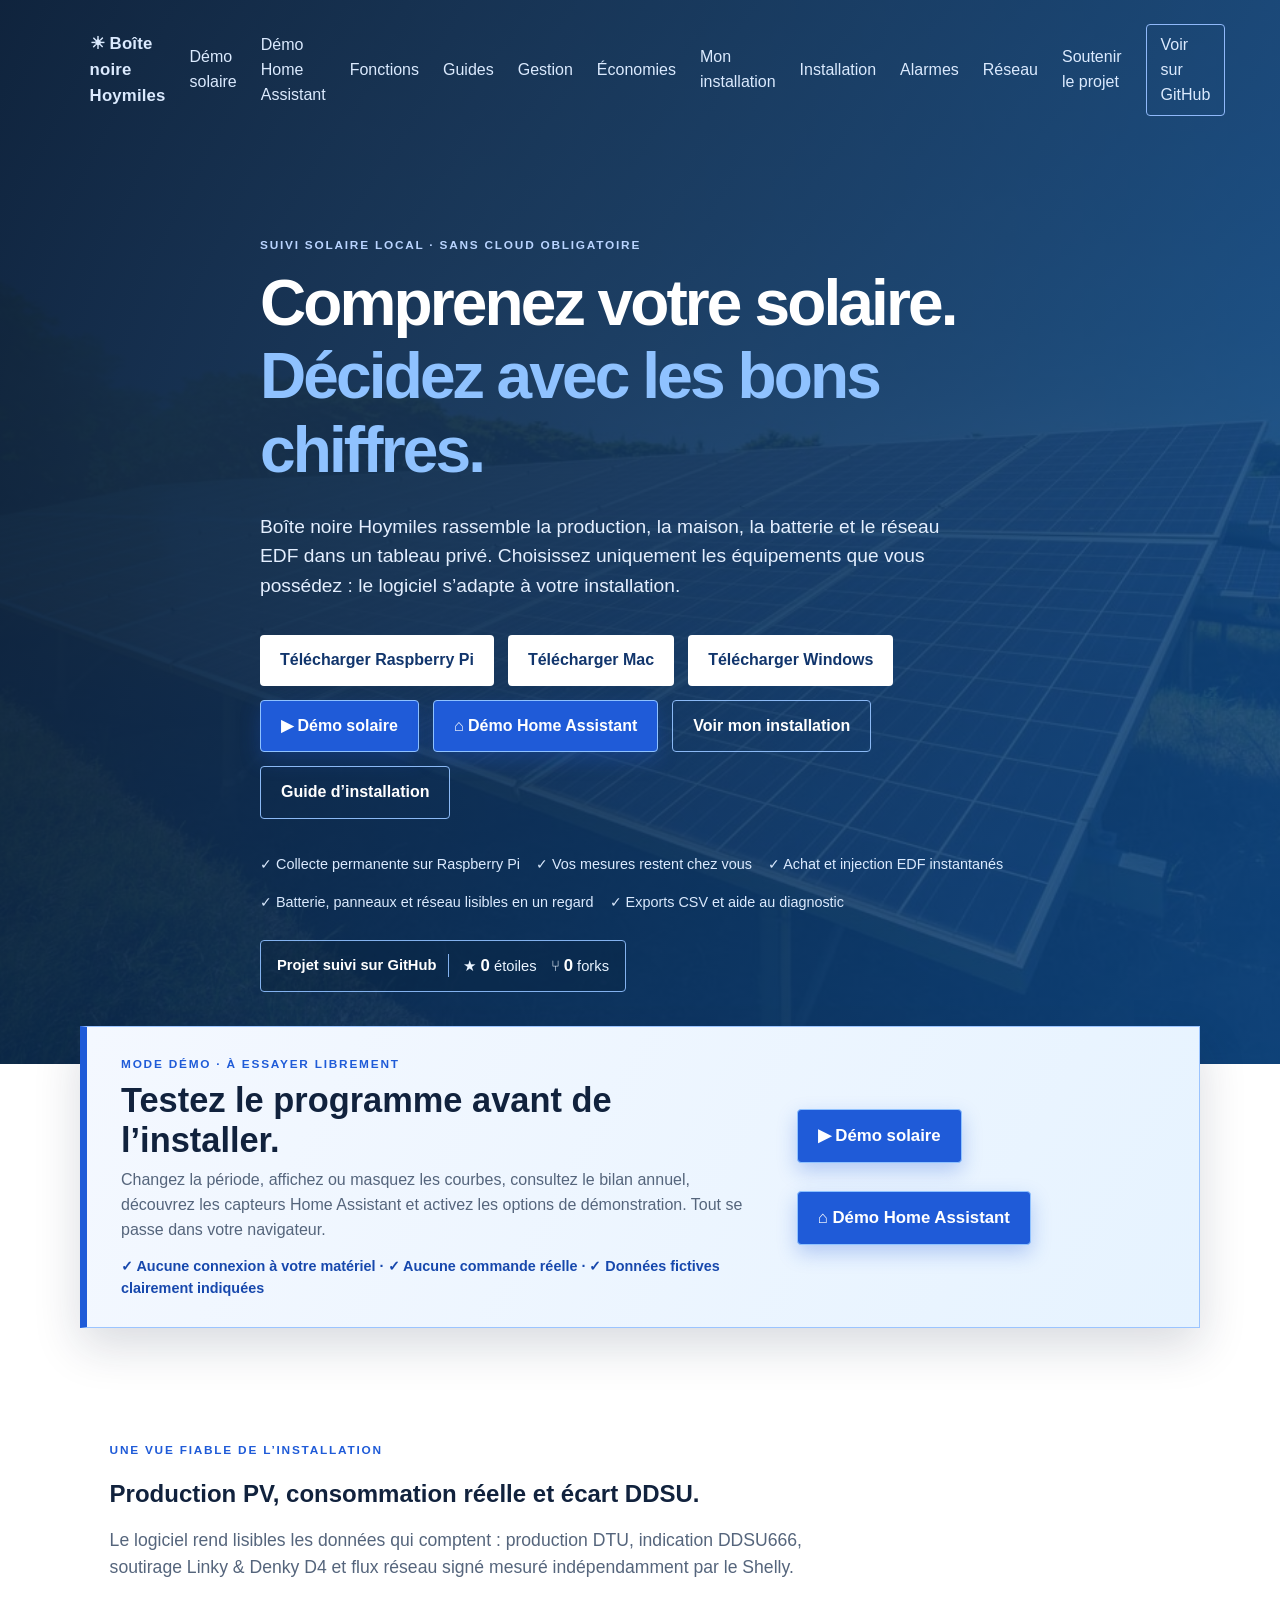
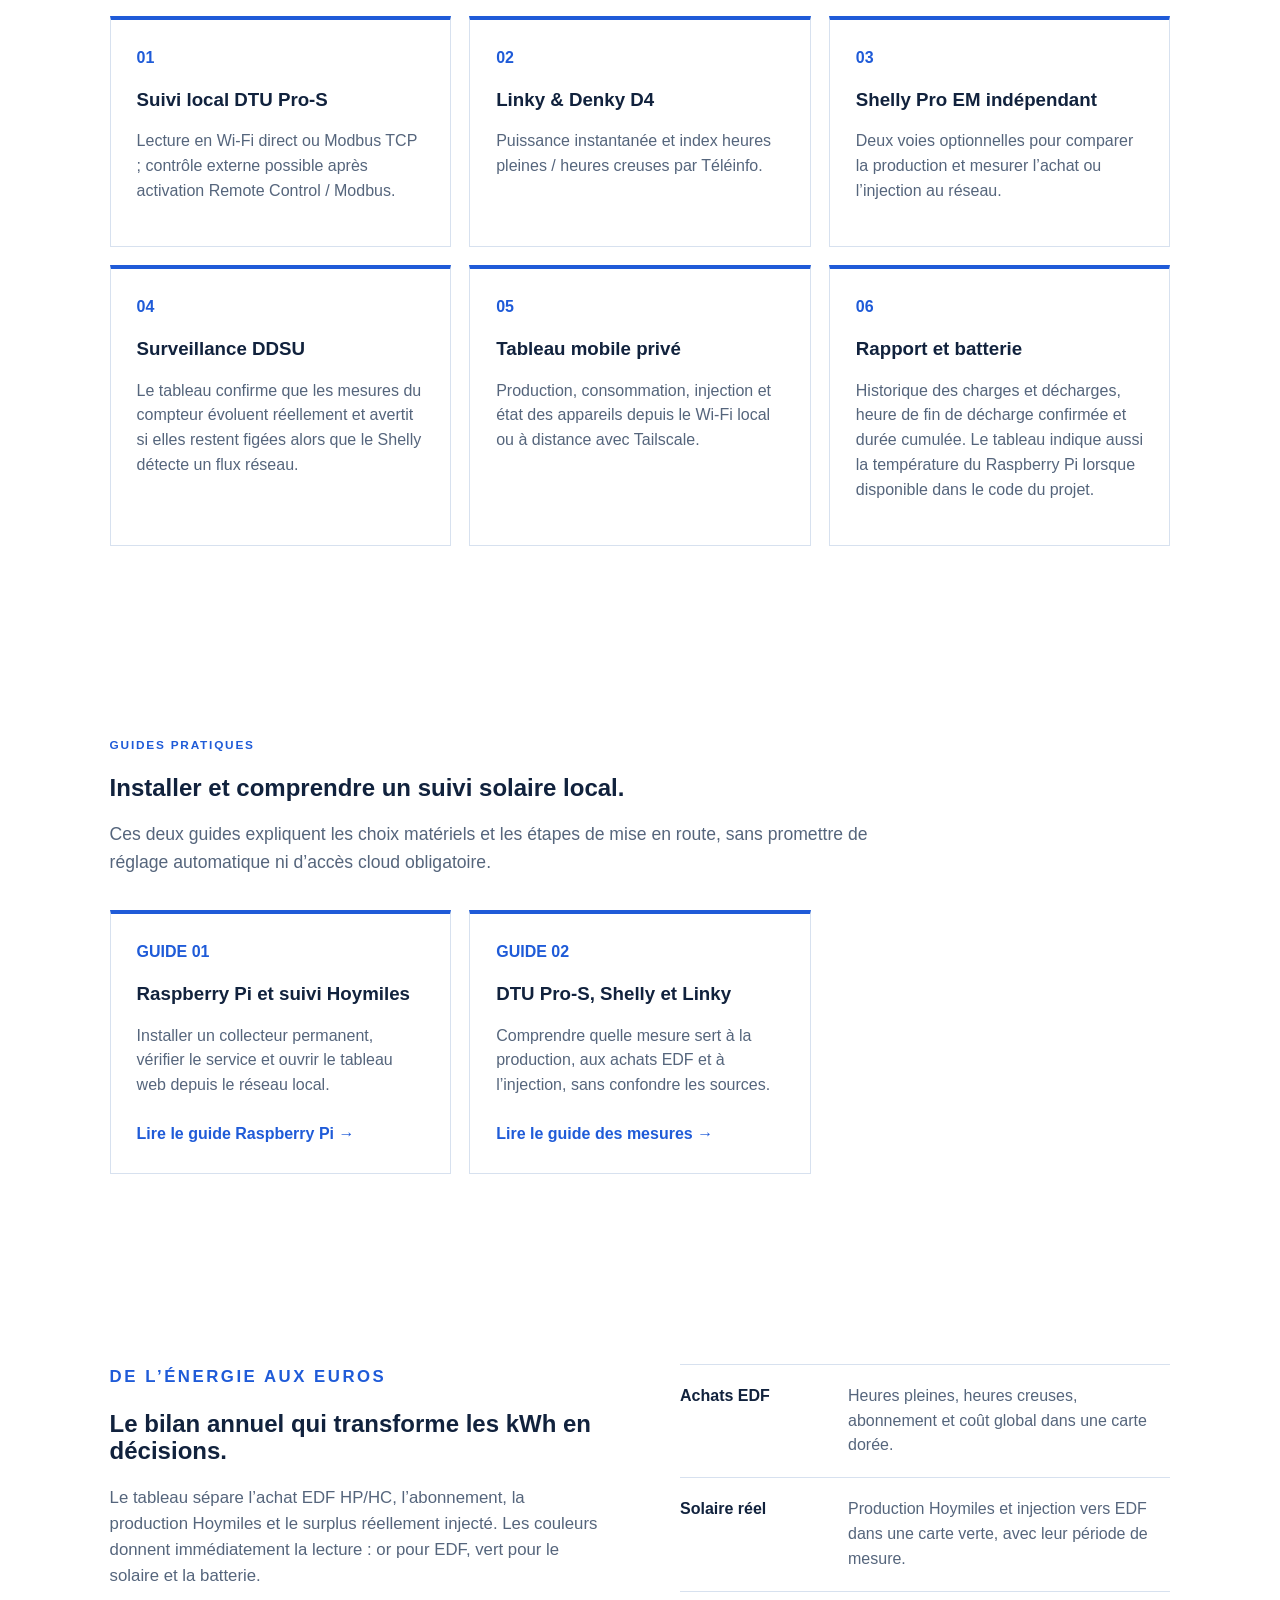
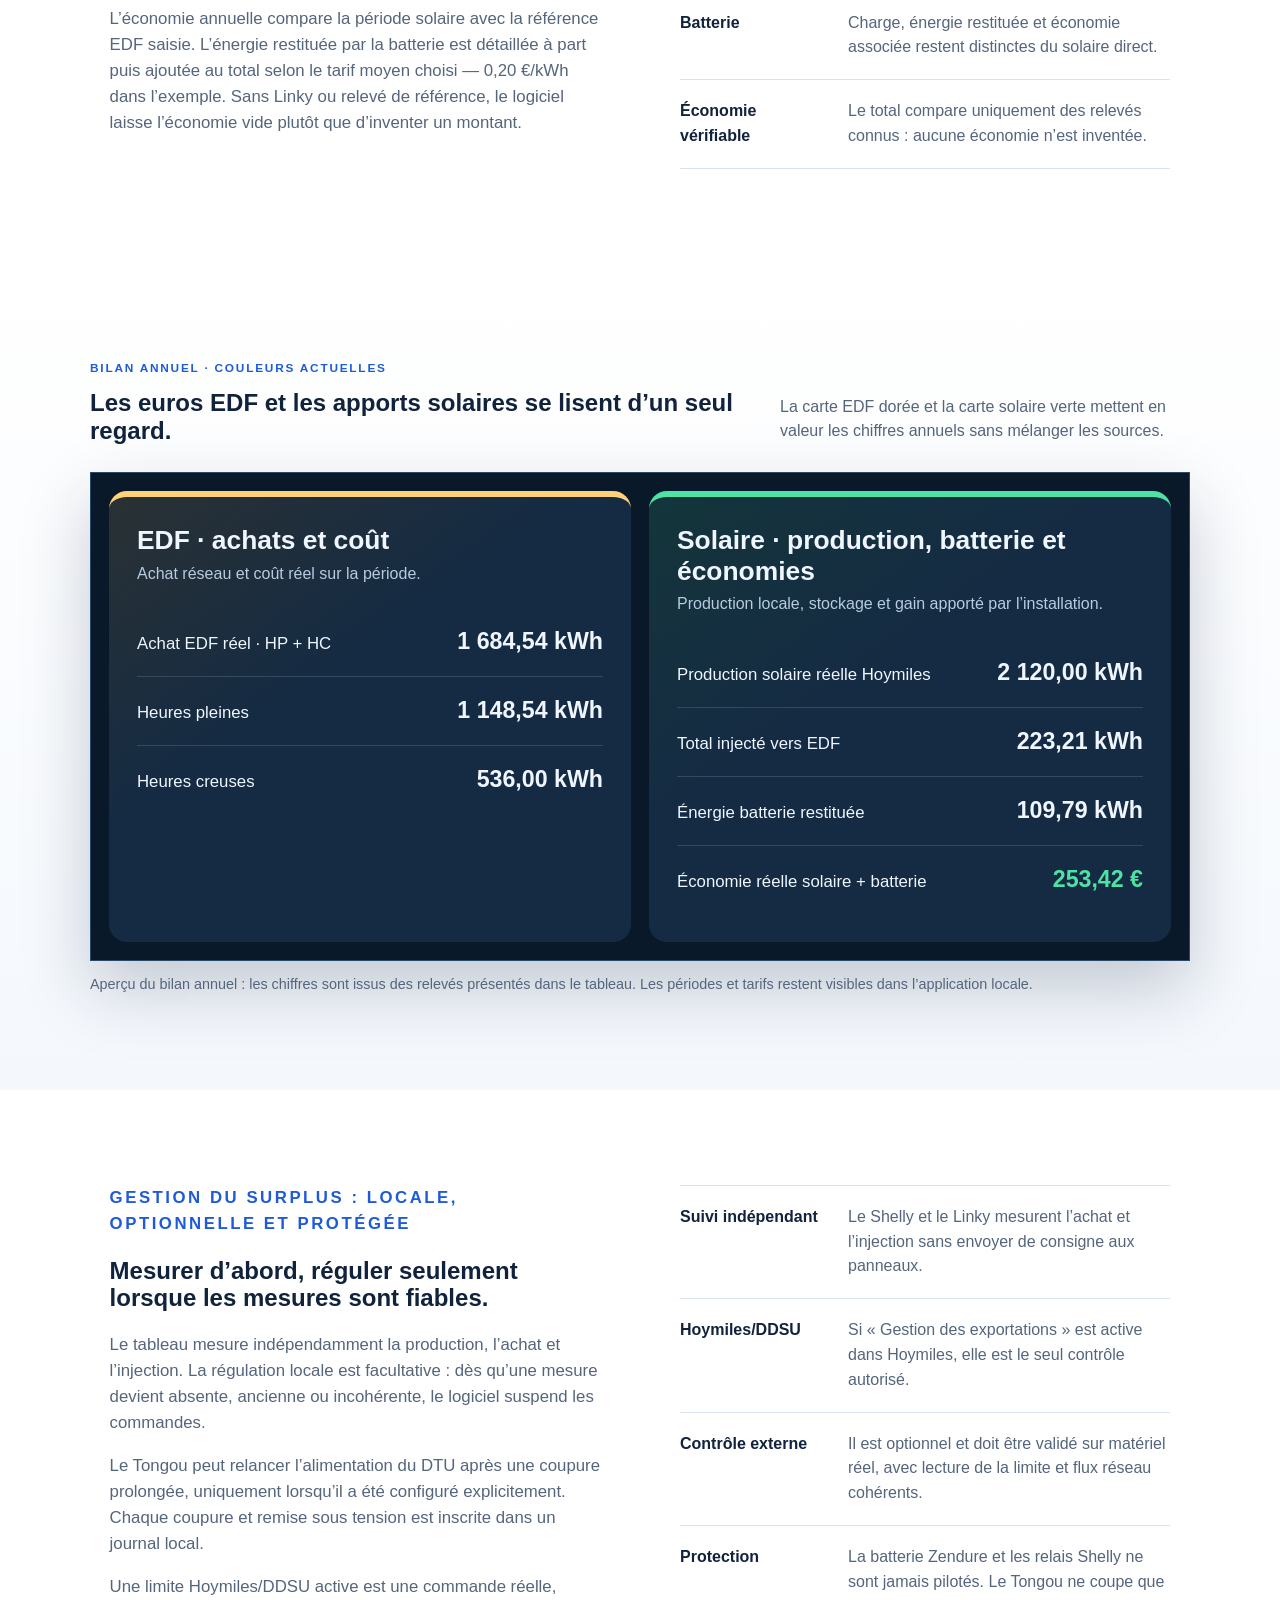
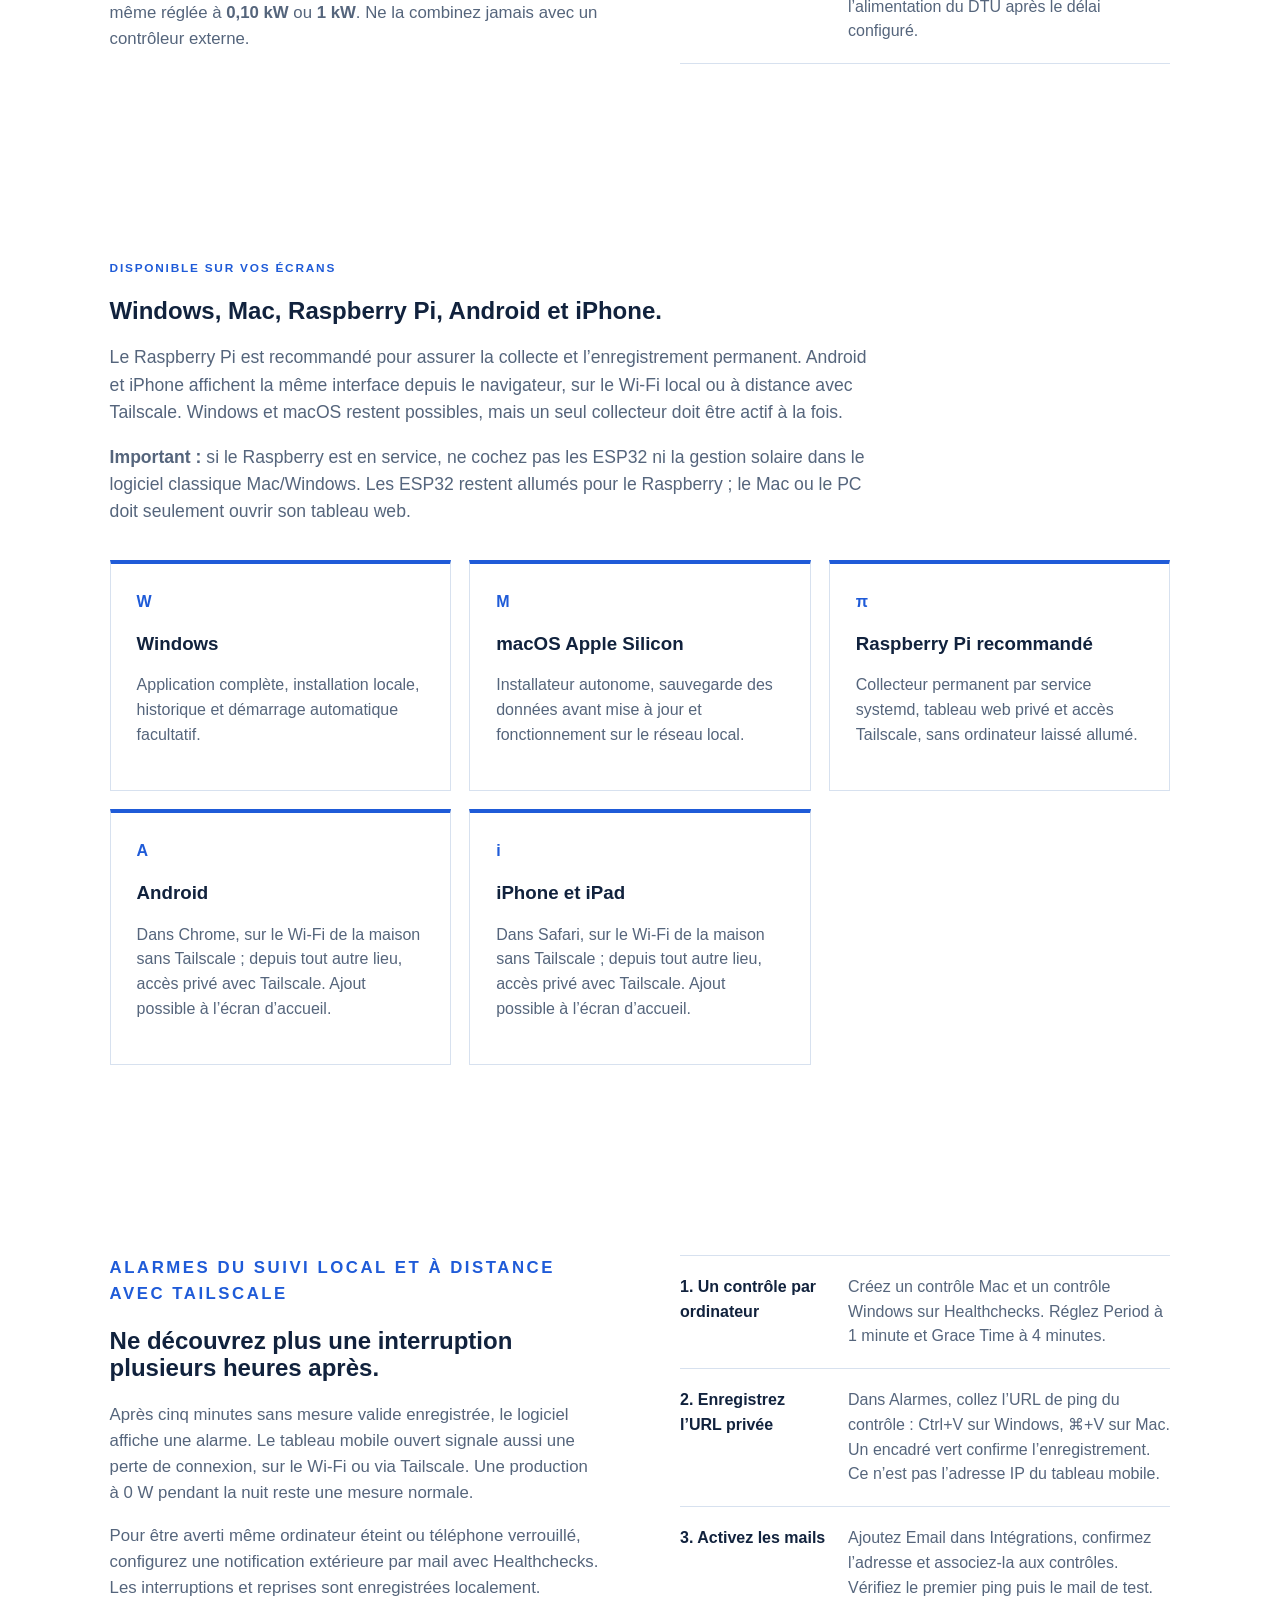
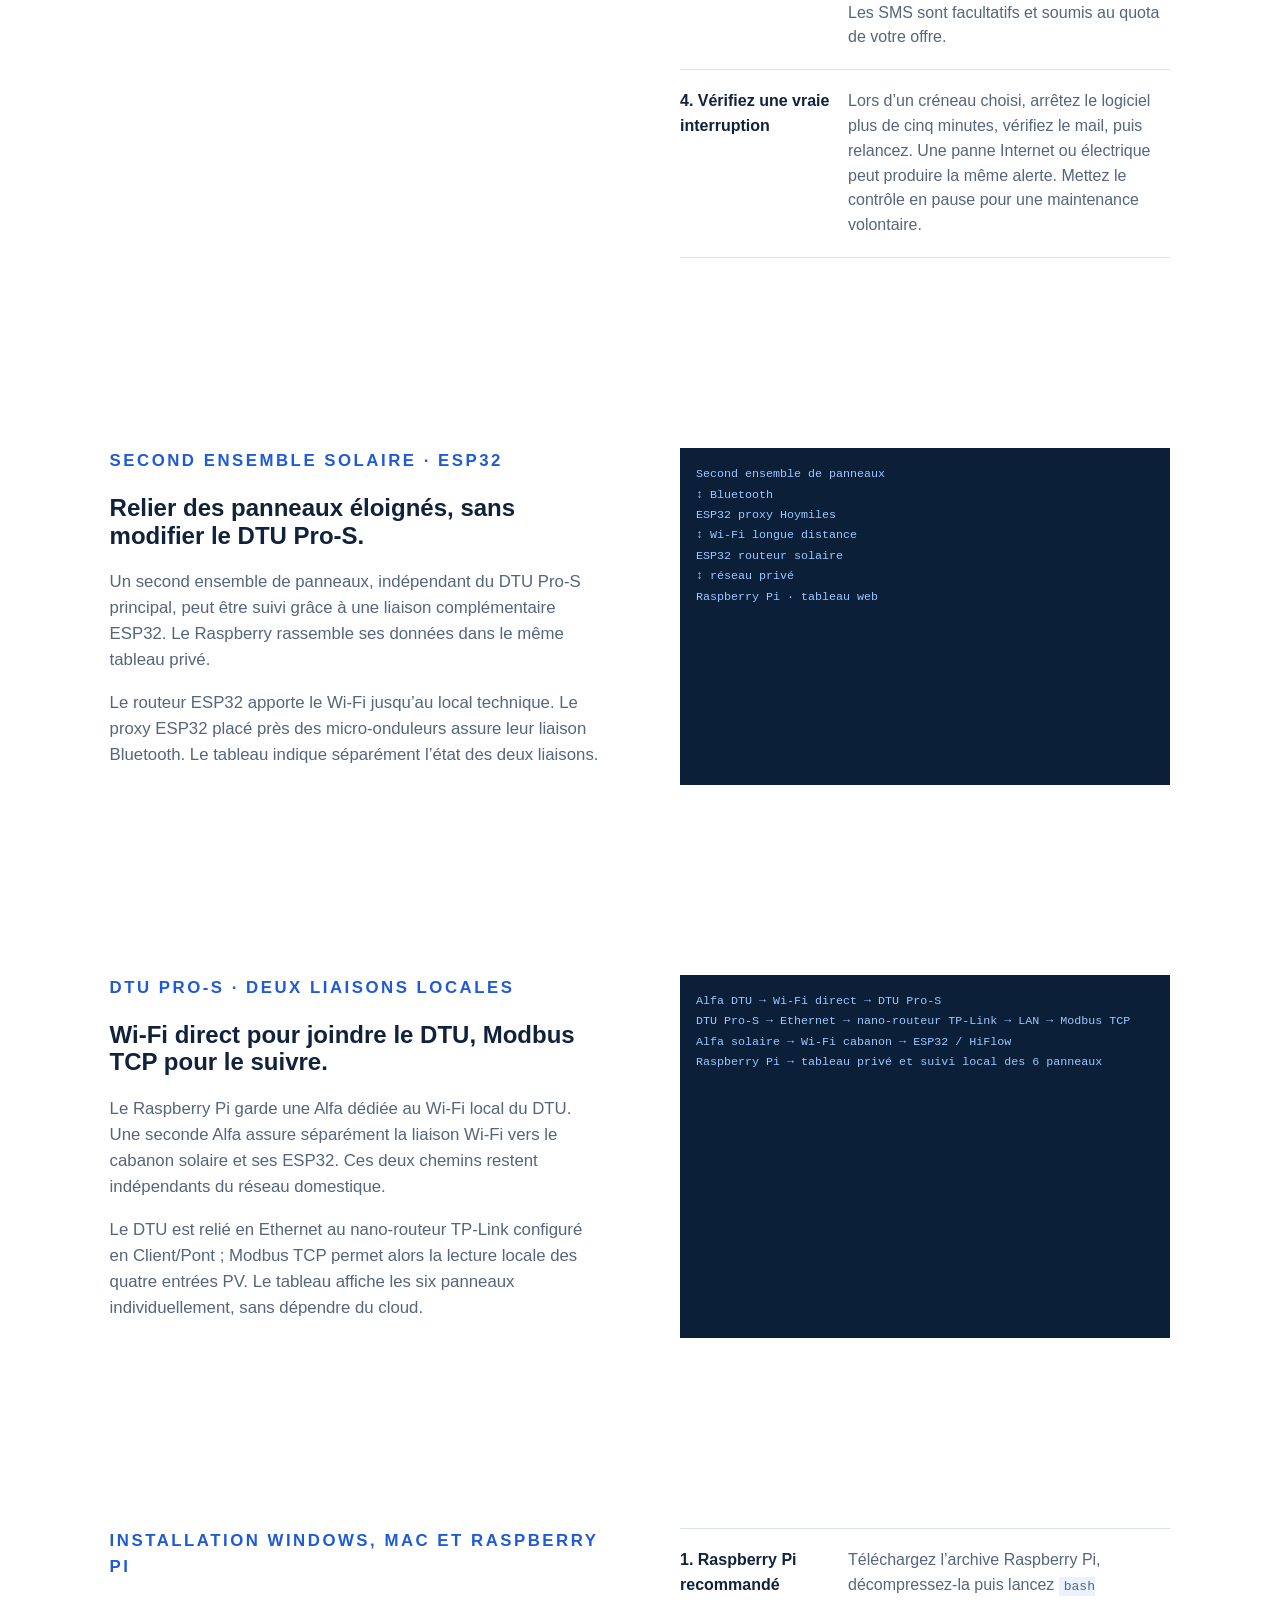
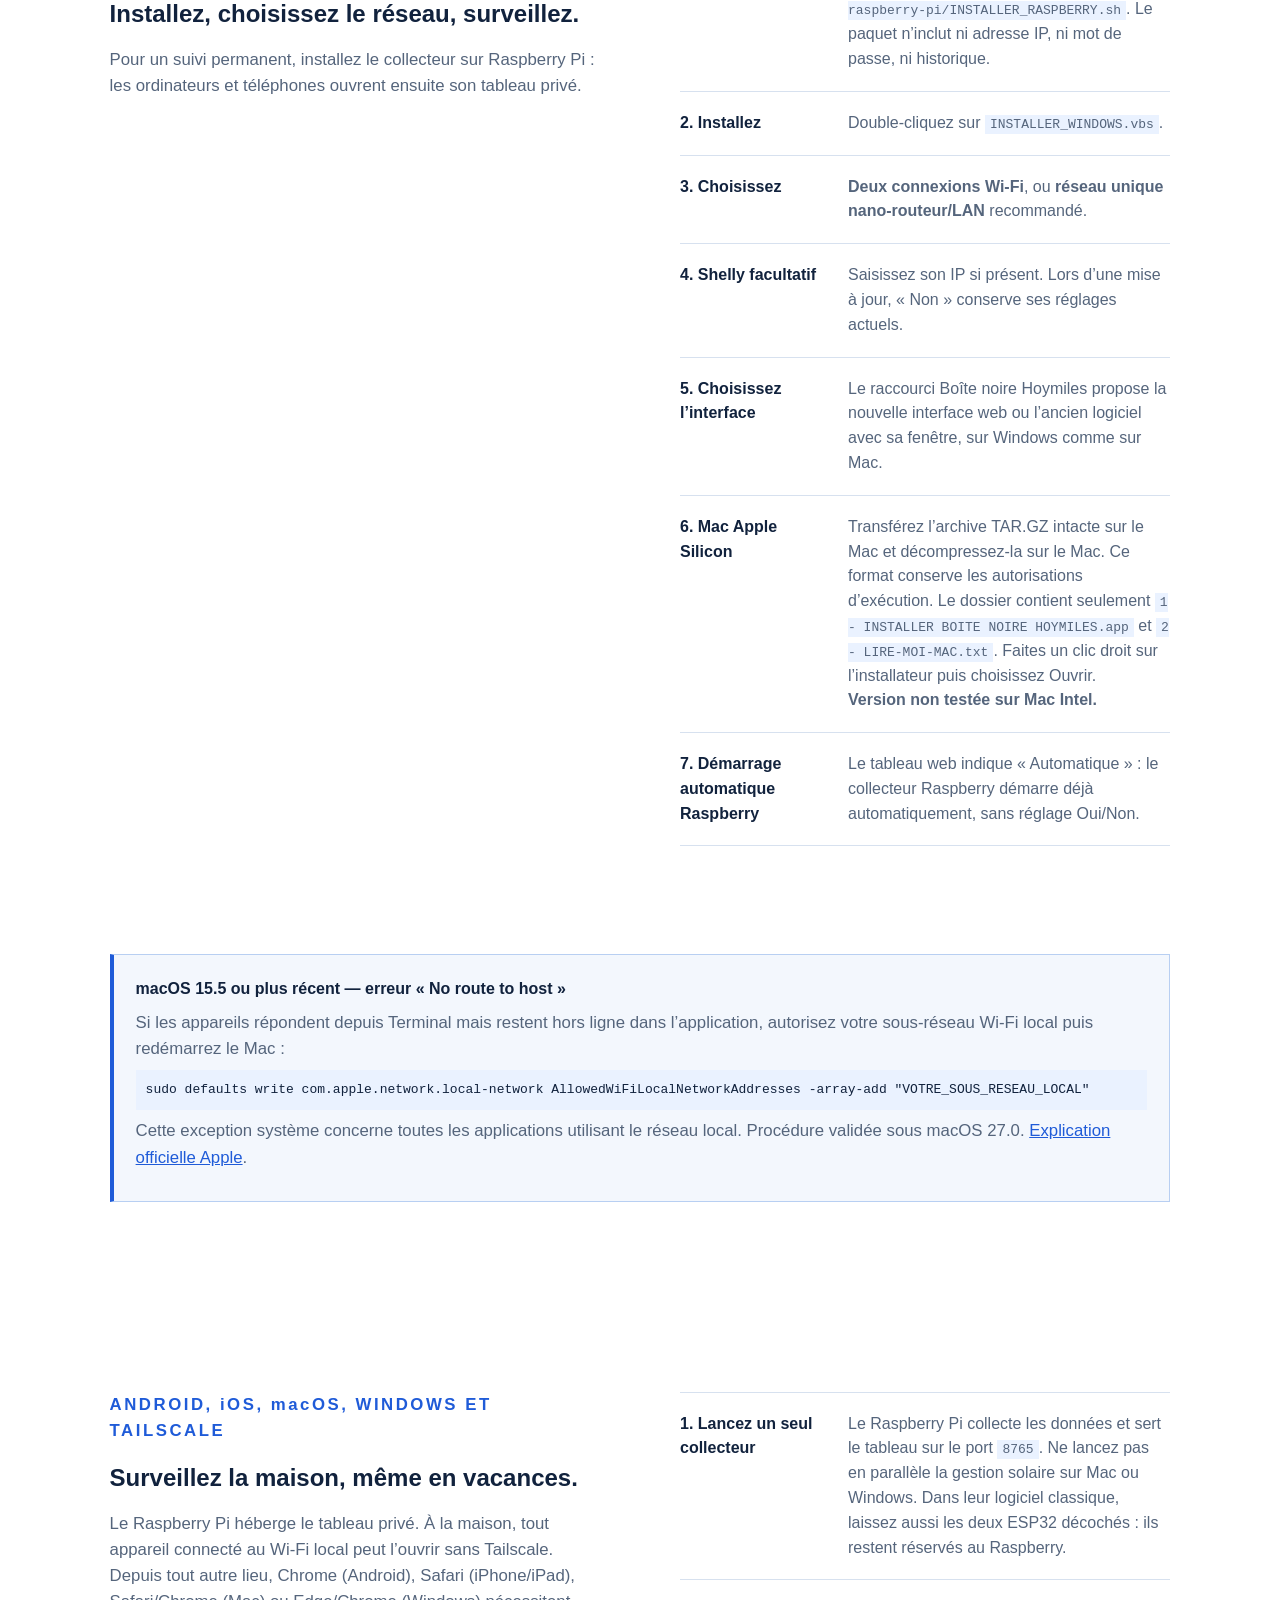
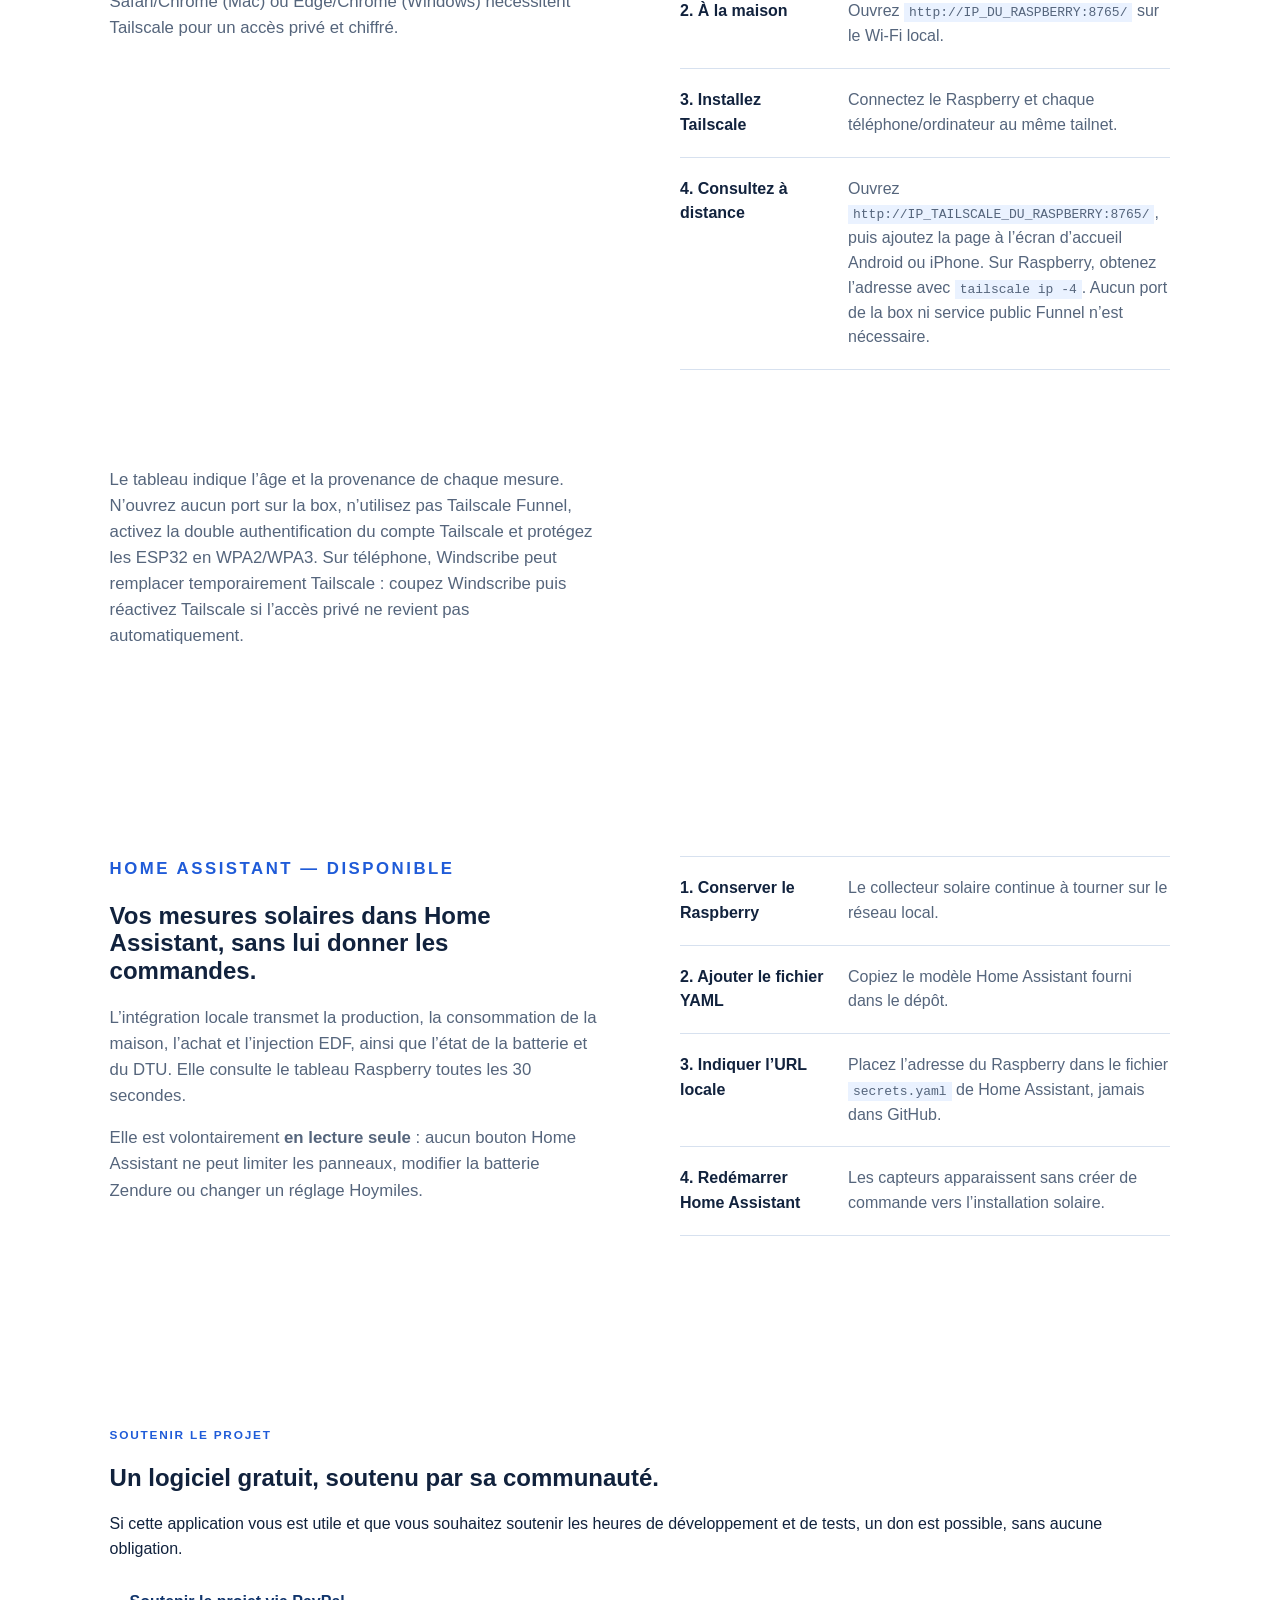
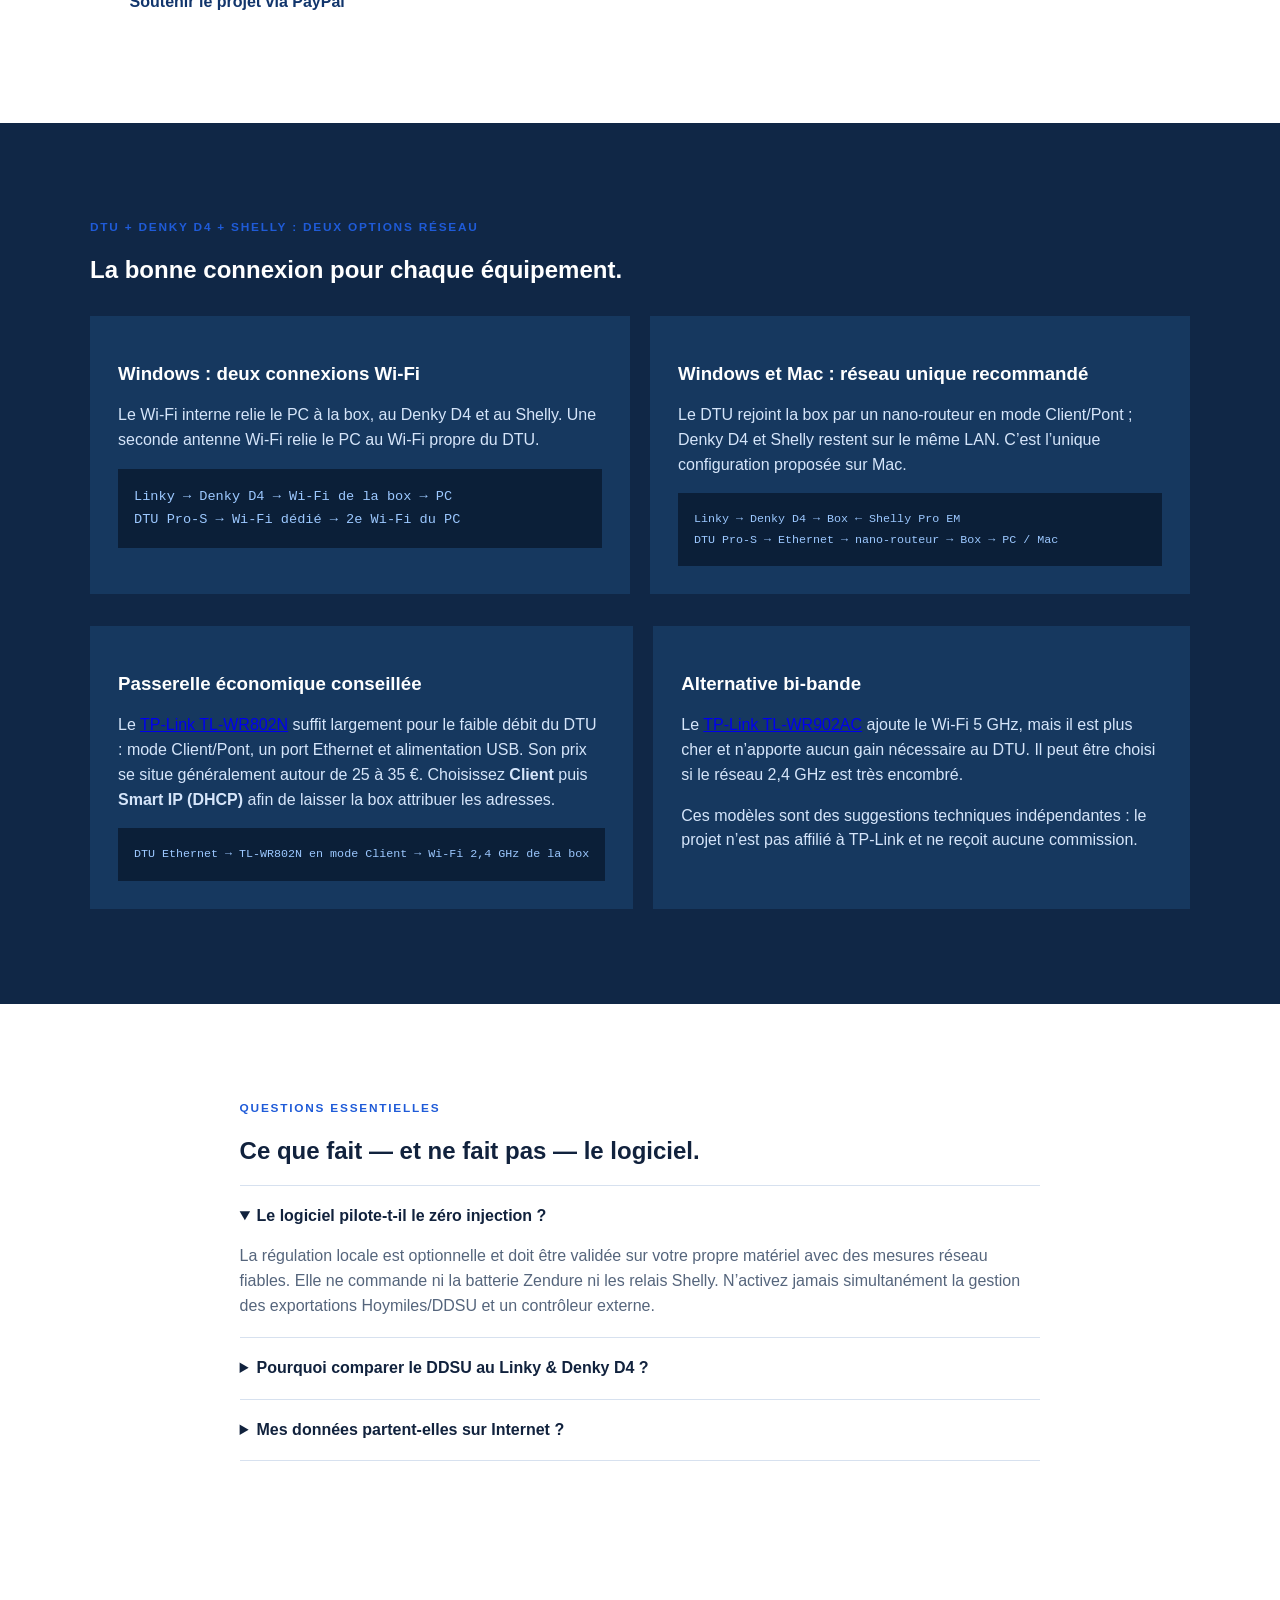
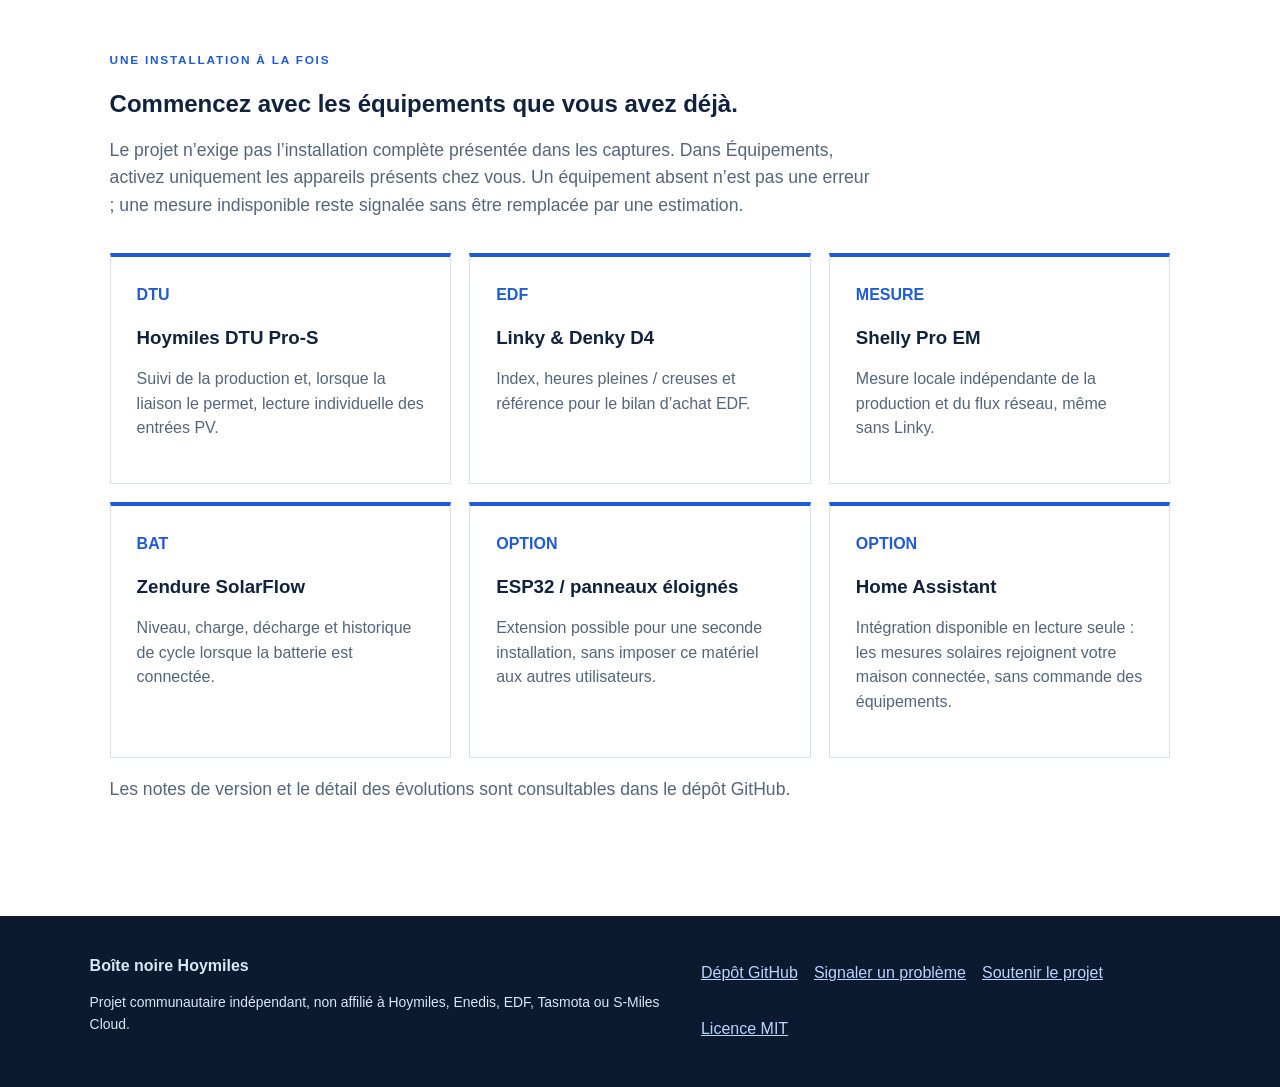
==== docs/index.html @ 55b45f2d "Affiche température Raspberry et fin de décharge" ====
<!doctype html>
<html lang="fr">
<head>
  <meta charset="utf-8">
  <meta name="viewport" content="width=device-width, initial-scale=1">
  <title>Suivi solaire Hoymiles | DTU Pro-S, Zendure, Denky D4</title>
  <meta name="description" content="Suivi solaire local Hoymiles : DTU Pro-S, Linky &amp; Denky D4, Shelly, HiFlow et Zendure. Six panneaux lus individuellement sans cloud.">
  <meta name="keywords" content="suivi solaire Hoymiles, DTU Pro-S Modbus TCP, Wi-Fi direct DTU, batterie Zendure, Shelly Pro EM, Linky, Denky D4, téléinformation, autoconsommation photovoltaïque">
  <link rel="canonical" href="https://rolliurs-jpg.github.io/Homlis-DTU-PRO-S/">
  <meta name="author" content="Communauté Boîte noire Hoymiles">
  <meta name="robots" content="index,follow">
  <meta name="google-site-verification" content="uyxsAgOWPdMNL8QTeeG8YMIKRtOJ4nLT7MUiF00tLe8">
  <meta property="og:type" content="website">
  <meta property="og:title" content="Suivi solaire Hoymiles — DTU Pro-S, Zendure, Denky D4">
  <meta property="og:description" content="Suivi local du solaire : DTU Pro-S, Linky &amp; Denky D4, Shelly Pro EM et Zendure.">
  <meta property="og:url" content="https://rolliurs-jpg.github.io/Homlis-DTU-PRO-S/">
  <meta property="og:image" content="assets/tableau-web-raspberry-20261017.png">
  <link rel="stylesheet" href="styles.css">
</head>
<body>
  <header class="hero">
    <nav class="nav" aria-label="Navigation principale">
      <a class="brand" href="#accueil">☀ Boîte noire Hoymiles</a>
      <div class="nav-links">
        <a href="demo.html">Démo solaire</a>
        <a href="demo-home-assistant.html">Démo Home Assistant</a>
        <a href="#fonctionnalites">Fonctions</a>
        <a href="#guides">Guides</a>
        <a href="#gestion">Gestion</a>
        <a href="#economies">Économies</a>
        <a href="#choisir">Mon installation</a>
        <a href="#installation">Installation</a>
        <a href="#alarmes">Alarmes</a>
        <a href="#reseau">Réseau</a>
        <a href="#soutenir">Soutenir le projet</a>
        <a class="github-link" href="https://github.com/rolliurs-jpg/Homlis-DTU-PRO-S">Voir sur GitHub</a>
      </div>
    </nav>
    <div id="accueil" class="hero-content">
<p class="eyebrow">SUIVI SOLAIRE LOCAL · SANS CLOUD OBLIGATOIRE</p>
      <h1>Comprenez votre solaire.<br><span>Décidez avec les bons chiffres.</span></h1>
      <p class="lead">Boîte noire Hoymiles rassemble la production, la maison, la batterie et le réseau EDF dans un tableau privé. Choisissez uniquement les équipements que vous possédez : le logiciel s’adapte à votre installation.</p>
      <div class="actions">
        <a class="button primary" href="https://github.com/rolliurs-jpg/Homlis-DTU-PRO-S/releases/latest/download/3-RASPBERRY-Hoymiles-7.0.66-INSTALLATEUR.tar.gz">Télécharger Raspberry Pi</a>
        <a class="button primary" href="https://github.com/rolliurs-jpg/Homlis-DTU-PRO-S/releases/latest/download/1-MAC-Hoymiles-7.0.62-INSTALLATEUR.tar.gz">Télécharger Mac</a>
        <a class="button primary" href="https://github.com/rolliurs-jpg/Homlis-DTU-PRO-S/releases/latest/download/2-WINDOWS-Hoymiles-7.0.66-COMPLET.zip">Télécharger Windows</a>
        <a class="button demo-button" href="demo.html">▶ Démo solaire</a>
        <a class="button demo-button" href="demo-home-assistant.html">⌂ Démo Home Assistant</a>
        <a class="button secondary" href="#choisir">Voir mon installation</a>
        <a class="button secondary" href="#installation">Guide d’installation</a>
      </div>
      <ul class="trust-list" aria-label="Points essentiels">
        <li>✓ Collecte permanente sur Raspberry Pi</li>
        <li>✓ Vos mesures restent chez vous</li>
        <li>✓ Achat et injection EDF instantanés</li>
        <li>✓ Batterie, panneaux et réseau lisibles en un regard</li>
        <li>✓ Exports CSV et aide au diagnostic</li>
      </ul>
      <a class="github-stats" href="https://github.com/rolliurs-jpg/Homlis-DTU-PRO-S" aria-label="Voir les statistiques réelles du projet sur GitHub">
        <span class="stats-title">Projet suivi sur GitHub</span>
        <span>★ <strong id="github-stars">…</strong> étoiles</span>
        <span>⑂ <strong id="github-forks">…</strong> forks</span>
      </a>
    </div>
  </header>

  <section class="demo-spotlight" aria-labelledby="demo-title">
    <div>
      <p class="eyebrow blue">MODE DÉMO · À ESSAYER LIBREMENT</p>
      <h2 id="demo-title">Testez le programme avant de l’installer.</h2>
      <p>Changez la période, affichez ou masquez les courbes, consultez le bilan annuel, découvrez les capteurs Home Assistant et activez les options de démonstration. Tout se passe dans votre navigateur.</p>
      <p class="demo-safety">✓ Aucune connexion à votre matériel · ✓ Aucune commande réelle · ✓ Données fictives clairement indiquées</p>
    </div>
    <div class="actions"><a class="button demo-button demo-spotlight-button" href="demo.html">▶ Démo solaire</a><a class="button demo-button demo-spotlight-button" href="demo-home-assistant.html">⌂ Démo Home Assistant</a></div>
  </section>

  <main>
    <section id="fonctionnalites" class="section intro">
      <p class="eyebrow blue">UNE VUE FIABLE DE L’INSTALLATION</p>
      <h2>Production PV, consommation réelle et écart DDSU.</h2>
      <p>Le logiciel rend lisibles les données qui comptent : production DTU, indication DDSU666, soutirage Linky &amp; Denky D4 et flux réseau signé mesuré indépendamment par le Shelly.</p>
      <div class="cards">
        <article class="card"><span>01</span><h3>Suivi local DTU Pro-S</h3><p>Lecture en Wi-Fi direct ou Modbus TCP ; contrôle externe possible après activation Remote Control / Modbus.</p></article>
        <article class="card"><span>02</span><h3>Linky &amp; Denky D4</h3><p>Puissance instantanée et index heures pleines / heures creuses par Téléinfo.</p></article>
        <article class="card"><span>03</span><h3>Shelly Pro EM indépendant</h3><p>Deux voies optionnelles pour comparer la production et mesurer l’achat ou l’injection au réseau.</p></article>
        <article class="card"><span>04</span><h3>Surveillance DDSU</h3><p>Le tableau confirme que les mesures du compteur évoluent réellement et avertit si elles restent figées alors que le Shelly détecte un flux réseau.</p></article>
        <article class="card"><span>05</span><h3>Tableau mobile privé</h3><p>Production, consommation, injection et état des appareils depuis le Wi-Fi local ou à distance avec Tailscale.</p></article>
        <article class="card"><span>06</span><h3>Rapport et batterie</h3><p>Historique des charges et décharges, heure de fin de décharge confirmée et durée cumulée. Le tableau indique aussi la température du Raspberry Pi lorsque disponible dans le code du projet.</p></article>
      </div>
    </section>

    <section id="guides" class="section intro guide-links">
      <p class="eyebrow blue">GUIDES PRATIQUES</p>
      <h2>Installer et comprendre un suivi solaire local.</h2>
      <p>Ces deux guides expliquent les choix matériels et les étapes de mise en route, sans promettre de réglage automatique ni d’accès cloud obligatoire.</p>
      <div class="cards">
        <article class="card"><span>GUIDE 01</span><h3>Raspberry Pi et suivi Hoymiles</h3><p>Installer un collecteur permanent, vérifier le service et ouvrir le tableau web depuis le réseau local.</p><a class="text-link" href="guide-raspberry-pi-hoymiles.html">Lire le guide Raspberry Pi →</a></article>
        <article class="card"><span>GUIDE 02</span><h3>DTU Pro-S, Shelly et Linky</h3><p>Comprendre quelle mesure sert à la production, aux achats EDF et à l’injection, sans confondre les sources.</p><a class="text-link" href="guide-dtu-pro-s-shelly-linky.html">Lire le guide des mesures →</a></article>
      </div>
    </section>

    <section id="economies" class="section split-section">
      <div><p class="eyebrow blue">DE L’ÉNERGIE AUX EUROS</p><h2>Le bilan annuel qui transforme les kWh en décisions.</h2><p>Le tableau sépare l’achat EDF HP/HC, l’abonnement, la production Hoymiles et le surplus réellement injecté. Les couleurs donnent immédiatement la lecture : or pour EDF, vert pour le solaire et la batterie.</p><p>L’économie annuelle compare la période solaire avec la référence EDF saisie. L’énergie restituée par la batterie est détaillée à part puis ajoutée au total selon le tarif moyen choisi — 0,20 €/kWh dans l’exemple. Sans Linky ou relevé de référence, le logiciel laisse l’économie vide plutôt que d’inventer un montant.</p></div>
      <ol class="steps">
        <li><strong>Achats EDF</strong><span>Heures pleines, heures creuses, abonnement et coût global dans une carte dorée.</span></li>
        <li><strong>Solaire réel</strong><span>Production Hoymiles et injection vers EDF dans une carte verte, avec leur période de mesure.</span></li>
        <li><strong>Batterie</strong><span>Charge, énergie restituée et économie associée restent distinctes du solaire direct.</span></li>
        <li><strong>Économie vérifiable</strong><span>Le total compare uniquement des relevés connus : aucune économie n’est inventée.</span></li>
      </ol>
    </section>

    <section class="section screenshot-section">
      <div class="section-heading"><div><p class="eyebrow blue">BILAN ANNUEL · COULEURS ACTUELLES</p><h2>Les euros EDF et les apports solaires se lisent d’un seul regard.</h2></div><p>La carte EDF dorée et la carte solaire verte mettent en valeur les chiffres annuels sans mélanger les sources.</p></div>
      <div class="annual-preview" aria-label="Aperçu complet du bilan annuel avec achats EDF, production solaire, injection, batterie et économie réelle">
        <section class="annual-preview-card annual-preview-edf"><h3>EDF · achats et coût</h3><p>Achat réseau et coût réel sur la période.</p><div><span>Achat EDF réel · HP + HC</span><strong>1 684,54 kWh</strong></div><div><span>Heures pleines</span><strong>1 148,54 kWh</strong></div><div><span>Heures creuses</span><strong>536,00 kWh</strong></div></section>
        <section class="annual-preview-card annual-preview-solar"><h3>Solaire · production, batterie et économies</h3><p>Production locale, stockage et gain apporté par l’installation.</p><div><span>Production solaire réelle Hoymiles</span><strong>2 120,00 kWh</strong></div><div><span>Total injecté vers EDF</span><strong>223,21 kWh</strong></div><div><span>Énergie batterie restituée</span><strong>109,79 kWh</strong></div><div class="annual-preview-saving"><span>Économie réelle solaire + batterie</span><strong>253,42 €</strong></div></section>
      </div>
      <p class="annual-preview-note">Aperçu du bilan annuel : les chiffres sont issus des relevés présentés dans le tableau. Les périodes et tarifs restent visibles dans l’application locale.</p>
    </section>

    <section class="section split-section" id="gestion">
      <div><p class="eyebrow blue">GESTION DU SURPLUS : LOCALE, OPTIONNELLE ET PROTÉGÉE</p><h2>Mesurer d’abord, réguler seulement lorsque les mesures sont fiables.</h2><p>Le tableau mesure indépendamment la production, l’achat et l’injection. La régulation locale est facultative : dès qu’une mesure devient absente, ancienne ou incohérente, le logiciel suspend les commandes.</p><p>Le Tongou peut relancer l’alimentation du DTU après une coupure prolongée, uniquement lorsqu’il a été configuré explicitement. Chaque coupure et remise sous tension est inscrite dans un journal local.</p><p>Une limite Hoymiles/DDSU active est une commande réelle, même réglée à <strong>0,10 kW</strong> ou <strong>1 kW</strong>. Ne la combinez jamais avec un contrôleur externe.</p></div>
      <ol class="steps">
        <li><strong>Suivi indépendant</strong><span>Le Shelly et le Linky mesurent l’achat et l’injection sans envoyer de consigne aux panneaux.</span></li>
        <li><strong>Hoymiles/DDSU</strong><span>Si « Gestion des exportations » est active dans Hoymiles, elle est le seul contrôle autorisé.</span></li>
        <li><strong>Contrôle externe</strong><span>Il est optionnel et doit être validé sur matériel réel, avec lecture de la limite et flux réseau cohérents.</span></li>
        <li><strong>Protection</strong><span>La batterie Zendure et les relais Shelly ne sont jamais pilotés. Le Tongou ne coupe que l’alimentation du DTU après le délai configuré.</span></li>
      </ol>
    </section>

    <section class="section intro" id="plateformes">
      <p class="eyebrow blue">DISPONIBLE SUR VOS ÉCRANS</p>
      <h2>Windows, Mac, Raspberry Pi, Android et iPhone.</h2>
      <p>Le Raspberry Pi est recommandé pour assurer la collecte et l’enregistrement permanent. Android et iPhone affichent la même interface depuis le navigateur, sur le Wi-Fi local ou à distance avec Tailscale. Windows et macOS restent possibles, mais un seul collecteur doit être actif à la fois.</p><p><strong>Important :</strong> si le Raspberry est en service, ne cochez pas les ESP32 ni la gestion solaire dans le logiciel classique Mac/Windows. Les ESP32 restent allumés pour le Raspberry ; le Mac ou le PC doit seulement ouvrir son tableau web.</p>
      <div class="cards">
        <article class="card"><span>W</span><h3>Windows</h3><p>Application complète, installation locale, historique et démarrage automatique facultatif.</p></article>
        <article class="card"><span>M</span><h3>macOS Apple Silicon</h3><p>Installateur autonome, sauvegarde des données avant mise à jour et fonctionnement sur le réseau local.</p></article>
        <article class="card"><span>π</span><h3>Raspberry Pi recommandé</h3><p>Collecteur permanent par service systemd, tableau web privé et accès Tailscale, sans ordinateur laissé allumé.</p></article>
        <article class="card"><span>A</span><h3>Android</h3><p>Dans Chrome, sur le Wi-Fi de la maison sans Tailscale ; depuis tout autre lieu, accès privé avec Tailscale. Ajout possible à l’écran d’accueil.</p></article>
        <article class="card"><span>i</span><h3>iPhone et iPad</h3><p>Dans Safari, sur le Wi-Fi de la maison sans Tailscale ; depuis tout autre lieu, accès privé avec Tailscale. Ajout possible à l’écran d’accueil.</p></article>
      </div>
    </section>


    <section id="alarmes" class="section split-section">
      <div><p class="eyebrow blue">ALARMES DU SUIVI LOCAL ET À DISTANCE AVEC TAILSCALE</p><h2>Ne découvrez plus une interruption plusieurs heures après.</h2><p>Après cinq minutes sans mesure valide enregistrée, le logiciel affiche une alarme. Le tableau mobile ouvert signale aussi une perte de connexion, sur le Wi-Fi ou via Tailscale. Une production à 0 W pendant la nuit reste une mesure normale.</p><p>Pour être averti même ordinateur éteint ou téléphone verrouillé, configurez une notification extérieure par mail avec Healthchecks. Les interruptions et reprises sont enregistrées localement.</p></div>
      <ol class="steps">
        <li><strong>1. Un contrôle par ordinateur</strong><span>Créez un contrôle Mac et un contrôle Windows sur Healthchecks. Réglez Period à 1 minute et Grace Time à 4 minutes.</span></li>
        <li><strong>2. Enregistrez l’URL privée</strong><span>Dans Alarmes, collez l’URL de ping du contrôle : Ctrl+V sur Windows, ⌘+V sur Mac. Un encadré vert confirme l’enregistrement. Ce n’est pas l’adresse IP du tableau mobile.</span></li>
        <li><strong>3. Activez les mails</strong><span>Ajoutez Email dans Intégrations, confirmez l’adresse et associez-la aux contrôles. Vérifiez le premier ping puis le mail de test. Les SMS sont facultatifs et soumis au quota de votre offre.</span></li>
        <li><strong>4. Vérifiez une vraie interruption</strong><span>Lors d’un créneau choisi, arrêtez le logiciel plus de cinq minutes, vérifiez le mail, puis relancez. Une panne Internet ou électrique peut produire la même alerte. Mettez le contrôle en pause pour une maintenance volontaire.</span></li>
      </ol>
    </section>

    <section class="section split-section" id="esp32">
      <div><p class="eyebrow blue">SECOND ENSEMBLE SOLAIRE · ESP32</p><h2>Relier des panneaux éloignés, sans modifier le DTU Pro-S.</h2><p>Un second ensemble de panneaux, indépendant du DTU Pro-S principal, peut être suivi grâce à une liaison complémentaire ESP32. Le Raspberry rassemble ses données dans le même tableau privé.</p><p>Le routeur ESP32 apporte le Wi-Fi jusqu’au local technique. Le proxy ESP32 placé près des micro-onduleurs assure leur liaison Bluetooth. Le tableau indique séparément l’état des deux liaisons.</p></div>
      <div class="diagram topology">Second ensemble de panneaux<br>↕ Bluetooth<br>ESP32 proxy Hoymiles<br>↕ Wi-Fi longue distance<br>ESP32 routeur solaire<br>↕ réseau privé<br>Raspberry Pi · tableau web</div>
    </section>

    <section class="section split-section" id="dtu-local">
      <div><p class="eyebrow blue">DTU PRO-S · DEUX LIAISONS LOCALES</p><h2>Wi-Fi direct pour joindre le DTU, Modbus TCP pour le suivre.</h2><p>Le Raspberry Pi garde une Alfa dédiée au Wi-Fi local du DTU. Une seconde Alfa assure séparément la liaison Wi-Fi vers le cabanon solaire et ses ESP32. Ces deux chemins restent indépendants du réseau domestique.</p><p>Le DTU est relié en Ethernet au nano-routeur TP-Link configuré en Client/Pont ; Modbus TCP permet alors la lecture locale des quatre entrées PV. Le tableau affiche les six panneaux individuellement, sans dépendre du cloud.</p></div>
      <div class="diagram topology">Alfa DTU → Wi-Fi direct → DTU Pro-S<br>DTU Pro-S → Ethernet → nano-routeur TP-Link → LAN → Modbus TCP<br>Alfa solaire → Wi-Fi cabanon → ESP32 / HiFlow<br>Raspberry Pi → tableau privé et suivi local des 6 panneaux</div>
    </section>

    <section id="installation" class="section split-section">
      <div><p class="eyebrow blue">INSTALLATION WINDOWS, MAC ET RASPBERRY PI</p><h2>Installez, choisissez le réseau, surveillez.</h2><p>Pour un suivi permanent, installez le collecteur sur Raspberry Pi : les ordinateurs et téléphones ouvrent ensuite son tableau privé.</p></div>
      <ol class="steps">
        <li><strong>1. Raspberry Pi recommandé</strong><span>Téléchargez l’archive Raspberry Pi, décompressez-la puis lancez <code>bash raspberry-pi/INSTALLER_RASPBERRY.sh</code>. Le paquet n’inclut ni adresse IP, ni mot de passe, ni historique.</span></li>
        <li><strong>2. Installez</strong><span>Double-cliquez sur <code>INSTALLER_WINDOWS.vbs</code>.</span></li>
        <li><strong>3. Choisissez</strong><span><strong>Deux connexions Wi-Fi</strong>, ou <strong>réseau unique nano-routeur/LAN</strong> recommandé.</span></li>
        <li><strong>4. Shelly facultatif</strong><span>Saisissez son IP si présent. Lors d’une mise à jour, « Non » conserve ses réglages actuels.</span></li>
        <li><strong>5. Choisissez l’interface</strong><span>Le raccourci Boîte noire Hoymiles propose la nouvelle interface web ou l’ancien logiciel avec sa fenêtre, sur Windows comme sur Mac.</span></li>
        <li><strong>6. Mac Apple Silicon</strong><span>Transférez l’archive TAR.GZ intacte sur le Mac et décompressez-la sur le Mac. Ce format conserve les autorisations d’exécution. Le dossier contient seulement <code>1 - INSTALLER BOITE NOIRE HOYMILES.app</code> et <code>2 - LIRE-MOI-MAC.txt</code>. Faites un clic droit sur l’installateur puis choisissez Ouvrir.<br><strong>Version non testée sur Mac Intel.</strong></span></li>
        <li><strong>7. Démarrage automatique Raspberry</strong><span>Le tableau web indique « Automatique » : le collecteur Raspberry démarre déjà automatiquement, sans réglage Oui/Non.</span></li>
      </ol>
      <aside class="mac-network-note"><strong>macOS 15.5 ou plus récent — erreur « No route to host »</strong><p>Si les appareils répondent depuis Terminal mais restent hors ligne dans l’application, autorisez votre sous-réseau Wi-Fi local puis redémarrez le Mac :</p><code>sudo defaults write com.apple.network.local-network AllowedWiFiLocalNetworkAddresses -array-add "VOTRE_SOUS_RESEAU_LOCAL"</code><p>Cette exception système concerne toutes les applications utilisant le réseau local. Procédure validée sous macOS 27.0. <a href="https://developer.apple.com/documentation/technotes/tn3179-understanding-local-network-privacy">Explication officielle Apple</a>.</p></aside>
    </section>

    <section class="section split-section" id="mobile">
      <div><p class="eyebrow blue">ANDROID, iOS, macOS, WINDOWS ET TAILSCALE</p><h2>Surveillez la maison, même en vacances.</h2><p>Le Raspberry Pi héberge le tableau privé. À la maison, tout appareil connecté au Wi-Fi local peut l’ouvrir sans Tailscale. Depuis tout autre lieu, Chrome (Android), Safari (iPhone/iPad), Safari/Chrome (Mac) ou Edge/Chrome (Windows) nécessitent Tailscale pour un accès privé et chiffré.</p></div>
      <ol class="steps">
        <li><strong>1. Lancez un seul collecteur</strong><span>Le Raspberry Pi collecte les données et sert le tableau sur le port <code>8765</code>. Ne lancez pas en parallèle la gestion solaire sur Mac ou Windows. Dans leur logiciel classique, laissez aussi les deux ESP32 décochés : ils restent réservés au Raspberry.</span></li>
        <li><strong>2. À la maison</strong><span>Ouvrez <code>http://IP_DU_RASPBERRY:8765/</code> sur le Wi-Fi local.</span></li>
        <li><strong>3. Installez Tailscale</strong><span>Connectez le Raspberry et chaque téléphone/ordinateur au même tailnet.</span></li>
        <li><strong>4. Consultez à distance</strong><span>Ouvrez <code>http://IP_TAILSCALE_DU_RASPBERRY:8765/</code>, puis ajoutez la page à l’écran d’accueil Android ou iPhone. Sur Raspberry, obtenez l’adresse avec <code>tailscale ip -4</code>. Aucun port de la box ni service public Funnel n’est nécessaire.</span></li>
      </ol>
      <p>Le tableau indique l’âge et la provenance de chaque mesure. N’ouvrez aucun port sur la box, n’utilisez pas Tailscale Funnel, activez la double authentification du compte Tailscale et protégez les ESP32 en WPA2/WPA3. Sur téléphone, Windscribe peut remplacer temporairement Tailscale : coupez Windscribe puis réactivez Tailscale si l’accès privé ne revient pas automatiquement.</p>
    </section>

    <section class="section split-section" id="home-assistant">
      <div><p class="eyebrow blue">HOME ASSISTANT — DISPONIBLE</p><h2>Vos mesures solaires dans Home Assistant, sans lui donner les commandes.</h2><p>L’intégration locale transmet la production, la consommation de la maison, l’achat et l’injection EDF, ainsi que l’état de la batterie et du DTU. Elle consulte le tableau Raspberry toutes les 30 secondes.</p><p>Elle est volontairement <strong>en lecture seule</strong> : aucun bouton Home Assistant ne peut limiter les panneaux, modifier la batterie Zendure ou changer un réglage Hoymiles.</p></div>
      <ol class="steps">
        <li><strong>1. Conserver le Raspberry</strong><span>Le collecteur solaire continue à tourner sur le réseau local.</span></li>
        <li><strong>2. Ajouter le fichier YAML</strong><span>Copiez le modèle Home Assistant fourni dans le dépôt.</span></li>
        <li><strong>3. Indiquer l’URL locale</strong><span>Placez l’adresse du Raspberry dans le fichier <code>secrets.yaml</code> de Home Assistant, jamais dans GitHub.</span></li>
        <li><strong>4. Redémarrer Home Assistant</strong><span>Les capteurs apparaissent sans créer de commande vers l’installation solaire.</span></li>
      </ol>
    </section>

    <section id="soutenir" class="section">
      <p class="eyebrow blue">SOUTENIR LE PROJET</p>
      <h2>Un logiciel gratuit, soutenu par sa communauté.</h2>
      <p>Si cette application vous est utile et que vous souhaitez soutenir les heures de développement et de tests, un don est possible, sans aucune obligation.</p>
      <a class="button primary" href="https://paypal.me/RolliursHoymiles">Soutenir le projet via PayPal</a>
    </section>

    <section id="reseau" class="section network">
      <p class="eyebrow blue">DTU + DENKY D4 + SHELLY : DEUX OPTIONS RÉSEAU</p>
      <h2>La bonne connexion pour chaque équipement.</h2>
      <div class="network-grid">
        <article><h3>Windows : deux connexions Wi-Fi</h3><p>Le Wi-Fi interne relie le PC à la box, au Denky D4 et au Shelly. Une seconde antenne Wi-Fi relie le PC au Wi-Fi propre du DTU.</p><div class="diagram">Linky → Denky D4 → Wi-Fi de la box → PC<br>DTU Pro-S → Wi-Fi dédié → 2e Wi-Fi du PC</div></article>
        <article><h3>Windows et Mac : réseau unique recommandé</h3><p>Le DTU rejoint la box par un nano-routeur en mode Client/Pont ; Denky D4 et Shelly restent sur le même LAN. C’est l’unique configuration proposée sur Mac.</p><div class="diagram topology">Linky → Denky D4 → Box ← Shelly Pro EM<br>DTU Pro-S → Ethernet → nano-routeur → Box → PC / Mac</div></article>
      </div>
      <div class="network-grid">
        <article><h3>Passerelle économique conseillée</h3><p>Le <a href="https://www.tp-link.com/fr/home-networking/wifi-router/tl-wr802n/">TP-Link TL-WR802N</a> suffit largement pour le faible débit du DTU : mode Client/Pont, un port Ethernet et alimentation USB. Son prix se situe généralement autour de 25 à 35 €. Choisissez <strong>Client</strong> puis <strong>Smart IP (DHCP)</strong> afin de laisser la box attribuer les adresses.</p><div class="diagram topology">DTU Ethernet → TL-WR802N en mode Client → Wi-Fi 2,4 GHz de la box</div></article>
        <article><h3>Alternative bi-bande</h3><p>Le <a href="https://www.tp-link.com/fr/home-networking/wifi-router/tl-wr902ac/">TP-Link TL-WR902AC</a> ajoute le Wi-Fi 5 GHz, mais il est plus cher et n’apporte aucun gain nécessaire au DTU. Il peut être choisi si le réseau 2,4 GHz est très encombré.</p><p>Ces modèles sont des suggestions techniques indépendantes : le projet n’est pas affilié à TP-Link et ne reçoit aucune commission.</p></article>
      </div>
    </section>

    <section class="section faq">
      <p class="eyebrow blue">QUESTIONS ESSENTIELLES</p>
      <h2>Ce que fait — et ne fait pas — le logiciel.</h2>
      <details open><summary>Le logiciel pilote-t-il le zéro injection ?</summary><p>La régulation locale est optionnelle et doit être validée sur votre propre matériel avec des mesures réseau fiables. Elle ne commande ni la batterie Zendure ni les relais Shelly. N’activez jamais simultanément la gestion des exportations Hoymiles/DDSU et un contrôleur externe.</p></details>
      <details><summary>Pourquoi comparer le DDSU au Linky &amp; Denky D4 ?</summary><p>Le DDSU est utile pour le système Hoymiles mais peut différer du compteur. Le Linky &amp; Denky D4 sont la référence retenue pour suivre les achats EDF.</p></details>
      <details><summary>Mes données partent-elles sur Internet ?</summary><p>Non. Les historiques, réglages et exports restent locaux sur votre ordinateur. GitHub sert uniquement à diffuser le logiciel.</p></details>
    </section>

    <section id="choisir" class="section intro">
      <p class="eyebrow blue">UNE INSTALLATION À LA FOIS</p>
      <h2>Commencez avec les équipements que vous avez déjà.</h2>
      <p>Le projet n’exige pas l’installation complète présentée dans les captures. Dans Équipements, activez uniquement les appareils présents chez vous. Un équipement absent n’est pas une erreur ; une mesure indisponible reste signalée sans être remplacée par une estimation.</p>
      <div class="cards">
        <article class="card"><span>DTU</span><h3>Hoymiles DTU Pro-S</h3><p>Suivi de la production et, lorsque la liaison le permet, lecture individuelle des entrées PV.</p></article>
        <article class="card"><span>EDF</span><h3>Linky &amp; Denky D4</h3><p>Index, heures pleines / creuses et référence pour le bilan d’achat EDF.</p></article>
        <article class="card"><span>MESURE</span><h3>Shelly Pro EM</h3><p>Mesure locale indépendante de la production et du flux réseau, même sans Linky.</p></article>
        <article class="card"><span>BAT</span><h3>Zendure SolarFlow</h3><p>Niveau, charge, décharge et historique de cycle lorsque la batterie est connectée.</p></article>
        <article class="card"><span>OPTION</span><h3>ESP32 / panneaux éloignés</h3><p>Extension possible pour une seconde installation, sans imposer ce matériel aux autres utilisateurs.</p></article>
        <article class="card"><span>OPTION</span><h3>Home Assistant</h3><p>Intégration disponible en lecture seule : les mesures solaires rejoignent votre maison connectée, sans commande des équipements.</p></article>
      </div>
      <p class="small muted">Les notes de version et le détail des évolutions sont consultables dans le dépôt GitHub.</p>
    </section>
  </main>

  <footer>
    <div><strong>Boîte noire Hoymiles</strong><p>Projet communautaire indépendant, non affilié à Hoymiles, Enedis, EDF, Tasmota ou S-Miles Cloud.</p></div>
    <div class="footer-links"><a href="https://github.com/rolliurs-jpg/Homlis-DTU-PRO-S">Dépôt GitHub</a><a href="https://github.com/rolliurs-jpg/Homlis-DTU-PRO-S/issues">Signaler un problème</a><a href="https://paypal.me/RolliursHoymiles">Soutenir le projet</a><a href="https://github.com/rolliurs-jpg/Homlis-DTU-PRO-S/blob/main/LICENSE">Licence MIT</a></div>
  </footer>
  <script>
    fetch('https://api.github.com/repos/rolliurs-jpg/Homlis-DTU-PRO-S')
      .then(response => response.ok ? response.json() : Promise.reject())
      .then(repo => {
        document.getElementById('github-stars').textContent = repo.stargazers_count;
        document.getElementById('github-forks').textContent = repo.forks_count;
      })
      .catch(() => {
        document.getElementById('github-stars').textContent = '0';
        document.getElementById('github-forks').textContent = '0';
      });
  </script>
</body>
</html>
---- docs/styles.css ----
:root{--ink:#11223d;--muted:#55657c;--blue:#1f5bd8;--pale:#edf4ff;--line:#d7e1ef;--solar:#ffba32}*{box-sizing:border-box}html{scroll-behavior:smooth}body{margin:0;font-family:Inter,Segoe UI,Arial,sans-serif;color:var(--ink);line-height:1.55;background:#fff}.hero{min-height:720px;padding:24px 7% 72px;color:#fff;background:linear-gradient(111deg,rgba(8,29,56,.97),rgba(15,75,139,.86)),url('../fond_solaire.png') center/cover}.nav{display:flex;justify-content:space-between;align-items:center;gap:24px;max-width:1240px;margin:auto}.brand{font-size:1.05rem;font-weight:800;color:#fff;text-decoration:none;letter-spacing:.01em}.nav-links{display:flex;align-items:center;gap:24px}.nav a{color:#dbeafe;text-decoration:none}.github-link{border:1px solid #90b9fa;border-radius:4px;padding:8px 14px}.hero-content{max-width:760px;margin:120px auto 0}.eyebrow{font-size:.74rem;letter-spacing:.15em;font-weight:800;margin:0 0 12px;color:#b9d4ff}.eyebrow.blue{color:var(--blue)}h1,h2,h3{line-height:1.15}h1{font-size:clamp(2.5rem,5vw,5rem);letter-spacing:-.045em;margin:0 0 24px}h1 span{color:#8fc2ff}.lead{font-size:1.2rem;max-width:680px;color:#e4efff}.actions{display:flex;gap:14px;flex-wrap:wrap;margin:34px 0}.button{display:inline-block;padding:13px 20px;text-decoration:none;font-weight:750;border-radius:4px}.primary{background:#fff;color:#11356c}.secondary{border:1px solid #8bb9f5;color:#fff}.trust-list{list-style:none;display:flex;gap:16px;flex-wrap:wrap;padding:0;color:#dbeafe;font-size:.9rem}.section{max-width:1240px;padding:95px 7%;margin:auto}.intro>p:not(.eyebrow){max-width:760px;color:var(--muted);font-size:1.1rem}.cards{display:grid;grid-template-columns:repeat(3,1fr);gap:18px;margin-top:34px}.card{padding:26px;border:1px solid var(--line);border-top:4px solid var(--blue);background:#fff}.card span{color:var(--blue);font-weight:800}.card p{color:var(--muted)}.screenshot-section{background:linear-gradient(180deg,#fff 0,#f4f8fd 100%);max-width:none;padding-left:max(7%,calc((100% - 1100px)/2));padding-right:max(7%,calc((100% - 1100px)/2))}.section-heading{display:flex;gap:36px;justify-content:space-between;align-items:end;margin-bottom:28px}.section-heading h2{margin:0}.section-heading>p{max-width:410px;color:var(--muted);margin:0}.app-shot{margin:0;border:1px solid var(--line);box-shadow:0 24px 55px rgba(17,34,61,.14);background:#fff}.app-shot img{width:100%;display:block}.app-shot figcaption{padding:12px 16px;font-size:.88rem;color:var(--muted)}.split-section{display:grid;grid-template-columns:1fr 1fr;gap:80px}.split-section p{color:var(--muted);font-size:1.05rem}.steps{margin:0;padding:0;list-style:none;border-top:1px solid var(--line)}.steps li{display:grid;grid-template-columns:150px 1fr;gap:18px;padding:19px 0;border-bottom:1px solid var(--line)}.steps span{color:var(--muted)}code{background:#eaf2ff;padding:2px 5px}.network{max-width:none;background:#102746;color:#fff;padding-left:max(7%,calc((100% - 1100px)/2));padding-right:max(7%,calc((100% - 1100px)/2))}.network-grid{display:grid;grid-template-columns:1fr 1fr;gap:20px;margin-top:32px}.network article{background:#16385f;padding:28px}.network p{color:#d5e5fa}.diagram{padding:16px;background:#0b1f38;color:#9cc8ff;font-family:ui-monospace,monospace;font-size:.85rem;line-height:1.75}.faq{max-width:980px}.faq details{border-top:1px solid var(--line);padding:18px 0}.faq details:last-child{border-bottom:1px solid var(--line)}.faq summary{font-weight:750;cursor:pointer}.faq p{color:var(--muted);margin-bottom:0}footer{display:flex;justify-content:space-between;gap:30px;padding:38px 7%;background:#0b1a2e;color:#d9e7f7}footer p{font-size:.87rem;max-width:600px}.footer-links{display:flex;gap:16px;align-items:center;flex-wrap:wrap}.footer-links a{color:#b9d4ff}@media(max-width:760px){.nav,.section-heading,footer{align-items:flex-start;flex-direction:column}.nav-links{gap:12px;flex-wrap:wrap}.hero-content{margin-top:80px}.cards,.network-grid,.split-section{grid-template-columns:1fr}.split-section{gap:34px}.steps li{grid-template-columns:1fr;gap:3px}.section{padding-top:65px;padding-bottom:65px}}
.topology{font-size:.73rem;white-space:nowrap}
@media(max-width:760px){.topology{white-space:normal}}
.app-shot{overflow:visible}.app-shot>a{display:block}.app-shot img{display:block;width:100%;height:auto!important;max-height:none!important;object-fit:contain!important;object-position:center}.mac-network-note{grid-column:1/-1;margin-top:28px;padding:22px;border:1px solid #b8cff2;border-left:4px solid var(--blue);background:#f3f7fd;color:var(--ink)}.mac-network-note p{margin:8px 0;color:var(--muted)}.mac-network-note code{display:block;max-width:100%;padding:10px;overflow-wrap:anywhere;white-space:normal}.mac-network-note a{color:var(--blue)}
.screen-gallery{border:1px solid var(--line);background:#fff;box-shadow:0 24px 55px rgba(17,34,61,.14)}.screen-gallery-stage{display:block;padding:20px;background:#f4f8fd}.screen-gallery-stage img{display:block;width:100%;height:auto;border:1px solid #dce6f2;background:#fff}.screen-gallery-controls{display:flex;gap:10px;flex-wrap:wrap;padding:16px 20px 0}.screen-gallery-controls button{padding:10px 15px;border:1px solid #b7c9e3;border-radius:999px;background:#fff;color:var(--ink);font:inherit;font-weight:750;cursor:pointer}.screen-gallery-controls button[aria-selected="true"]{border-color:var(--blue);background:var(--blue);color:#fff}.screen-gallery-note{margin:0;padding:10px 20px 18px;color:var(--muted);font-size:.9rem}@media(max-width:760px){.screen-gallery-stage{padding:10px}.screen-gallery-controls{padding:12px 10px 0}.screen-gallery-controls button{width:100%}.screen-gallery-note{padding:10px}}
/* Aucun élément, notamment les captures, ne doit élargir la page. */
html,body{width:100%;max-width:100%;overflow-x:hidden}main,section,figure,.screen-gallery{min-width:0;max-width:100%}img{max-width:100%;height:auto}
.github-stats{display:flex;align-items:center;gap:14px;flex-wrap:wrap;width:max-content;max-width:100%;margin-top:26px;padding:12px 16px;border:1px solid #83b2ef;border-radius:4px;background:rgba(6,25,49,.28);color:#eaf4ff;text-decoration:none;font-size:.92rem}.github-stats:hover{background:rgba(31,91,216,.3)}.stats-title{font-weight:800;color:#fff;padding-right:12px;border-right:1px solid #83b2ef}.github-stats strong{color:#fff;font-size:1.05rem}
.text-link{display:inline-block;margin-top:8px;color:var(--blue);font-weight:800;text-decoration:none}.text-link:hover{text-decoration:underline}.guide-hero{min-height:auto;padding-bottom:70px}.guide-hero .hero-content{margin-top:88px}.guide-hero h1{font-size:clamp(2.35rem,5vw,4.5rem)}.breadcrumb{margin:0 0 24px;font-size:.92rem}.breadcrumb a{color:#c9e0ff}.guide-main{max-width:920px;padding-top:72px}.guide-main h2{margin-top:52px;font-size:clamp(1.7rem,3vw,2.35rem)}.guide-main h3{margin-top:30px}.guide-main p,.guide-main li{color:var(--muted);font-size:1.04rem}.guide-main strong{color:var(--ink)}.guide-main .callout{margin:30px 0;padding:20px 22px;border-left:4px solid var(--solar);background:#fff8e8}.guide-main .callout p{margin:0}.guide-main .guide-card{margin:28px 0;padding:24px;border:1px solid var(--line);border-top:4px solid var(--blue);background:#f8fbff}.guide-main .guide-card.solar{border-top-color:var(--solar);background:#fffdf7}.guide-main ol{padding-left:24px}.guide-main li+li{margin-top:12px}.guide-main code{overflow-wrap:anywhere}.guide-main .back-link{display:inline-block;margin-top:34px}.guide-main table{width:100%;border-collapse:collapse;margin:24px 0}.guide-main th,.guide-main td{padding:13px;border:1px solid var(--line);text-align:left;vertical-align:top}.guide-main th{background:#edf4ff;color:var(--ink)}
.annual-preview{display:grid;grid-template-columns:1fr 1fr;gap:18px;padding:18px;background:#0a1929;border:1px solid #284967;box-shadow:0 28px 64px rgba(17,34,61,.22)}.annual-preview-card{padding:28px;border-radius:18px;background:#152b43;color:#eff6ff}.annual-preview-card h3{margin:0;font-size:1.65rem}.annual-preview-card>p{margin:6px 0 22px;color:#b8cbe0}.annual-preview-card>div{display:flex;justify-content:space-between;align-items:baseline;gap:18px;padding:16px 0;border-bottom:1px solid rgba(184,207,231,.18)}.annual-preview-card>div:last-child{border:0}.annual-preview-card span{font-size:1.05rem}.annual-preview-card strong{font-size:1.45rem;white-space:nowrap}.annual-preview-edf{border-top:6px solid #ffd27a;background:linear-gradient(145deg,rgba(255,210,122,.13),#152b43 40%)}.annual-preview-solar{border-top:6px solid #4ee2a4;background:linear-gradient(145deg,rgba(78,226,164,.14),#152b43 40%)}.annual-preview-saving strong{color:#4ee2a4}.annual-preview-note{margin:12px 0 0;color:var(--muted);font-size:.9rem}@media(max-width:760px){.annual-preview{grid-template-columns:1fr;padding:12px}.annual-preview-card{padding:20px}.annual-preview-card h3{font-size:1.32rem}.annual-preview-card>div{align-items:flex-start;flex-direction:column;gap:4px}.annual-preview-card strong{font-size:1.28rem}}
.annual-gallery-page{padding:24px;background:#f4f8fd}.annual-gallery-kicker{margin:0 0 12px;color:var(--blue);font-size:.76rem;font-weight:800;letter-spacing:.14em}
.pages-button{border:1px solid var(--solar);background:var(--solar);color:#11223d;box-shadow:0 8px 20px rgba(255,186,50,.25)}.pages-button:hover{background:#ffcc62}
.demo-button{border:1px solid #8fc2ff;background:#1f5bd8;color:#fff;box-shadow:0 8px 20px rgba(31,91,216,.28)}.demo-button:hover{background:#1748ad}
.demo-spotlight{display:flex;align-items:center;justify-content:space-between;gap:34px;max-width:1120px;margin:-38px auto 18px;padding:28px 34px;border:1px solid #9bc4ff;border-left:7px solid #1f5bd8;background:linear-gradient(120deg,#f4f8ff,#e6f3ff);box-shadow:0 18px 44px rgba(17,34,61,.16);position:relative}.demo-spotlight h2{margin:0 0 8px;font-size:clamp(1.5rem,3vw,2.15rem)}.demo-spotlight p{max-width:720px;margin:0;color:var(--muted)}.demo-spotlight .eyebrow{margin-bottom:8px}.demo-safety{margin-top:12px!important;color:#1748ad!important;font-size:.9rem;font-weight:750}.demo-spotlight-button{white-space:nowrap;font-size:1.05rem}@media(max-width:760px){.demo-spotlight{align-items:flex-start;flex-direction:column;margin:0;padding:28px 7%}.demo-spotlight-button{width:100%;text-align:center}}
.demo-spotlight .actions{margin:0}.demo-spotlight .actions .button{display:block;margin:7px 0;text-align:center}
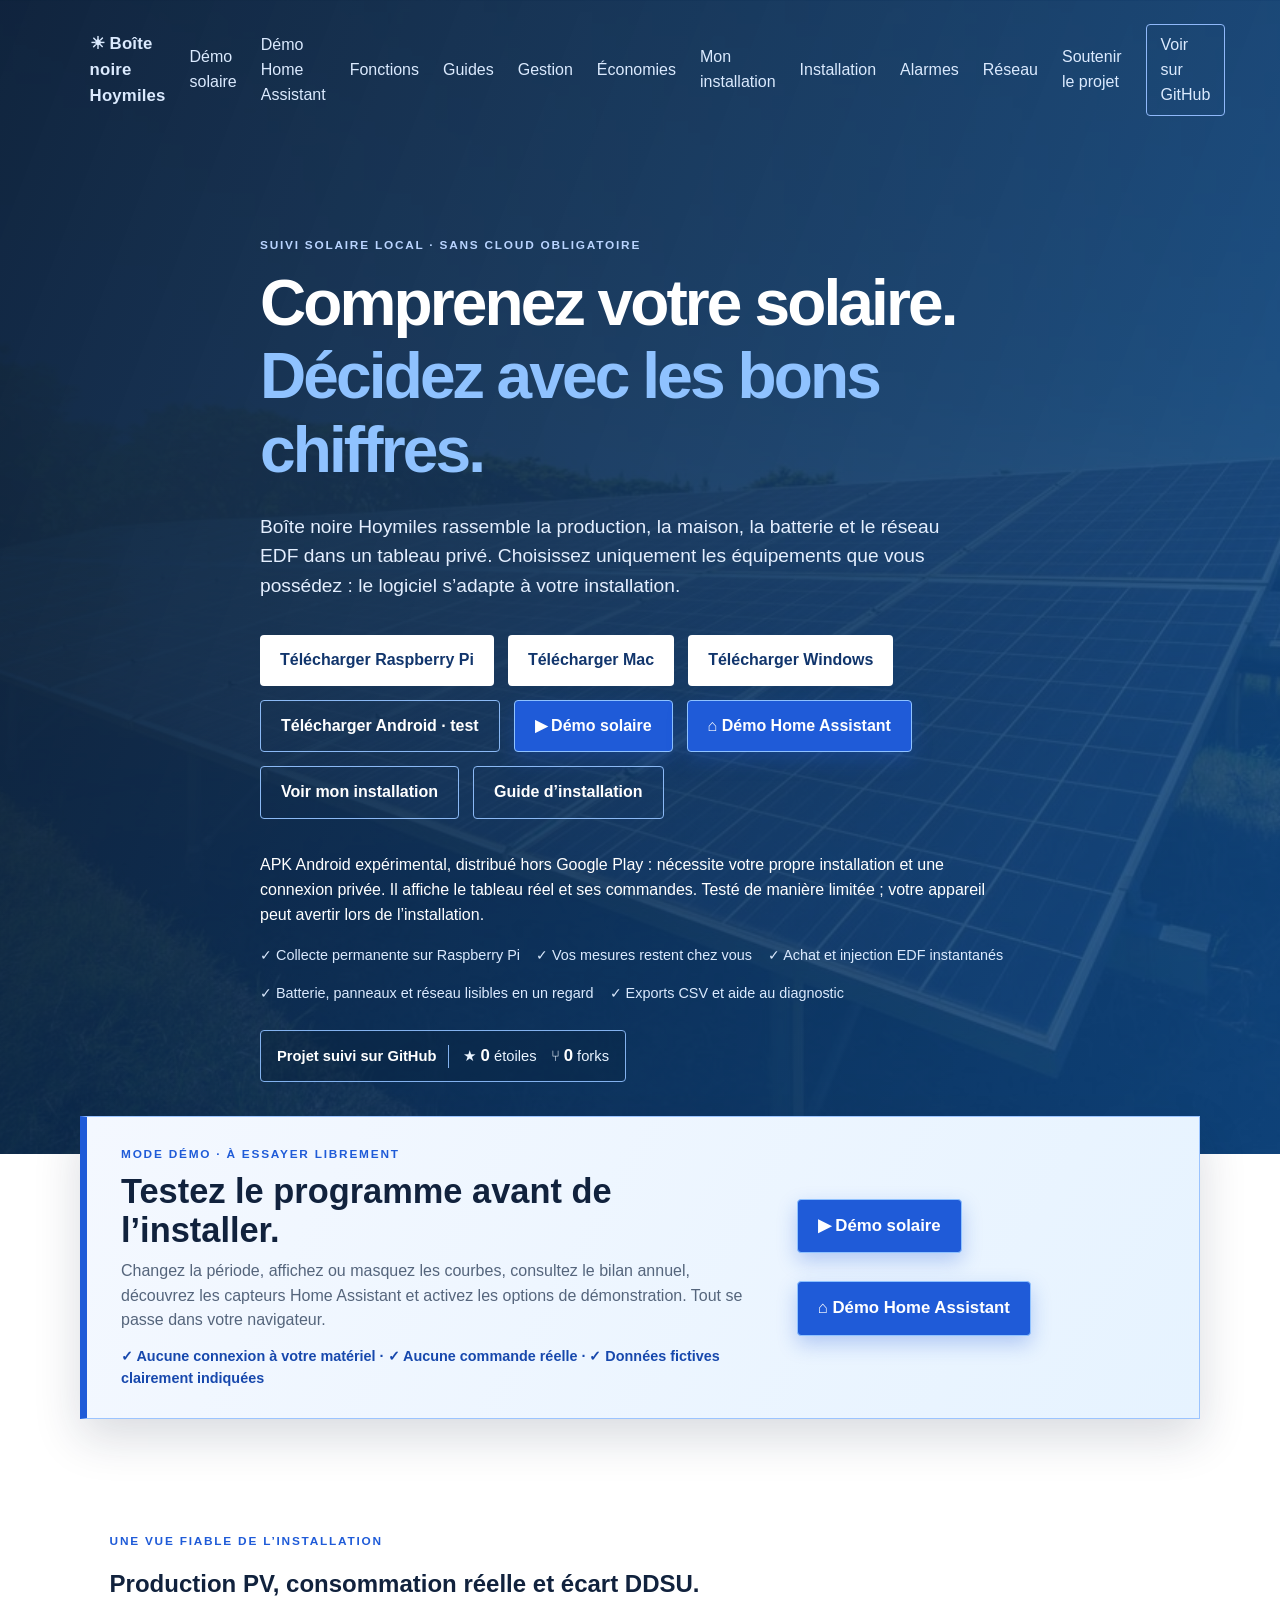
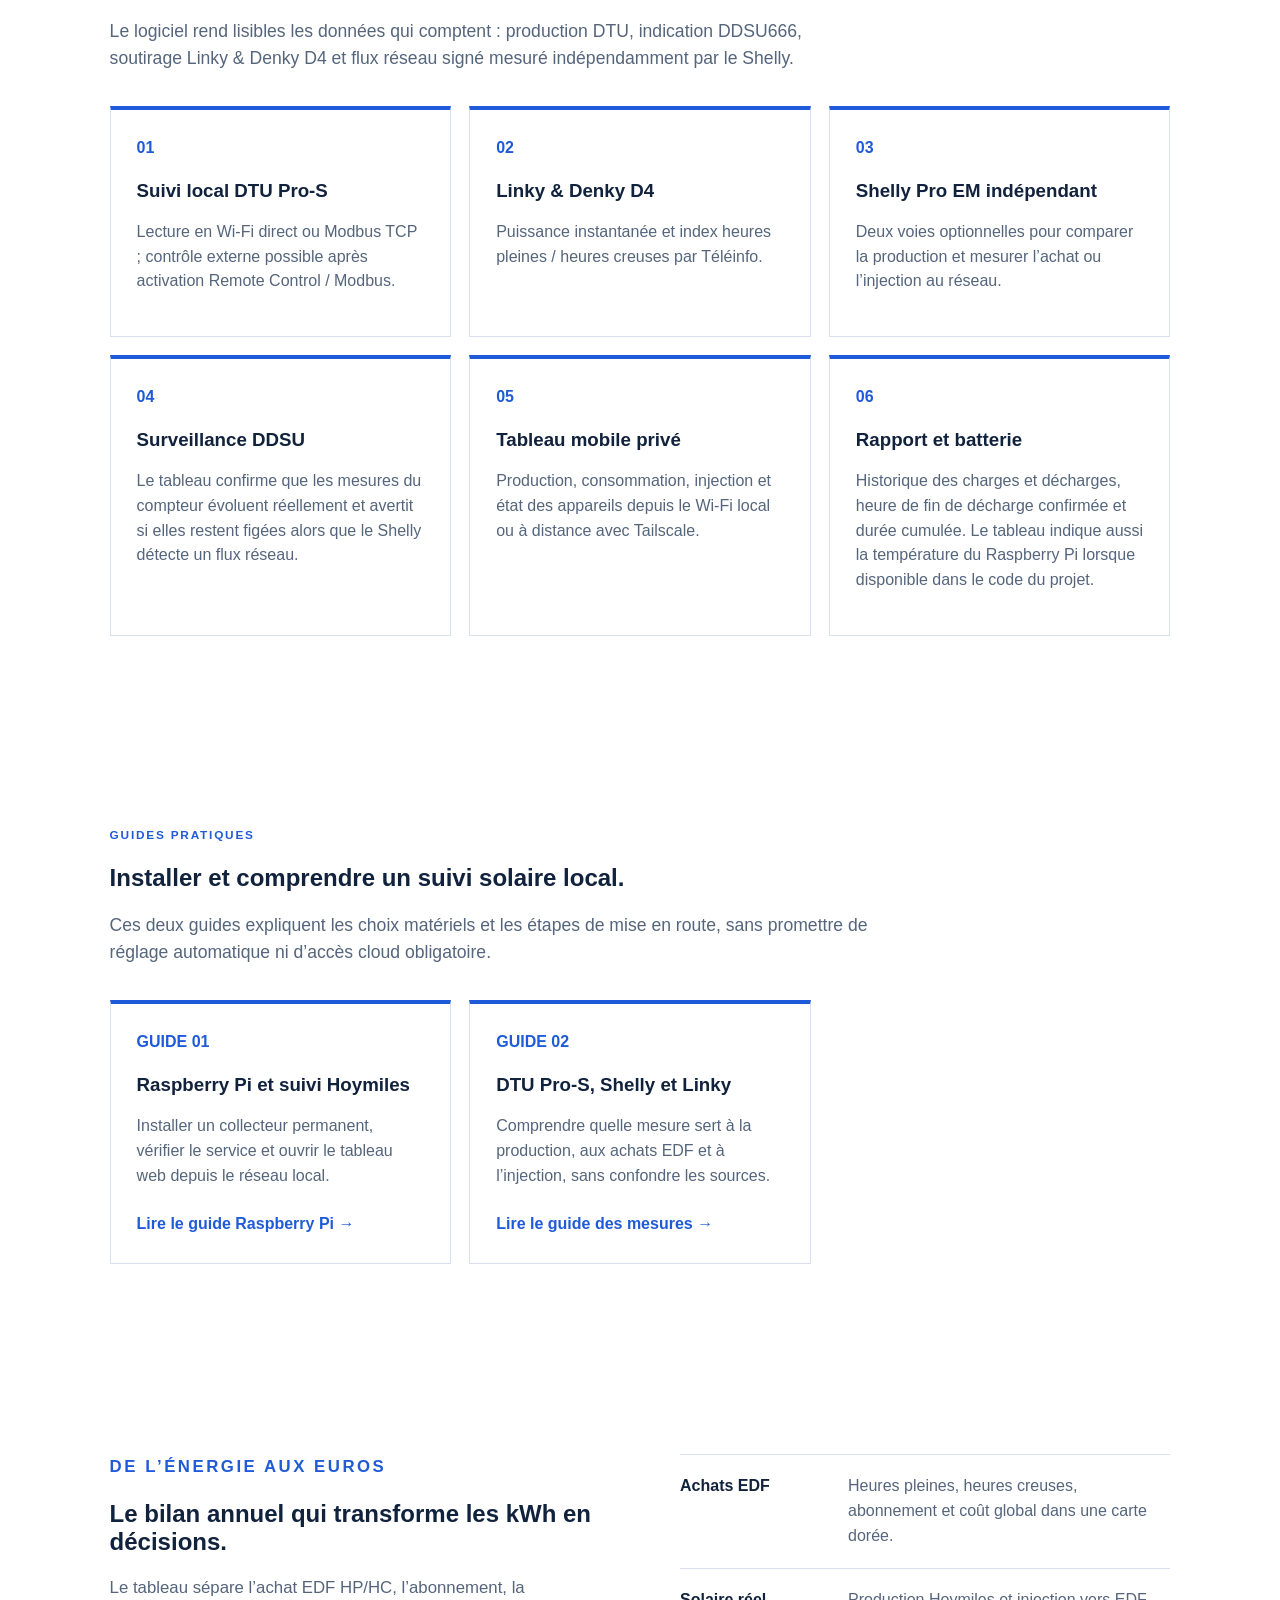
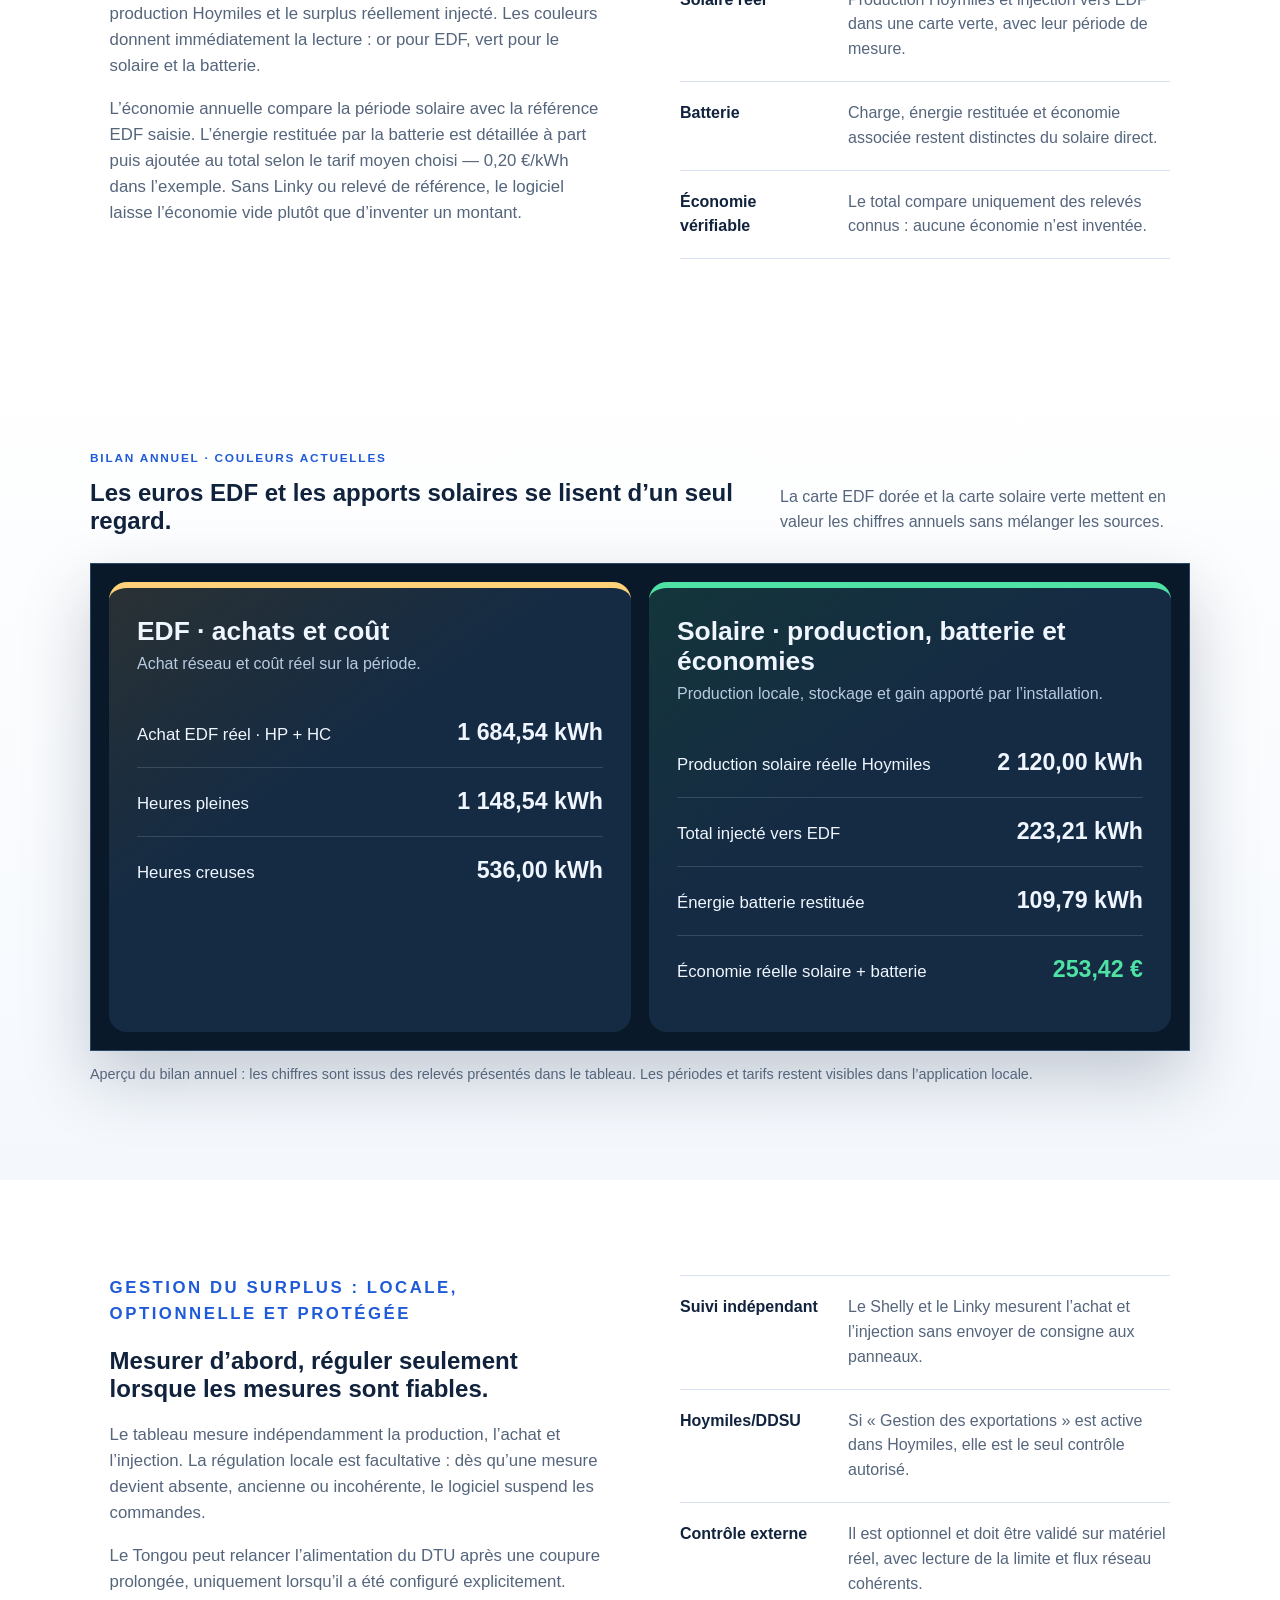
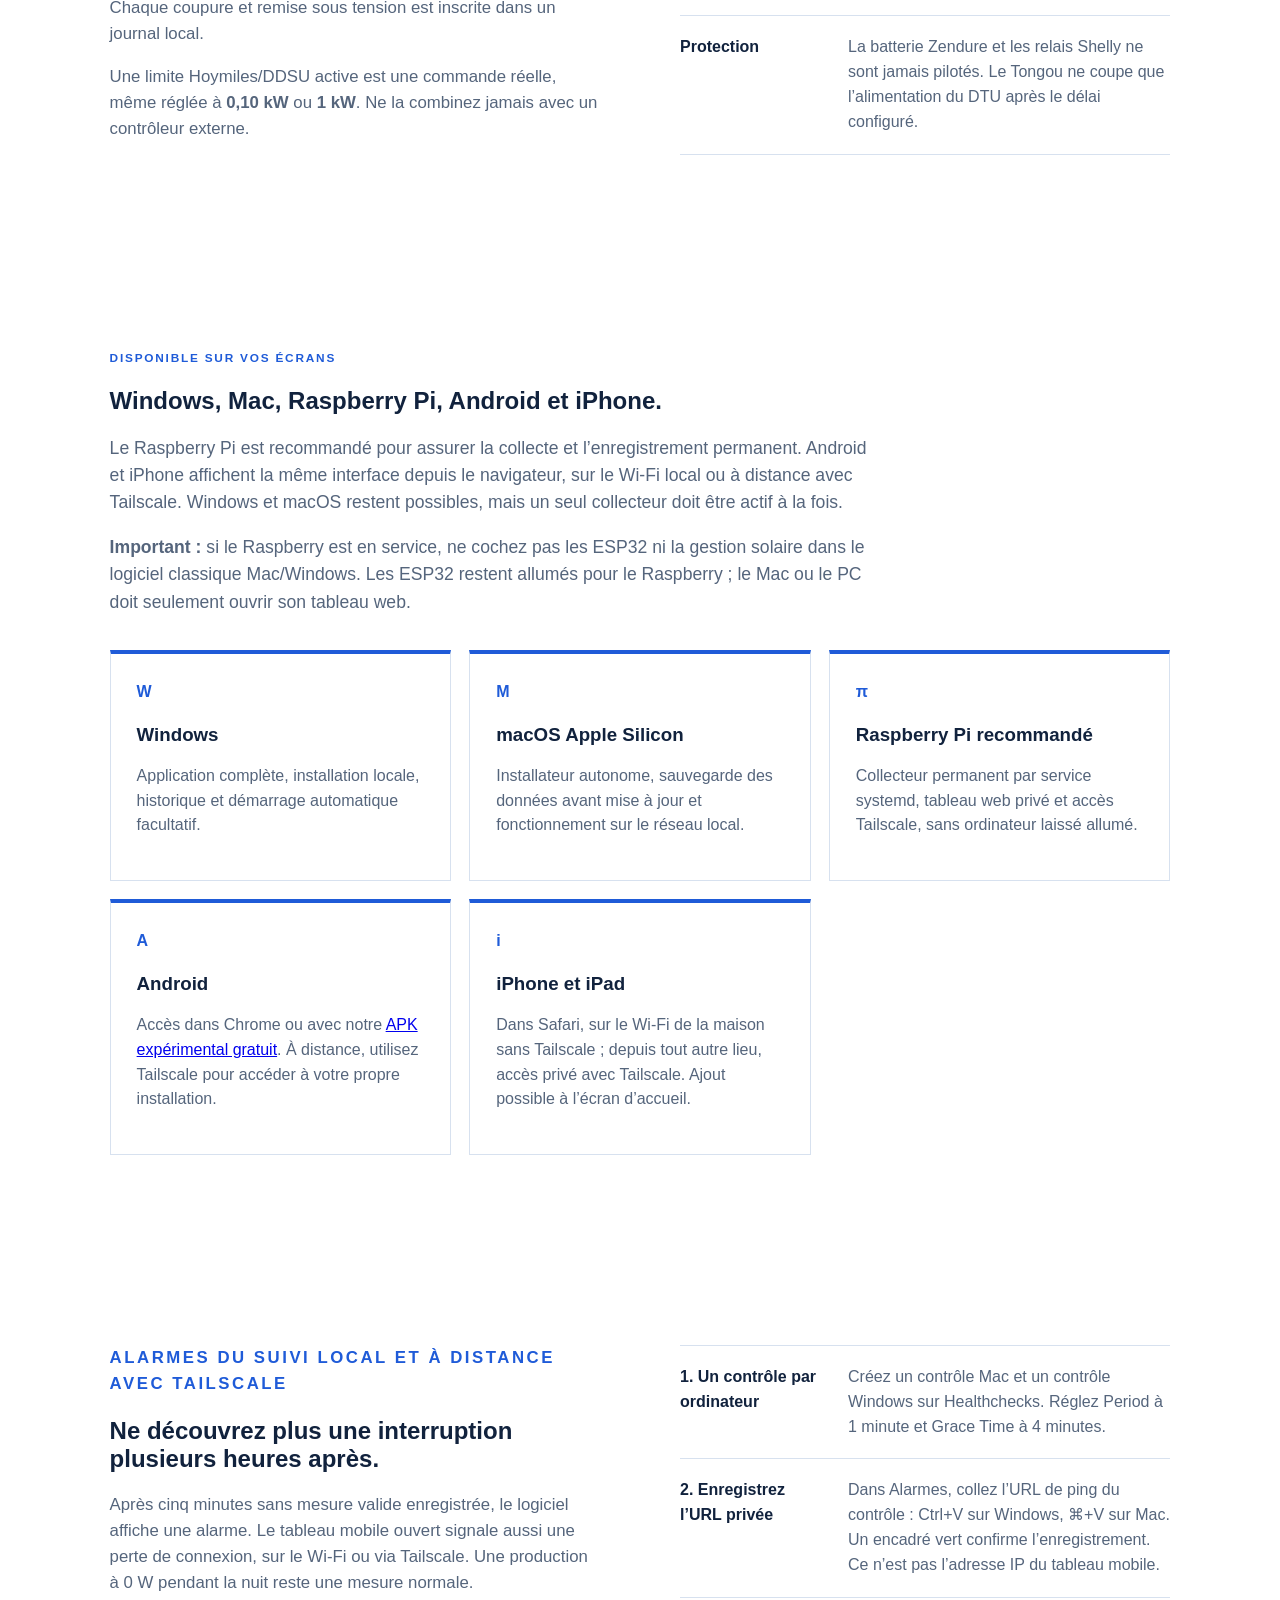
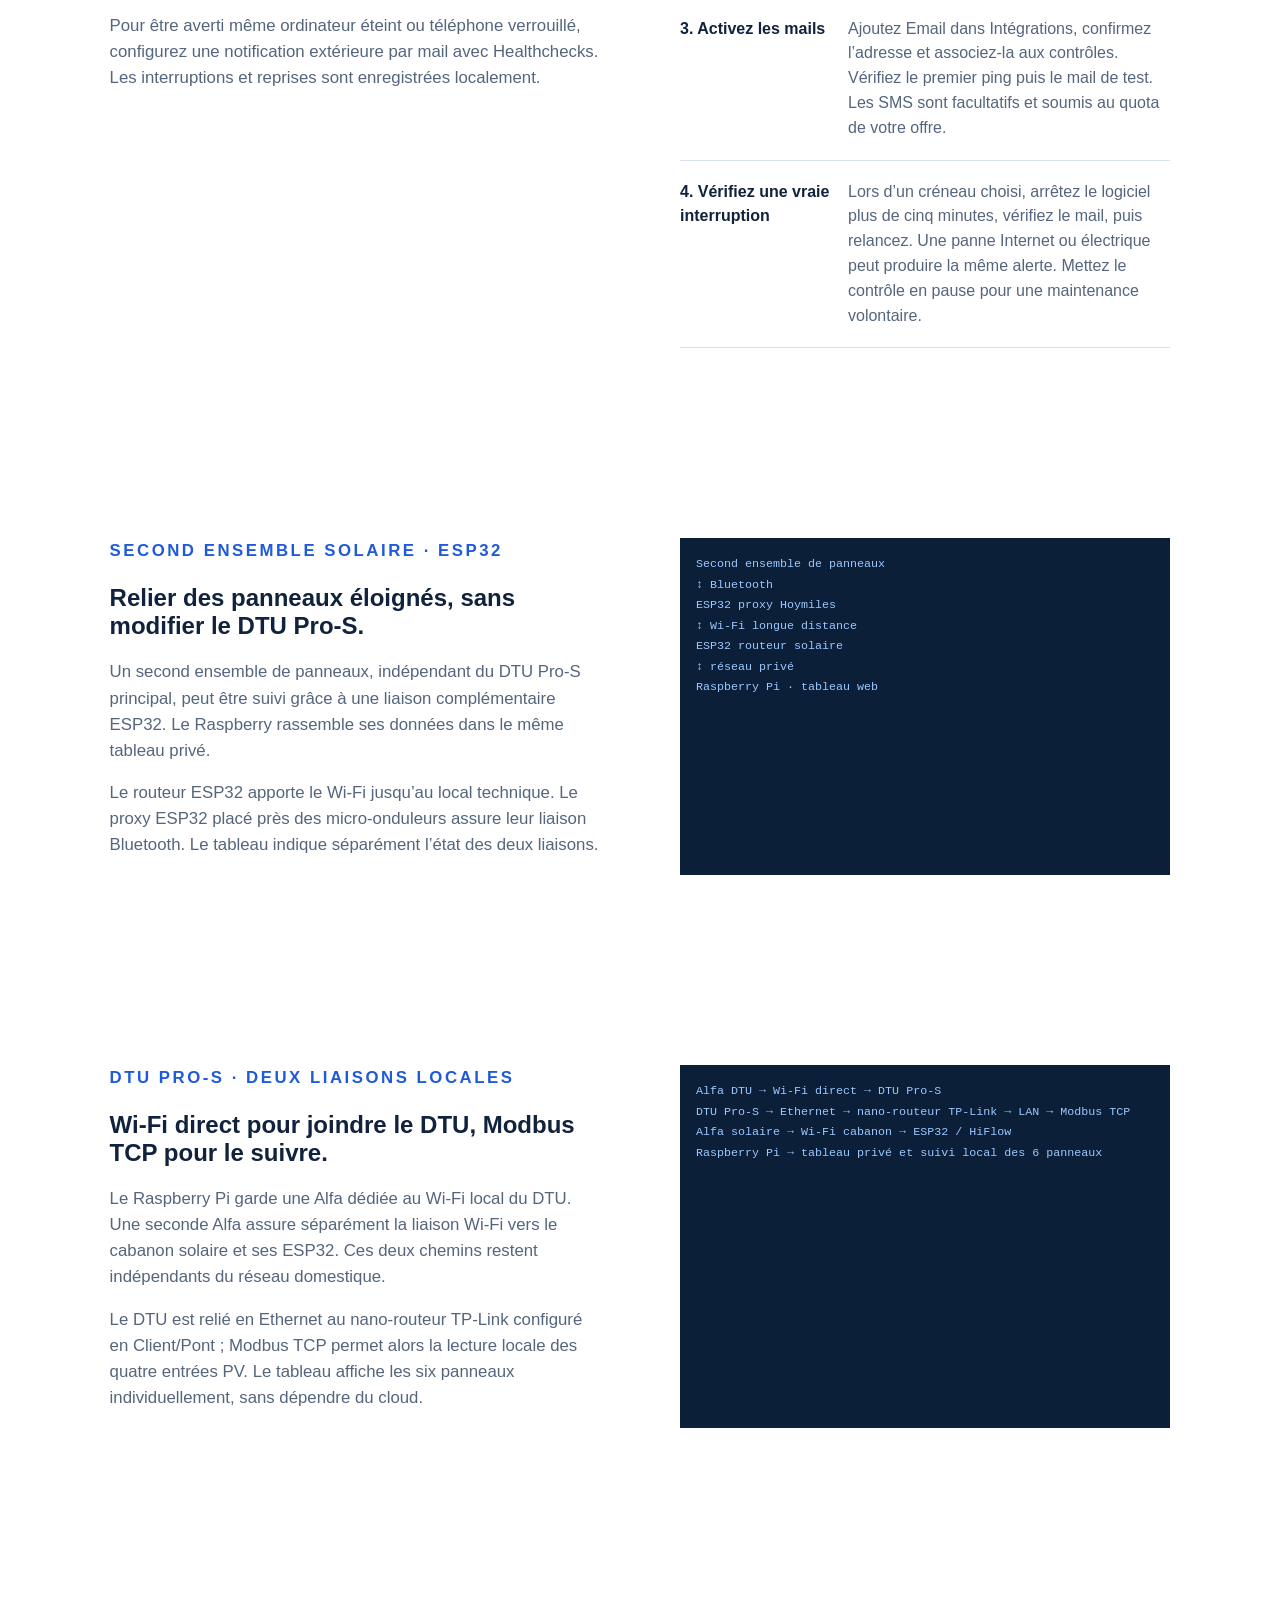
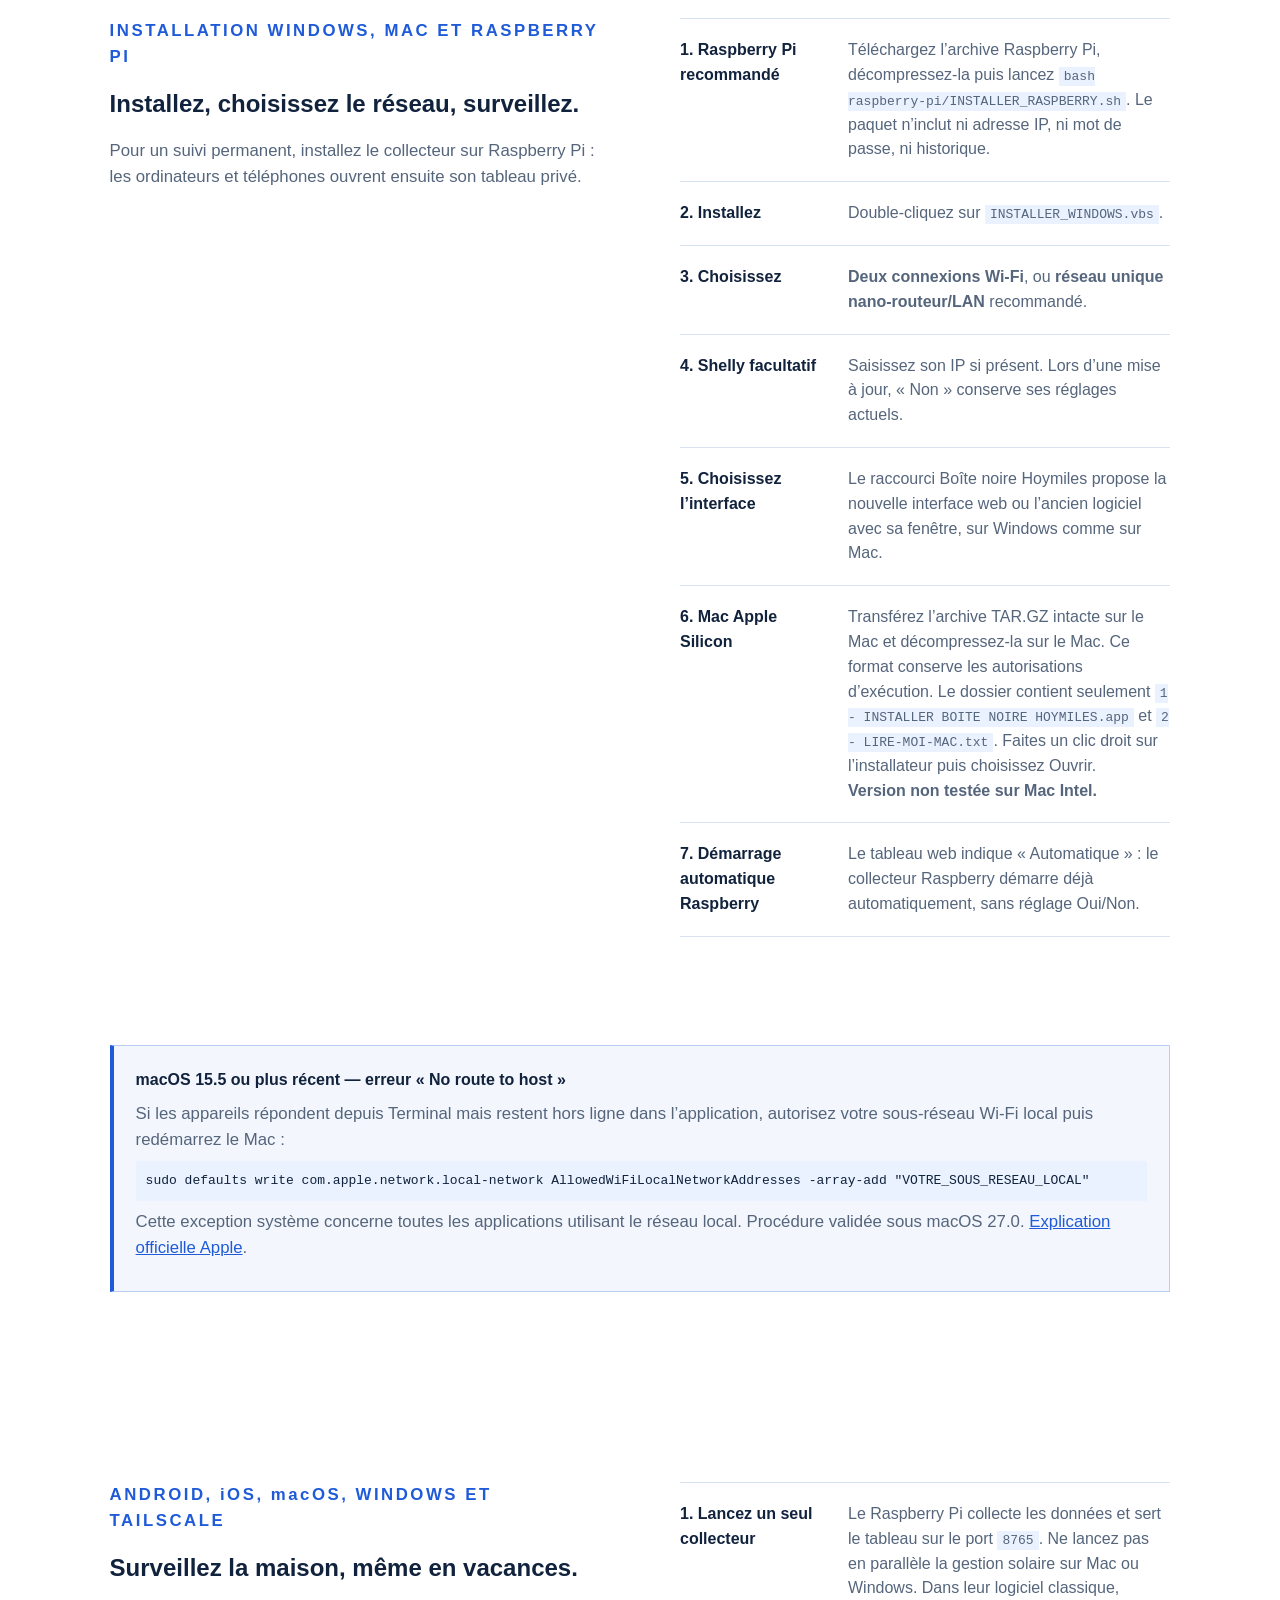
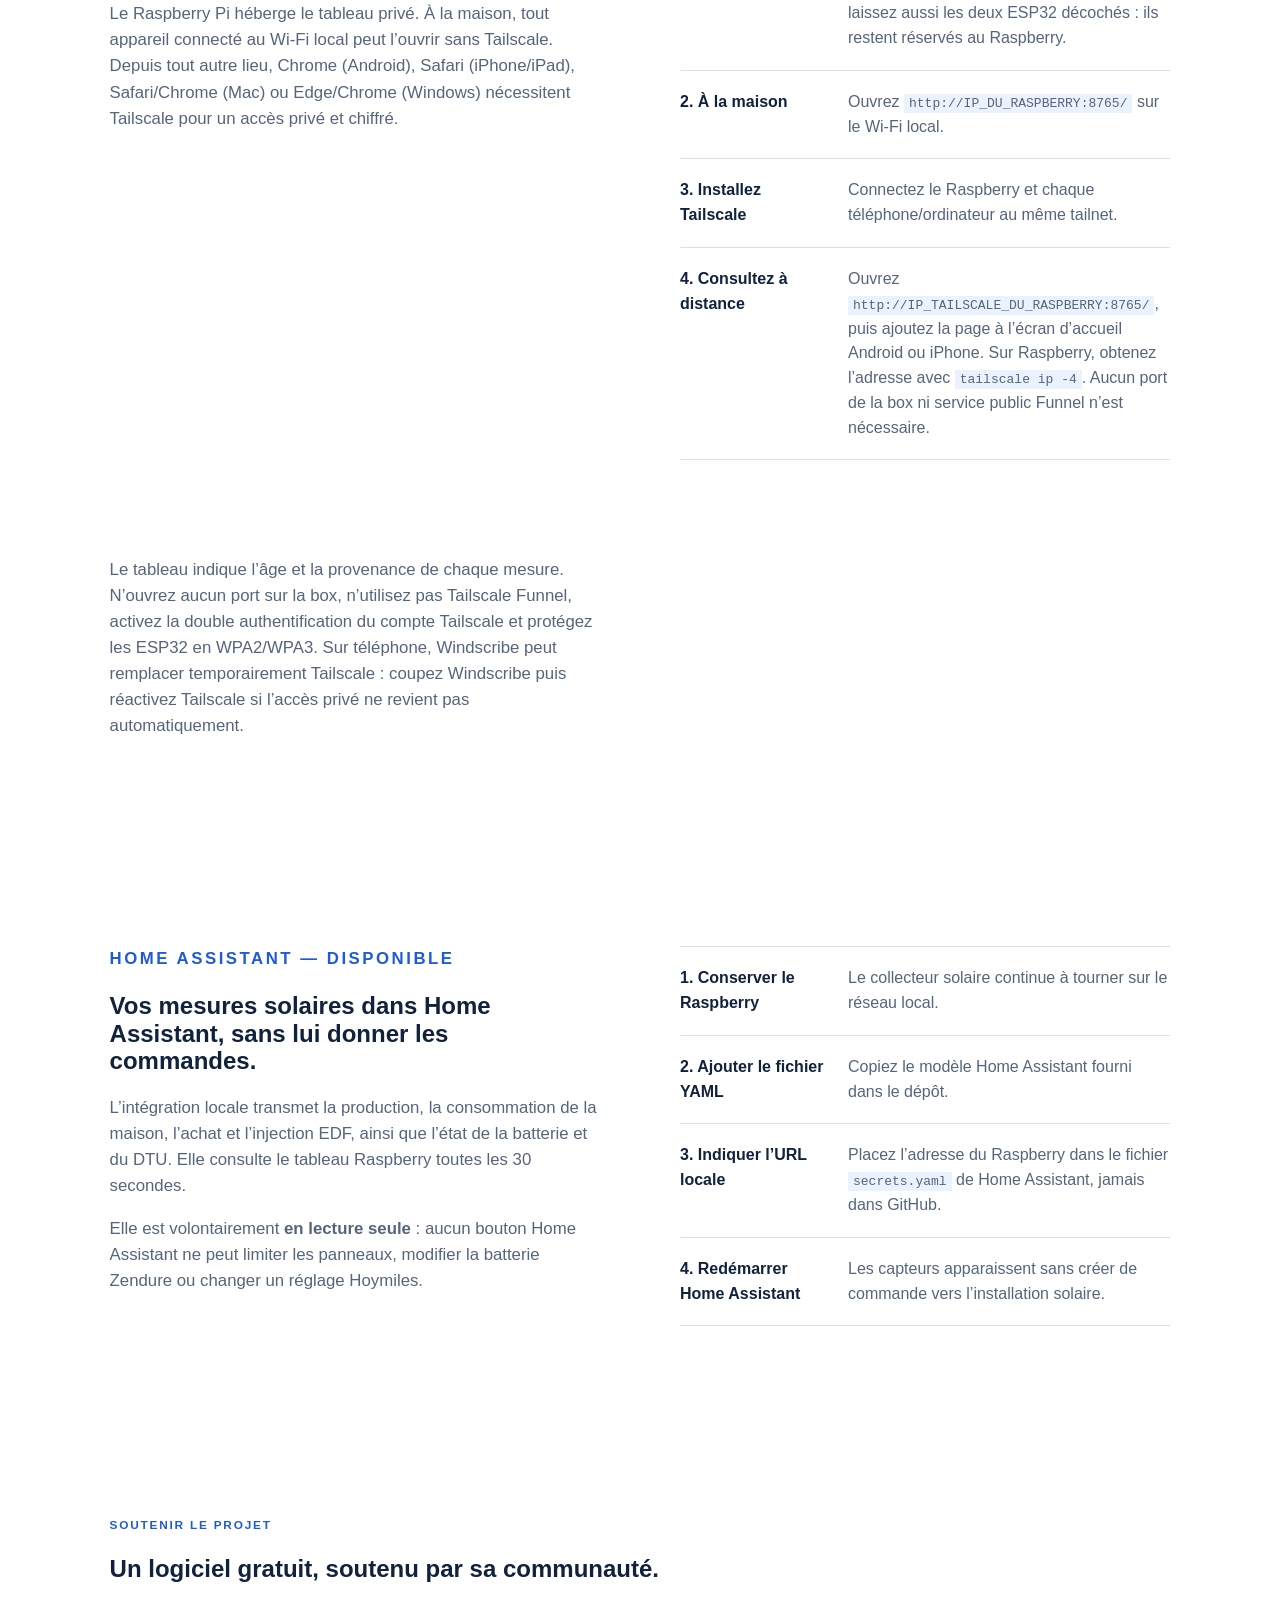
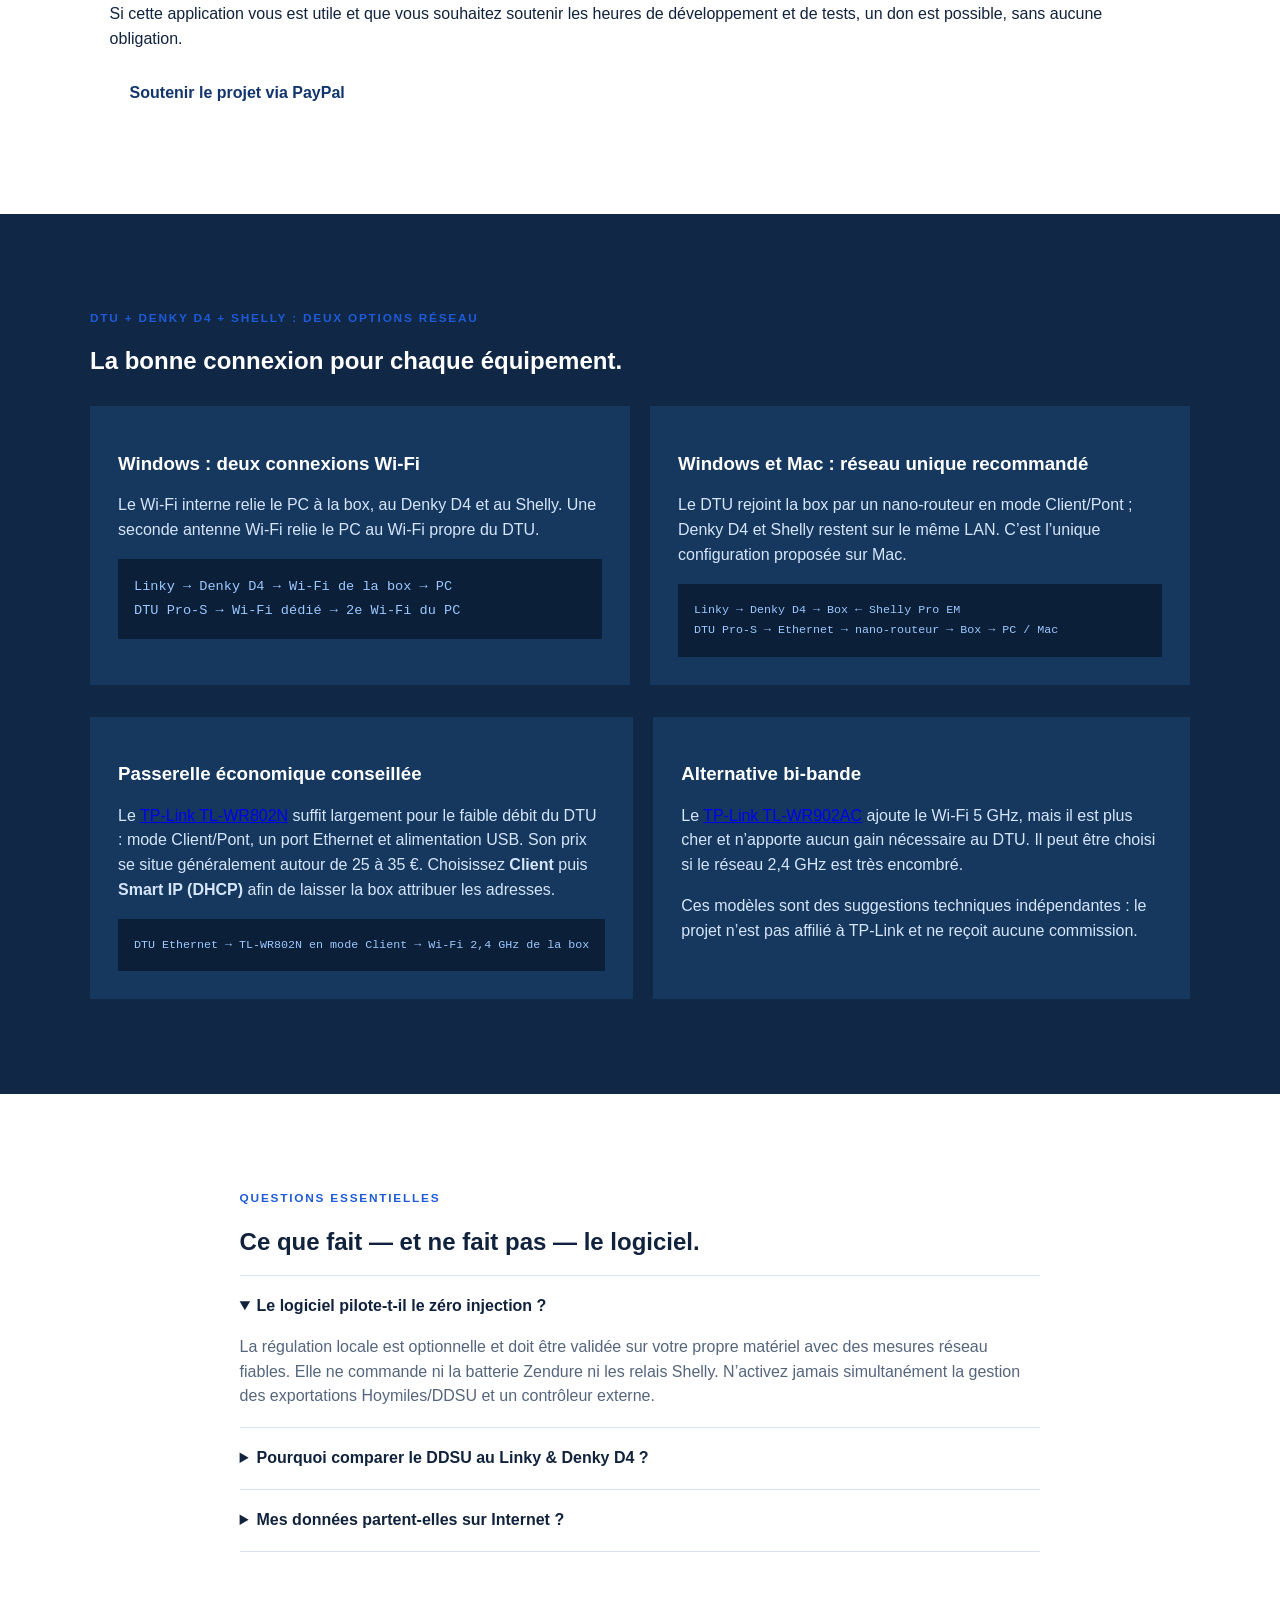
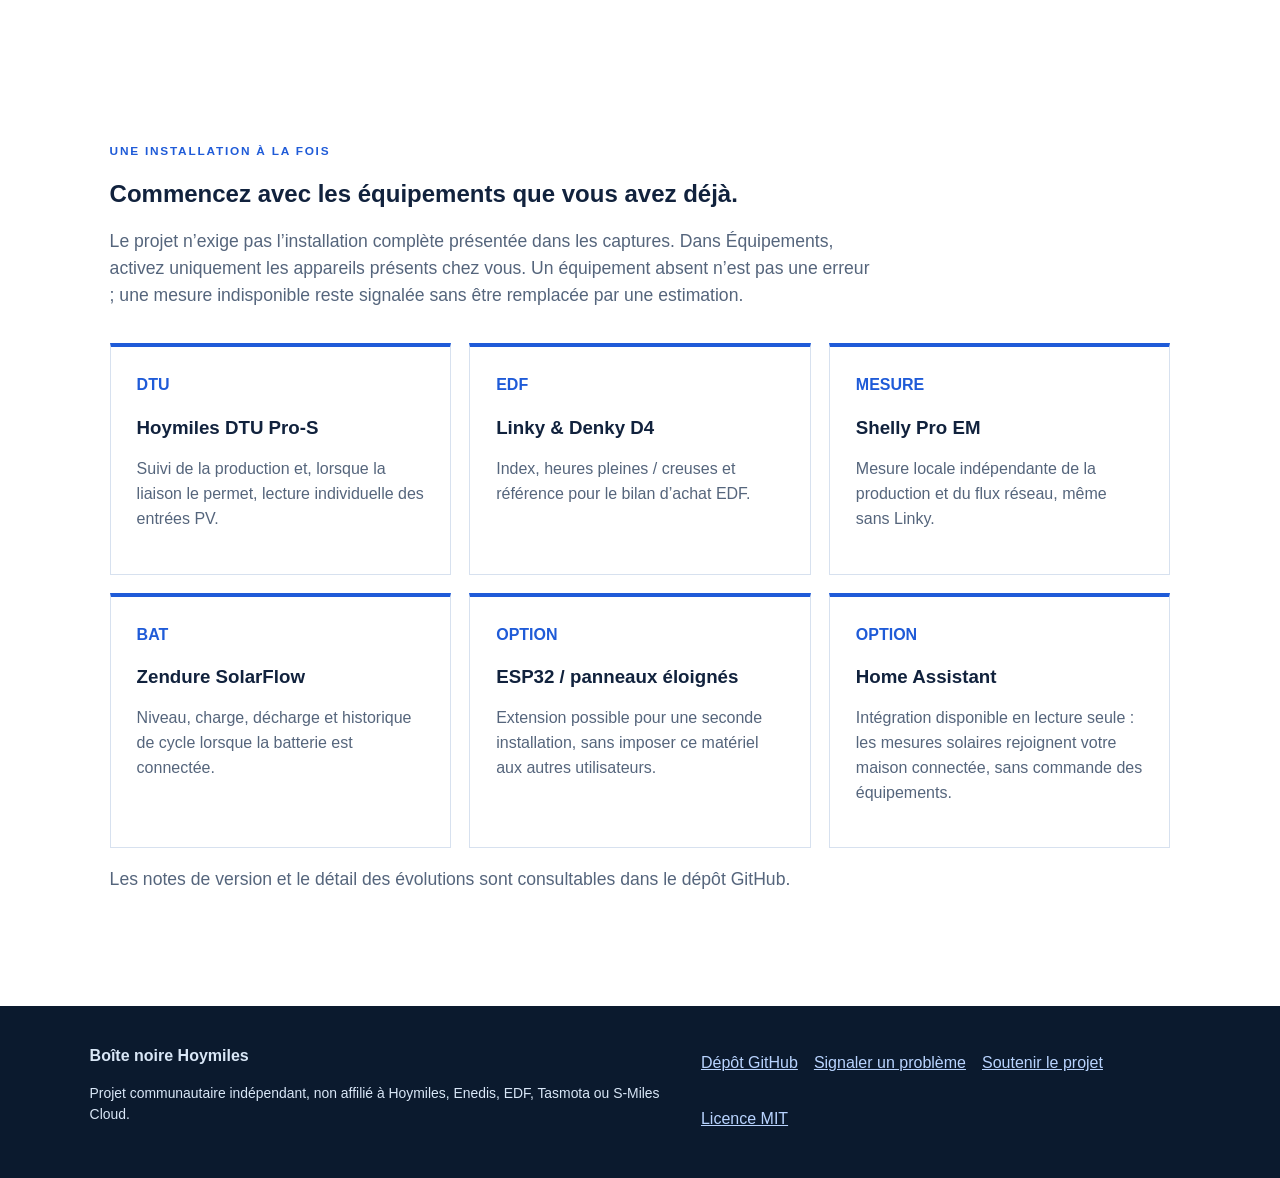
==== commit c940c528: "Propose APK Android expérimental sur le site" ====
--- a/docs/index.html
+++ b/docs/index.html
@@ -44,11 +44,13 @@
         <a class="button primary" href="https://github.com/rolliurs-jpg/Homlis-DTU-PRO-S/releases/latest/download/3-RASPBERRY-Hoymiles-7.0.66-INSTALLATEUR.tar.gz">Télécharger Raspberry Pi</a>
         <a class="button primary" href="https://github.com/rolliurs-jpg/Homlis-DTU-PRO-S/releases/latest/download/1-MAC-Hoymiles-7.0.62-INSTALLATEUR.tar.gz">Télécharger Mac</a>
         <a class="button primary" href="https://github.com/rolliurs-jpg/Homlis-DTU-PRO-S/releases/latest/download/2-WINDOWS-Hoymiles-7.0.66-COMPLET.zip">Télécharger Windows</a>
+        <a class="button secondary" href="mon-solaire-android-test.apk">Télécharger Android · test</a>
         <a class="button demo-button" href="demo.html">▶ Démo solaire</a>
         <a class="button demo-button" href="demo-home-assistant.html">⌂ Démo Home Assistant</a>
         <a class="button secondary" href="#choisir">Voir mon installation</a>
         <a class="button secondary" href="#installation">Guide d’installation</a>
       </div>
+      <p class="small">APK Android expérimental, distribué hors Google Play : nécessite votre propre installation et une connexion privée. Il affiche le tableau réel et ses commandes. Testé de manière limitée ; votre appareil peut avertir lors de l’installation.</p>
       <ul class="trust-list" aria-label="Points essentiels">
         <li>✓ Collecte permanente sur Raspberry Pi</li>
         <li>✓ Vos mesures restent chez vous</li>
@@ -136,7 +138,7 @@
         <article class="card"><span>W</span><h3>Windows</h3><p>Application complète, installation locale, historique et démarrage automatique facultatif.</p></article>
         <article class="card"><span>M</span><h3>macOS Apple Silicon</h3><p>Installateur autonome, sauvegarde des données avant mise à jour et fonctionnement sur le réseau local.</p></article>
         <article class="card"><span>π</span><h3>Raspberry Pi recommandé</h3><p>Collecteur permanent par service systemd, tableau web privé et accès Tailscale, sans ordinateur laissé allumé.</p></article>
-        <article class="card"><span>A</span><h3>Android</h3><p>Dans Chrome, sur le Wi-Fi de la maison sans Tailscale ; depuis tout autre lieu, accès privé avec Tailscale. Ajout possible à l’écran d’accueil.</p></article>
+        <article class="card"><span>A</span><h3>Android</h3><p>Accès dans Chrome ou avec notre <a href="mon-solaire-android-test.apk">APK expérimental gratuit</a>. À distance, utilisez Tailscale pour accéder à votre propre installation.</p></article>
         <article class="card"><span>i</span><h3>iPhone et iPad</h3><p>Dans Safari, sur le Wi-Fi de la maison sans Tailscale ; depuis tout autre lieu, accès privé avec Tailscale. Ajout possible à l’écran d’accueil.</p></article>
       </div>
     </section>
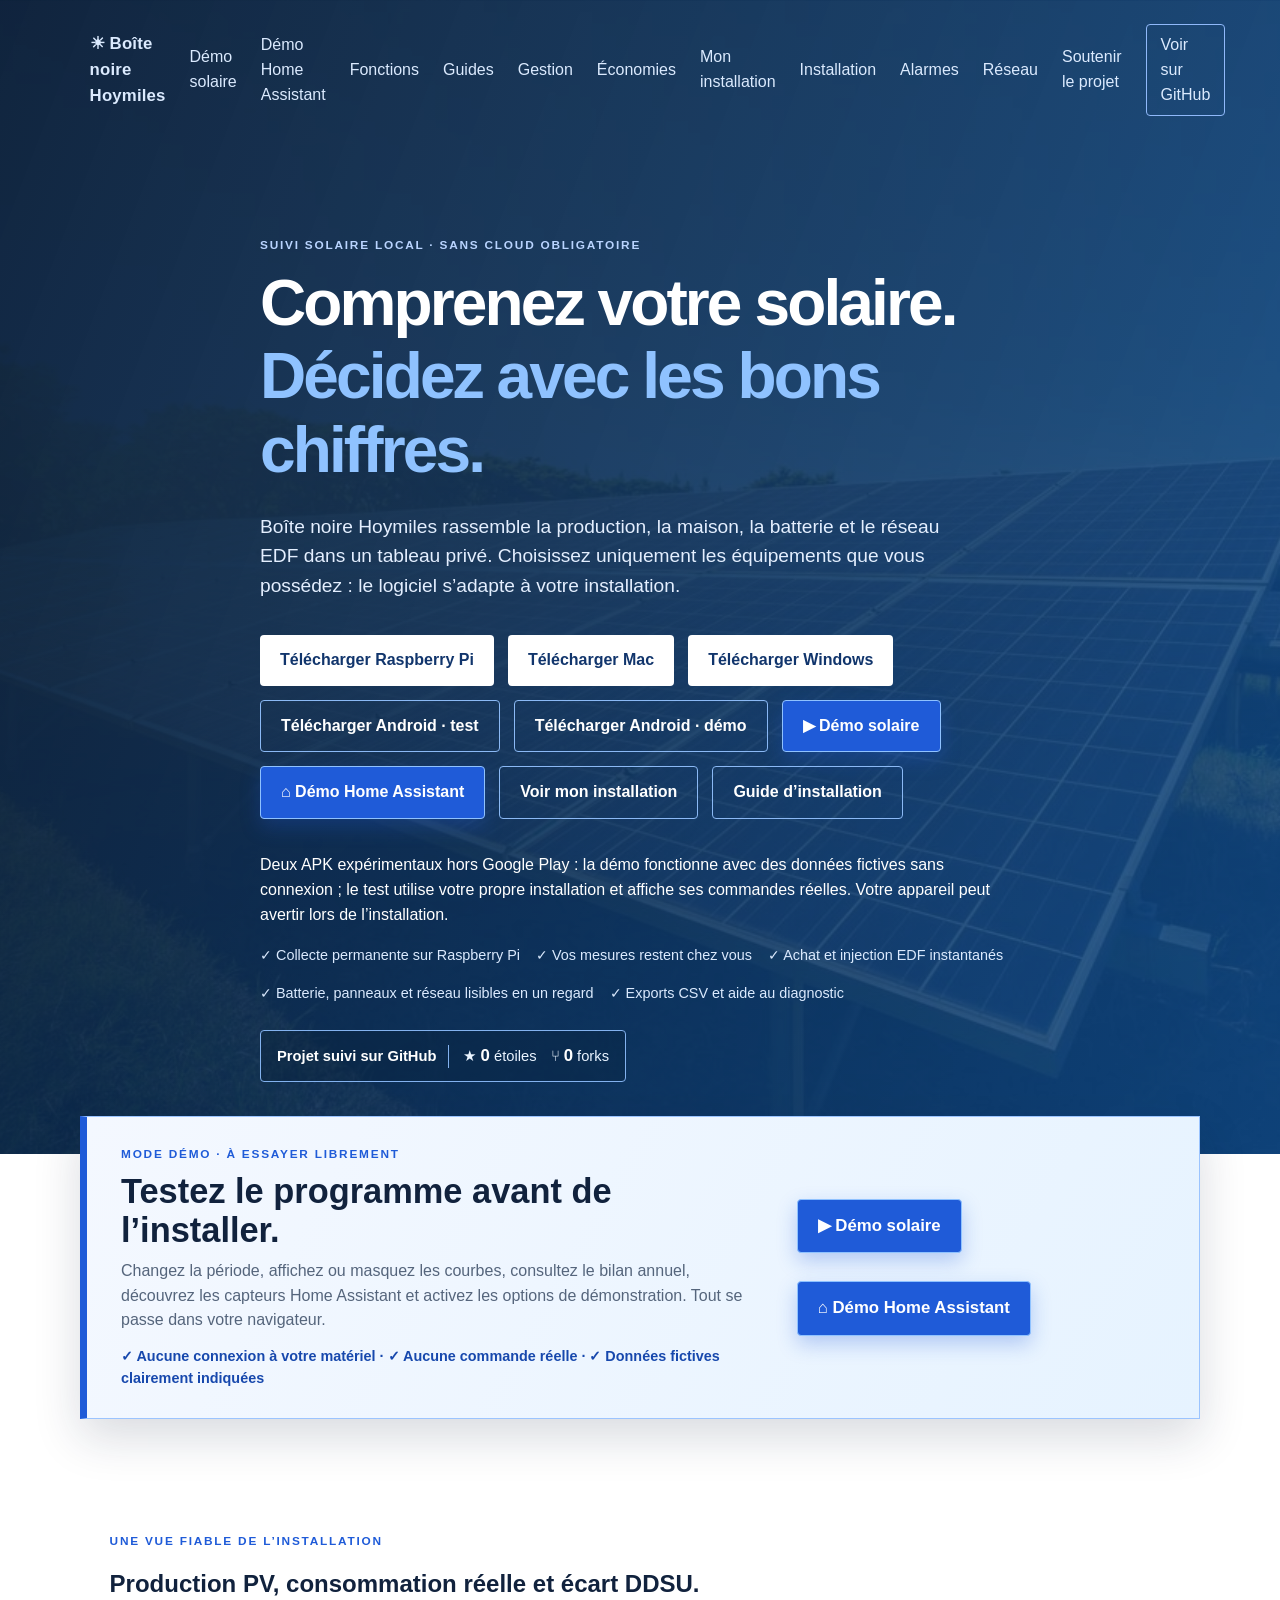
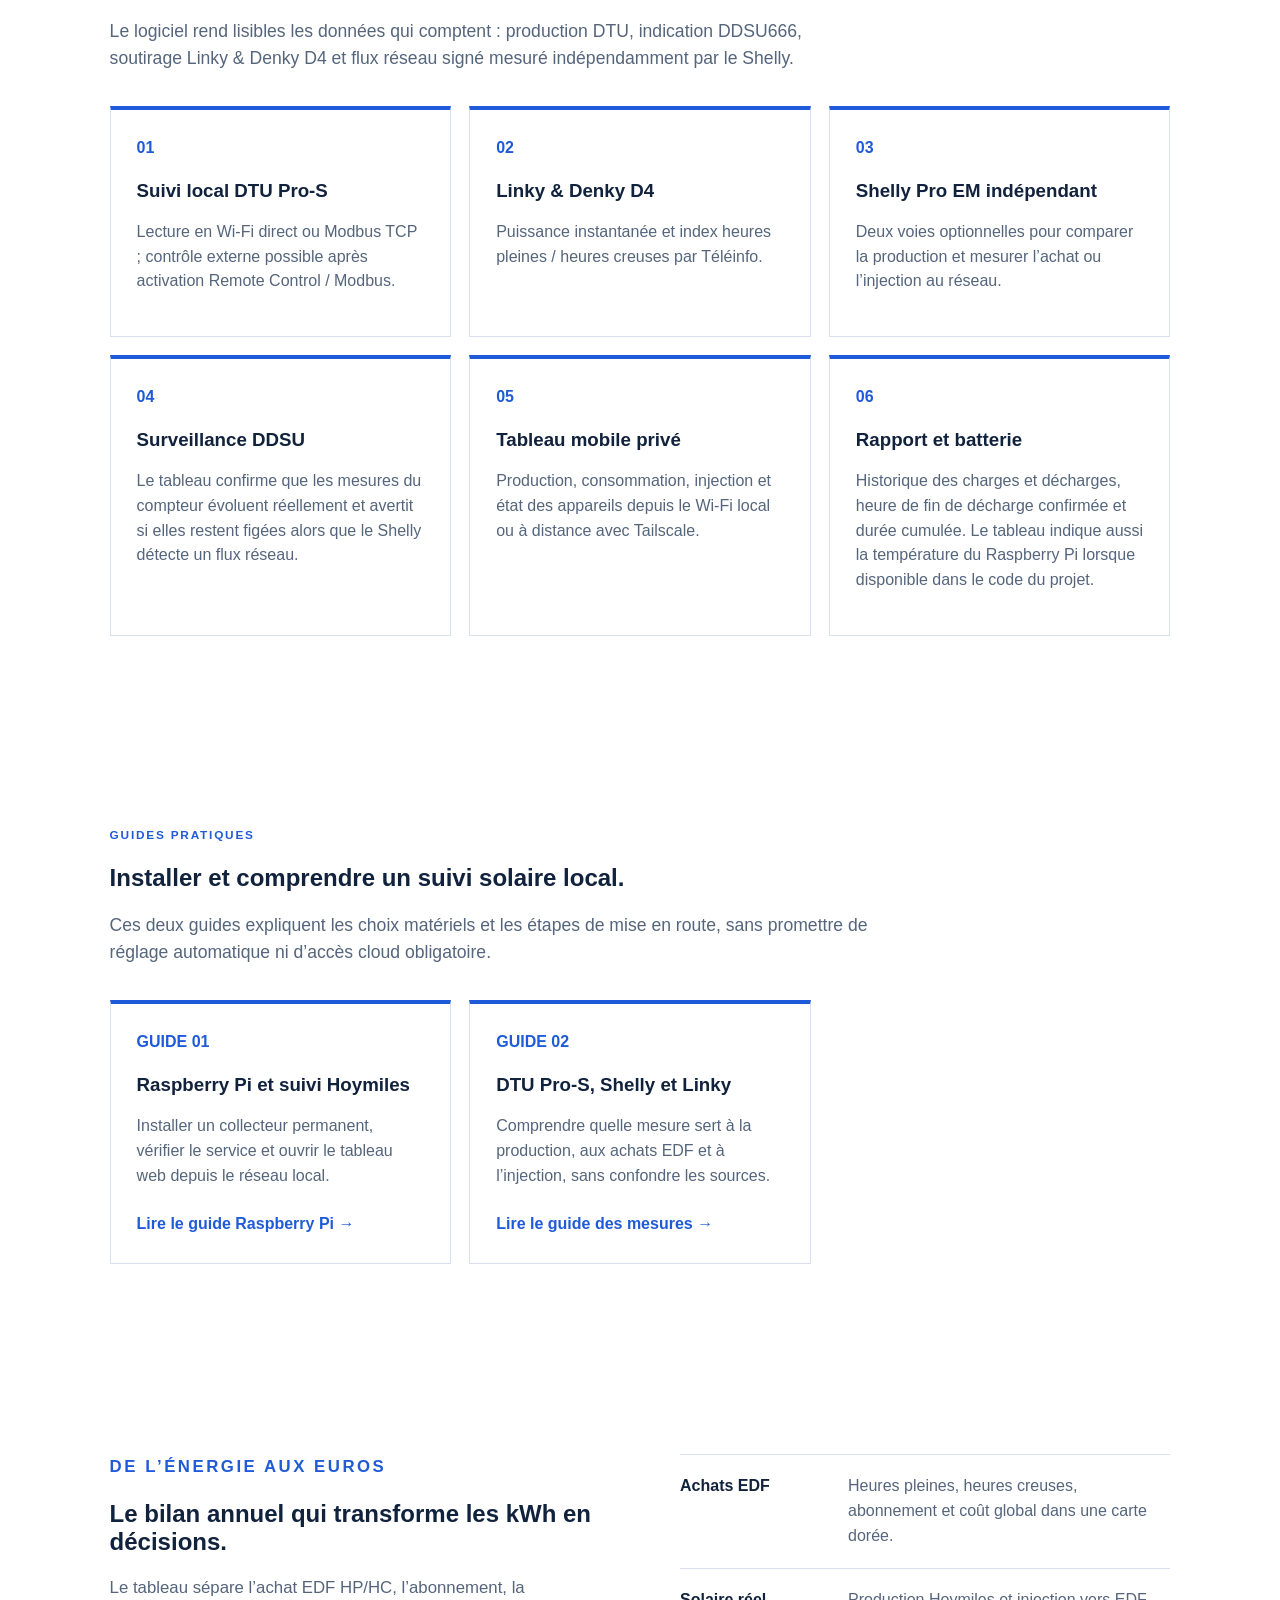
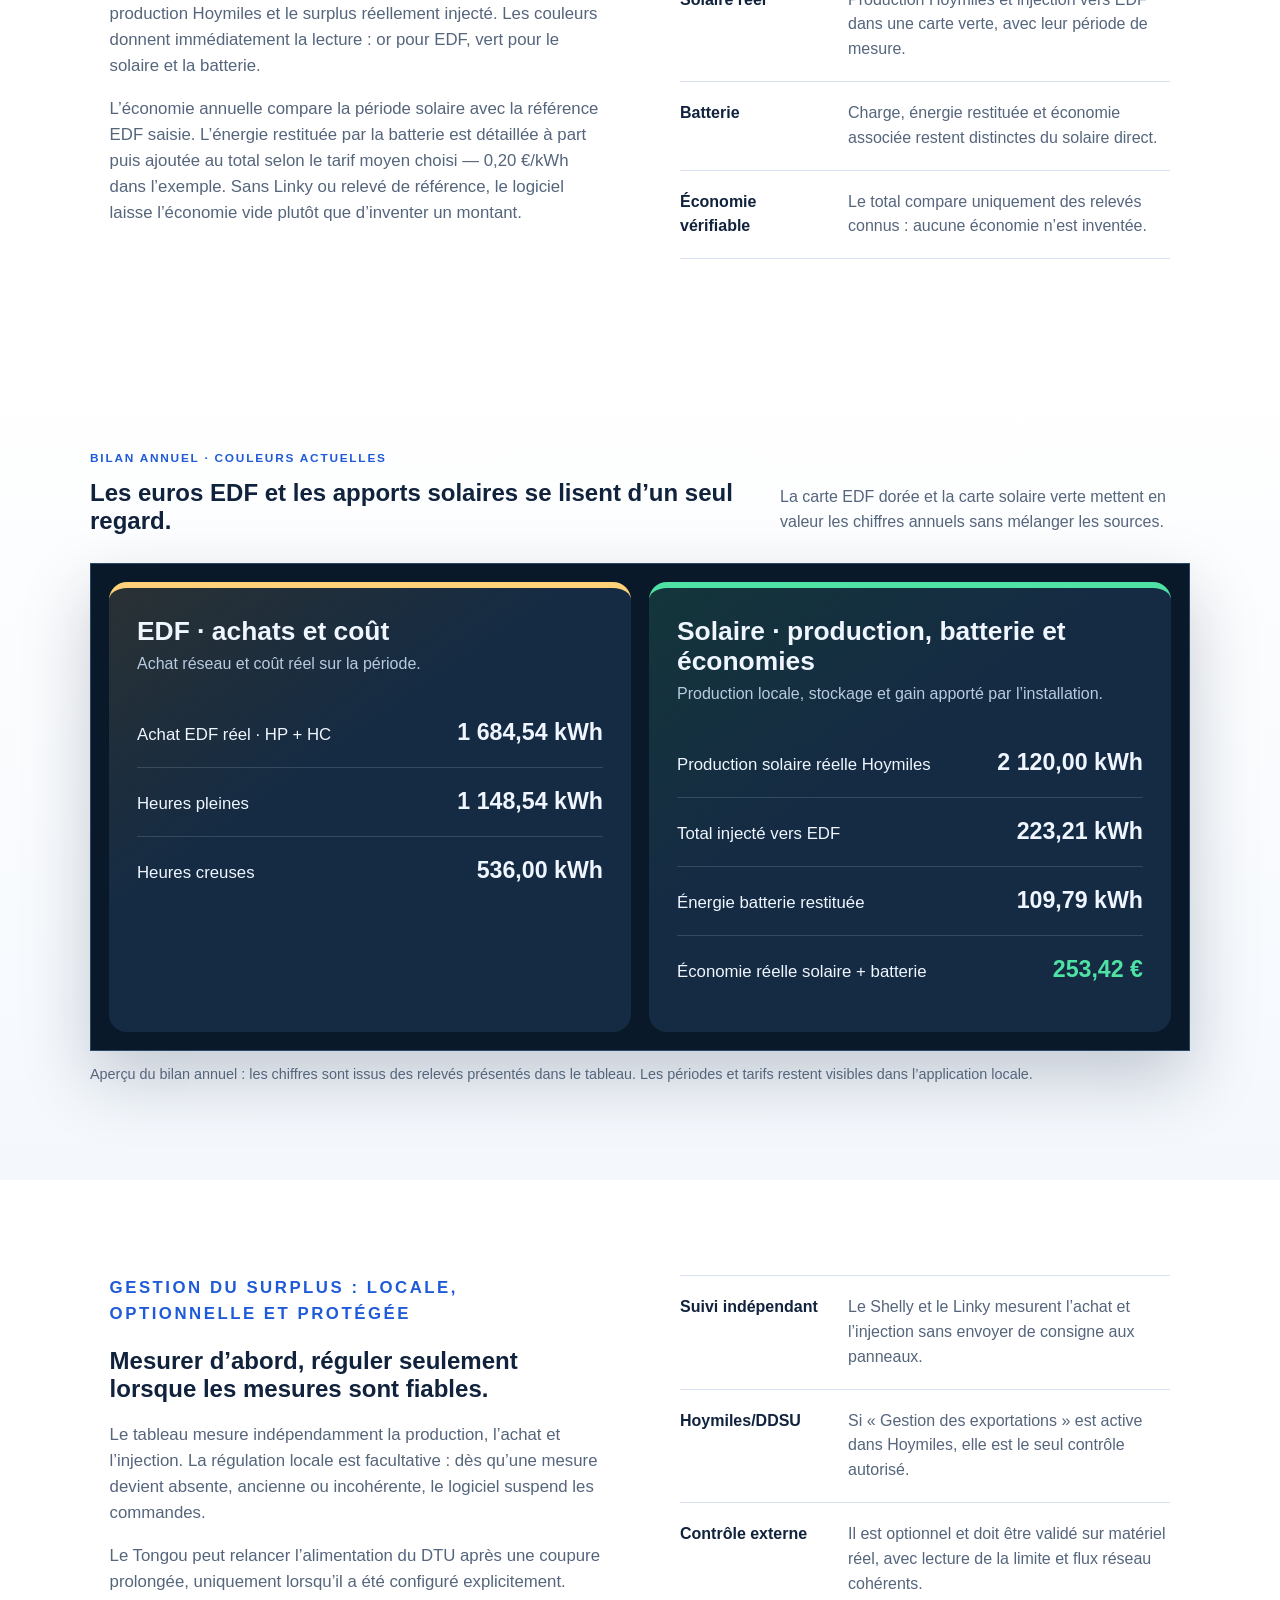
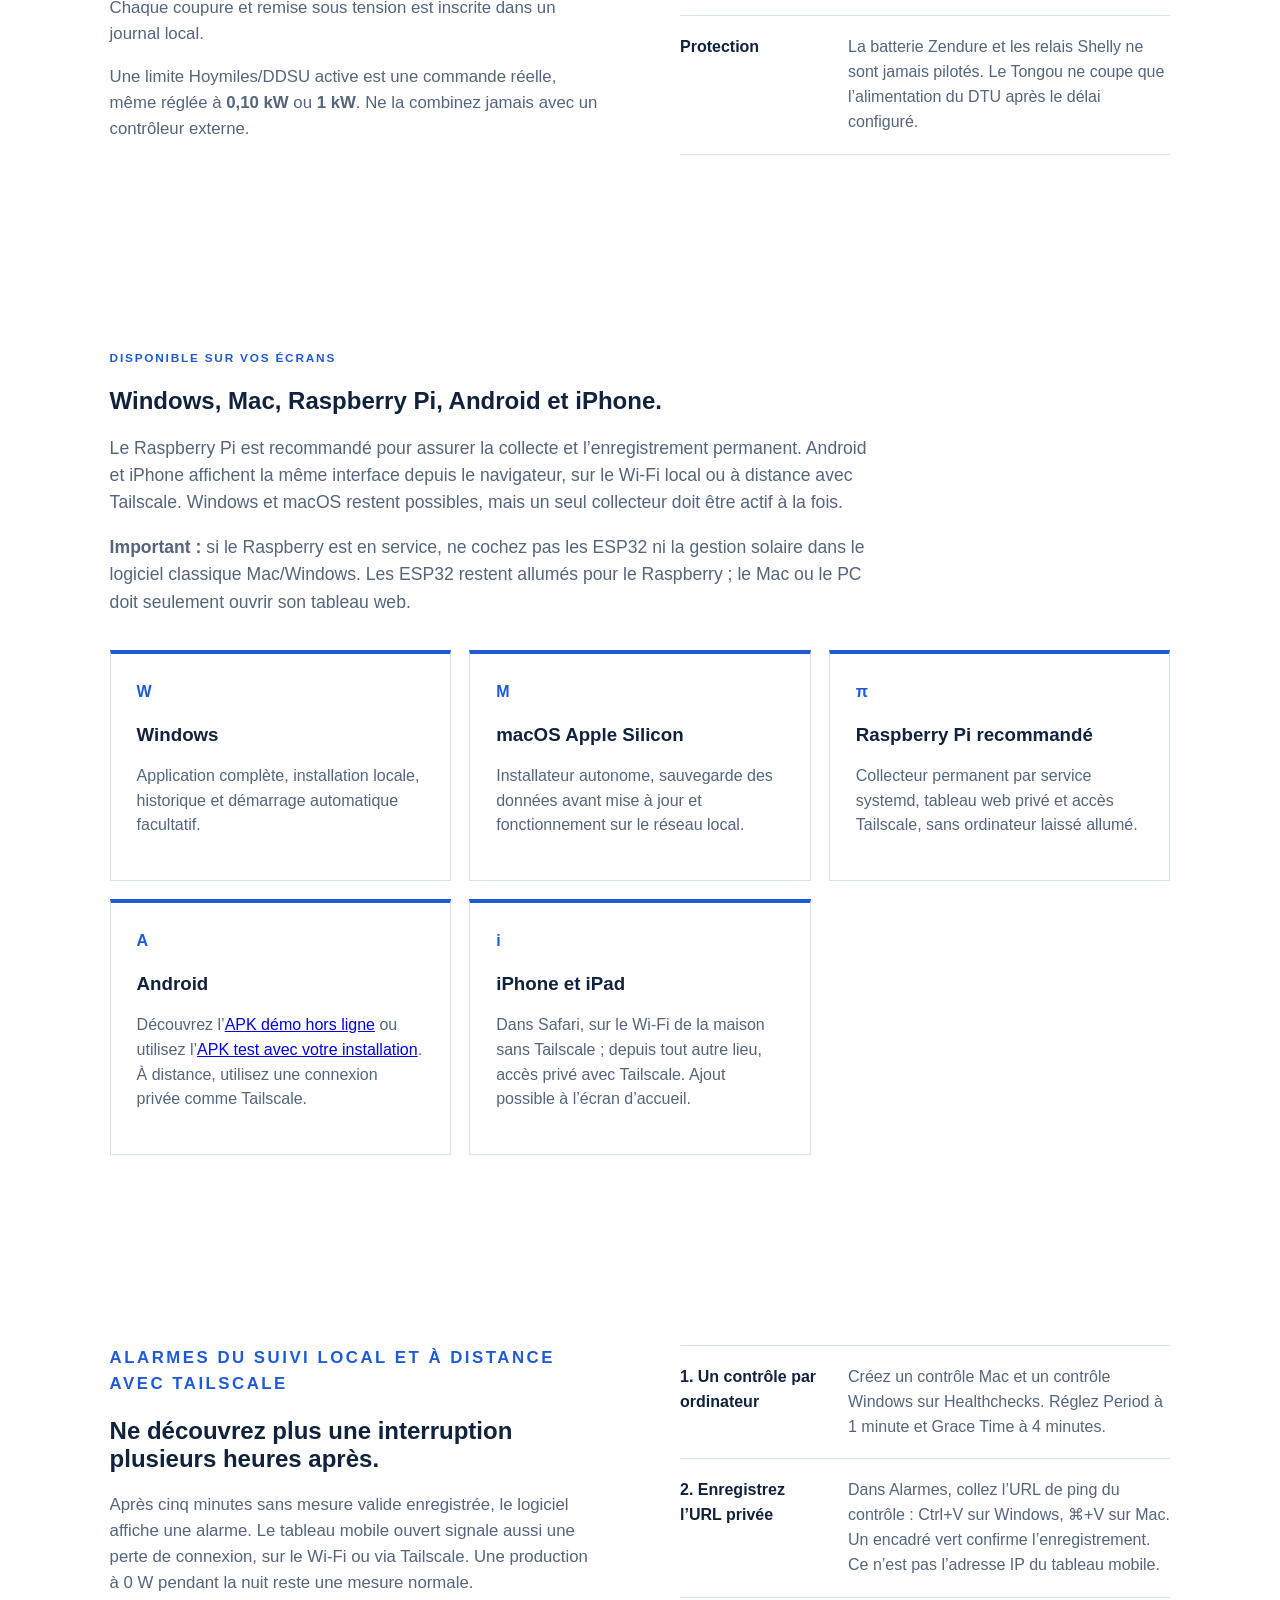
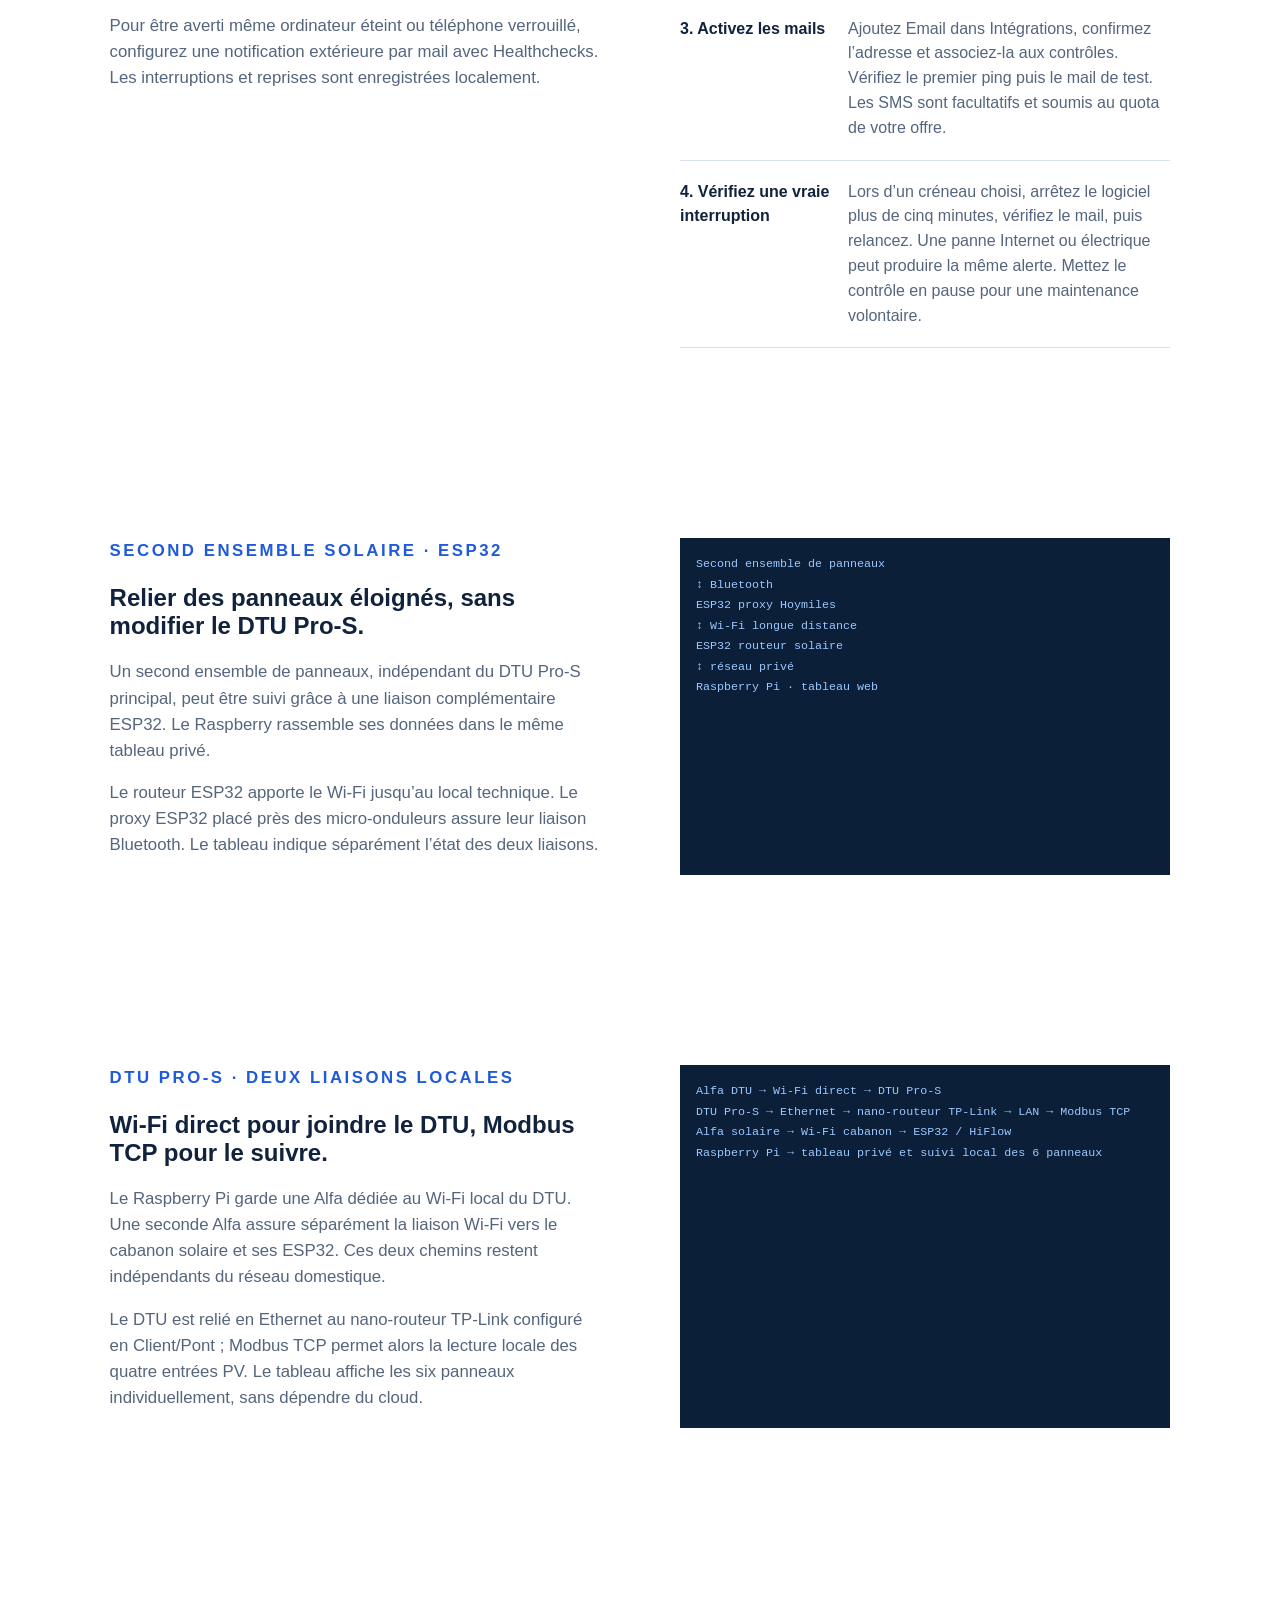
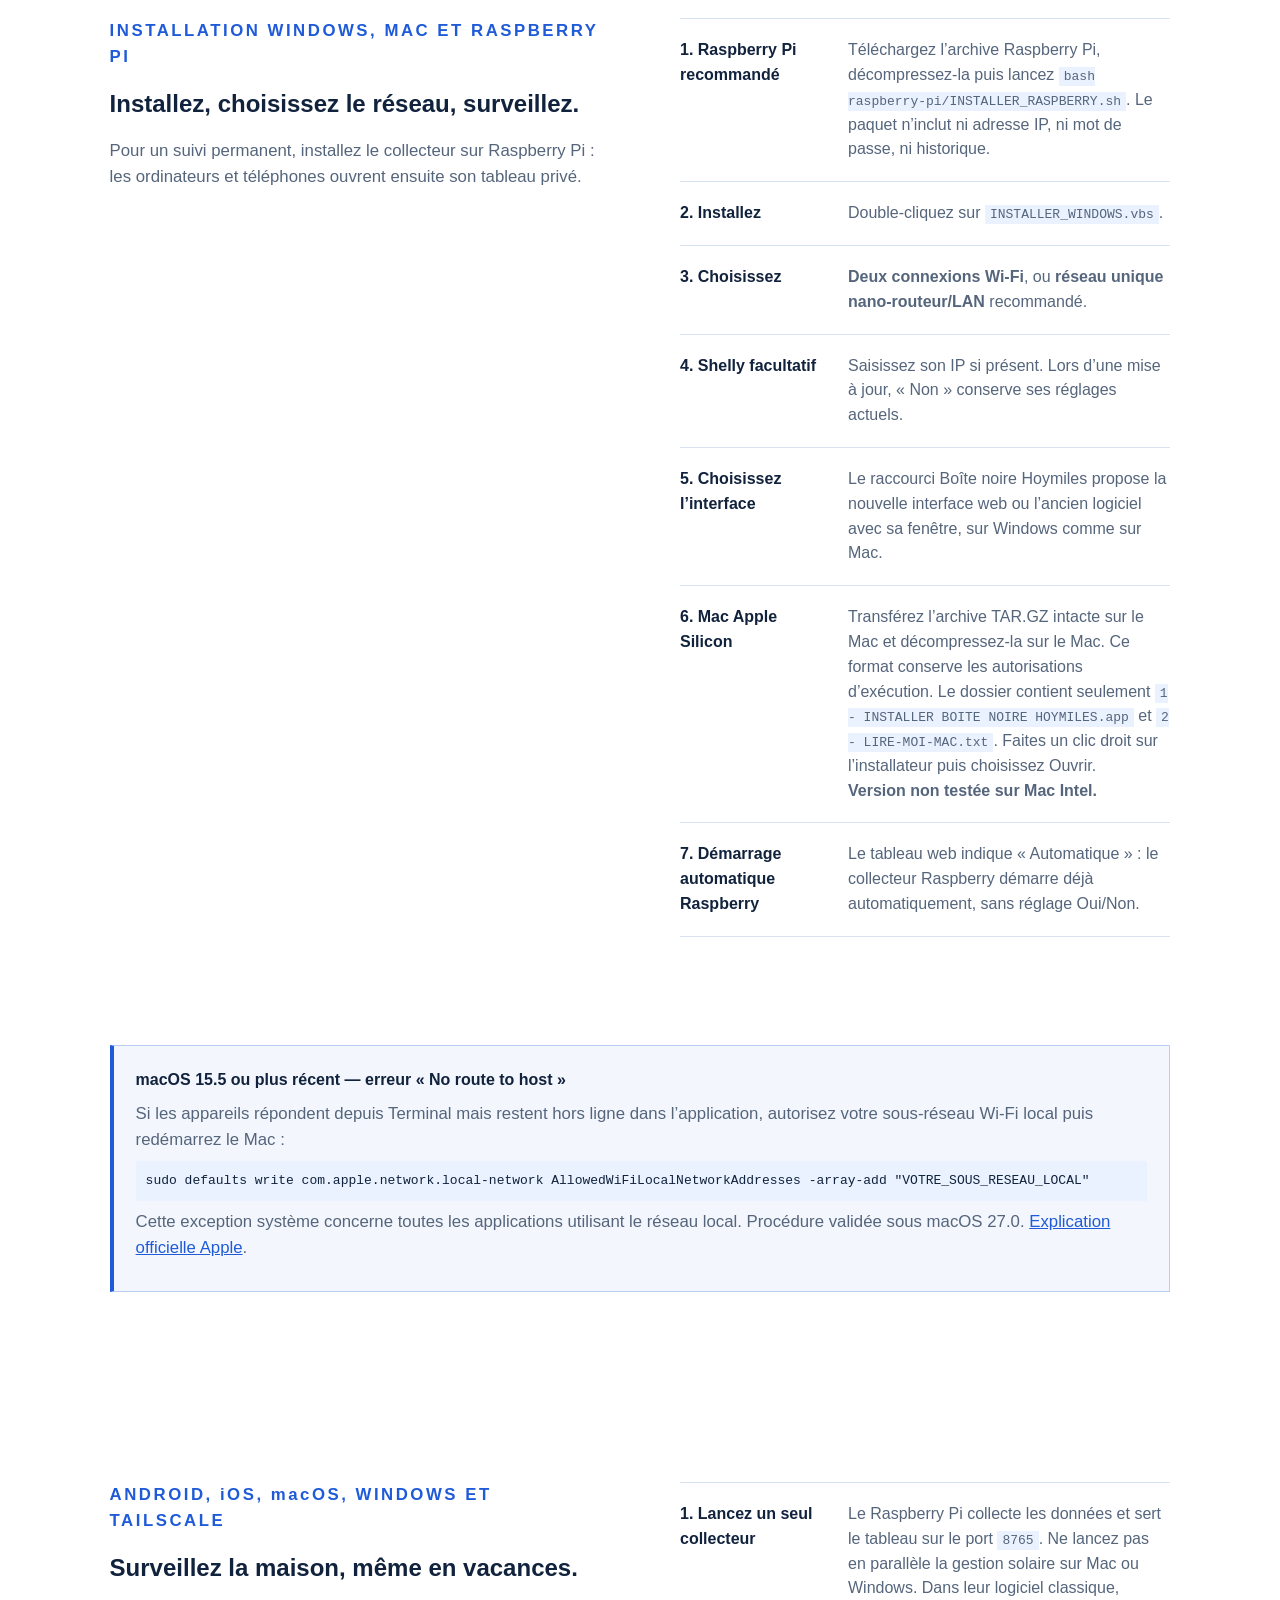
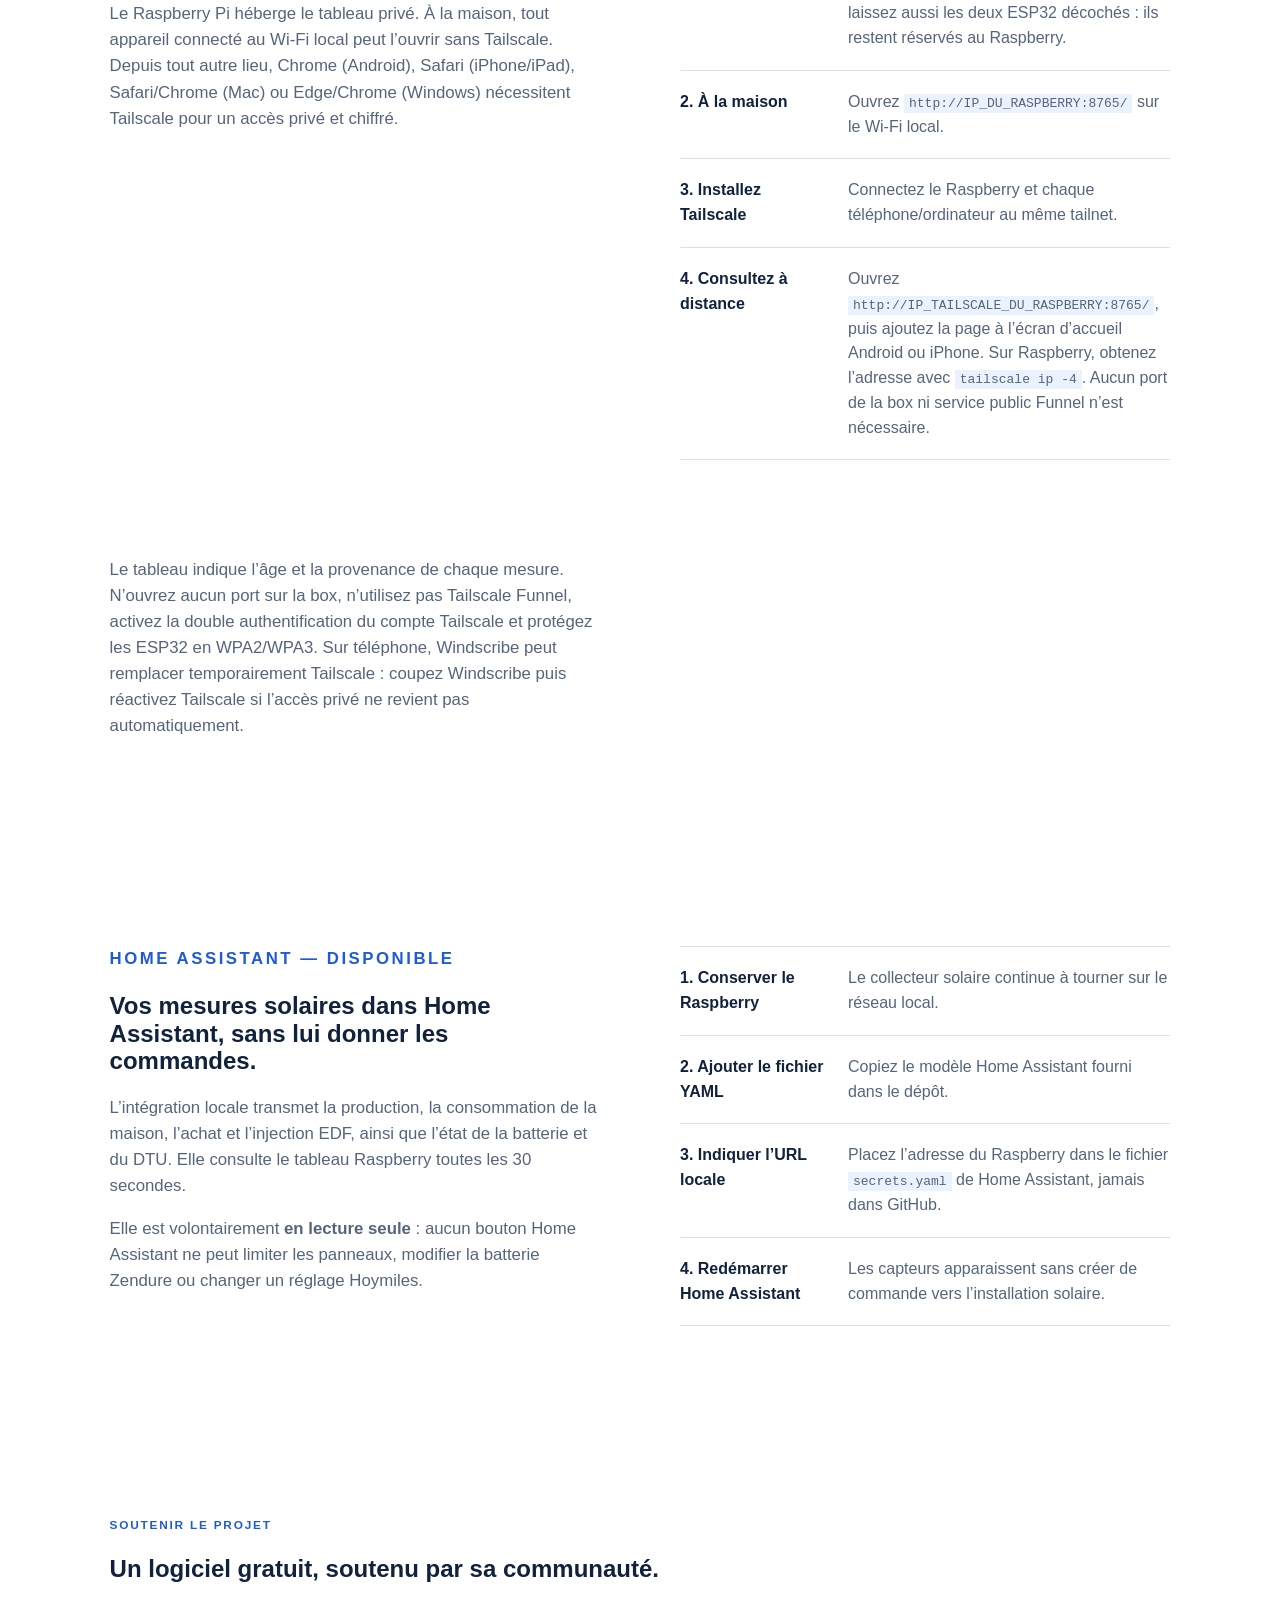
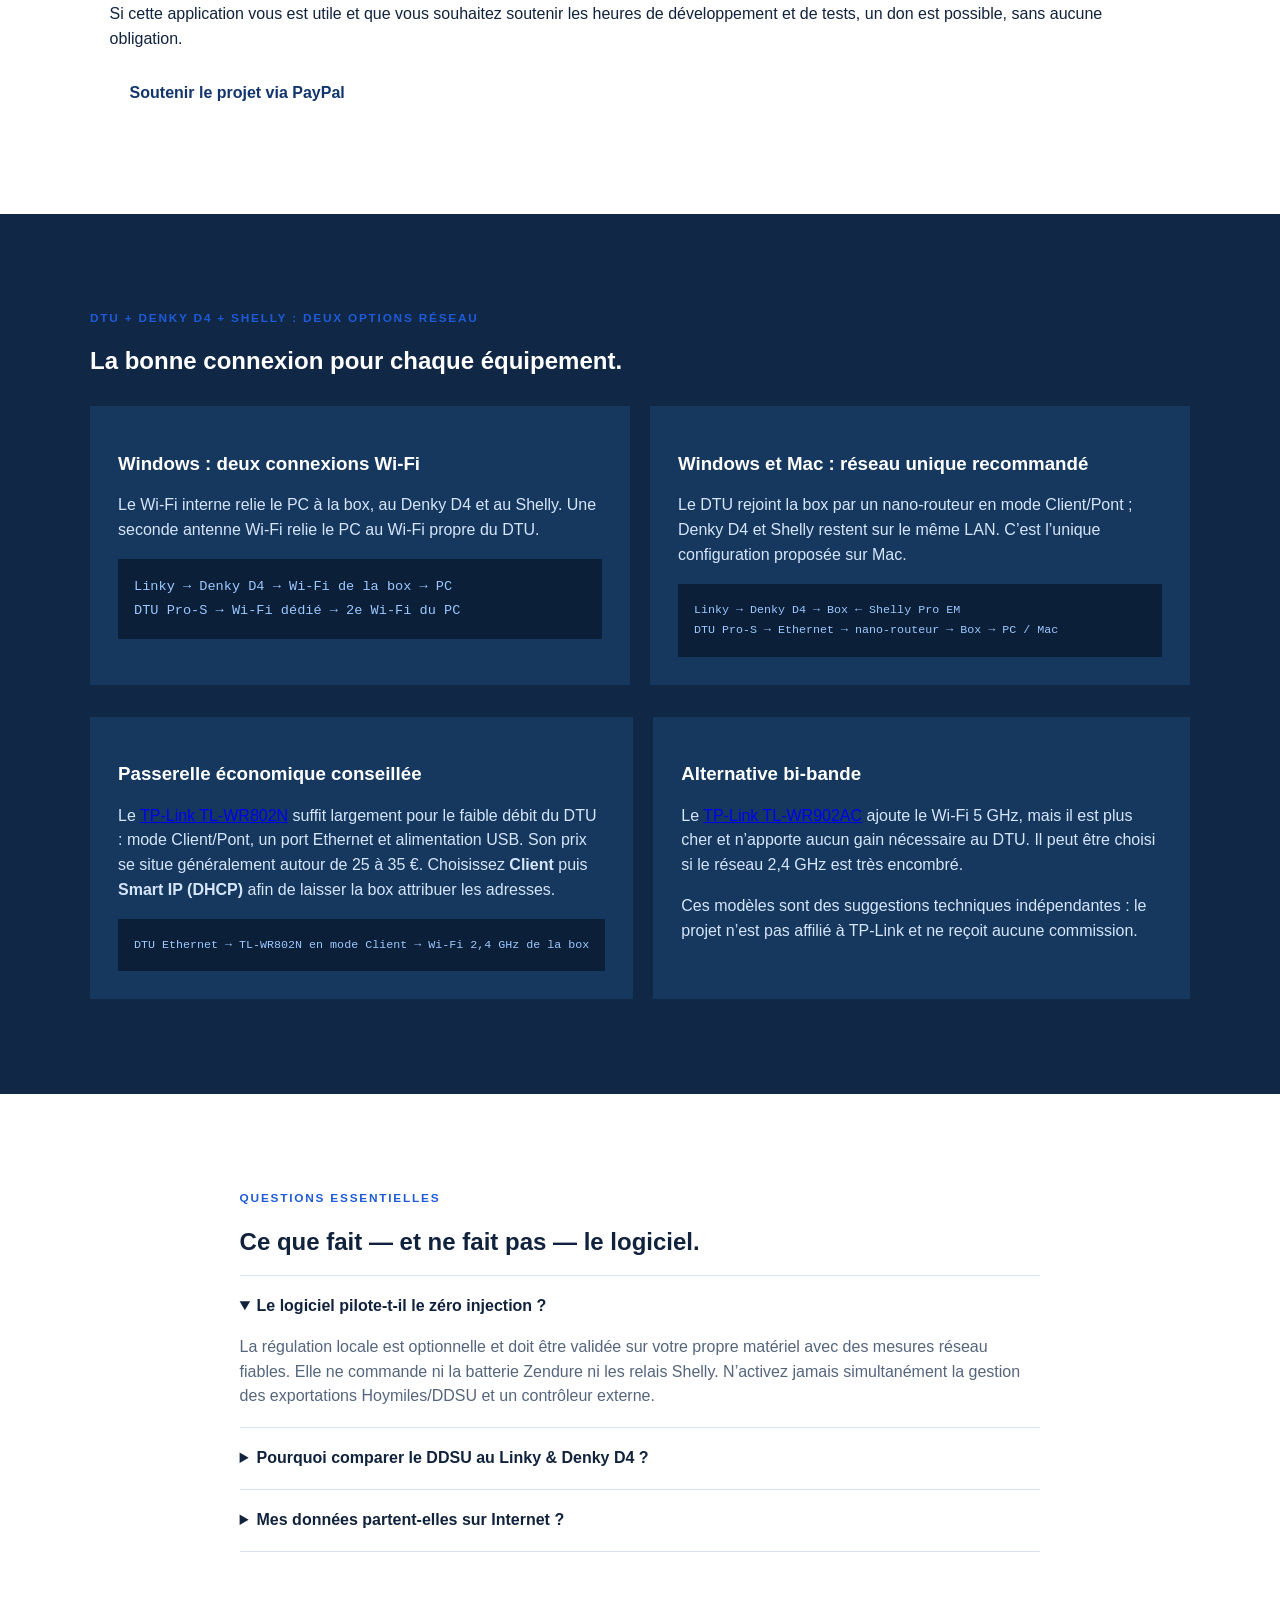
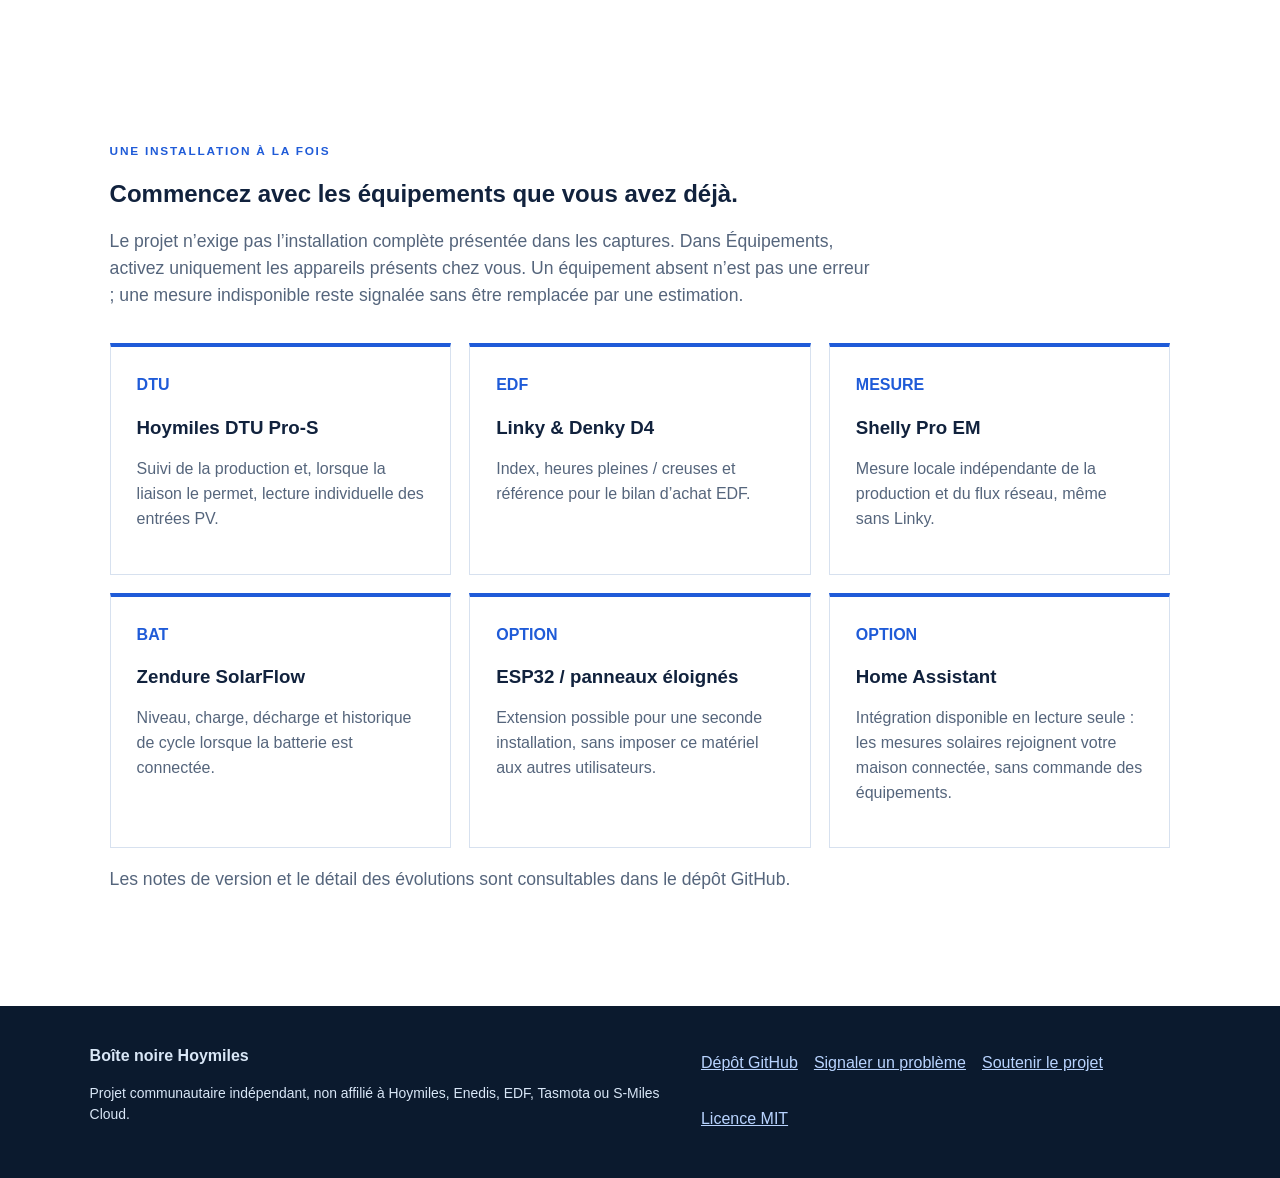
==== commit 39962f73: "Ajoute une démonstration Android hors ligne" ====
--- a/docs/index.html
+++ b/docs/index.html
@@ -45,12 +45,13 @@
         <a class="button primary" href="https://github.com/rolliurs-jpg/Homlis-DTU-PRO-S/releases/latest/download/1-MAC-Hoymiles-7.0.62-INSTALLATEUR.tar.gz">Télécharger Mac</a>
         <a class="button primary" href="https://github.com/rolliurs-jpg/Homlis-DTU-PRO-S/releases/latest/download/2-WINDOWS-Hoymiles-7.0.66-COMPLET.zip">Télécharger Windows</a>
         <a class="button secondary" href="mon-solaire-android-test.apk">Télécharger Android · test</a>
+        <a class="button secondary" href="mon-solaire-android-demo.apk">Télécharger Android · démo</a>
         <a class="button demo-button" href="demo.html">▶ Démo solaire</a>
         <a class="button demo-button" href="demo-home-assistant.html">⌂ Démo Home Assistant</a>
         <a class="button secondary" href="#choisir">Voir mon installation</a>
         <a class="button secondary" href="#installation">Guide d’installation</a>
       </div>
-      <p class="small">APK Android expérimental, distribué hors Google Play : nécessite votre propre installation et une connexion privée. Il affiche le tableau réel et ses commandes. Testé de manière limitée ; votre appareil peut avertir lors de l’installation.</p>
+      <p class="small">Deux APK expérimentaux hors Google Play : la démo fonctionne avec des données fictives sans connexion ; le test utilise votre propre installation et affiche ses commandes réelles. Votre appareil peut avertir lors de l’installation.</p>
       <ul class="trust-list" aria-label="Points essentiels">
         <li>✓ Collecte permanente sur Raspberry Pi</li>
         <li>✓ Vos mesures restent chez vous</li>
@@ -138,7 +139,7 @@
         <article class="card"><span>W</span><h3>Windows</h3><p>Application complète, installation locale, historique et démarrage automatique facultatif.</p></article>
         <article class="card"><span>M</span><h3>macOS Apple Silicon</h3><p>Installateur autonome, sauvegarde des données avant mise à jour et fonctionnement sur le réseau local.</p></article>
         <article class="card"><span>π</span><h3>Raspberry Pi recommandé</h3><p>Collecteur permanent par service systemd, tableau web privé et accès Tailscale, sans ordinateur laissé allumé.</p></article>
-        <article class="card"><span>A</span><h3>Android</h3><p>Accès dans Chrome ou avec notre <a href="mon-solaire-android-test.apk">APK expérimental gratuit</a>. À distance, utilisez Tailscale pour accéder à votre propre installation.</p></article>
+        <article class="card"><span>A</span><h3>Android</h3><p>Découvrez l’<a href="mon-solaire-android-demo.apk">APK démo hors ligne</a> ou utilisez l’<a href="mon-solaire-android-test.apk">APK test avec votre installation</a>. À distance, utilisez une connexion privée comme Tailscale.</p></article>
         <article class="card"><span>i</span><h3>iPhone et iPad</h3><p>Dans Safari, sur le Wi-Fi de la maison sans Tailscale ; depuis tout autre lieu, accès privé avec Tailscale. Ajout possible à l’écran d’accueil.</p></article>
       </div>
     </section>
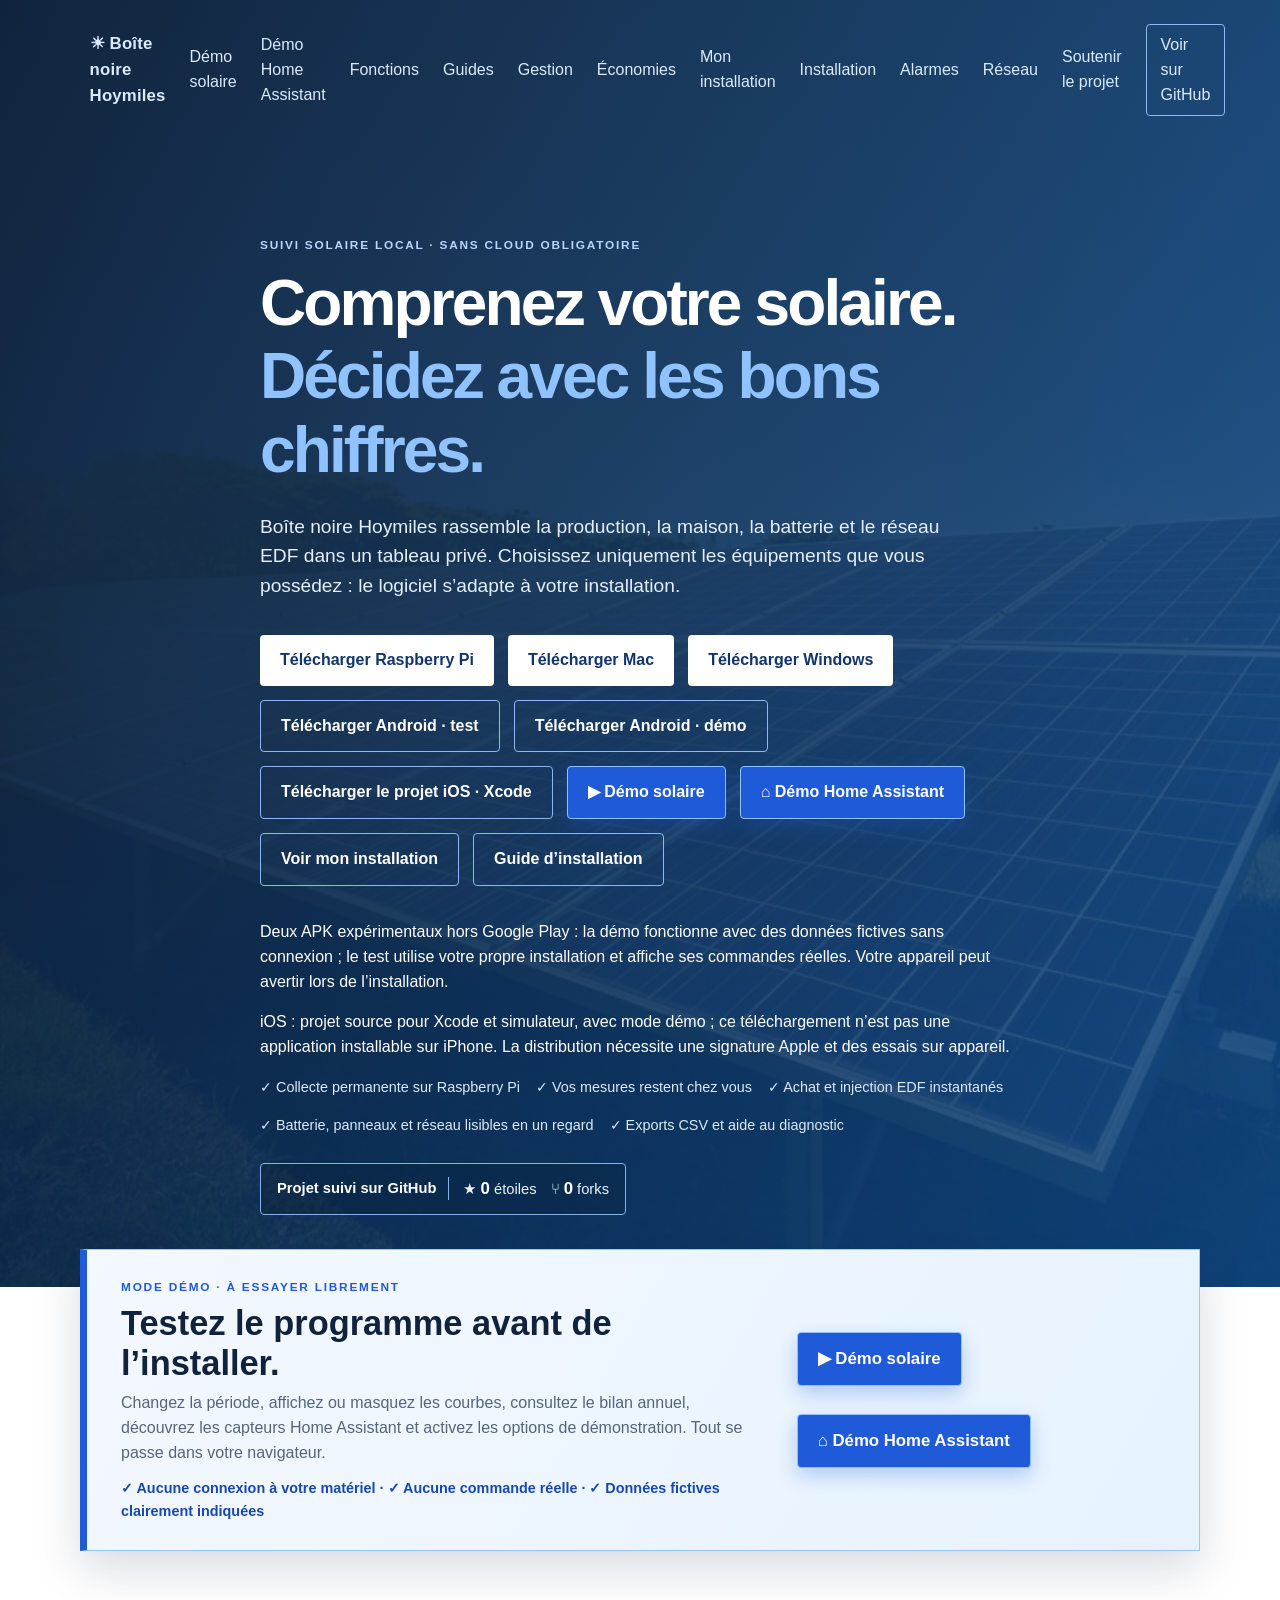
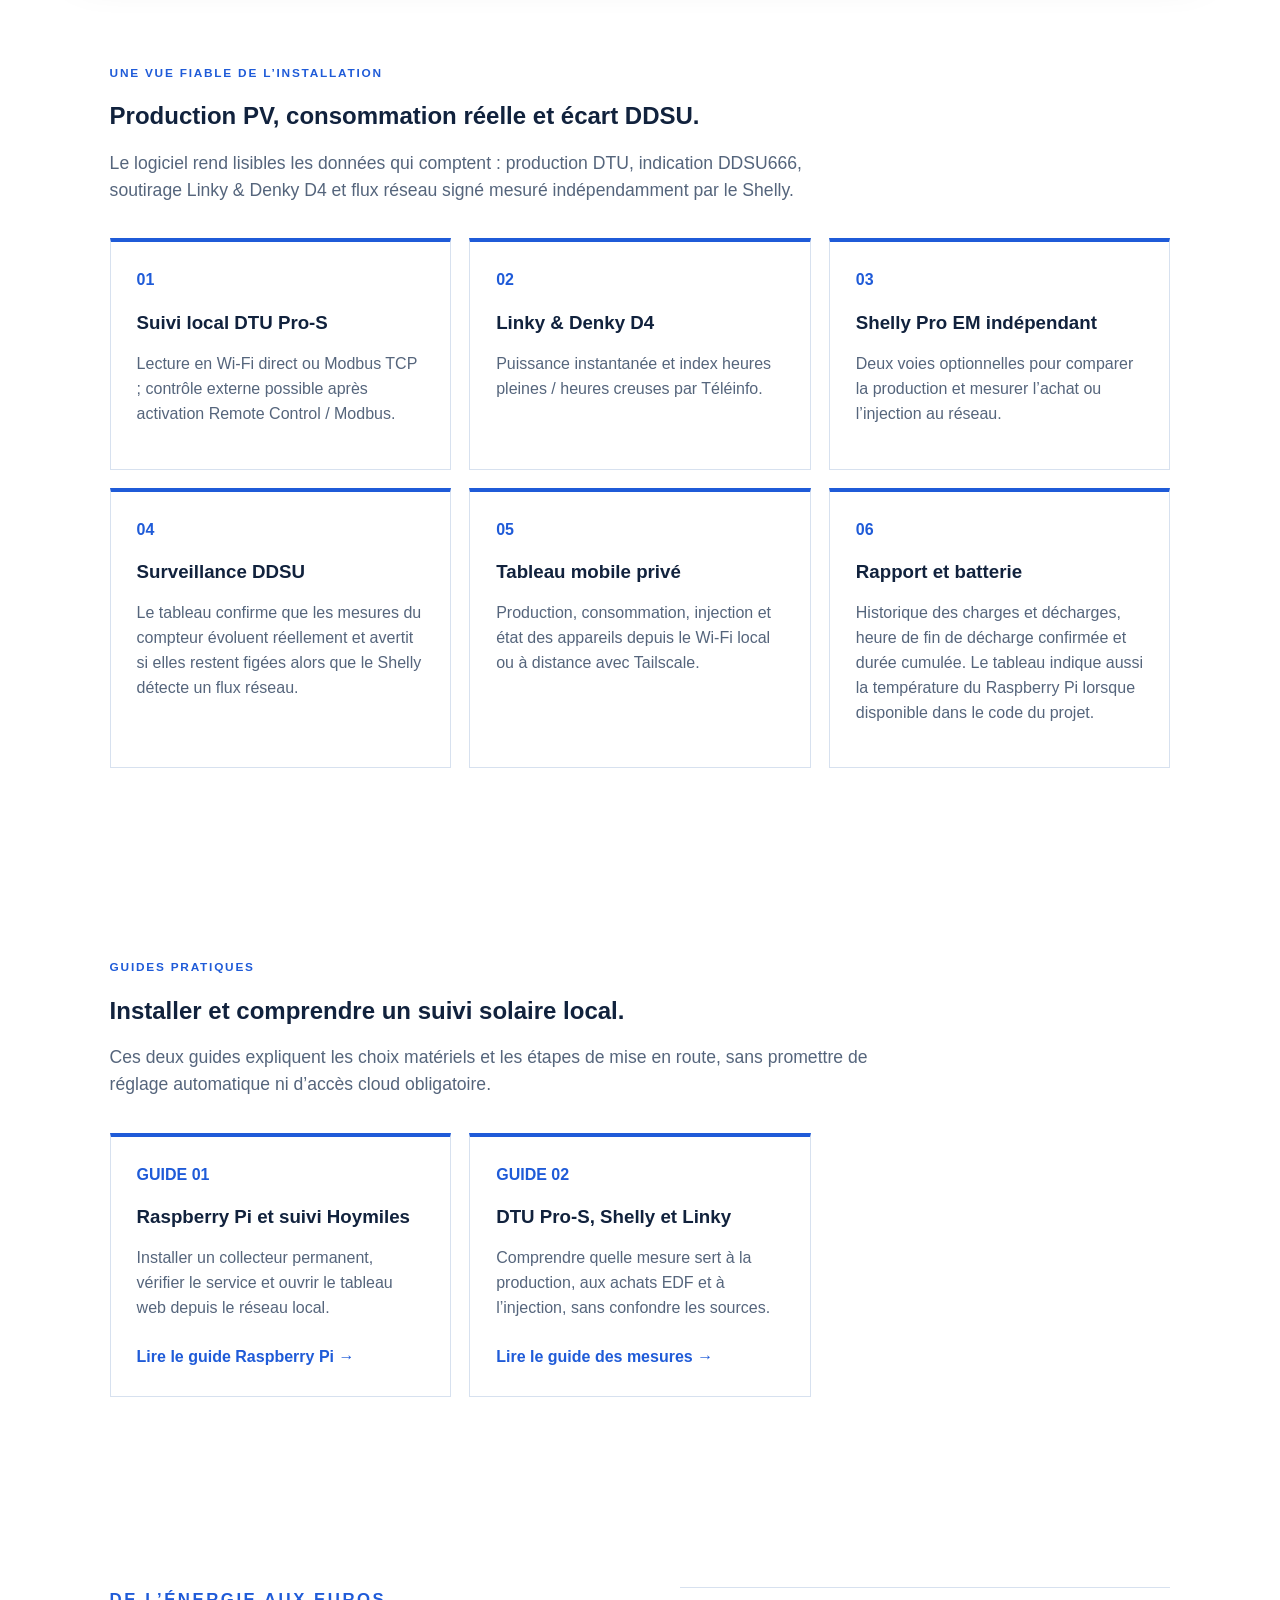
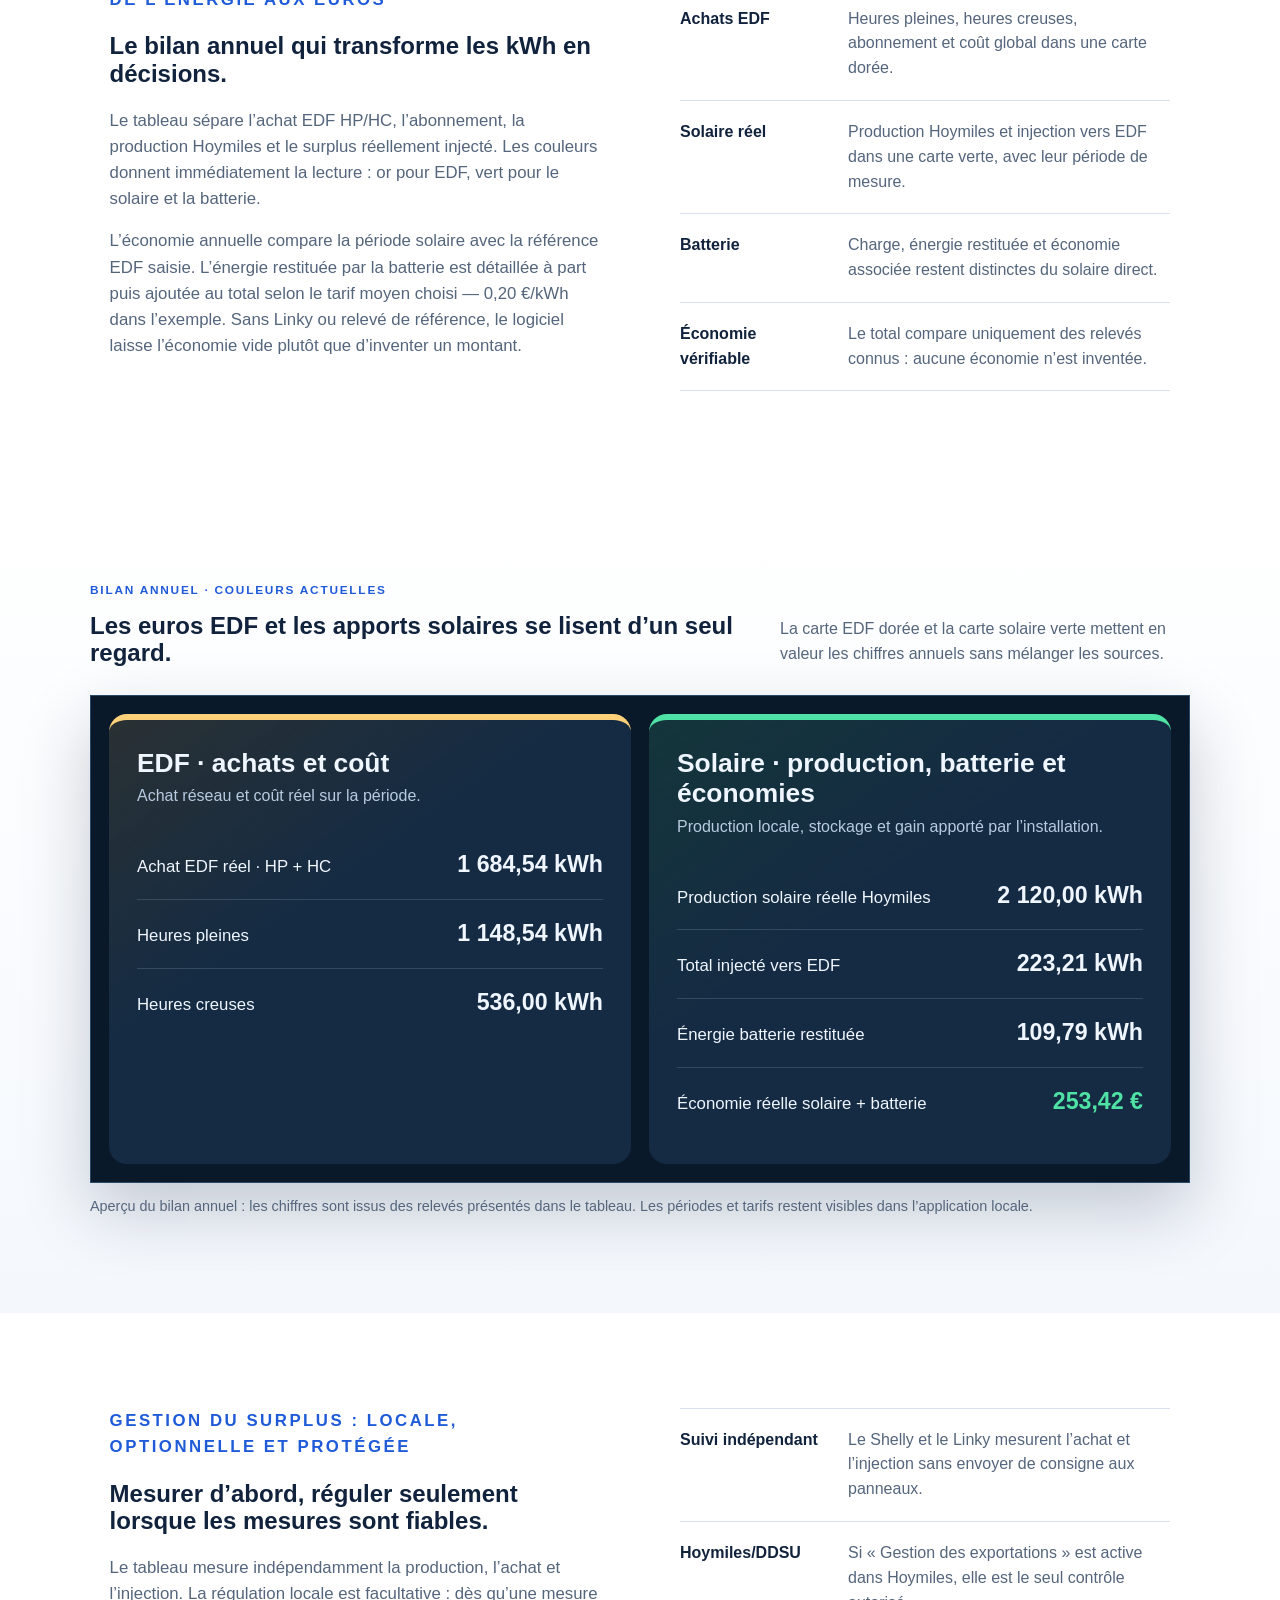
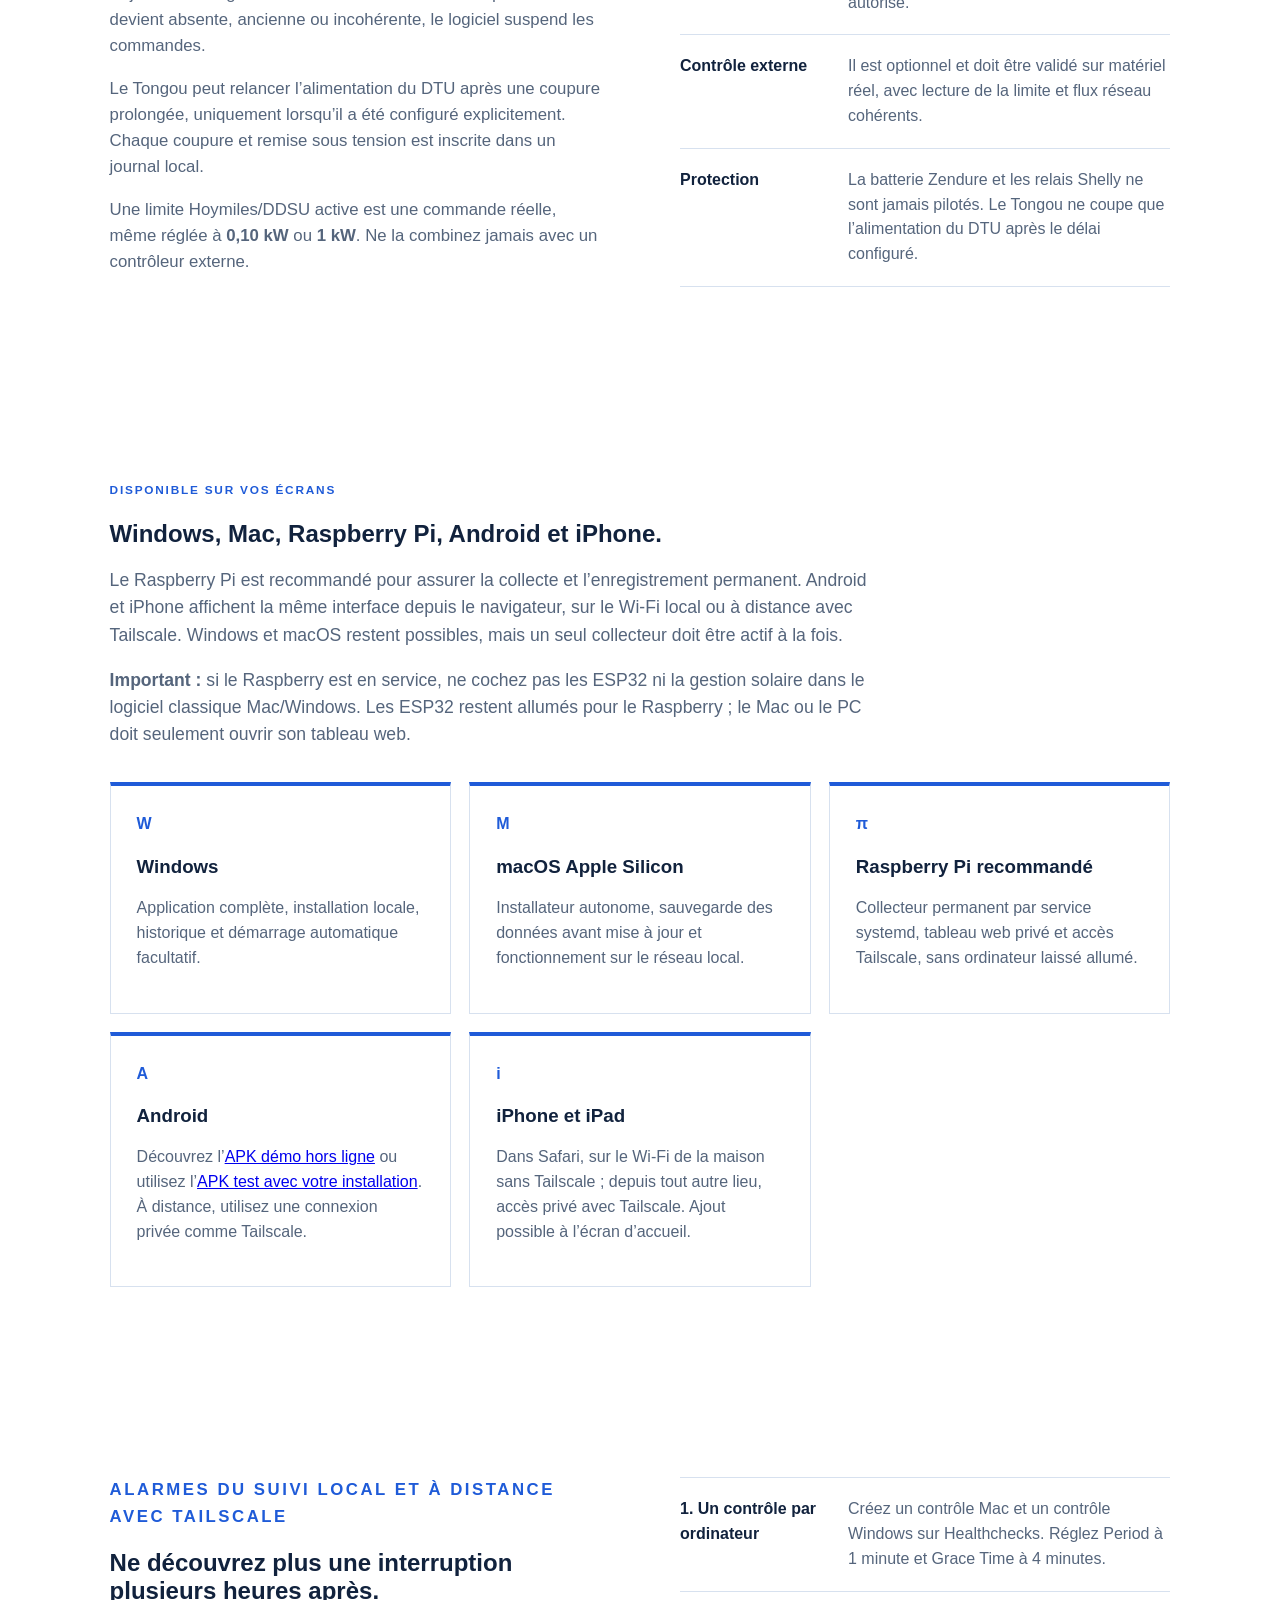
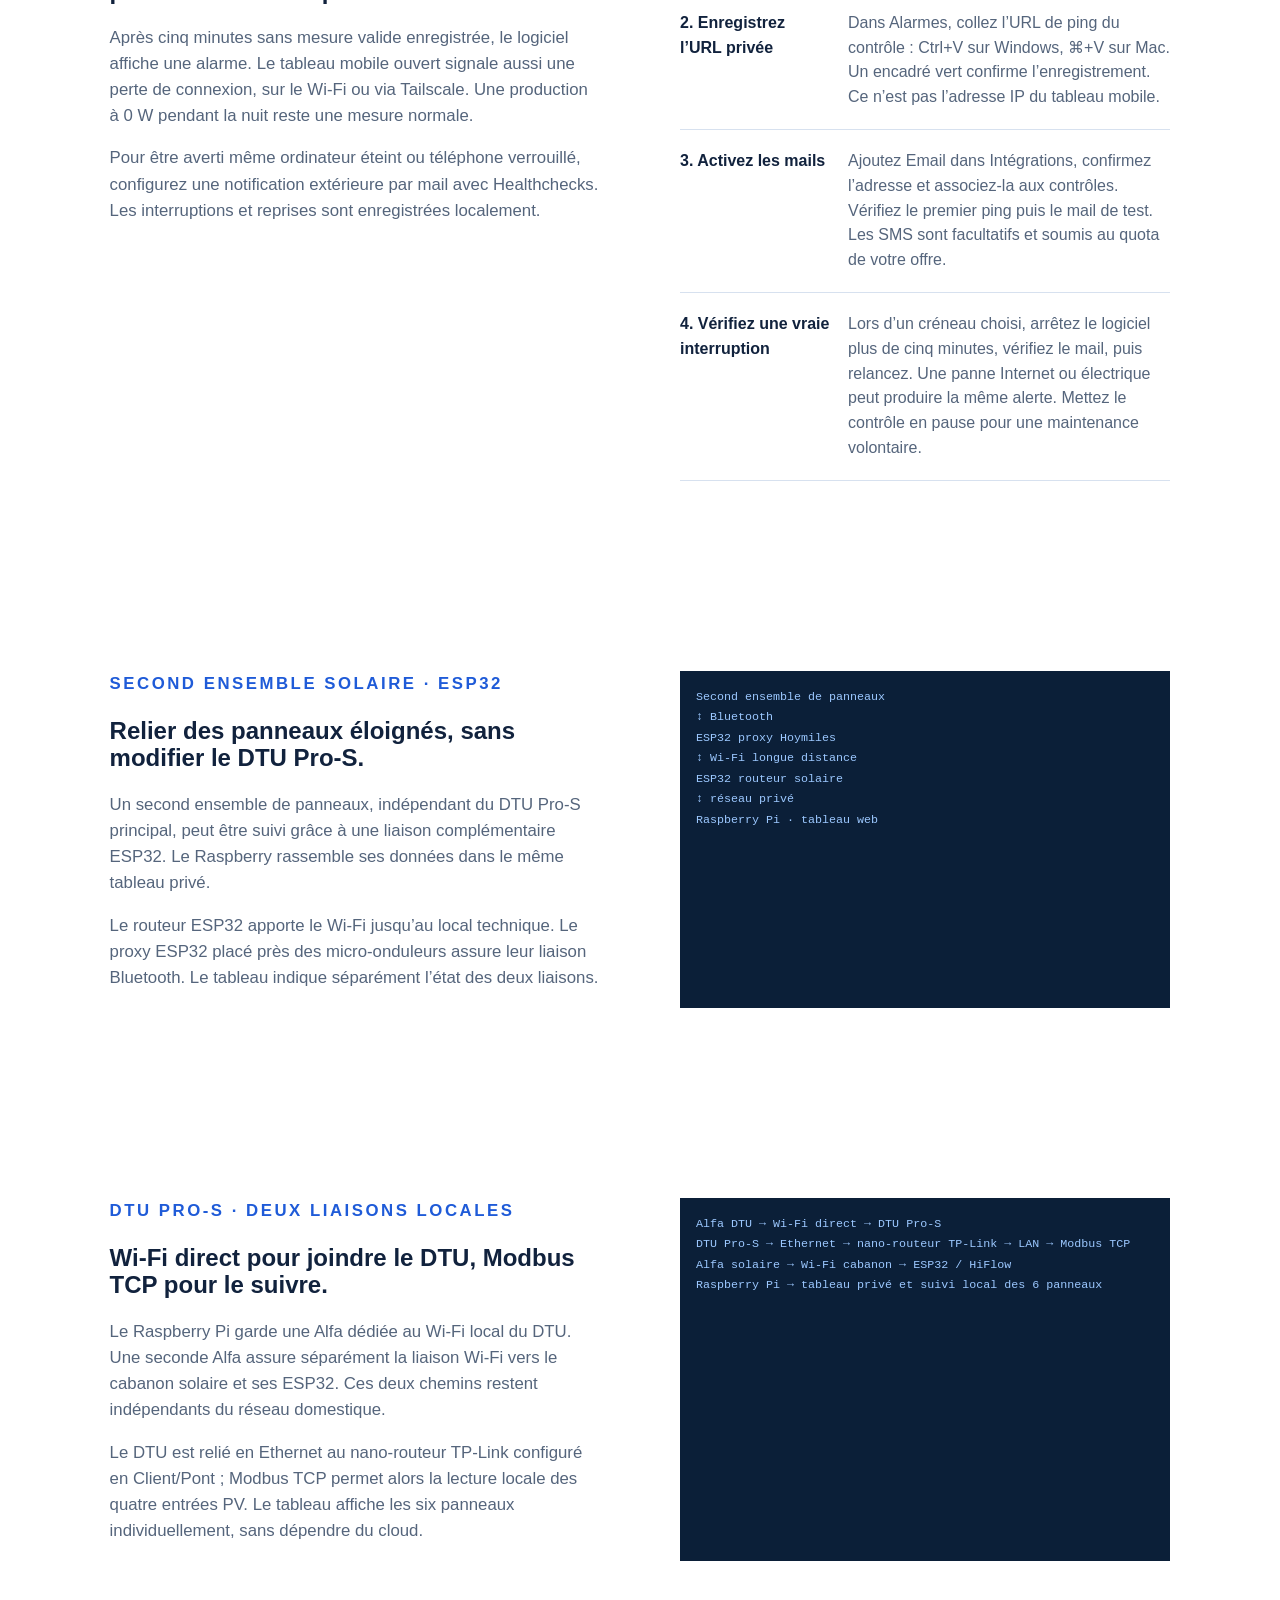
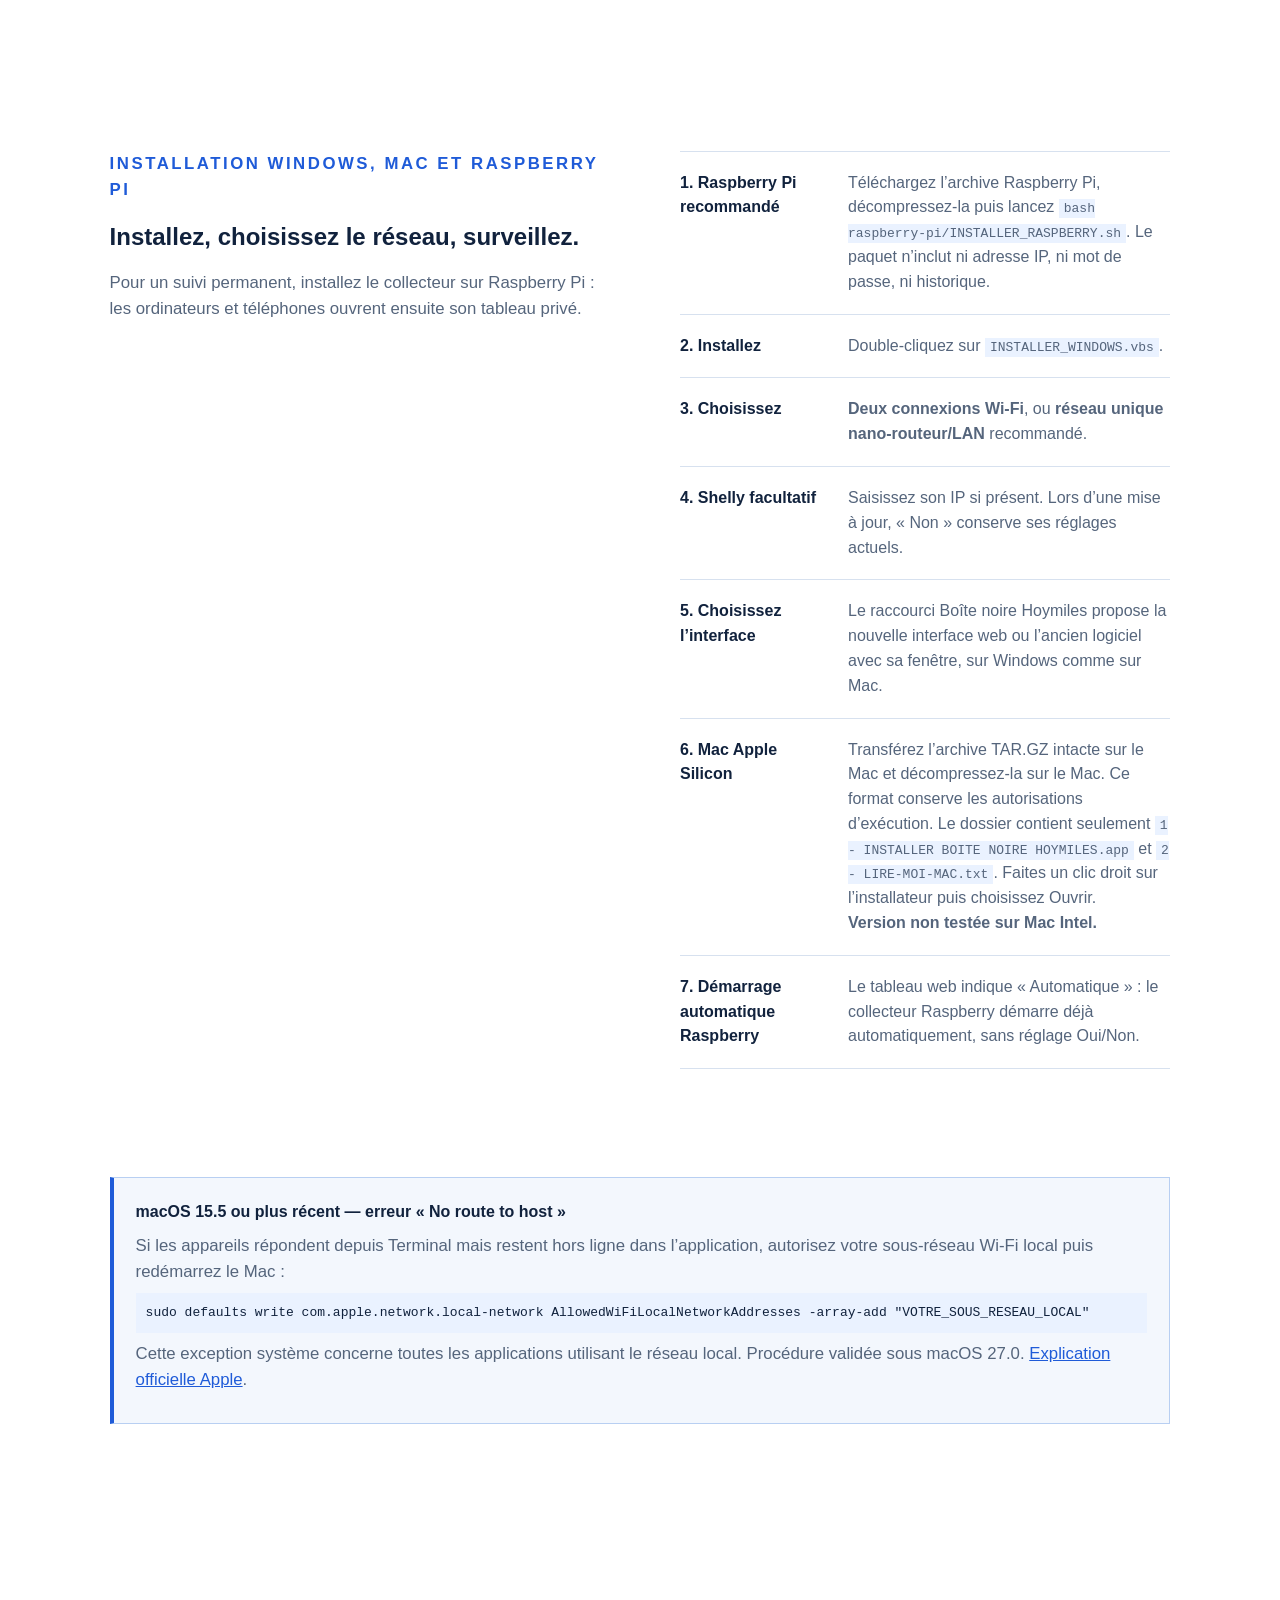
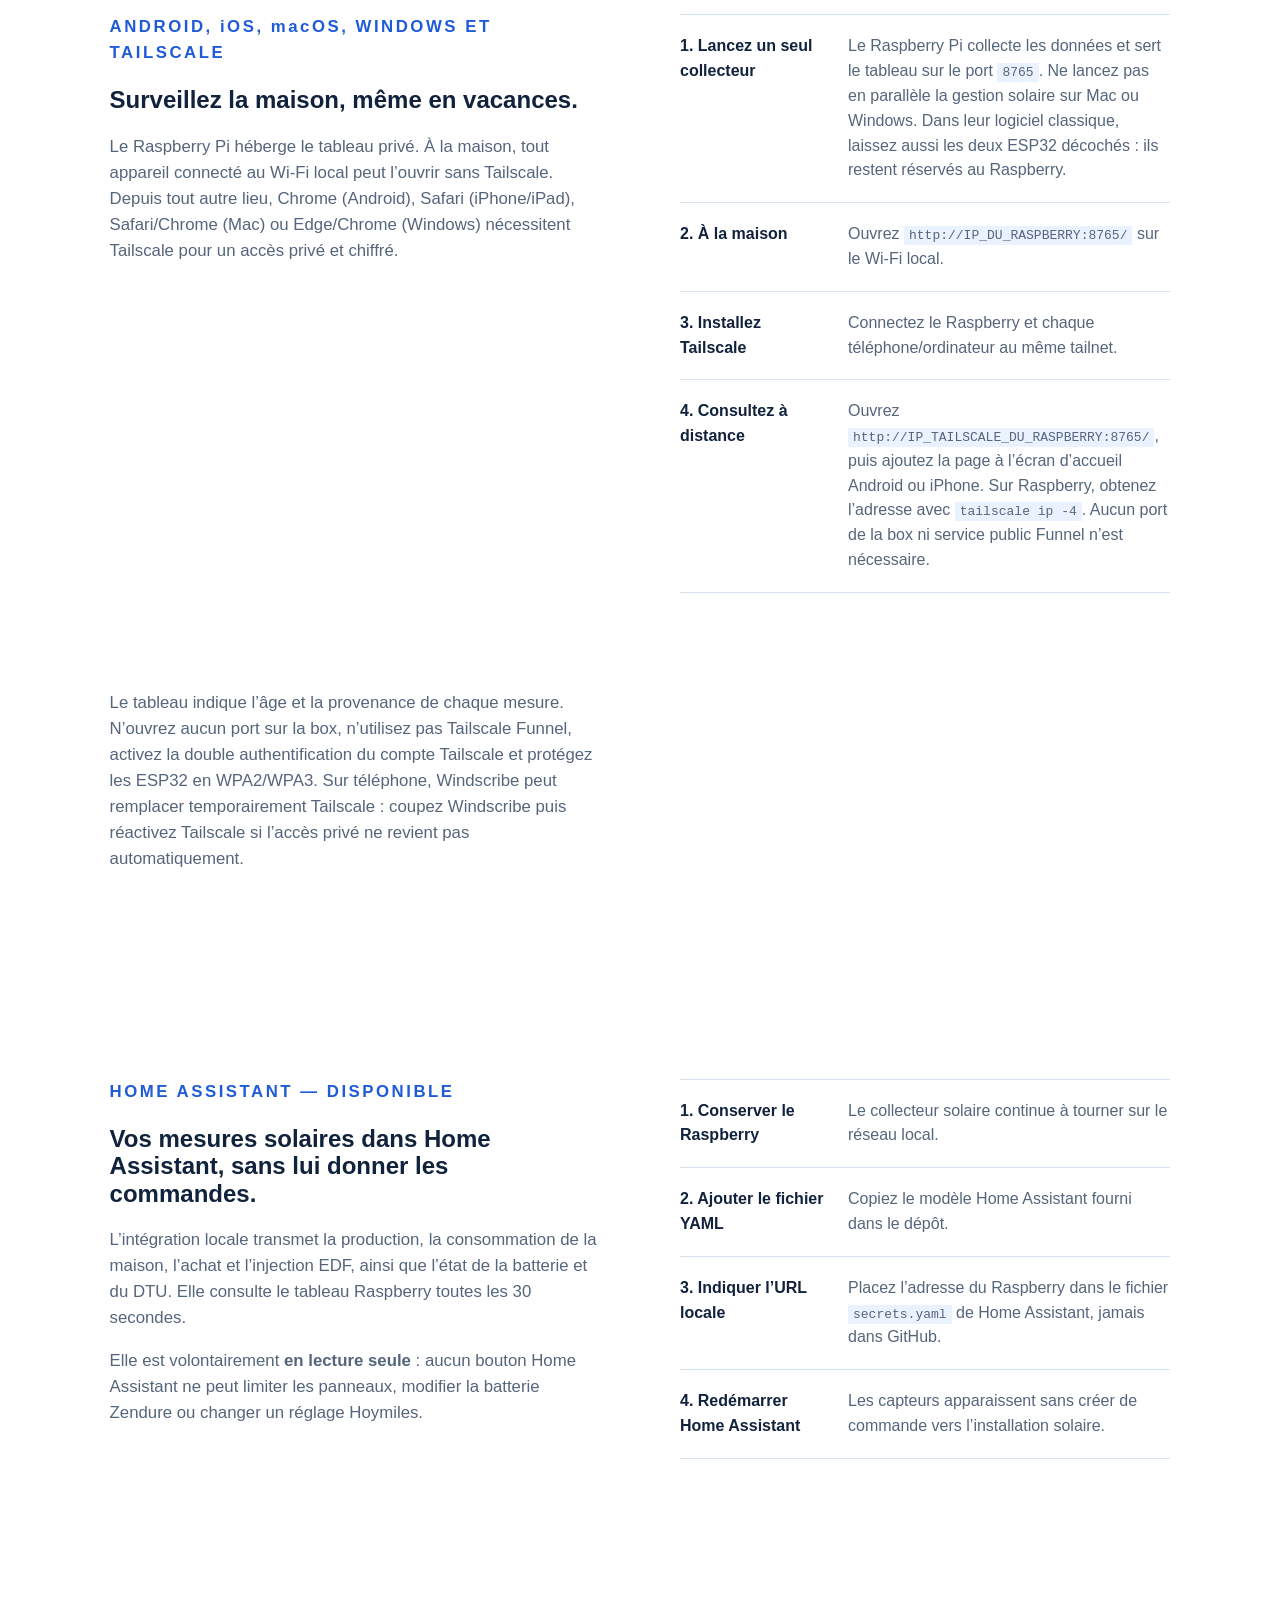
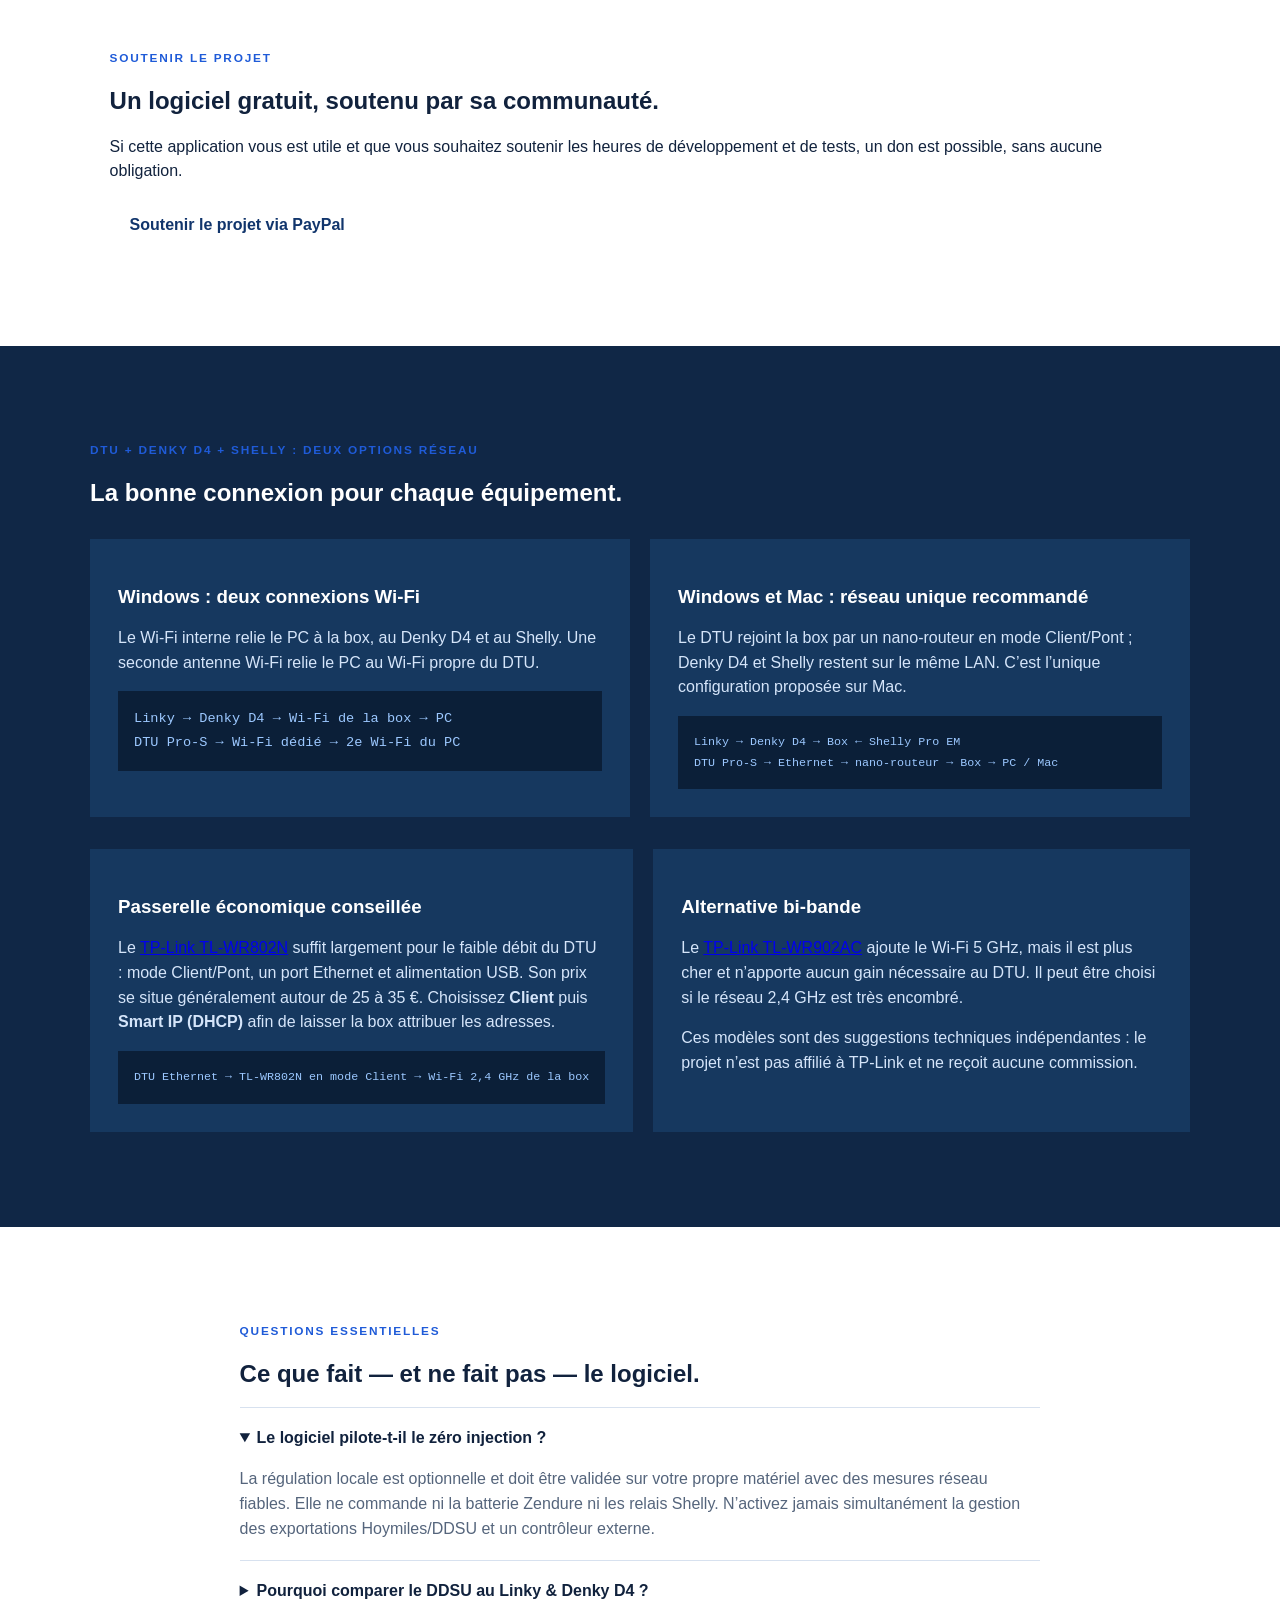
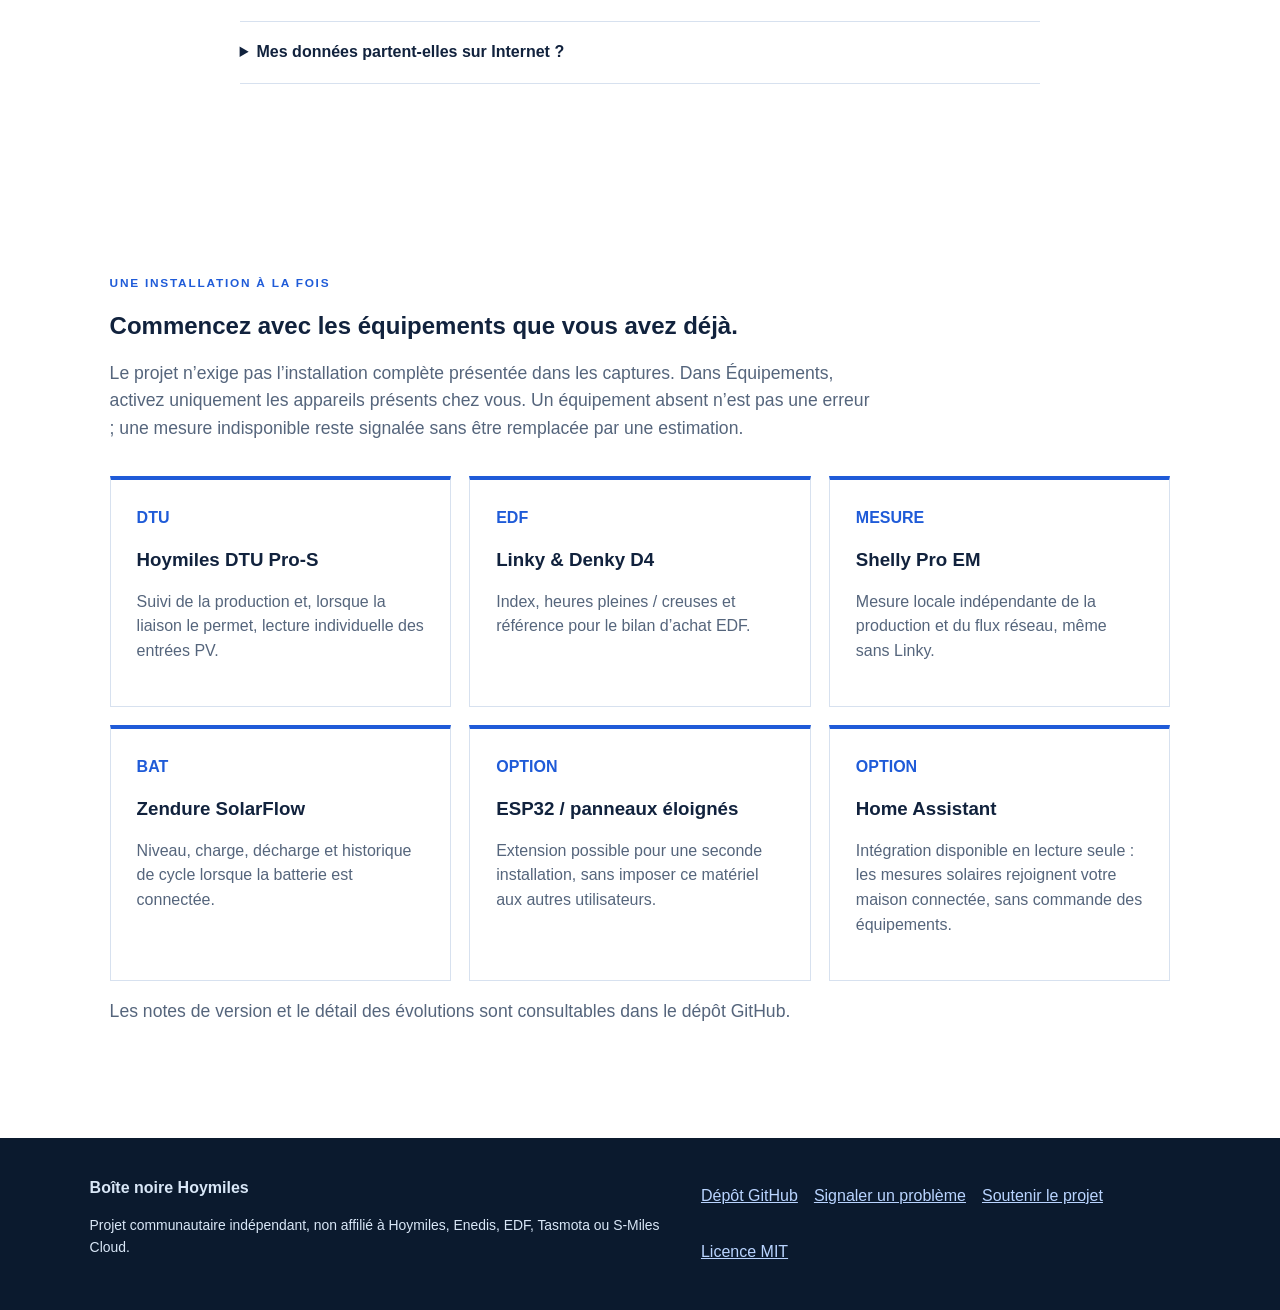
==== commit 666907ff: "Ajoute le prototype iOS et sources Android" ====
--- a/docs/index.html
+++ b/docs/index.html
@@ -46,12 +46,14 @@
         <a class="button primary" href="https://github.com/rolliurs-jpg/Homlis-DTU-PRO-S/releases/latest/download/2-WINDOWS-Hoymiles-7.0.66-COMPLET.zip">Télécharger Windows</a>
         <a class="button secondary" href="mon-solaire-android-test.apk">Télécharger Android · test</a>
         <a class="button secondary" href="mon-solaire-android-demo.apk">Télécharger Android · démo</a>
+        <a class="button secondary" href="mon-solaire-ios-projet.zip">Télécharger le projet iOS · Xcode</a>
         <a class="button demo-button" href="demo.html">▶ Démo solaire</a>
         <a class="button demo-button" href="demo-home-assistant.html">⌂ Démo Home Assistant</a>
         <a class="button secondary" href="#choisir">Voir mon installation</a>
         <a class="button secondary" href="#installation">Guide d’installation</a>
       </div>
       <p class="small">Deux APK expérimentaux hors Google Play : la démo fonctionne avec des données fictives sans connexion ; le test utilise votre propre installation et affiche ses commandes réelles. Votre appareil peut avertir lors de l’installation.</p>
+      <p class="small">iOS : projet source pour Xcode et simulateur, avec mode démo ; ce téléchargement n’est pas une application installable sur iPhone. La distribution nécessite une signature Apple et des essais sur appareil.</p>
       <ul class="trust-list" aria-label="Points essentiels">
         <li>✓ Collecte permanente sur Raspberry Pi</li>
         <li>✓ Vos mesures restent chez vous</li>
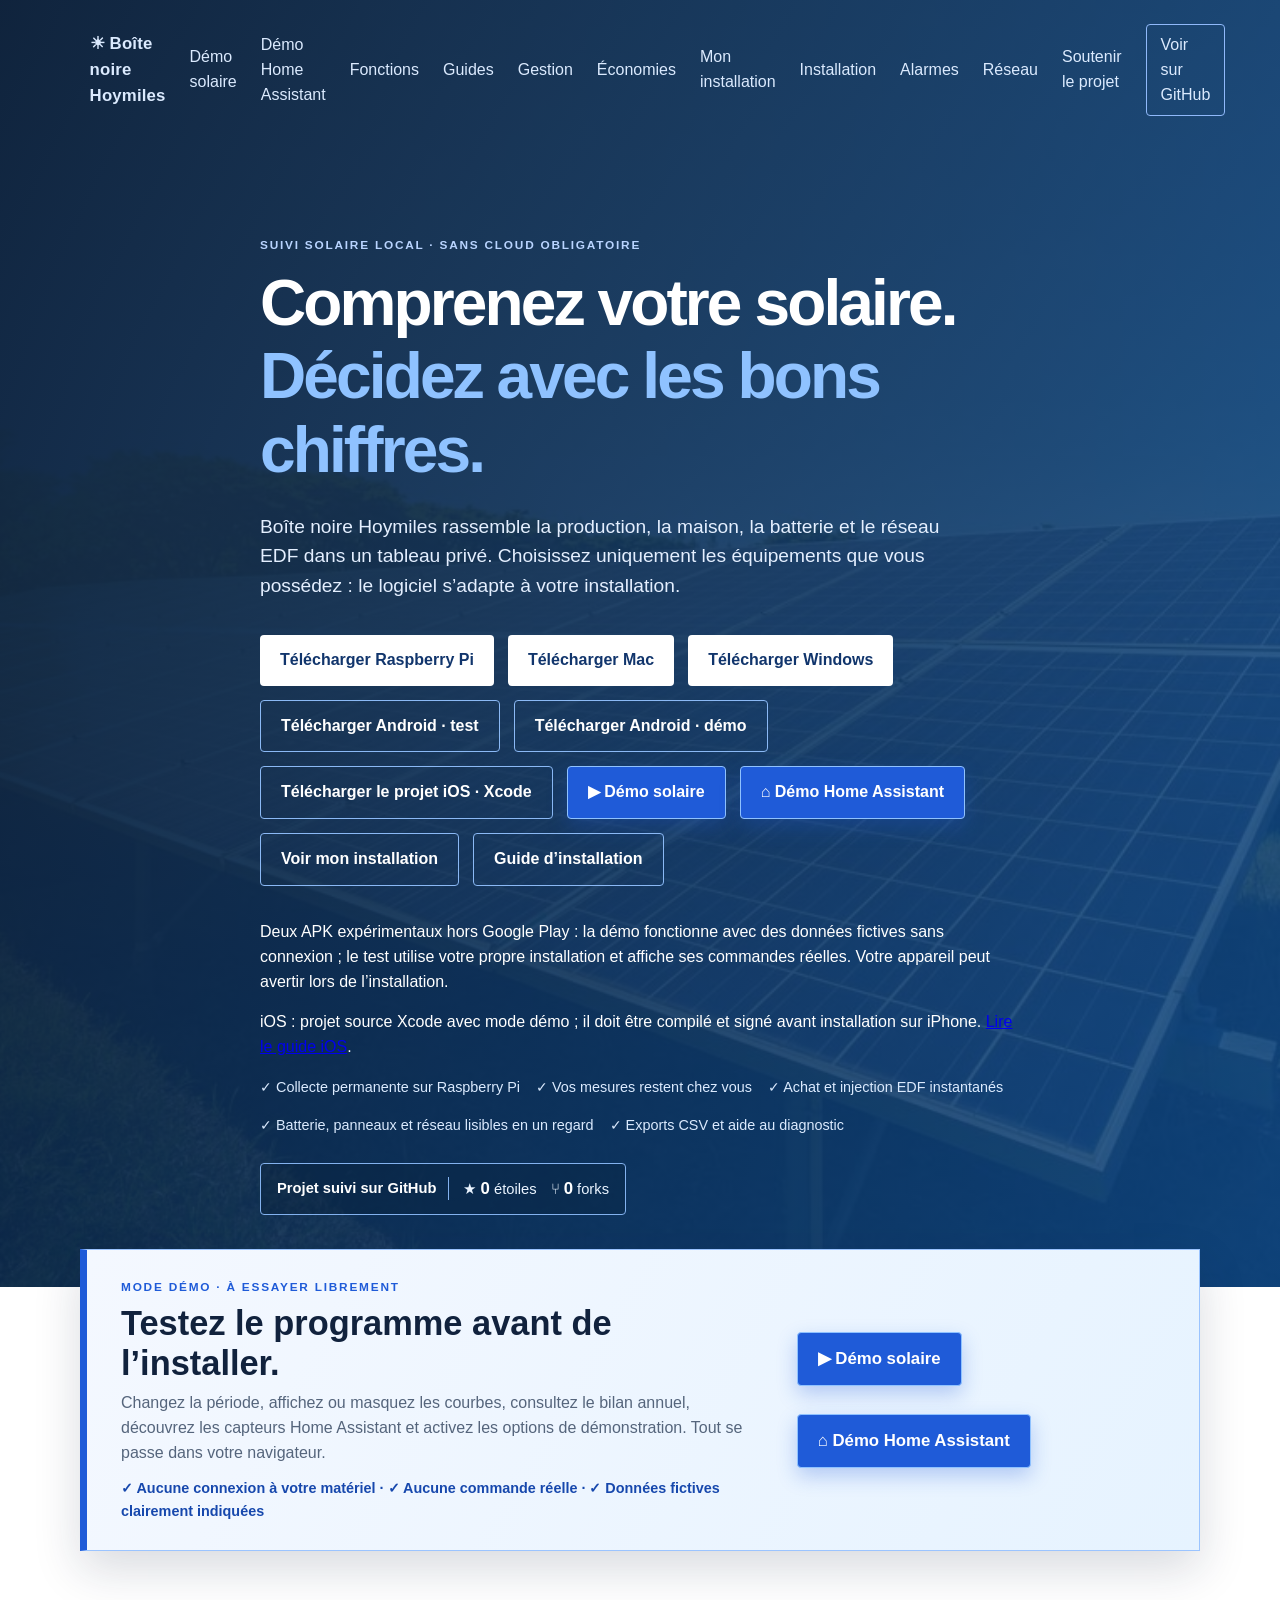
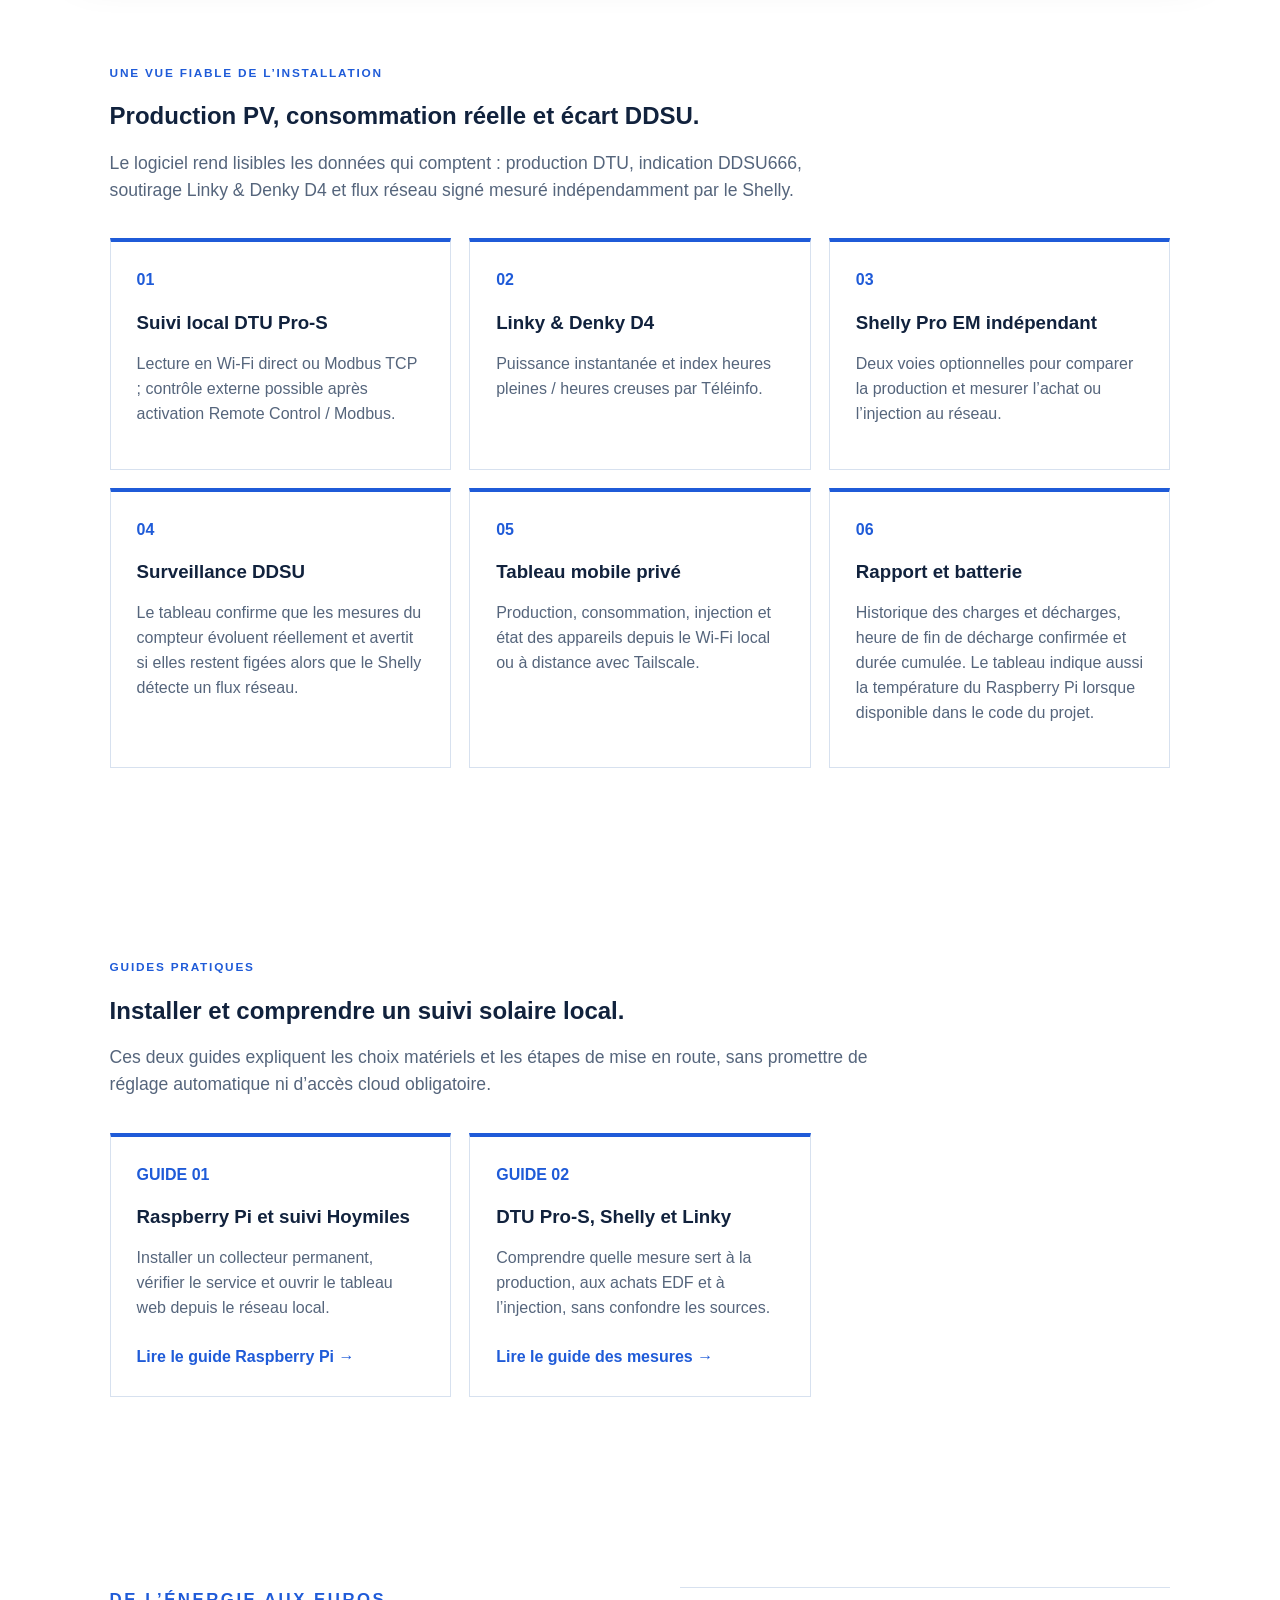
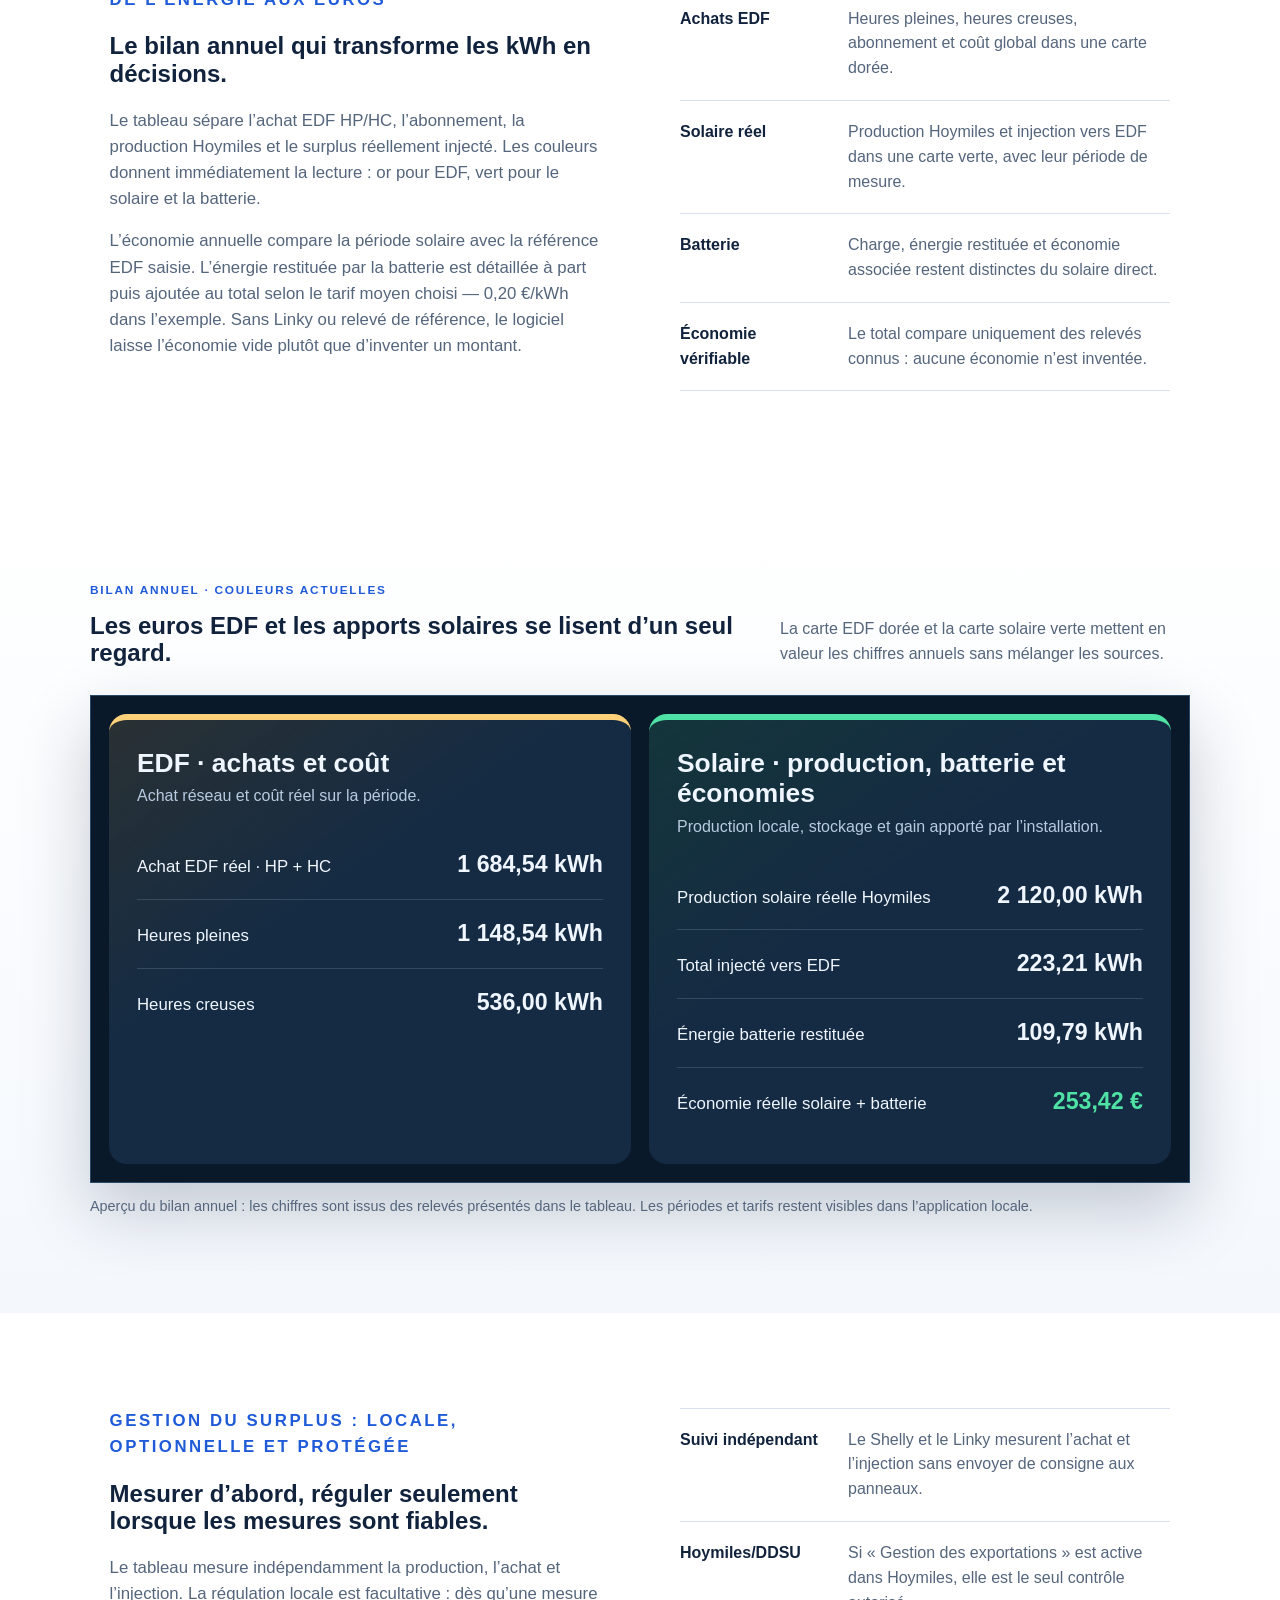
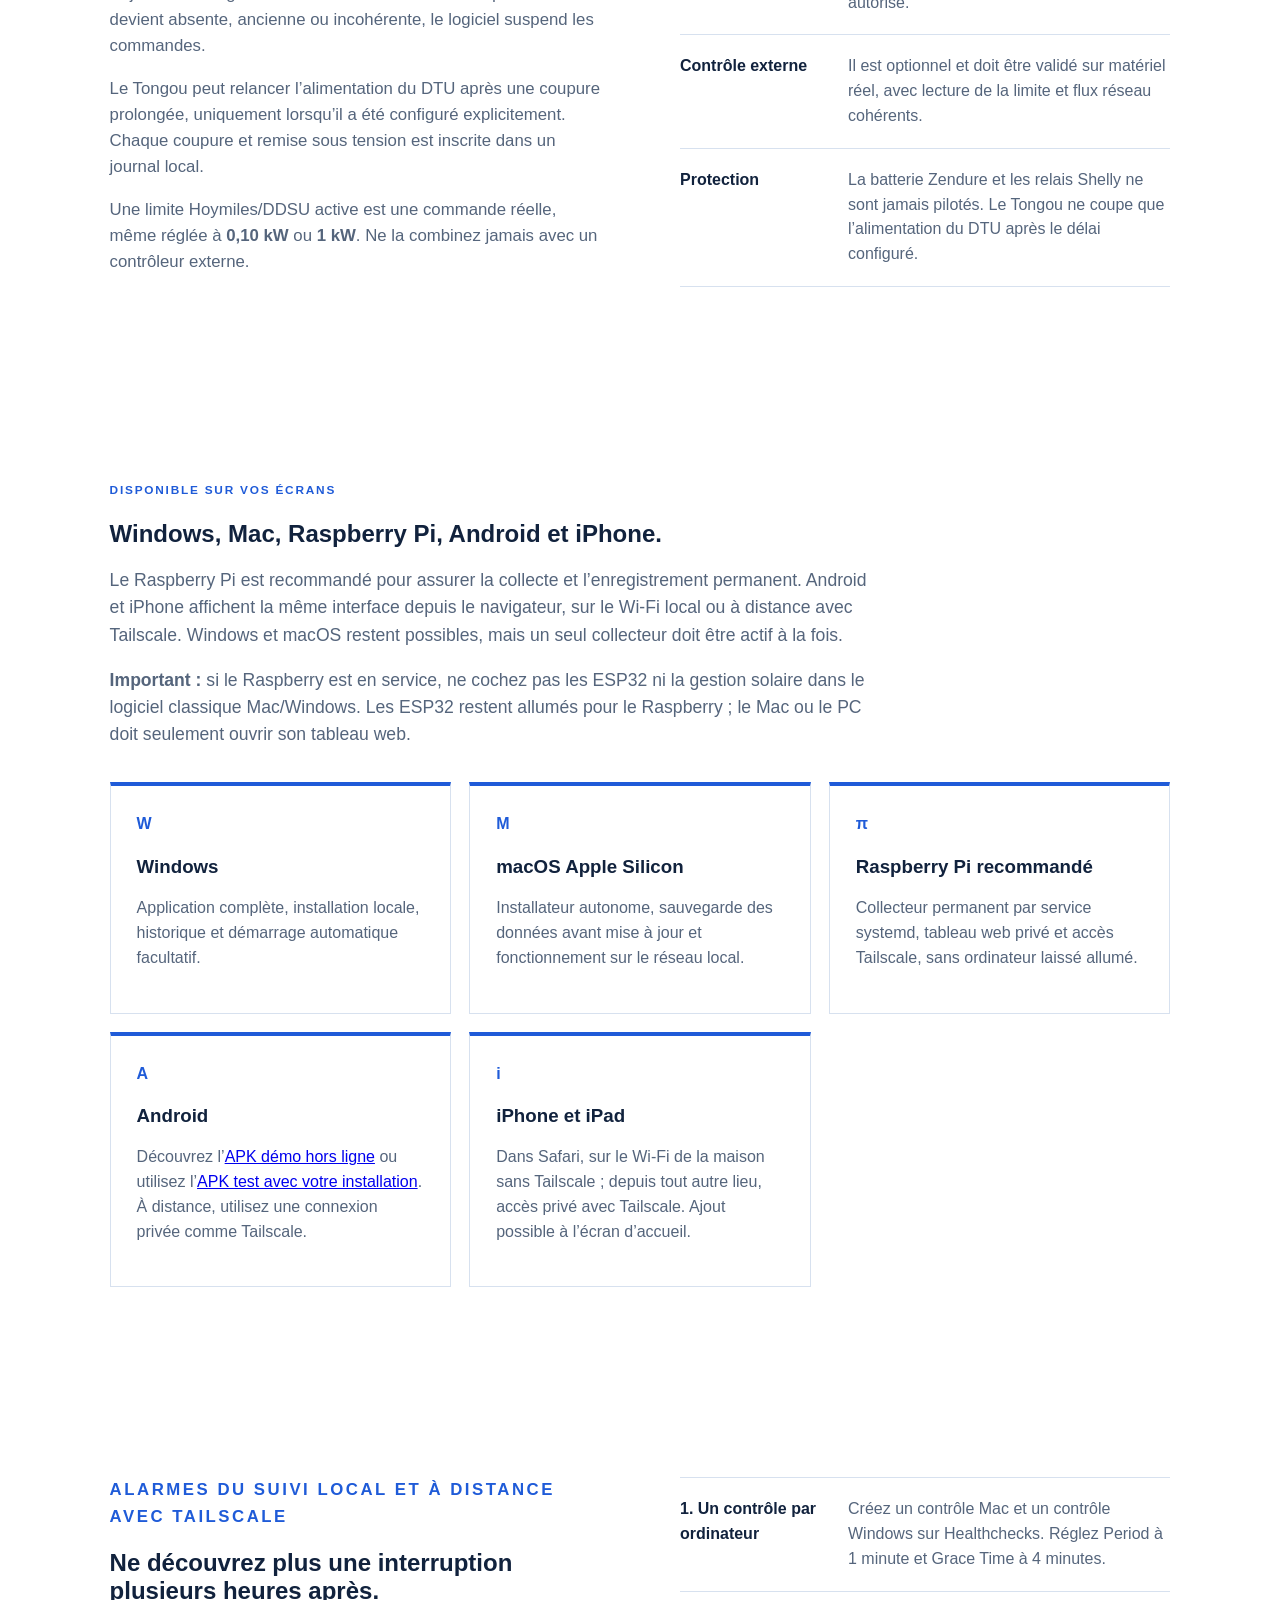
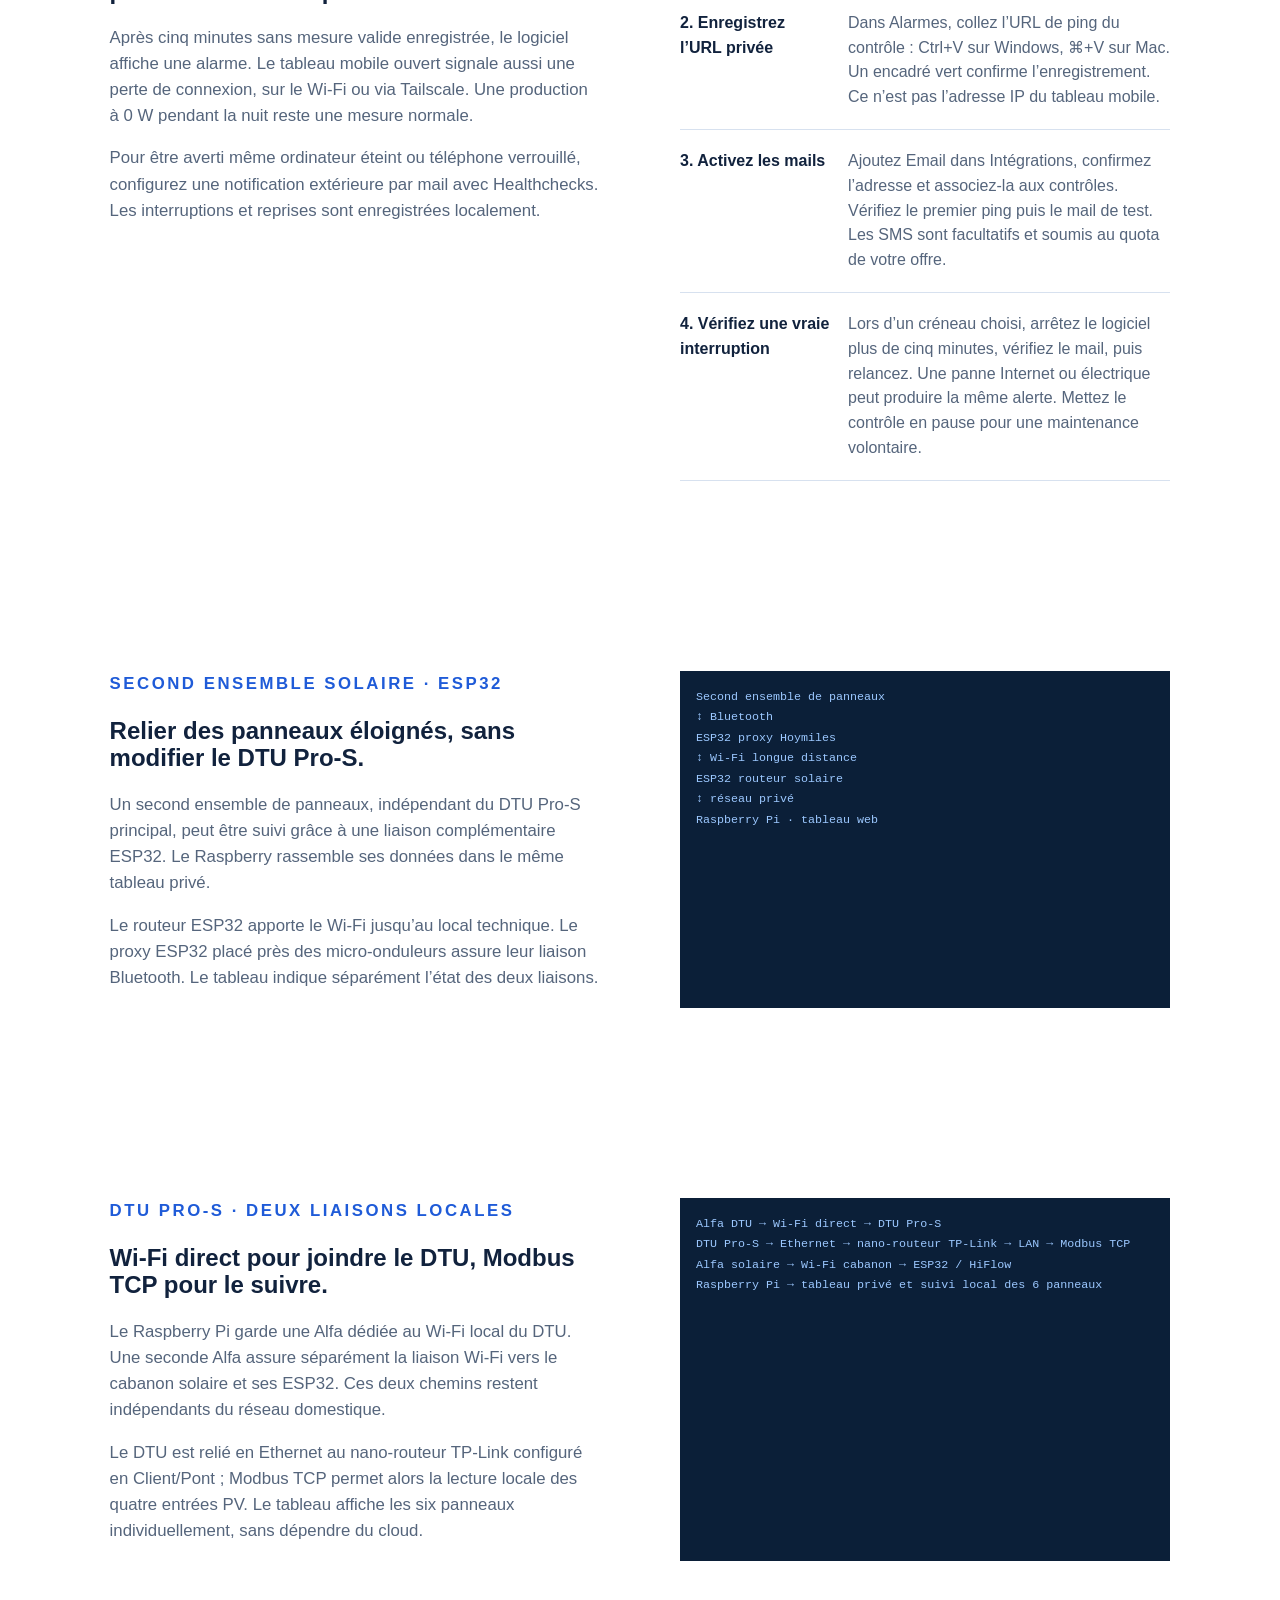
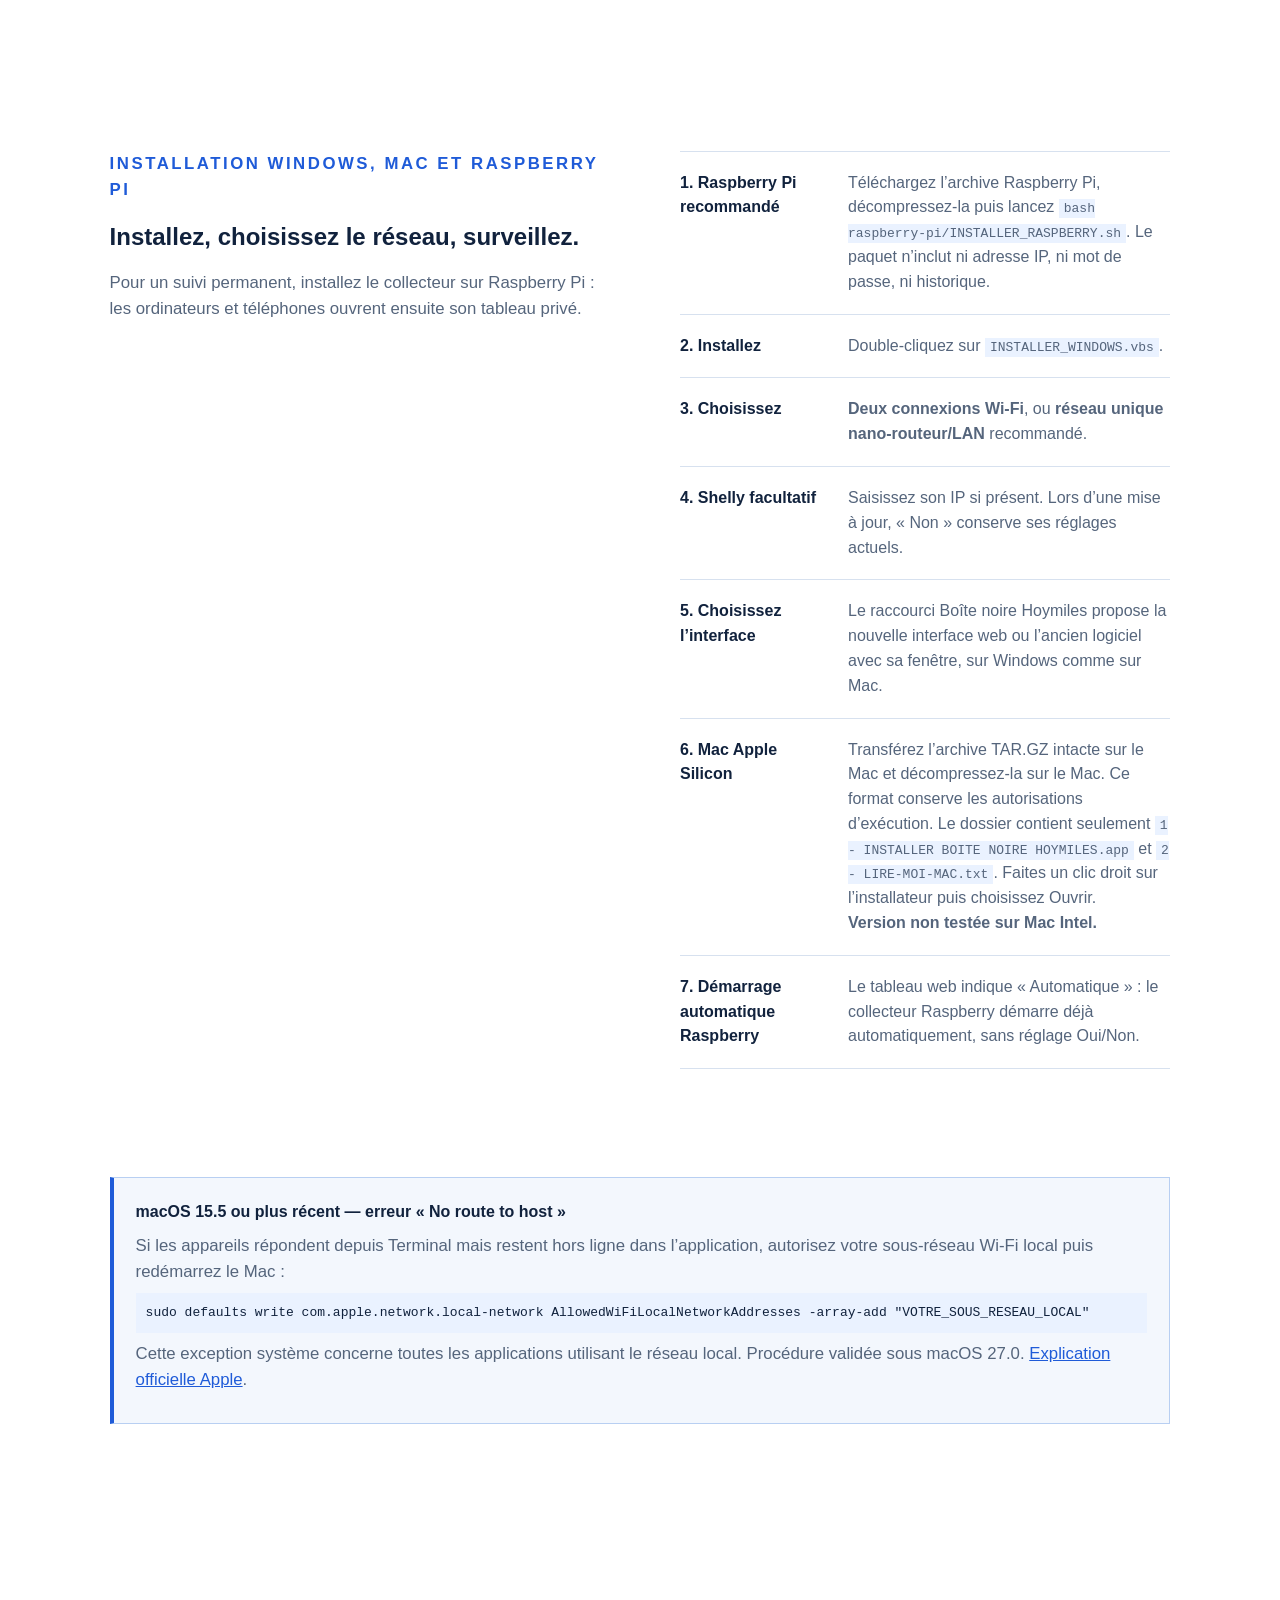
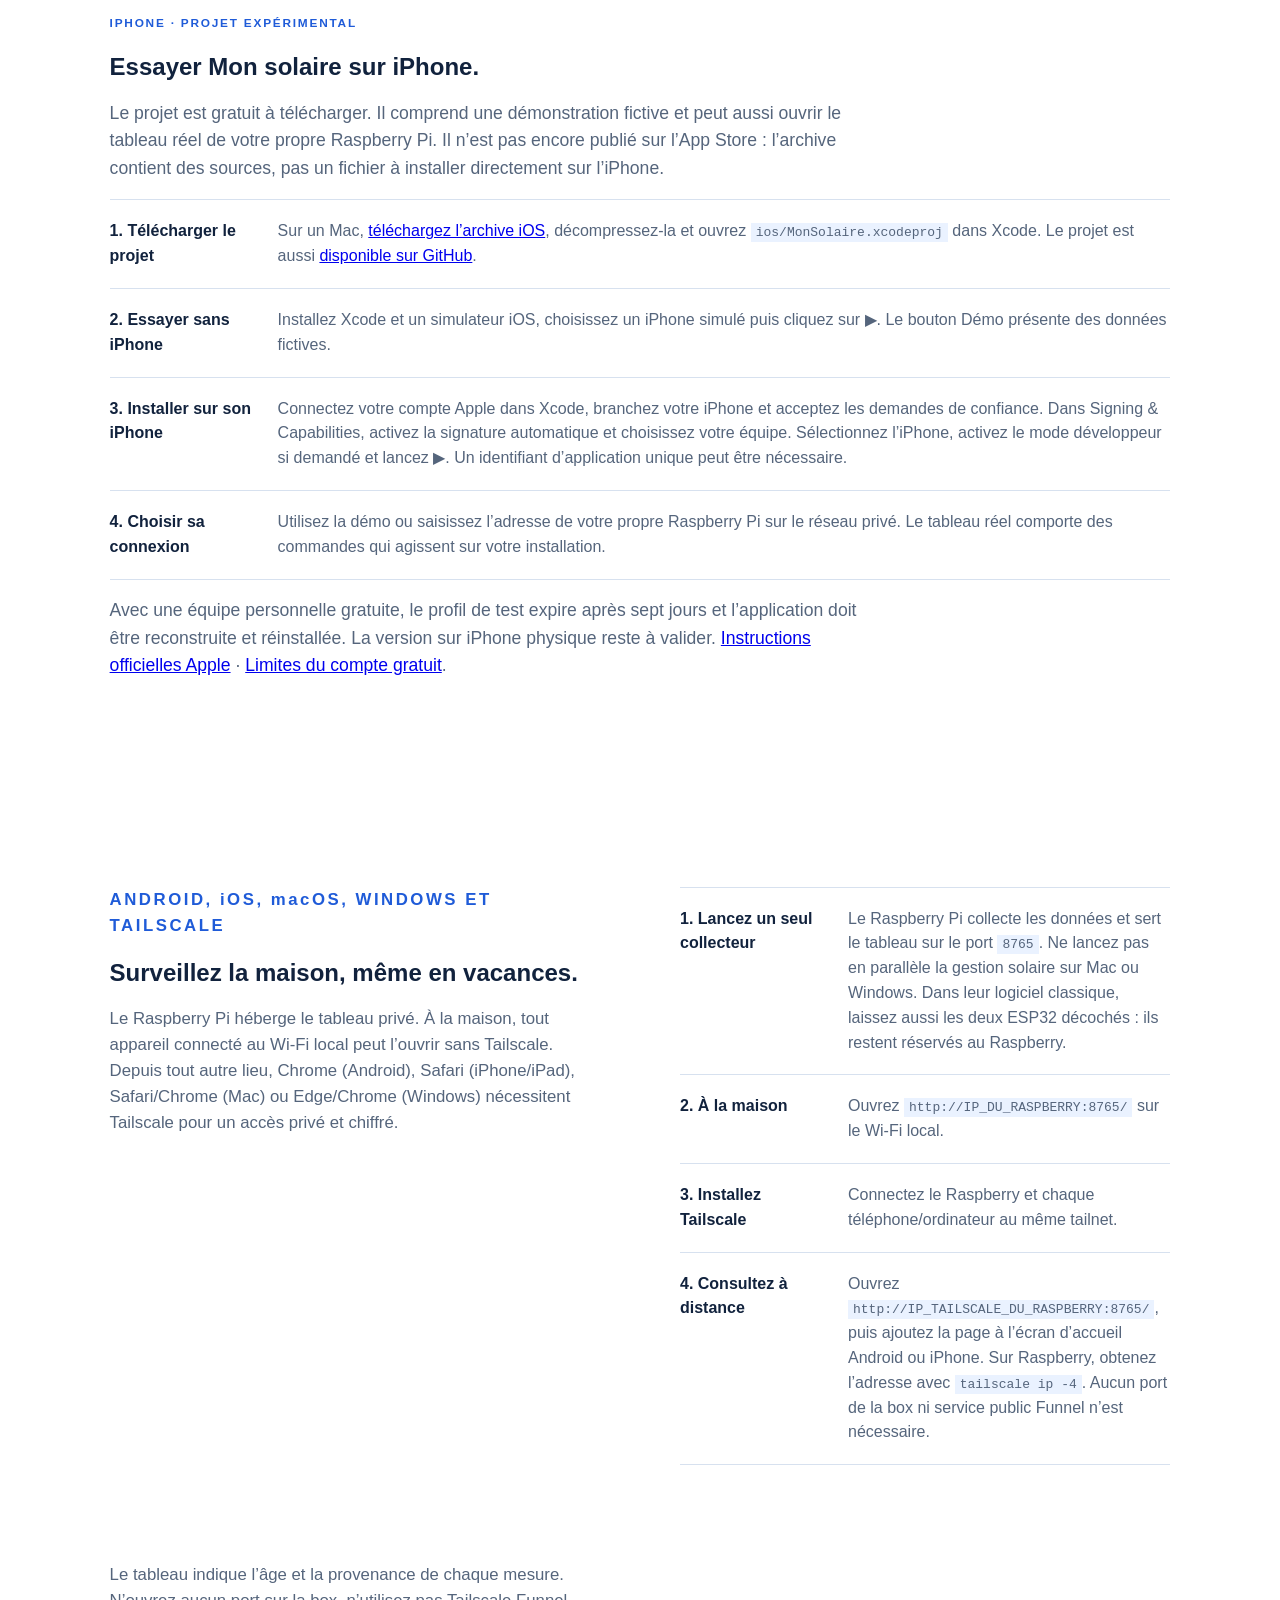
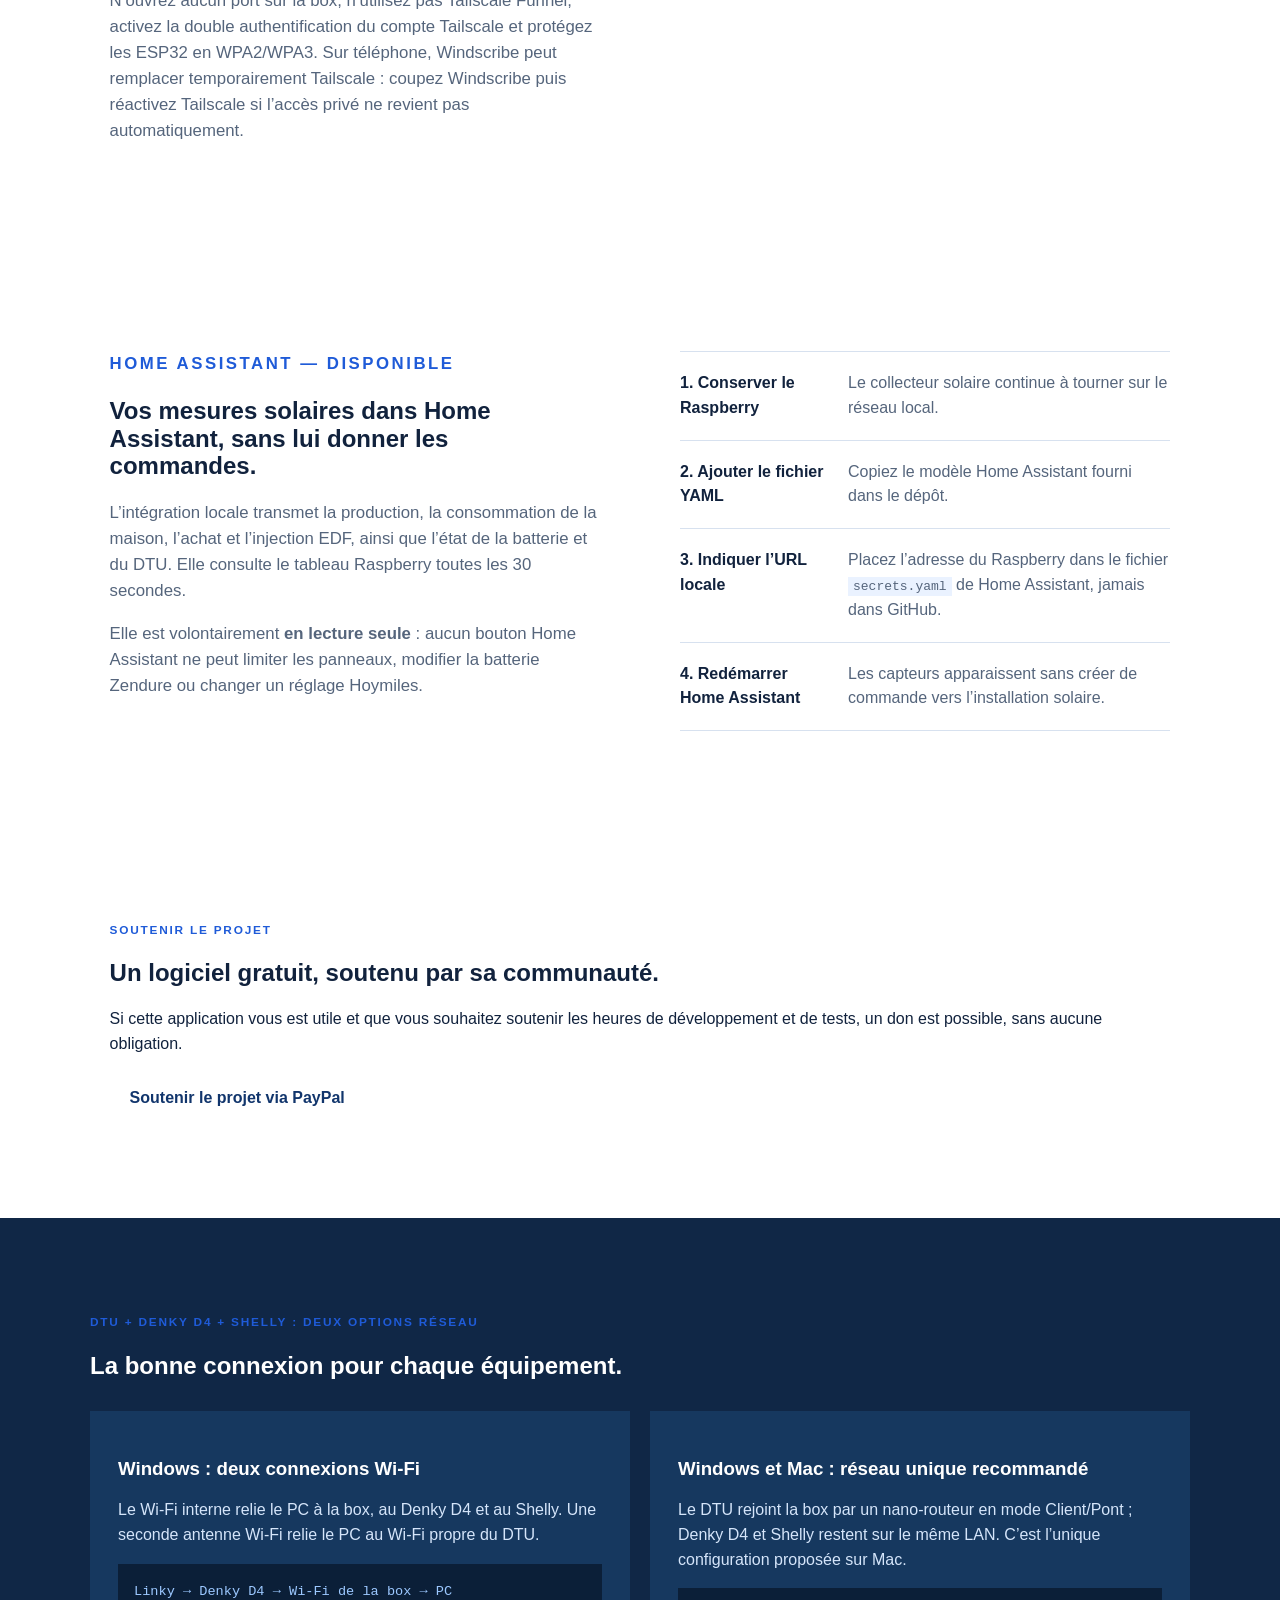
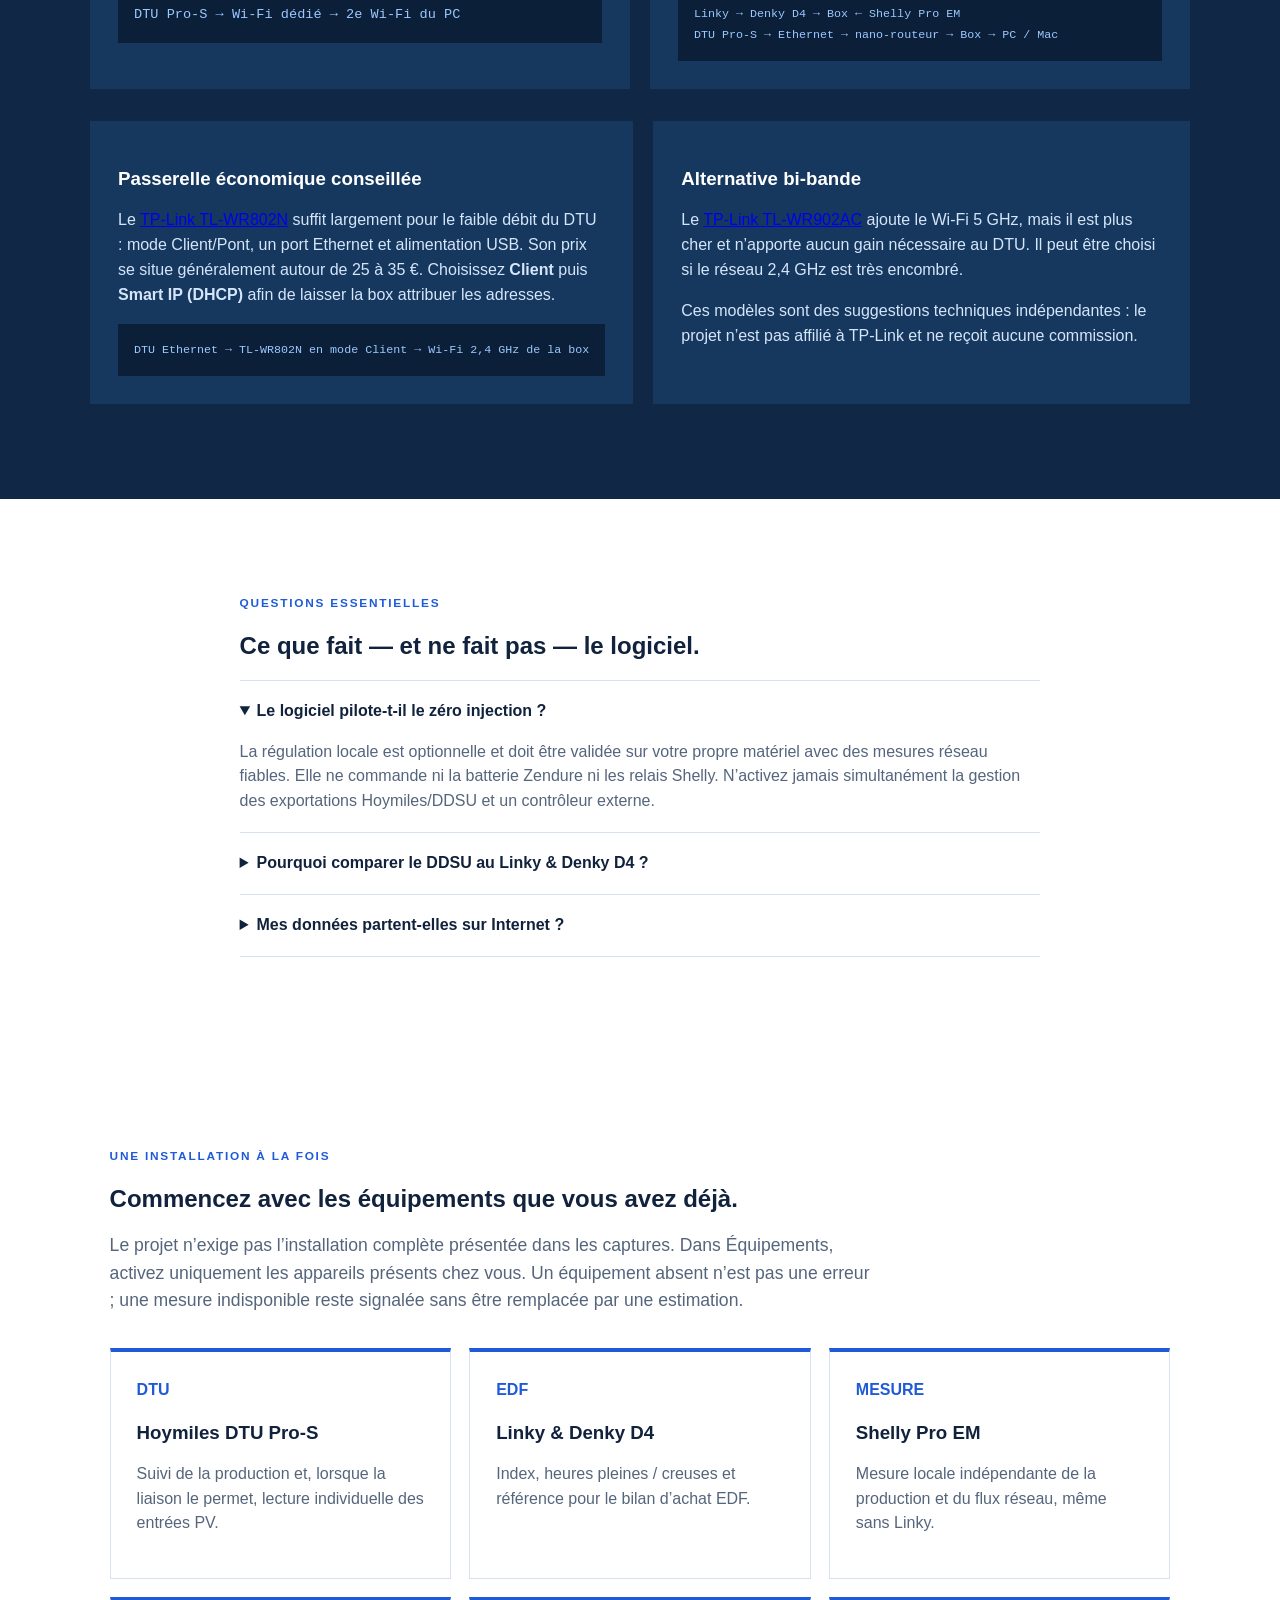
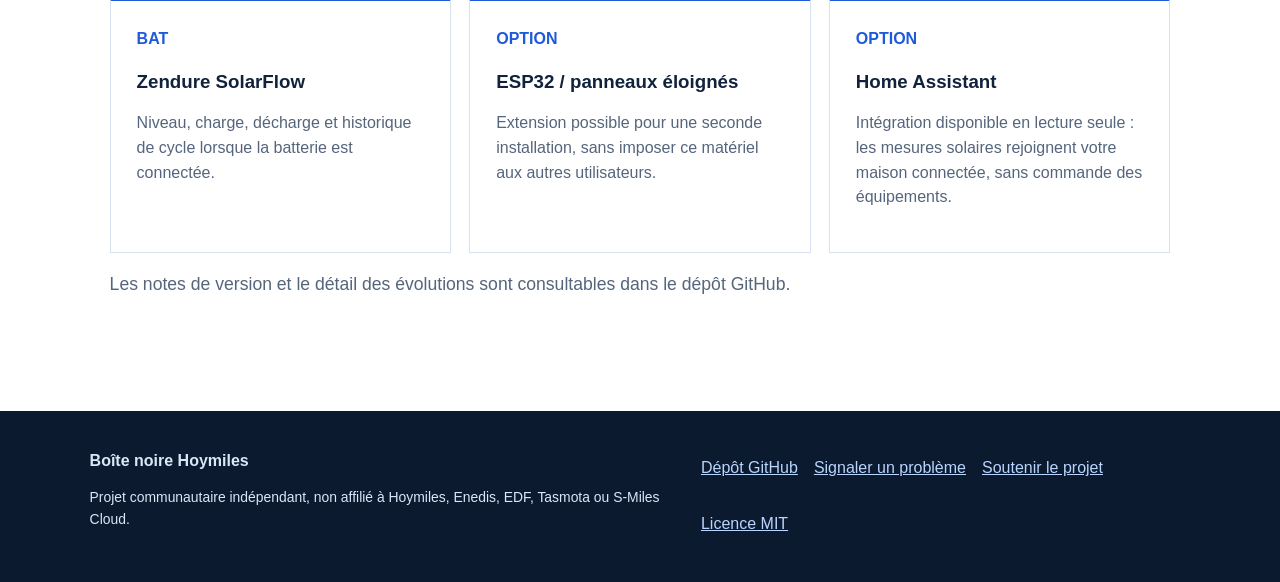
==== commit 796df007: "Explique installation du prototype iOS" ====
--- a/docs/index.html
+++ b/docs/index.html
@@ -53,7 +53,7 @@
         <a class="button secondary" href="#installation">Guide d’installation</a>
       </div>
       <p class="small">Deux APK expérimentaux hors Google Play : la démo fonctionne avec des données fictives sans connexion ; le test utilise votre propre installation et affiche ses commandes réelles. Votre appareil peut avertir lors de l’installation.</p>
-      <p class="small">iOS : projet source pour Xcode et simulateur, avec mode démo ; ce téléchargement n’est pas une application installable sur iPhone. La distribution nécessite une signature Apple et des essais sur appareil.</p>
+      <p class="small">iOS : projet source Xcode avec mode démo ; il doit être compilé et signé avant installation sur iPhone. <a href="#installer-ios">Lire le guide iOS</a>.</p>
       <ul class="trust-list" aria-label="Points essentiels">
         <li>✓ Collecte permanente sur Raspberry Pi</li>
         <li>✓ Vos mesures restent chez vous</li>
@@ -179,6 +179,19 @@
         <li><strong>7. Démarrage automatique Raspberry</strong><span>Le tableau web indique « Automatique » : le collecteur Raspberry démarre déjà automatiquement, sans réglage Oui/Non.</span></li>
       </ol>
       <aside class="mac-network-note"><strong>macOS 15.5 ou plus récent — erreur « No route to host »</strong><p>Si les appareils répondent depuis Terminal mais restent hors ligne dans l’application, autorisez votre sous-réseau Wi-Fi local puis redémarrez le Mac :</p><code>sudo defaults write com.apple.network.local-network AllowedWiFiLocalNetworkAddresses -array-add "VOTRE_SOUS_RESEAU_LOCAL"</code><p>Cette exception système concerne toutes les applications utilisant le réseau local. Procédure validée sous macOS 27.0. <a href="https://developer.apple.com/documentation/technotes/tn3179-understanding-local-network-privacy">Explication officielle Apple</a>.</p></aside>
+    </section>
+
+    <section class="section intro" id="installer-ios">
+      <p class="eyebrow blue">IPHONE · PROJET EXPÉRIMENTAL</p>
+      <h2>Essayer Mon solaire sur iPhone.</h2>
+      <p>Le projet est gratuit à télécharger. Il comprend une démonstration fictive et peut aussi ouvrir le tableau réel de votre propre Raspberry Pi. Il n’est pas encore publié sur l’App Store : l’archive contient des sources, pas un fichier à installer directement sur l’iPhone.</p>
+      <ol class="steps">
+        <li><strong>1. Télécharger le projet</strong><span>Sur un Mac, <a href="mon-solaire-ios-projet.zip">téléchargez l’archive iOS</a>, décompressez-la et ouvrez <code>ios/MonSolaire.xcodeproj</code> dans Xcode. Le projet est aussi <a href="https://github.com/rolliurs-jpg/Homlis-DTU-PRO-S/tree/main/ios">disponible sur GitHub</a>.</span></li>
+        <li><strong>2. Essayer sans iPhone</strong><span>Installez Xcode et un simulateur iOS, choisissez un iPhone simulé puis cliquez sur ▶. Le bouton Démo présente des données fictives.</span></li>
+        <li><strong>3. Installer sur son iPhone</strong><span>Connectez votre compte Apple dans Xcode, branchez votre iPhone et acceptez les demandes de confiance. Dans Signing &amp; Capabilities, activez la signature automatique et choisissez votre équipe. Sélectionnez l’iPhone, activez le mode développeur si demandé et lancez ▶. Un identifiant d’application unique peut être nécessaire.</span></li>
+        <li><strong>4. Choisir sa connexion</strong><span>Utilisez la démo ou saisissez l’adresse de votre propre Raspberry Pi sur le réseau privé. Le tableau réel comporte des commandes qui agissent sur votre installation.</span></li>
+      </ol>
+      <p>Avec une équipe personnelle gratuite, le profil de test expire après sept jours et l’application doit être reconstruite et réinstallée. La version sur iPhone physique reste à valider. <a href="https://developer.apple.com/documentation/Xcode/running-your-app-on-simulated-or-physical-devices">Instructions officielles Apple</a> · <a href="https://developer.apple.com/help/account/basics/about-your-developer-account/">Limites du compte gratuit</a>.</p>
     </section>
 
     <section class="section split-section" id="mobile">
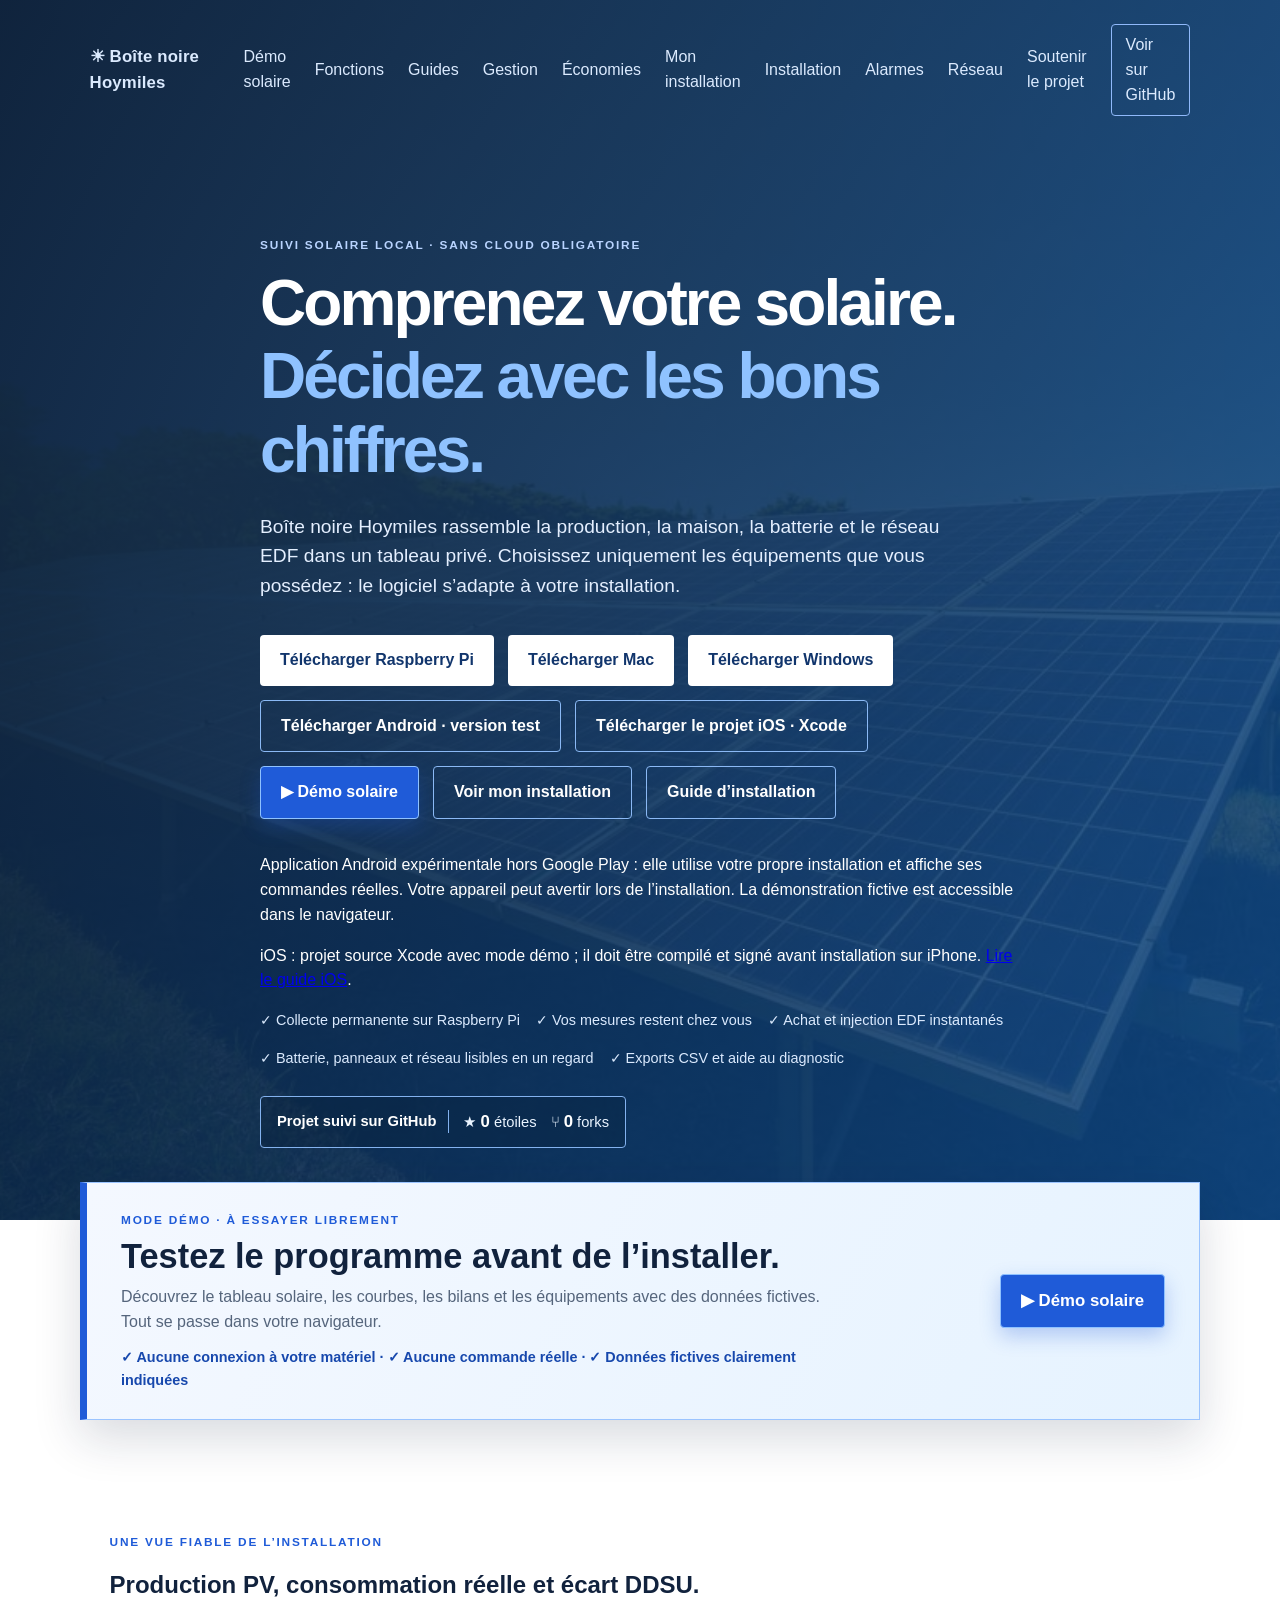
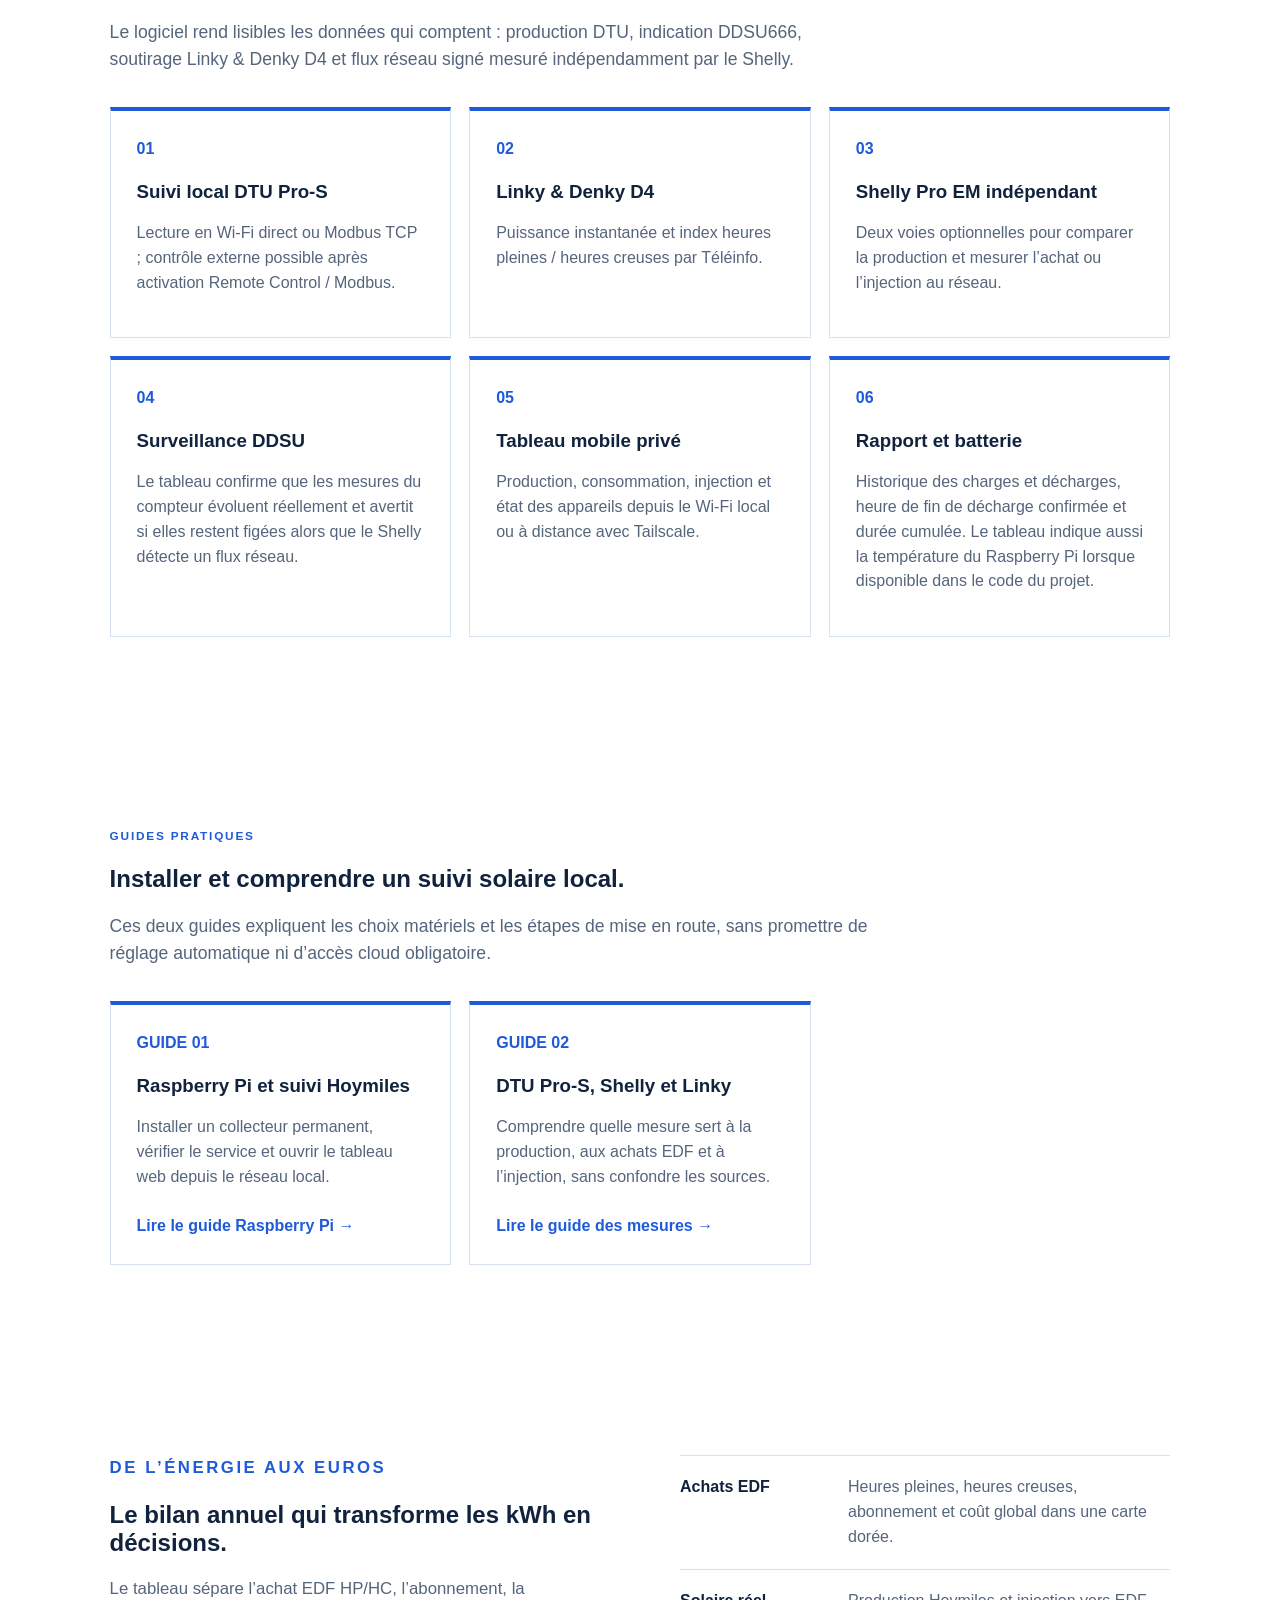
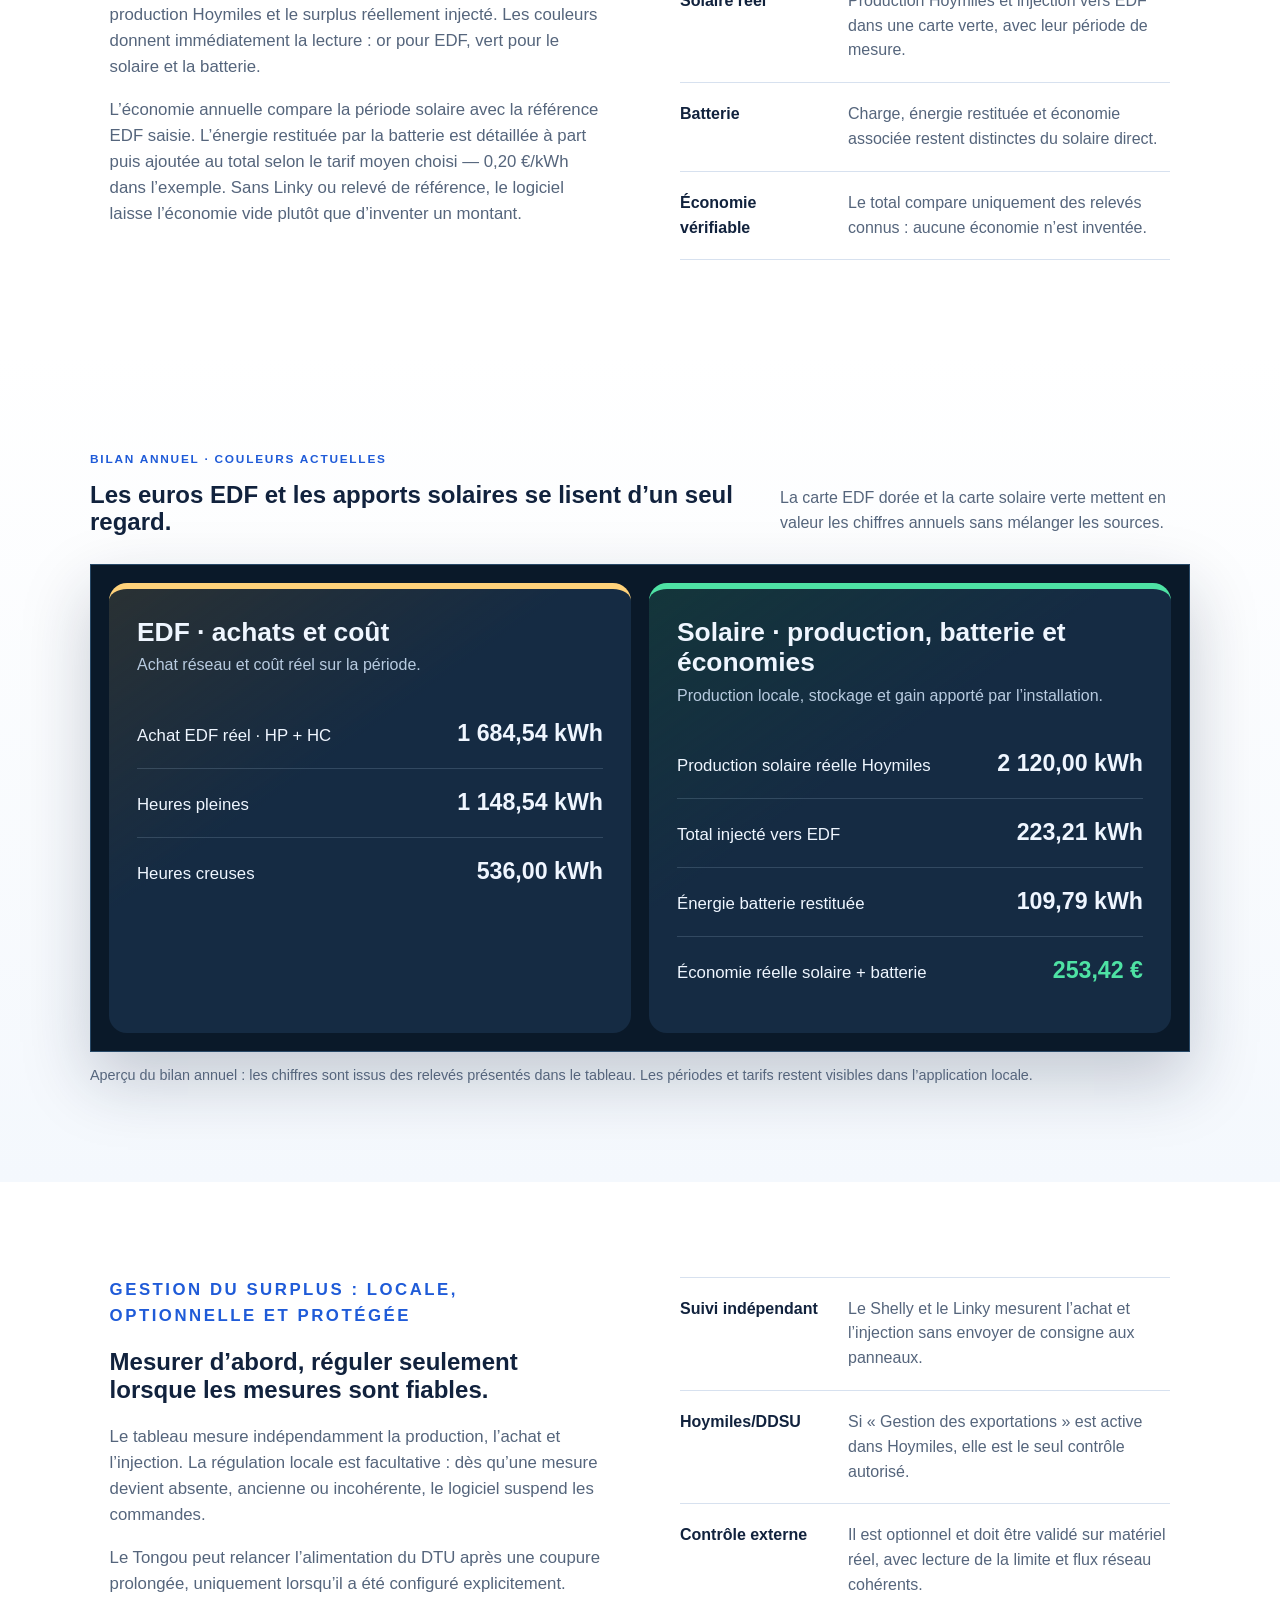
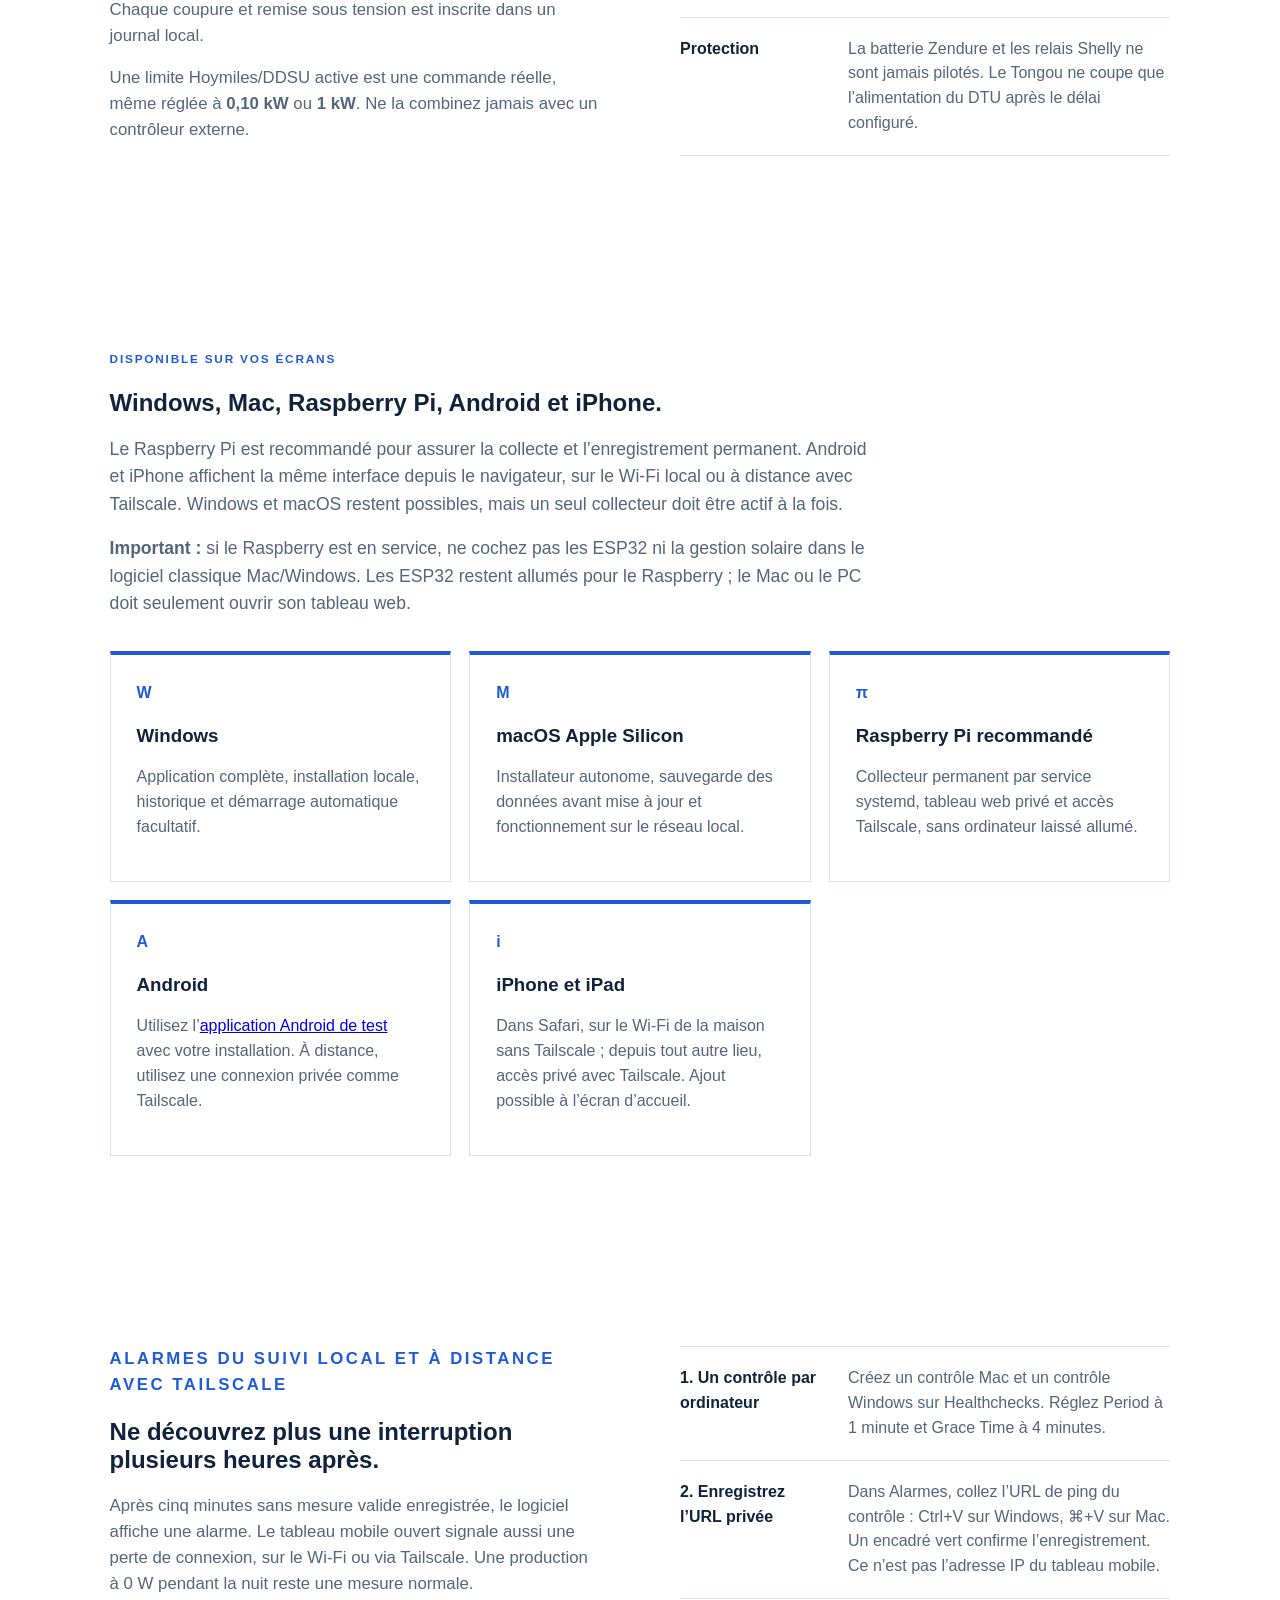
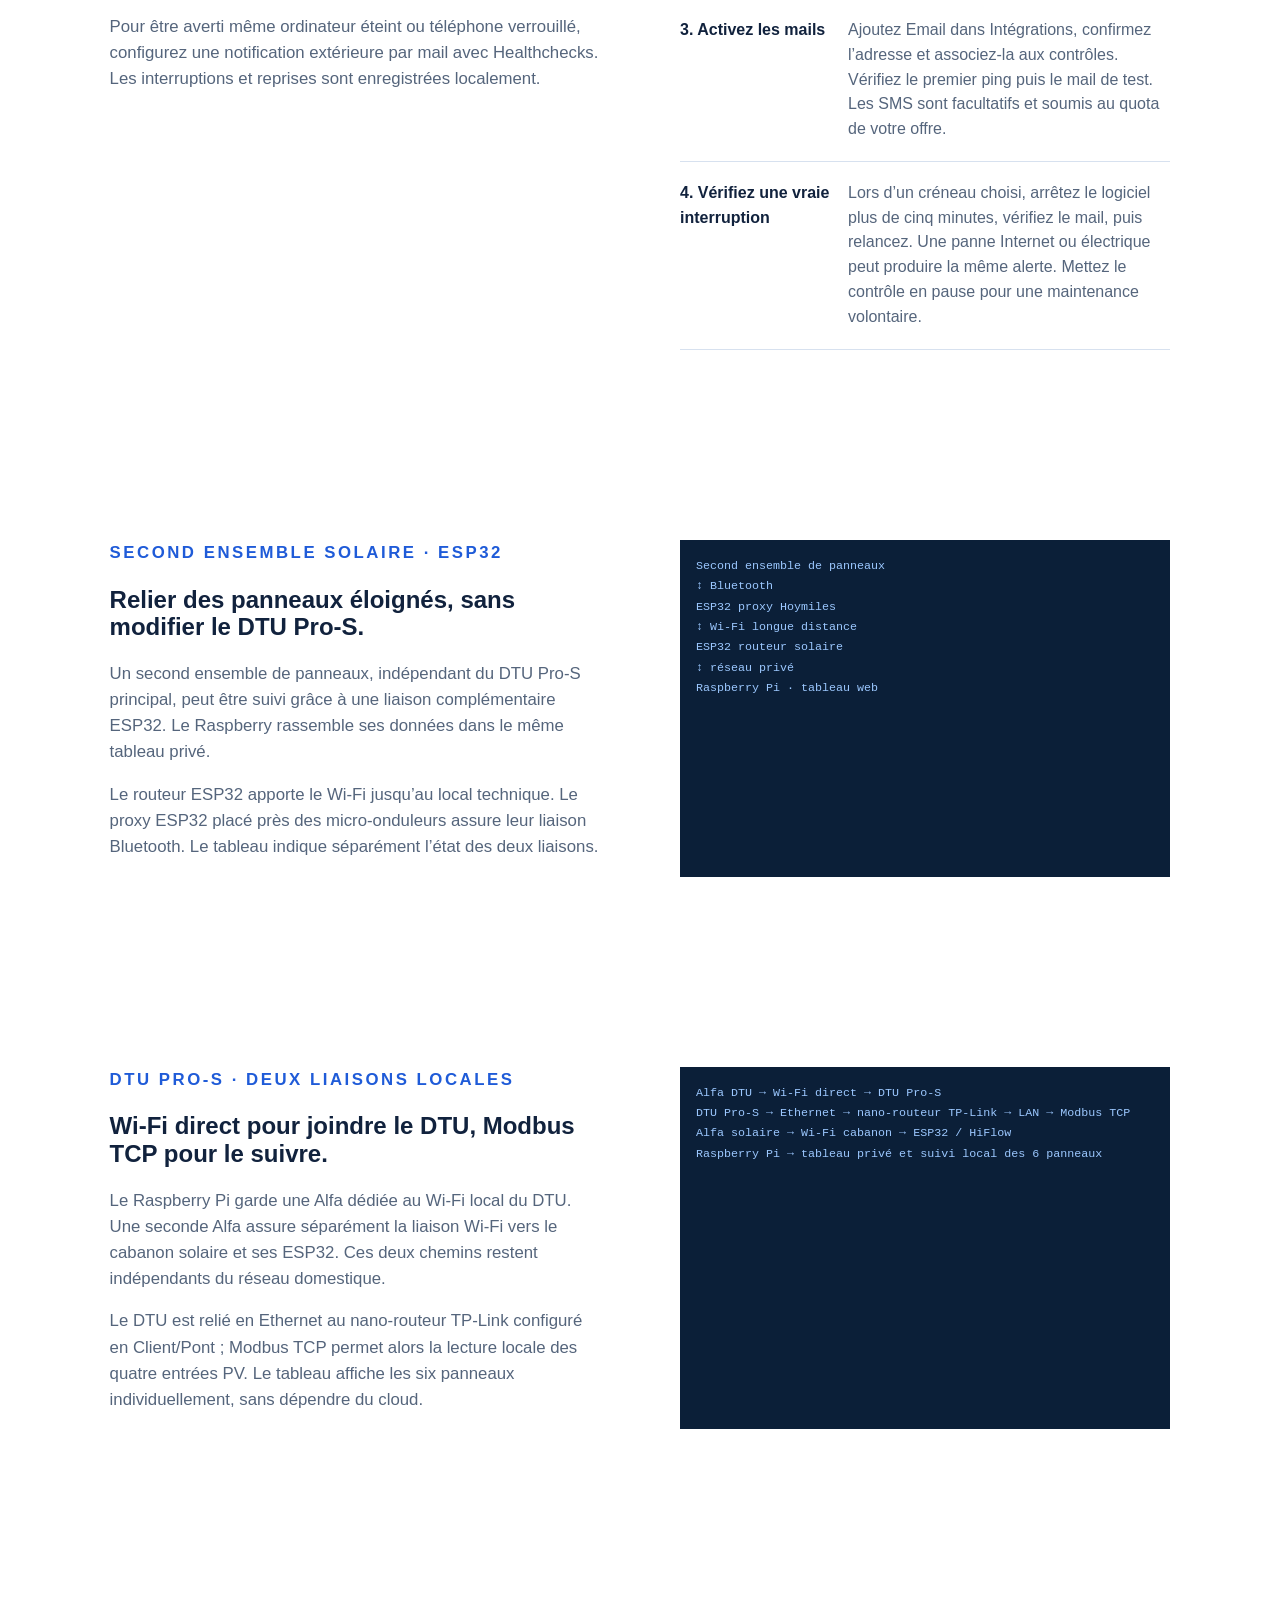
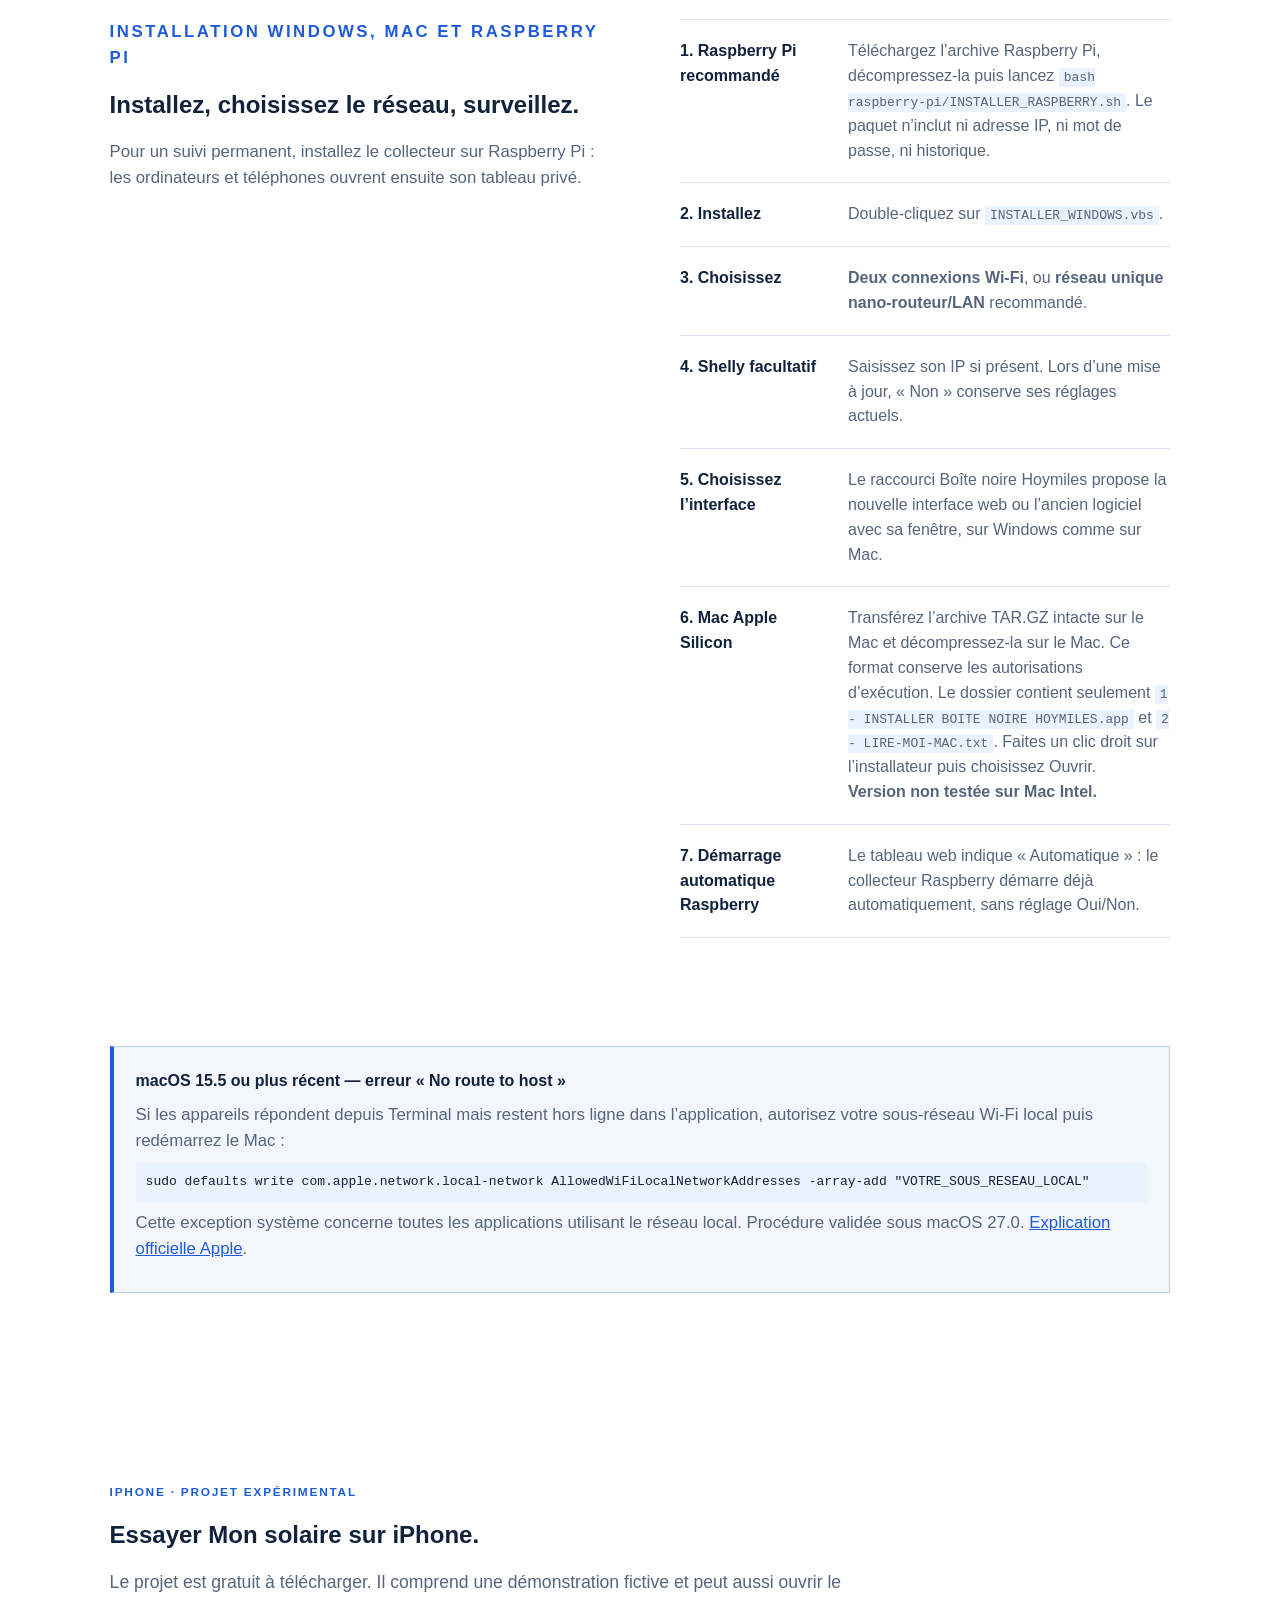
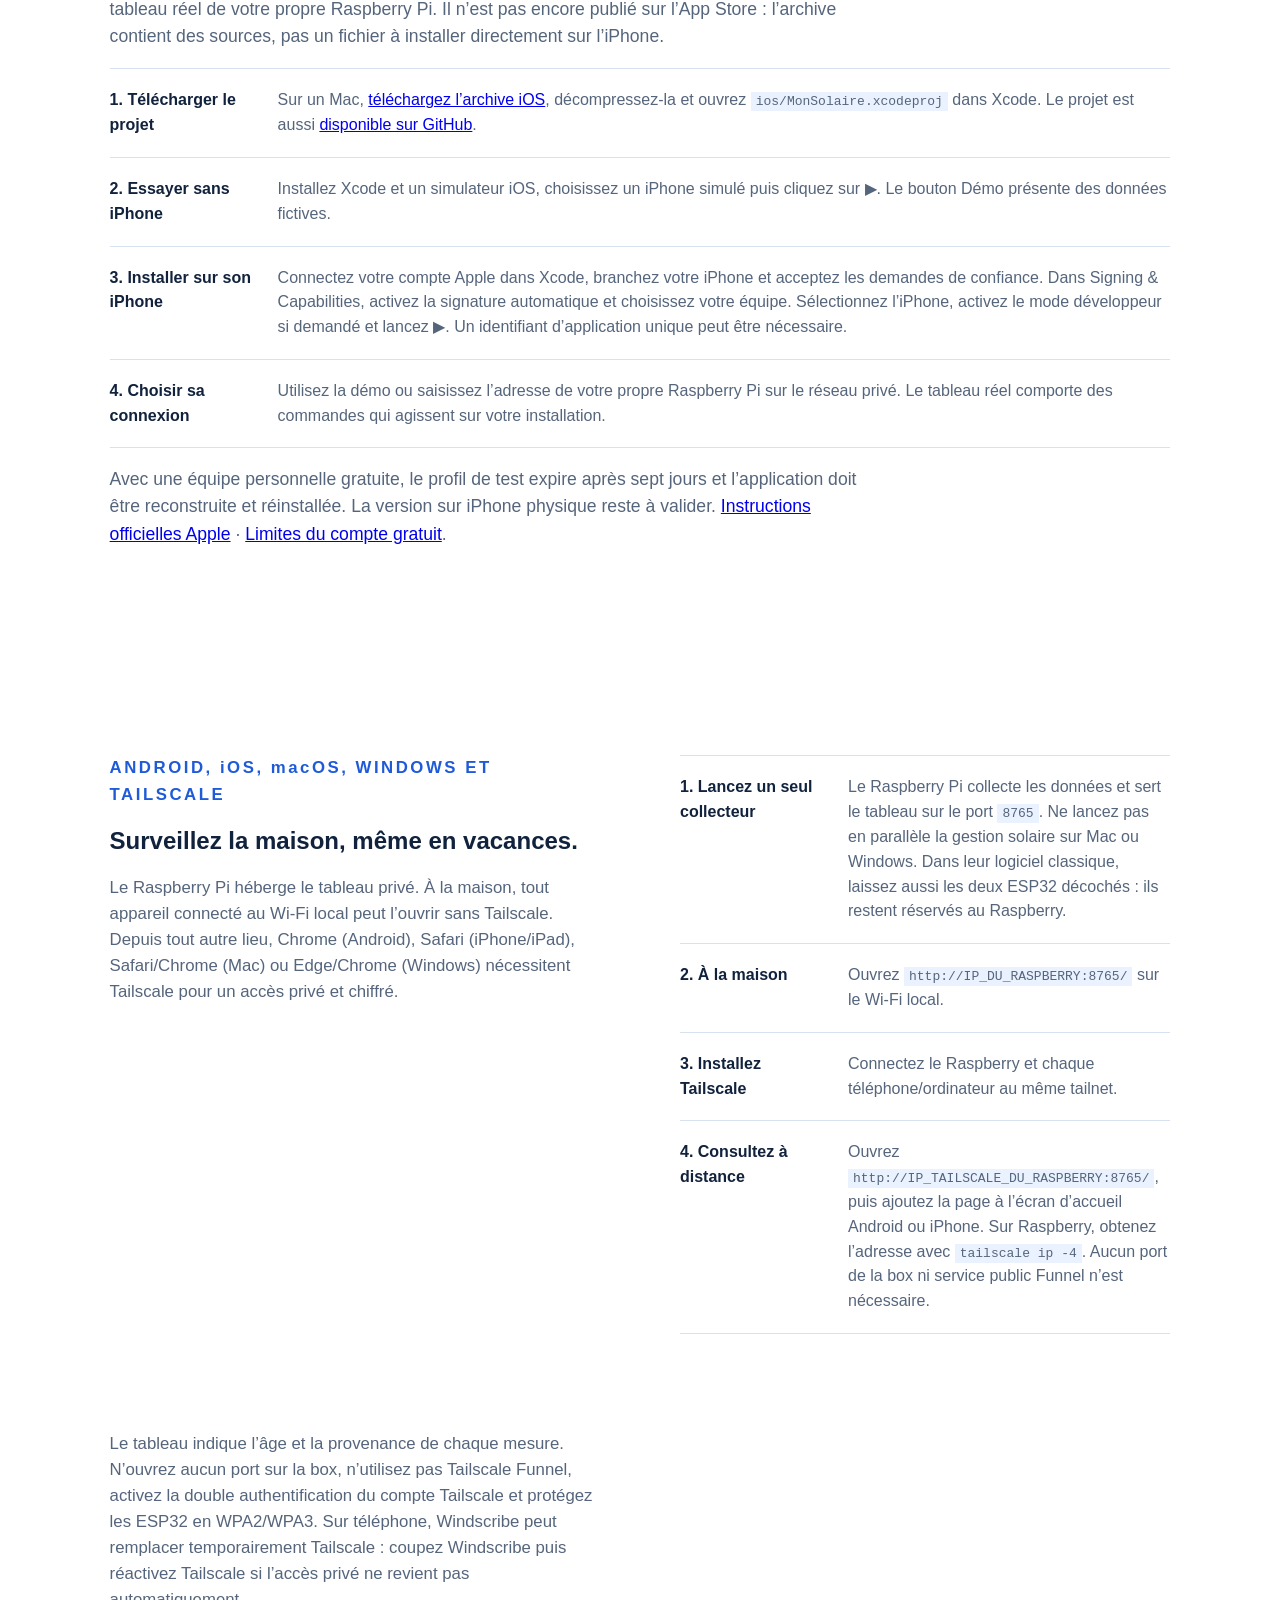
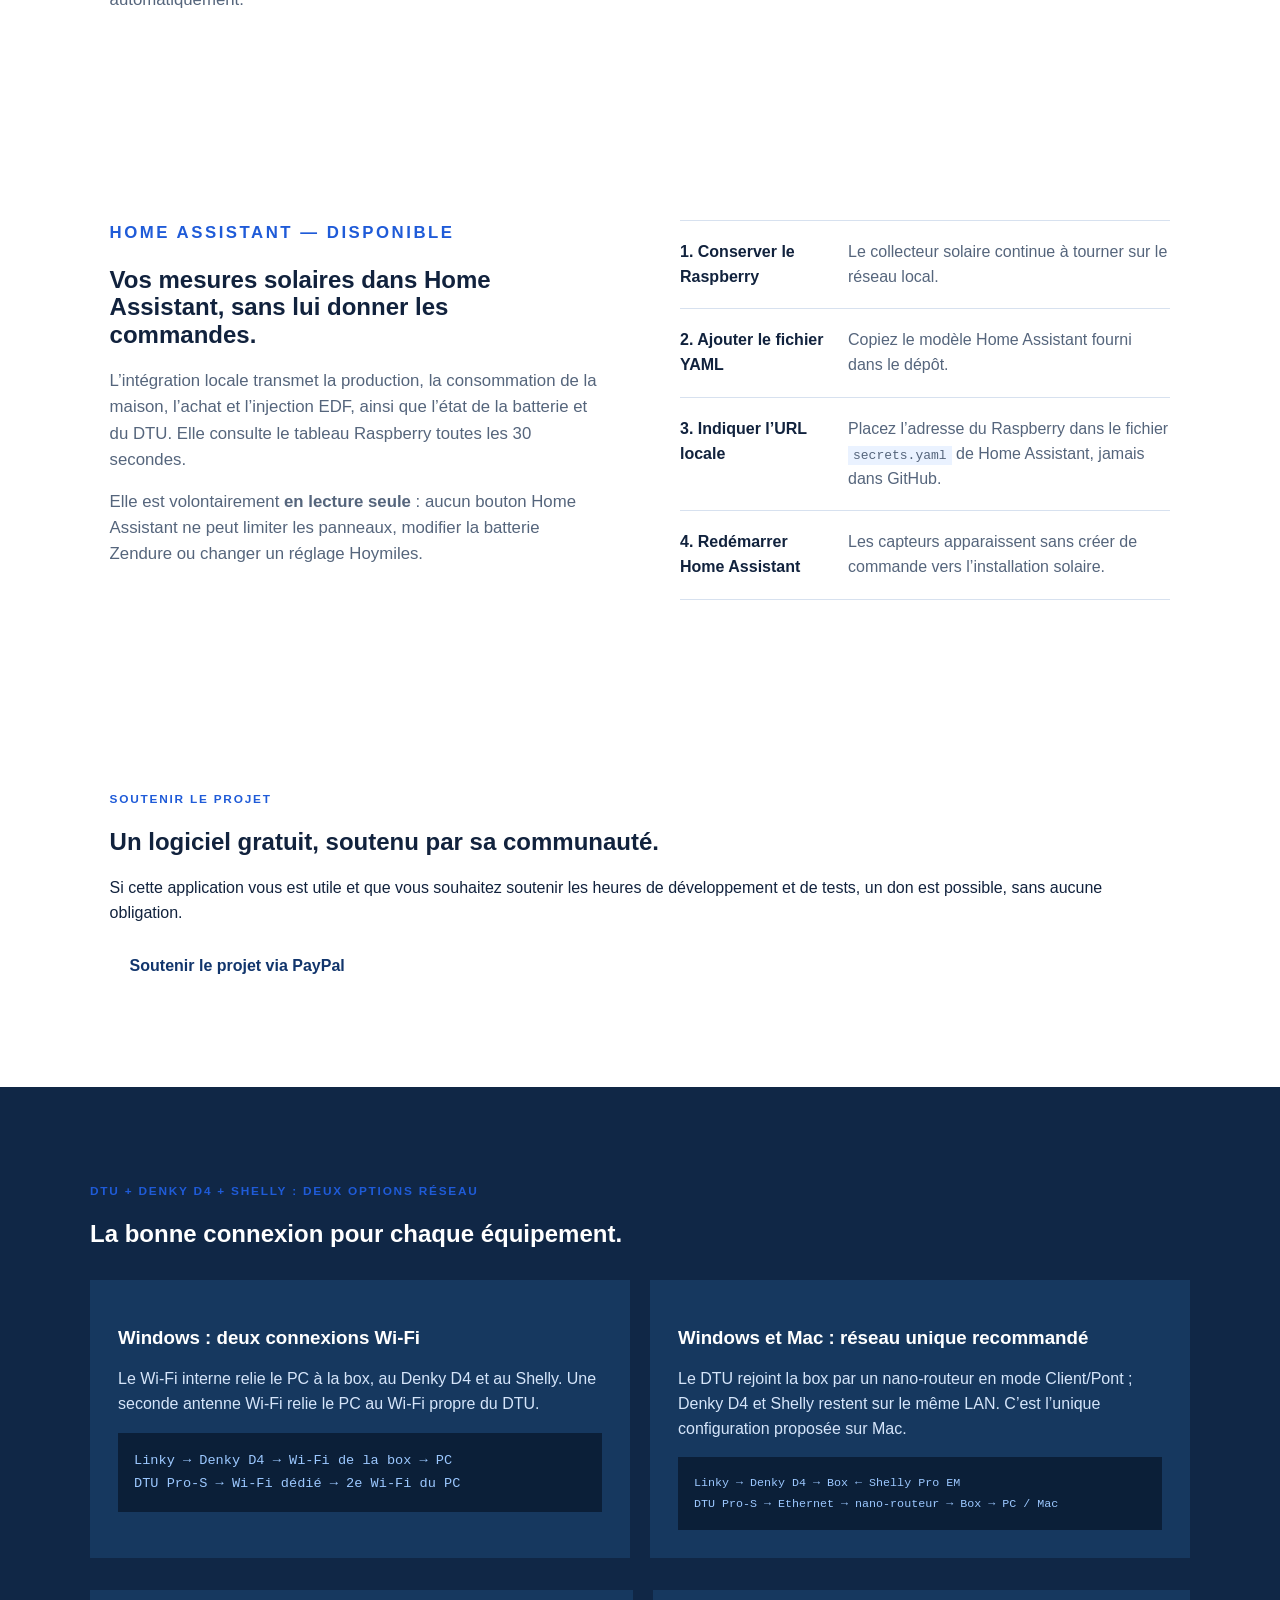
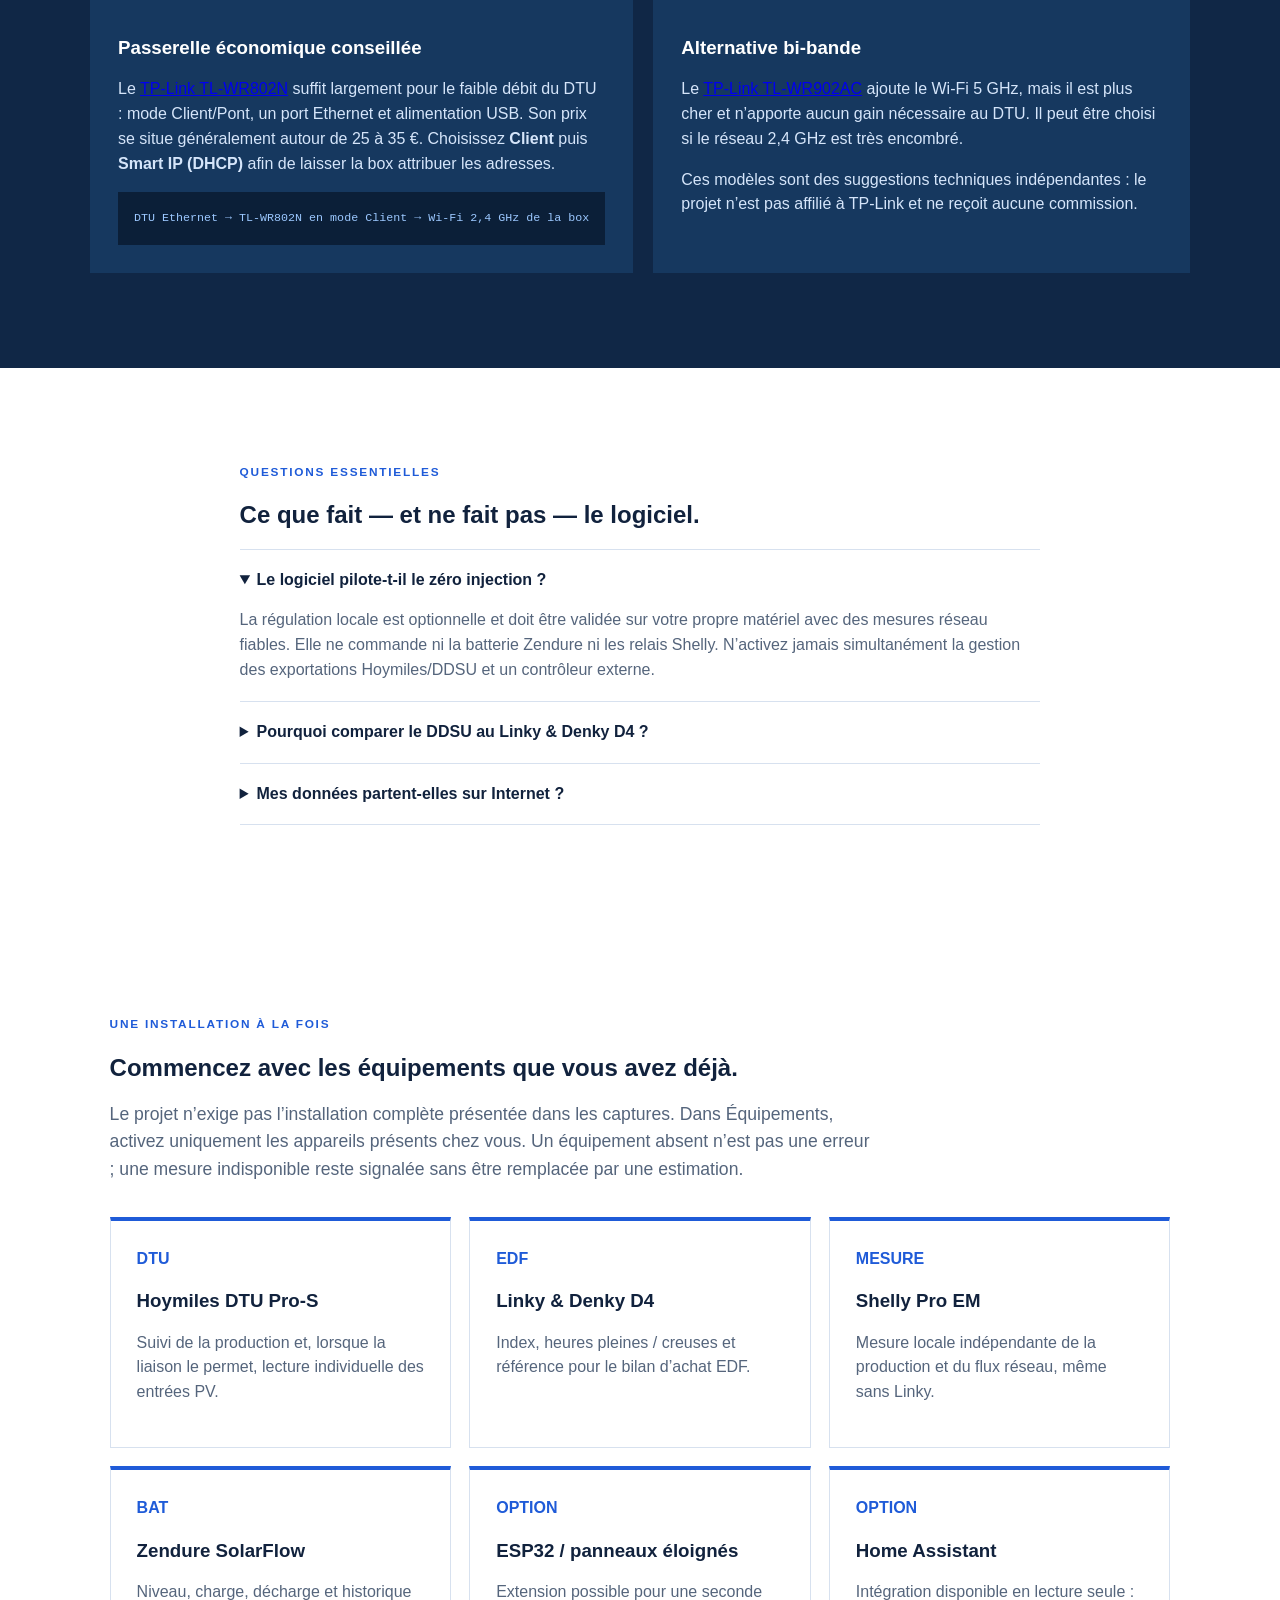
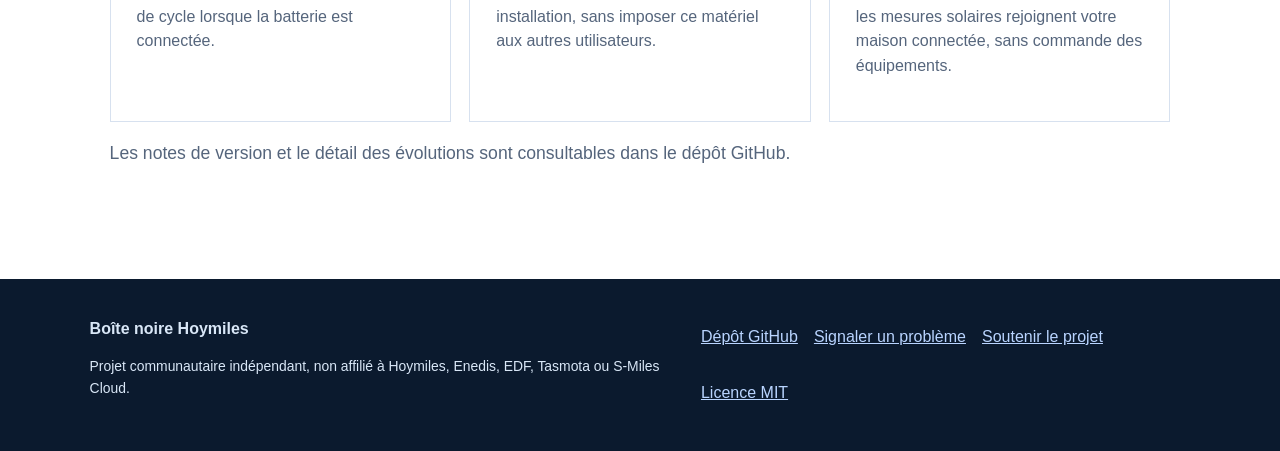
==== commit deb4e2d0: "Simplifie la présentation des démonstrations" ====
--- a/docs/index.html
+++ b/docs/index.html
@@ -23,7 +23,6 @@
       <a class="brand" href="#accueil">☀ Boîte noire Hoymiles</a>
       <div class="nav-links">
         <a href="demo.html">Démo solaire</a>
-        <a href="demo-home-assistant.html">Démo Home Assistant</a>
         <a href="#fonctionnalites">Fonctions</a>
         <a href="#guides">Guides</a>
         <a href="#gestion">Gestion</a>
@@ -44,15 +43,13 @@
         <a class="button primary" href="https://github.com/rolliurs-jpg/Homlis-DTU-PRO-S/releases/latest/download/3-RASPBERRY-Hoymiles-7.0.66-INSTALLATEUR.tar.gz">Télécharger Raspberry Pi</a>
         <a class="button primary" href="https://github.com/rolliurs-jpg/Homlis-DTU-PRO-S/releases/latest/download/1-MAC-Hoymiles-7.0.62-INSTALLATEUR.tar.gz">Télécharger Mac</a>
         <a class="button primary" href="https://github.com/rolliurs-jpg/Homlis-DTU-PRO-S/releases/latest/download/2-WINDOWS-Hoymiles-7.0.66-COMPLET.zip">Télécharger Windows</a>
-        <a class="button secondary" href="mon-solaire-android-test.apk">Télécharger Android · test</a>
-        <a class="button secondary" href="mon-solaire-android-demo.apk">Télécharger Android · démo</a>
+        <a class="button secondary" href="mon-solaire-android-test.apk">Télécharger Android · version test</a>
         <a class="button secondary" href="mon-solaire-ios-projet.zip">Télécharger le projet iOS · Xcode</a>
         <a class="button demo-button" href="demo.html">▶ Démo solaire</a>
-        <a class="button demo-button" href="demo-home-assistant.html">⌂ Démo Home Assistant</a>
         <a class="button secondary" href="#choisir">Voir mon installation</a>
         <a class="button secondary" href="#installation">Guide d’installation</a>
       </div>
-      <p class="small">Deux APK expérimentaux hors Google Play : la démo fonctionne avec des données fictives sans connexion ; le test utilise votre propre installation et affiche ses commandes réelles. Votre appareil peut avertir lors de l’installation.</p>
+      <p class="small">Application Android expérimentale hors Google Play : elle utilise votre propre installation et affiche ses commandes réelles. Votre appareil peut avertir lors de l’installation. La démonstration fictive est accessible dans le navigateur.</p>
       <p class="small">iOS : projet source Xcode avec mode démo ; il doit être compilé et signé avant installation sur iPhone. <a href="#installer-ios">Lire le guide iOS</a>.</p>
       <ul class="trust-list" aria-label="Points essentiels">
         <li>✓ Collecte permanente sur Raspberry Pi</li>
@@ -73,10 +70,10 @@
     <div>
       <p class="eyebrow blue">MODE DÉMO · À ESSAYER LIBREMENT</p>
       <h2 id="demo-title">Testez le programme avant de l’installer.</h2>
-      <p>Changez la période, affichez ou masquez les courbes, consultez le bilan annuel, découvrez les capteurs Home Assistant et activez les options de démonstration. Tout se passe dans votre navigateur.</p>
+      <p>Découvrez le tableau solaire, les courbes, les bilans et les équipements avec des données fictives. Tout se passe dans votre navigateur.</p>
       <p class="demo-safety">✓ Aucune connexion à votre matériel · ✓ Aucune commande réelle · ✓ Données fictives clairement indiquées</p>
     </div>
-    <div class="actions"><a class="button demo-button demo-spotlight-button" href="demo.html">▶ Démo solaire</a><a class="button demo-button demo-spotlight-button" href="demo-home-assistant.html">⌂ Démo Home Assistant</a></div>
+    <div class="actions"><a class="button demo-button demo-spotlight-button" href="demo.html">▶ Démo solaire</a></div>
   </section>
 
   <main>
@@ -141,7 +138,7 @@
         <article class="card"><span>W</span><h3>Windows</h3><p>Application complète, installation locale, historique et démarrage automatique facultatif.</p></article>
         <article class="card"><span>M</span><h3>macOS Apple Silicon</h3><p>Installateur autonome, sauvegarde des données avant mise à jour et fonctionnement sur le réseau local.</p></article>
         <article class="card"><span>π</span><h3>Raspberry Pi recommandé</h3><p>Collecteur permanent par service systemd, tableau web privé et accès Tailscale, sans ordinateur laissé allumé.</p></article>
-        <article class="card"><span>A</span><h3>Android</h3><p>Découvrez l’<a href="mon-solaire-android-demo.apk">APK démo hors ligne</a> ou utilisez l’<a href="mon-solaire-android-test.apk">APK test avec votre installation</a>. À distance, utilisez une connexion privée comme Tailscale.</p></article>
+        <article class="card"><span>A</span><h3>Android</h3><p>Utilisez l’<a href="mon-solaire-android-test.apk">application Android de test</a> avec votre installation. À distance, utilisez une connexion privée comme Tailscale.</p></article>
         <article class="card"><span>i</span><h3>iPhone et iPad</h3><p>Dans Safari, sur le Wi-Fi de la maison sans Tailscale ; depuis tout autre lieu, accès privé avec Tailscale. Ajout possible à l’écran d’accueil.</p></article>
       </div>
     </section>
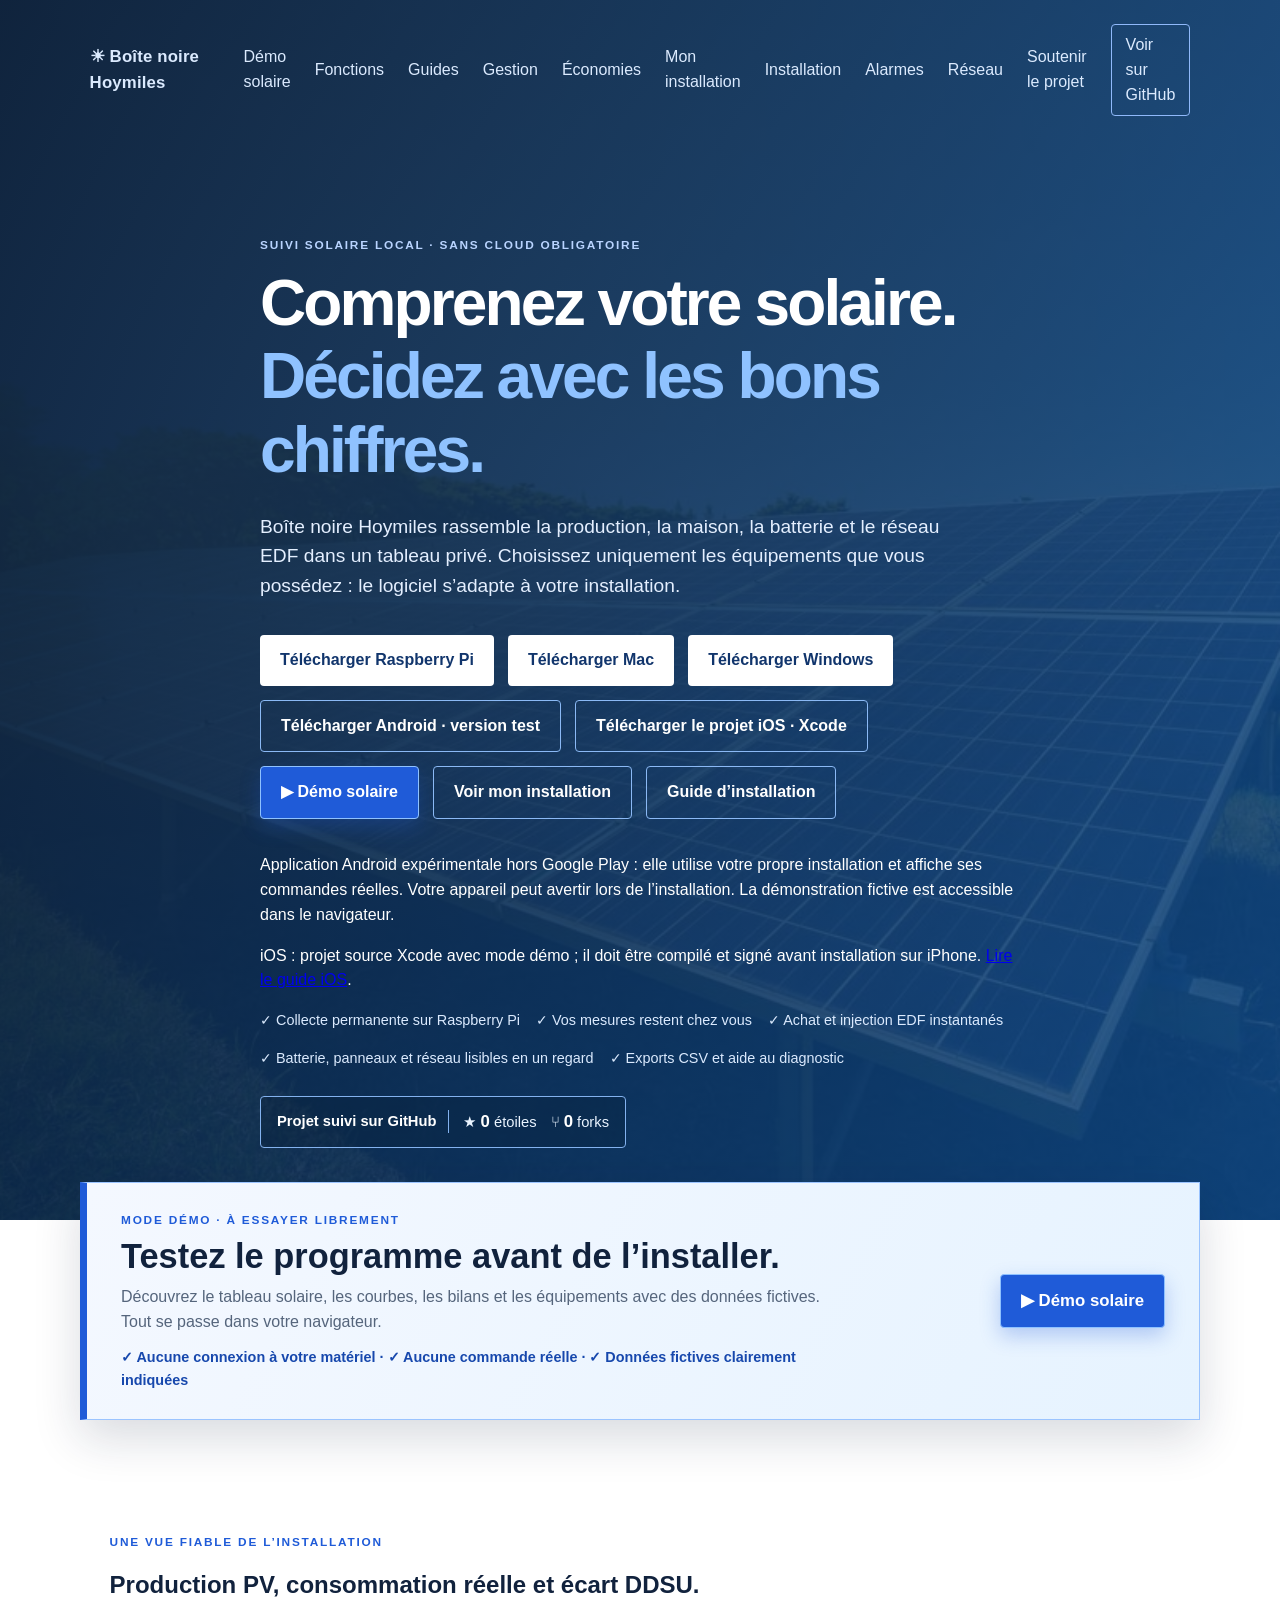
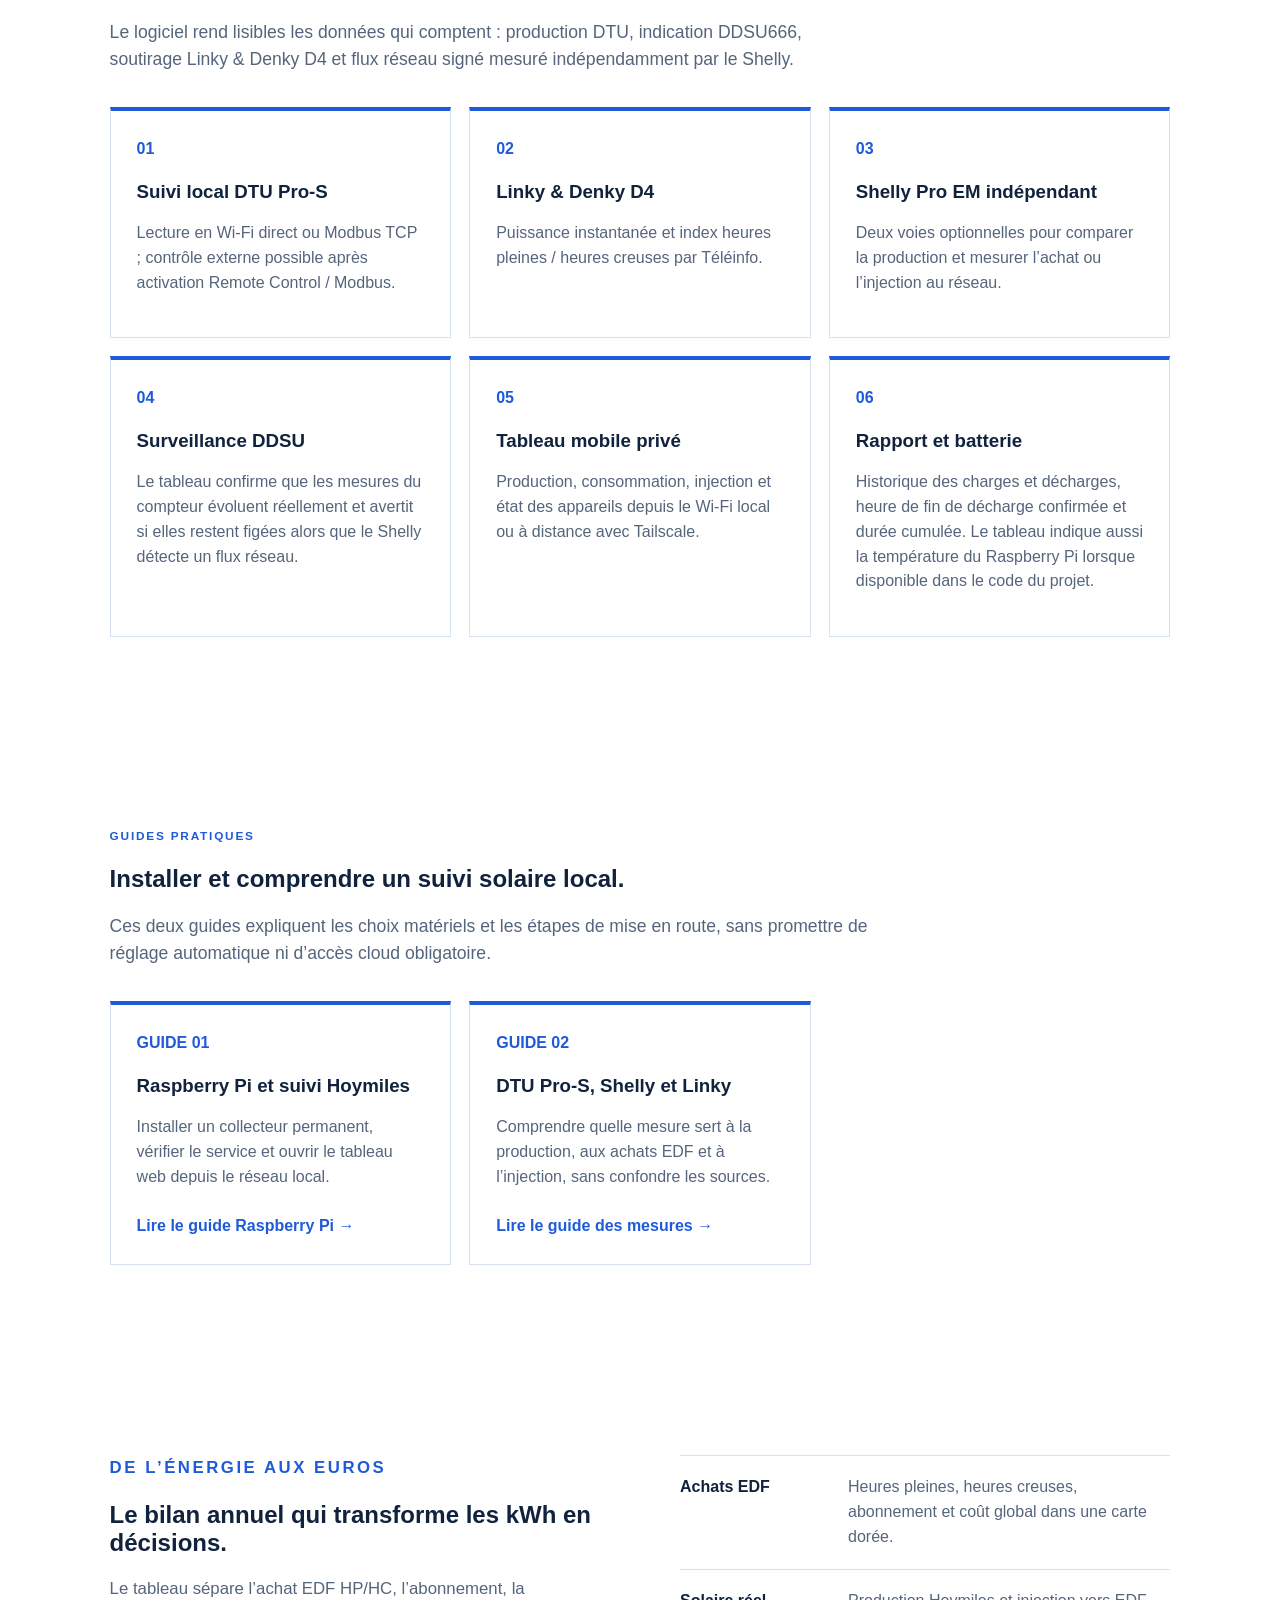
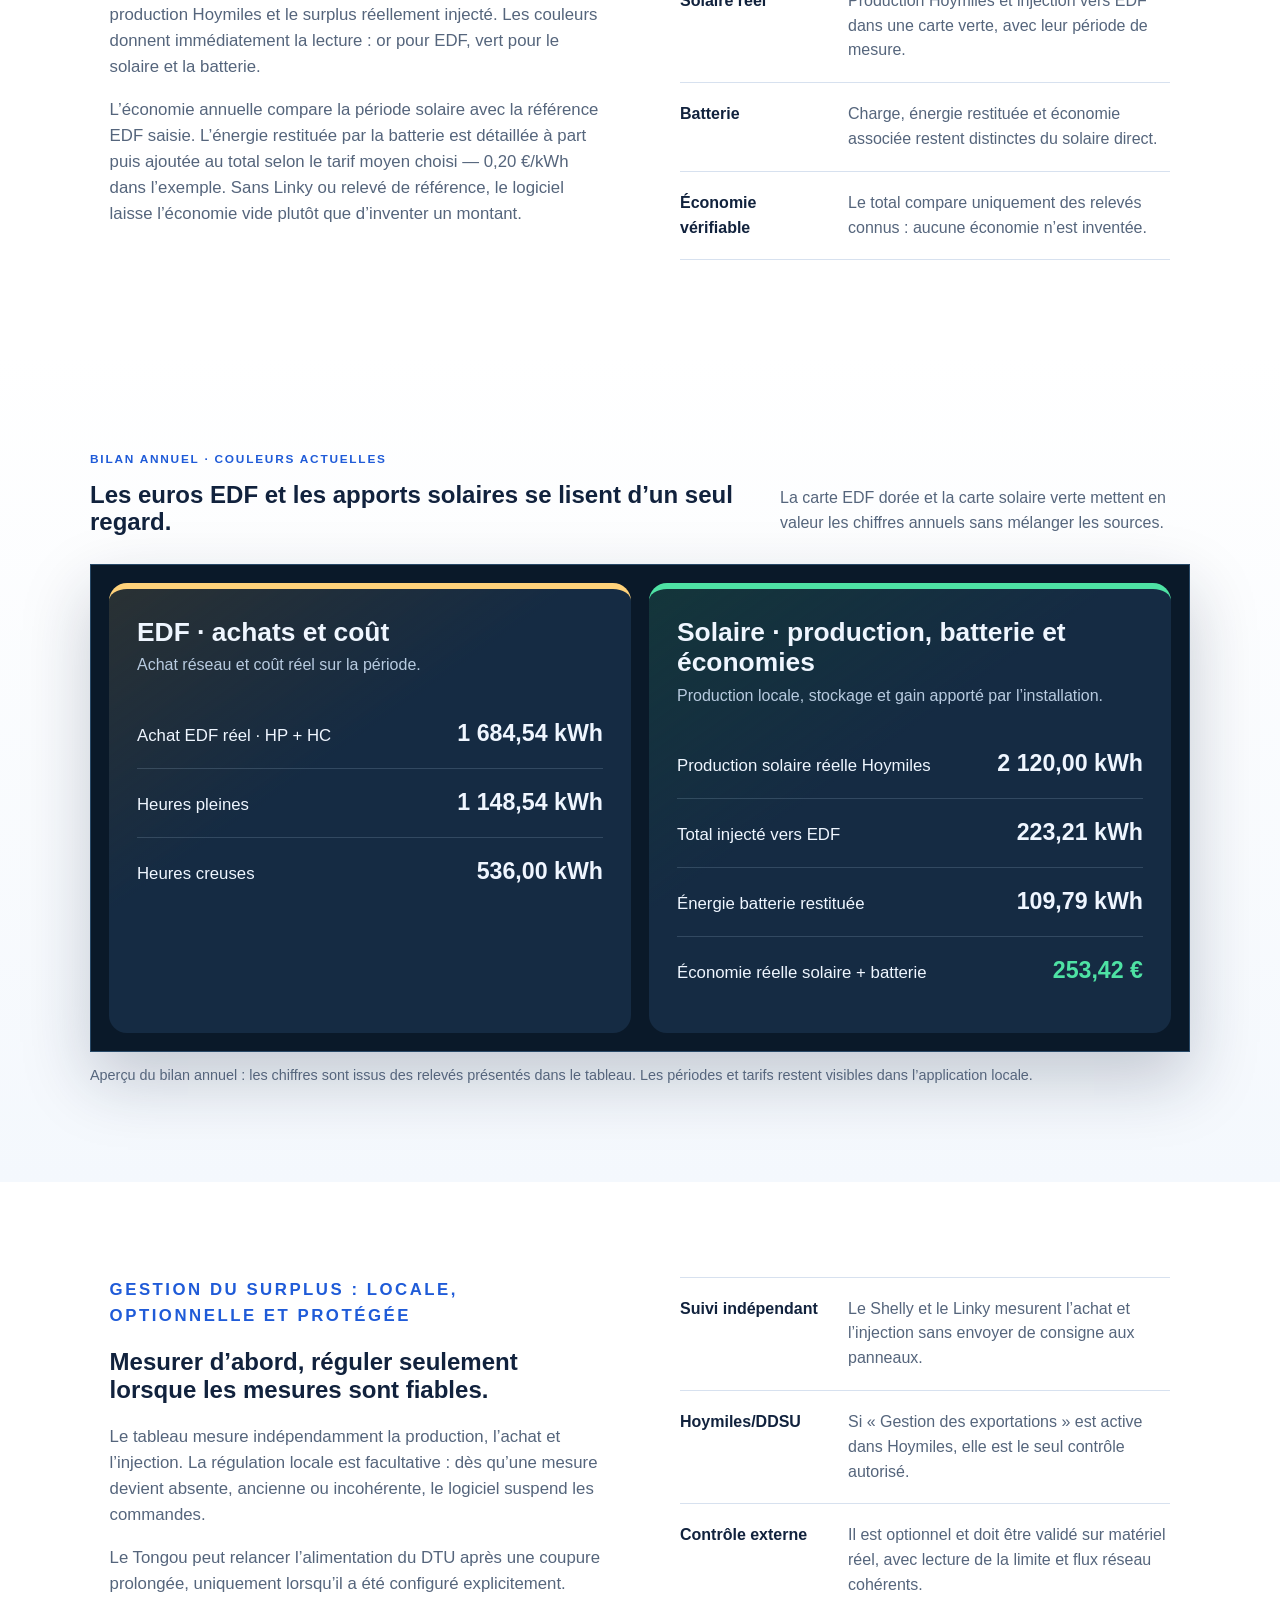
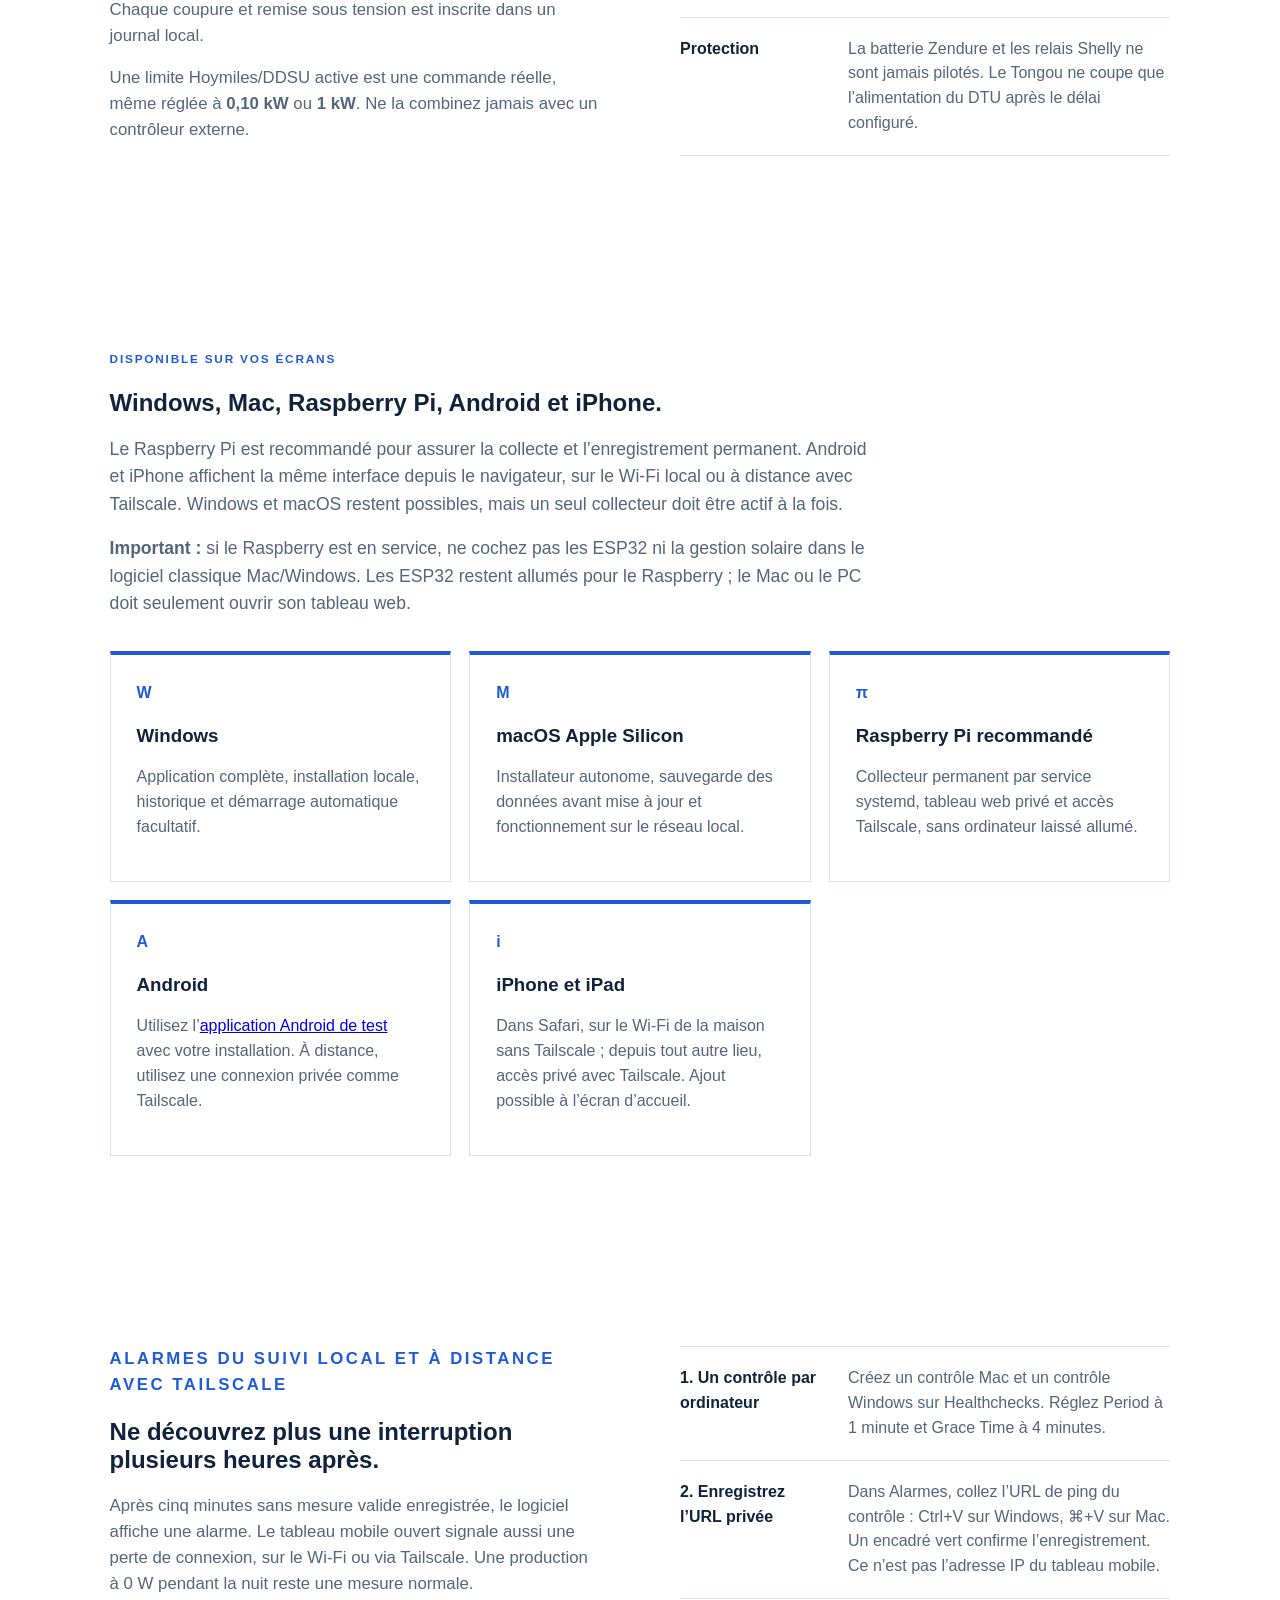
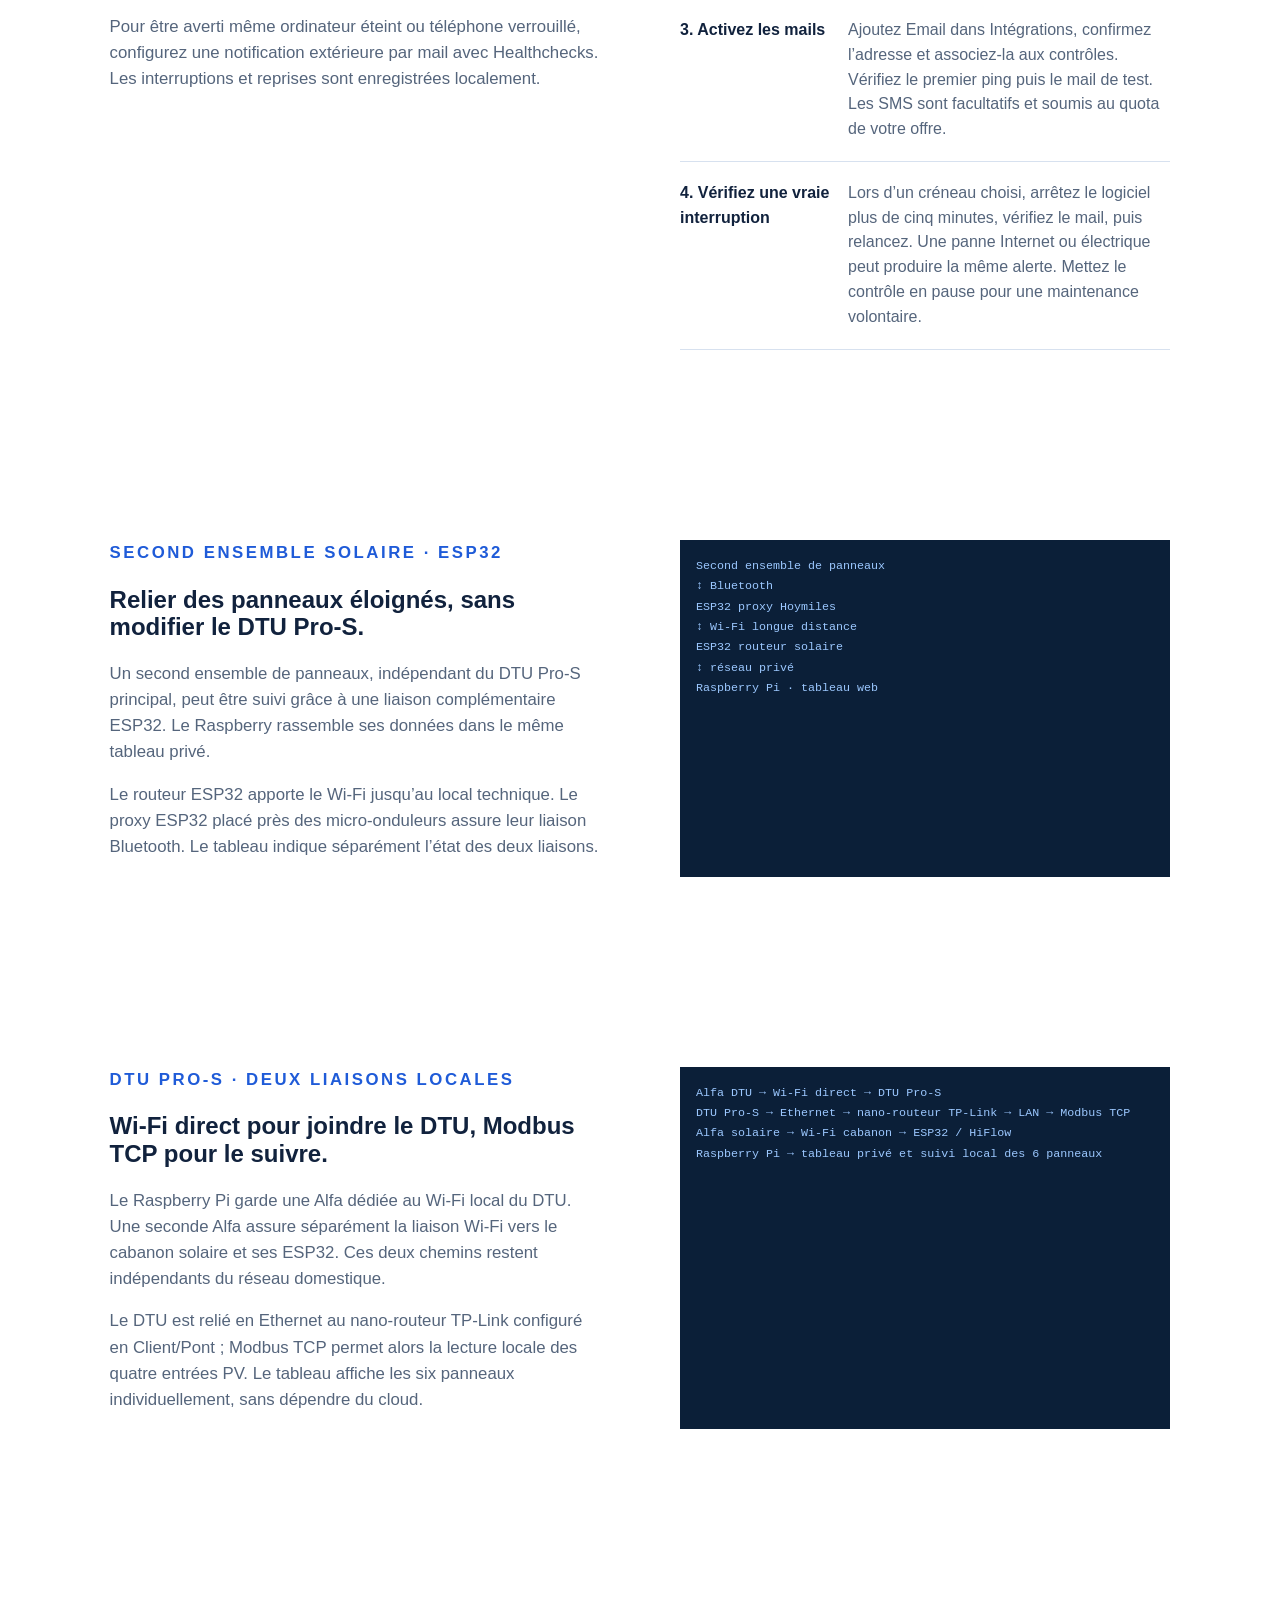
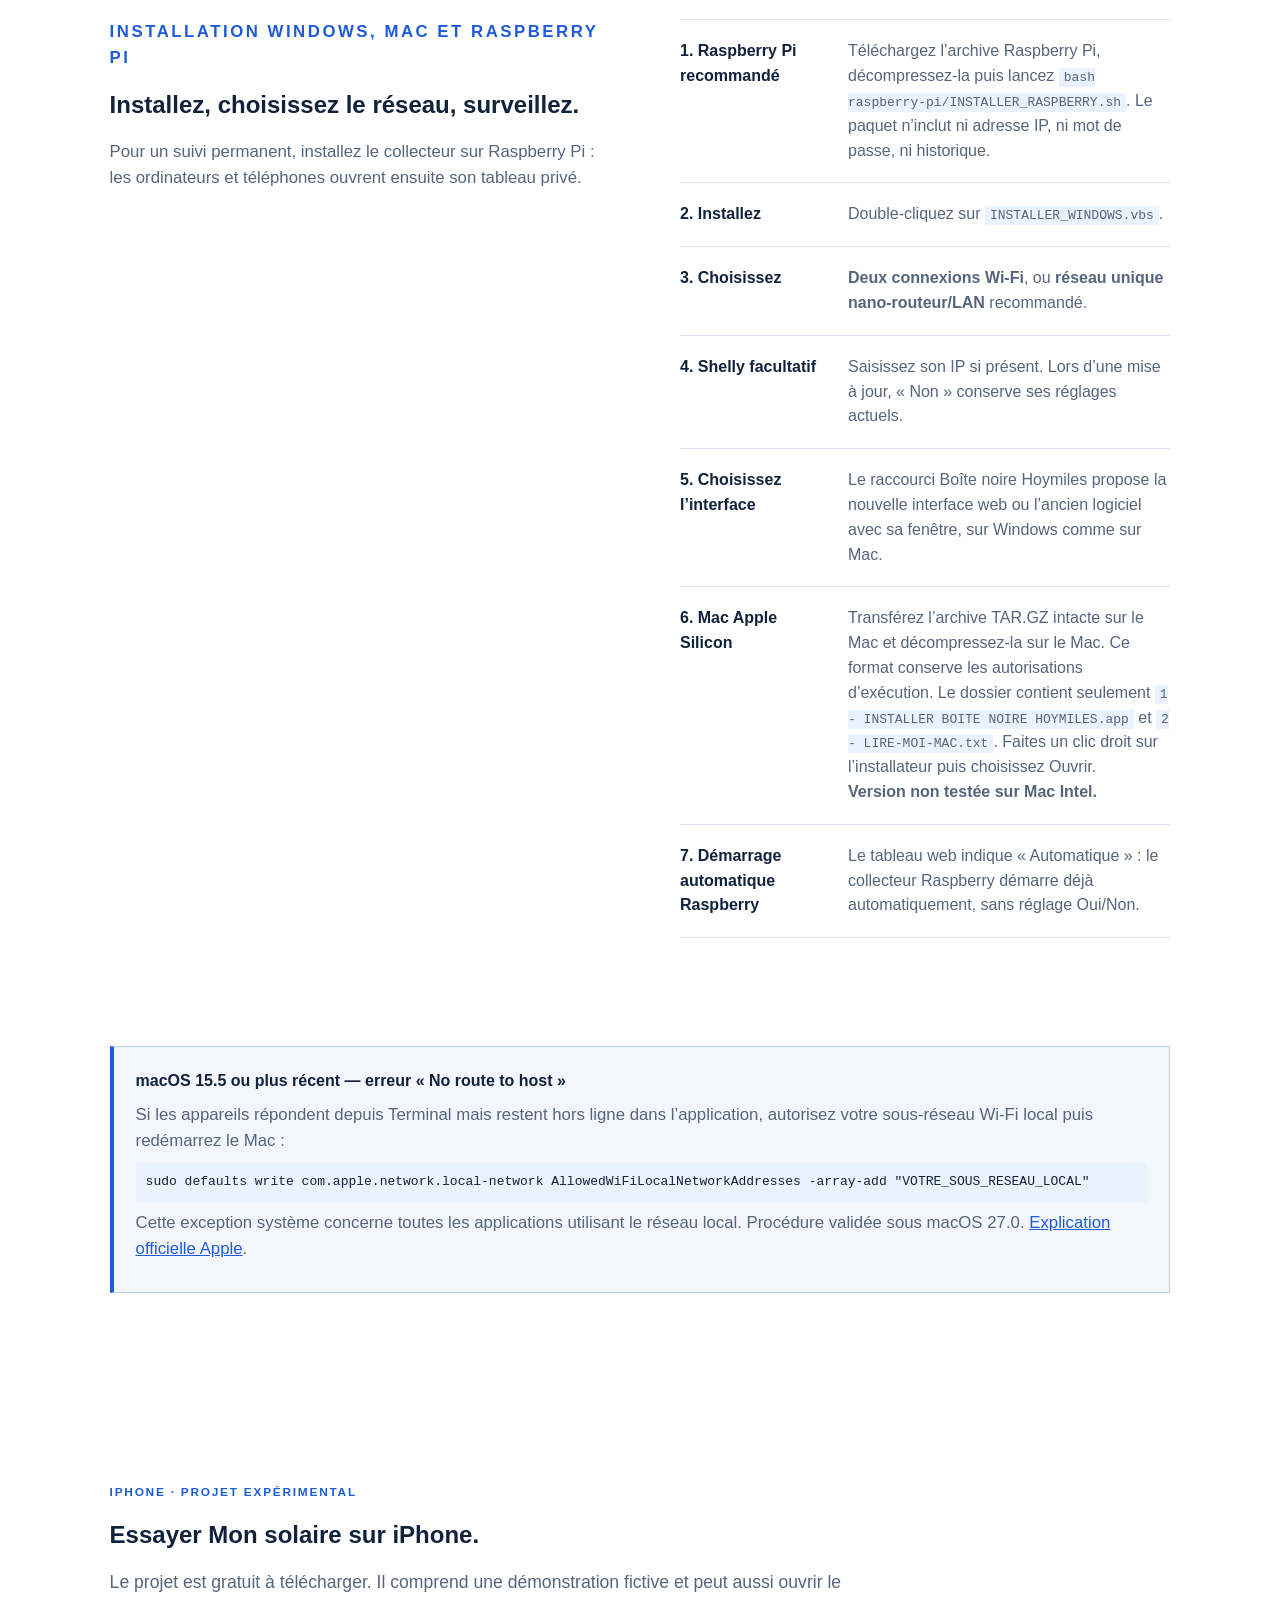
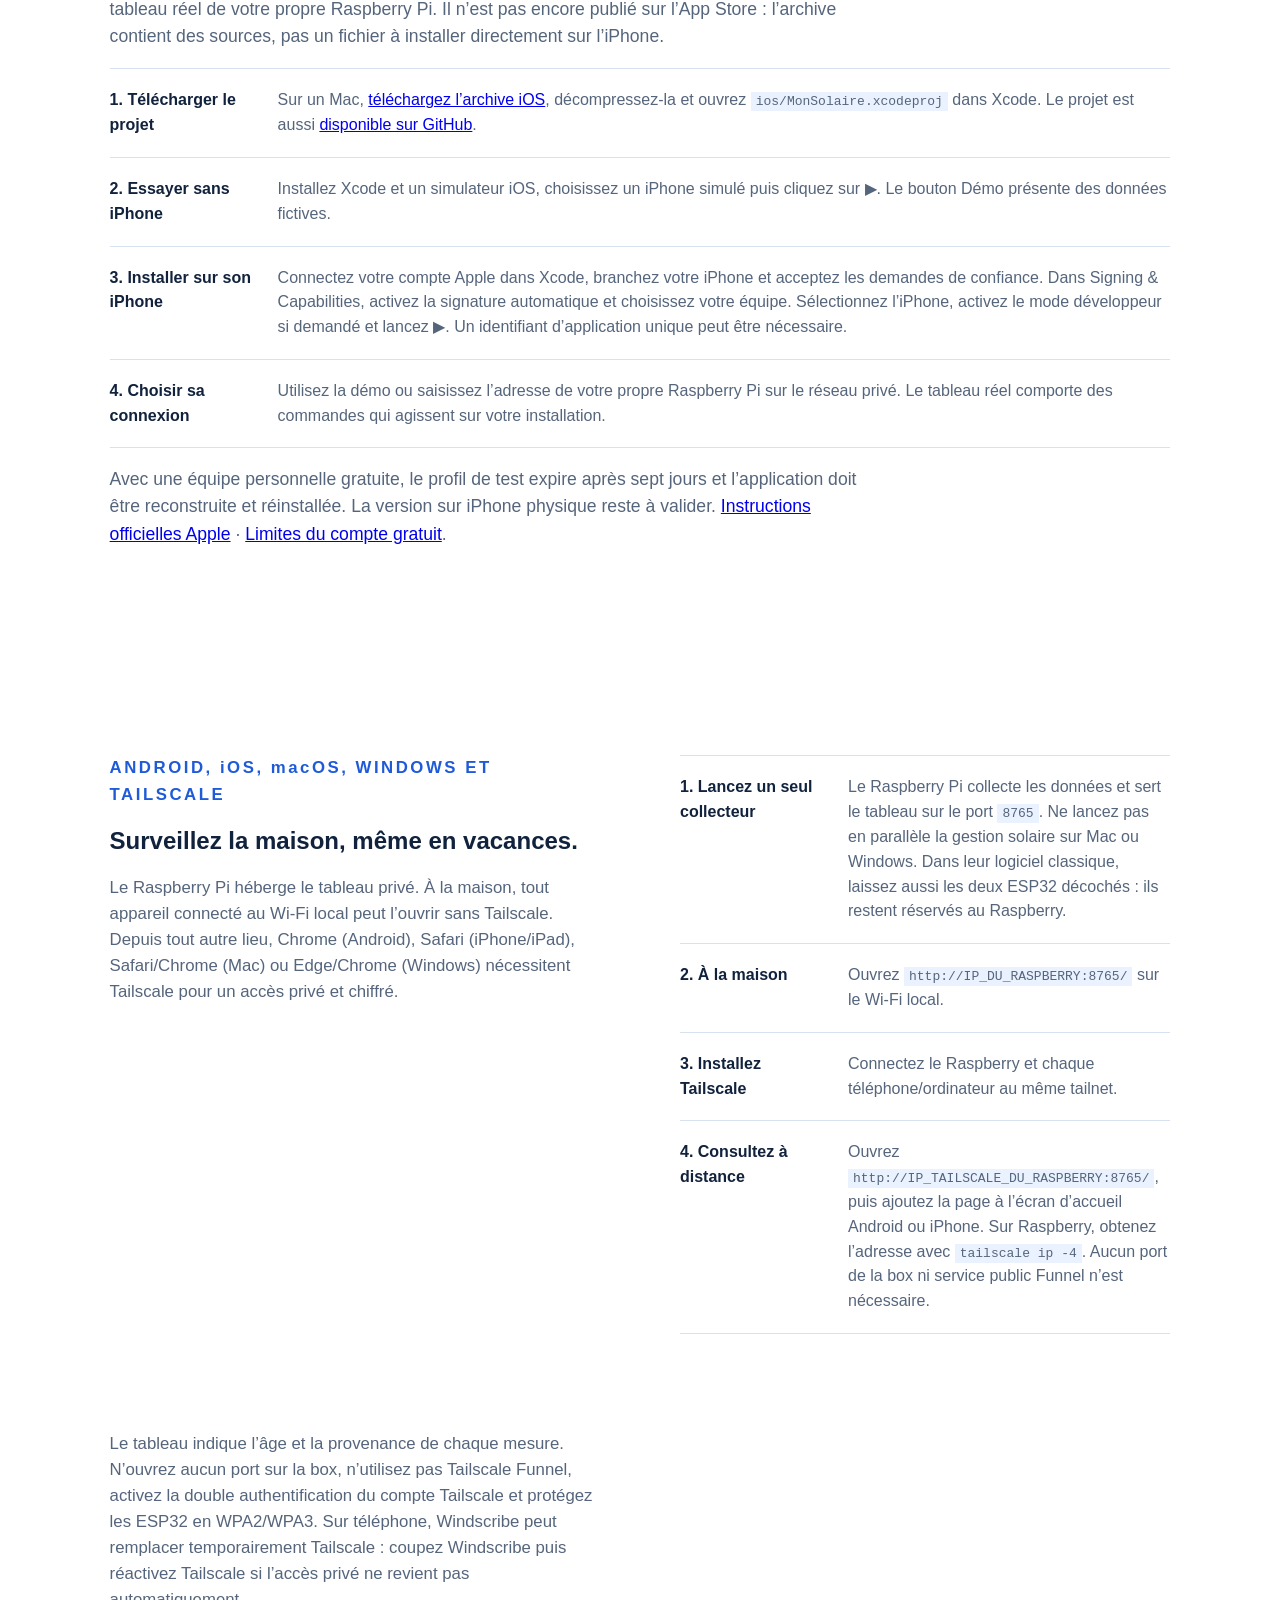
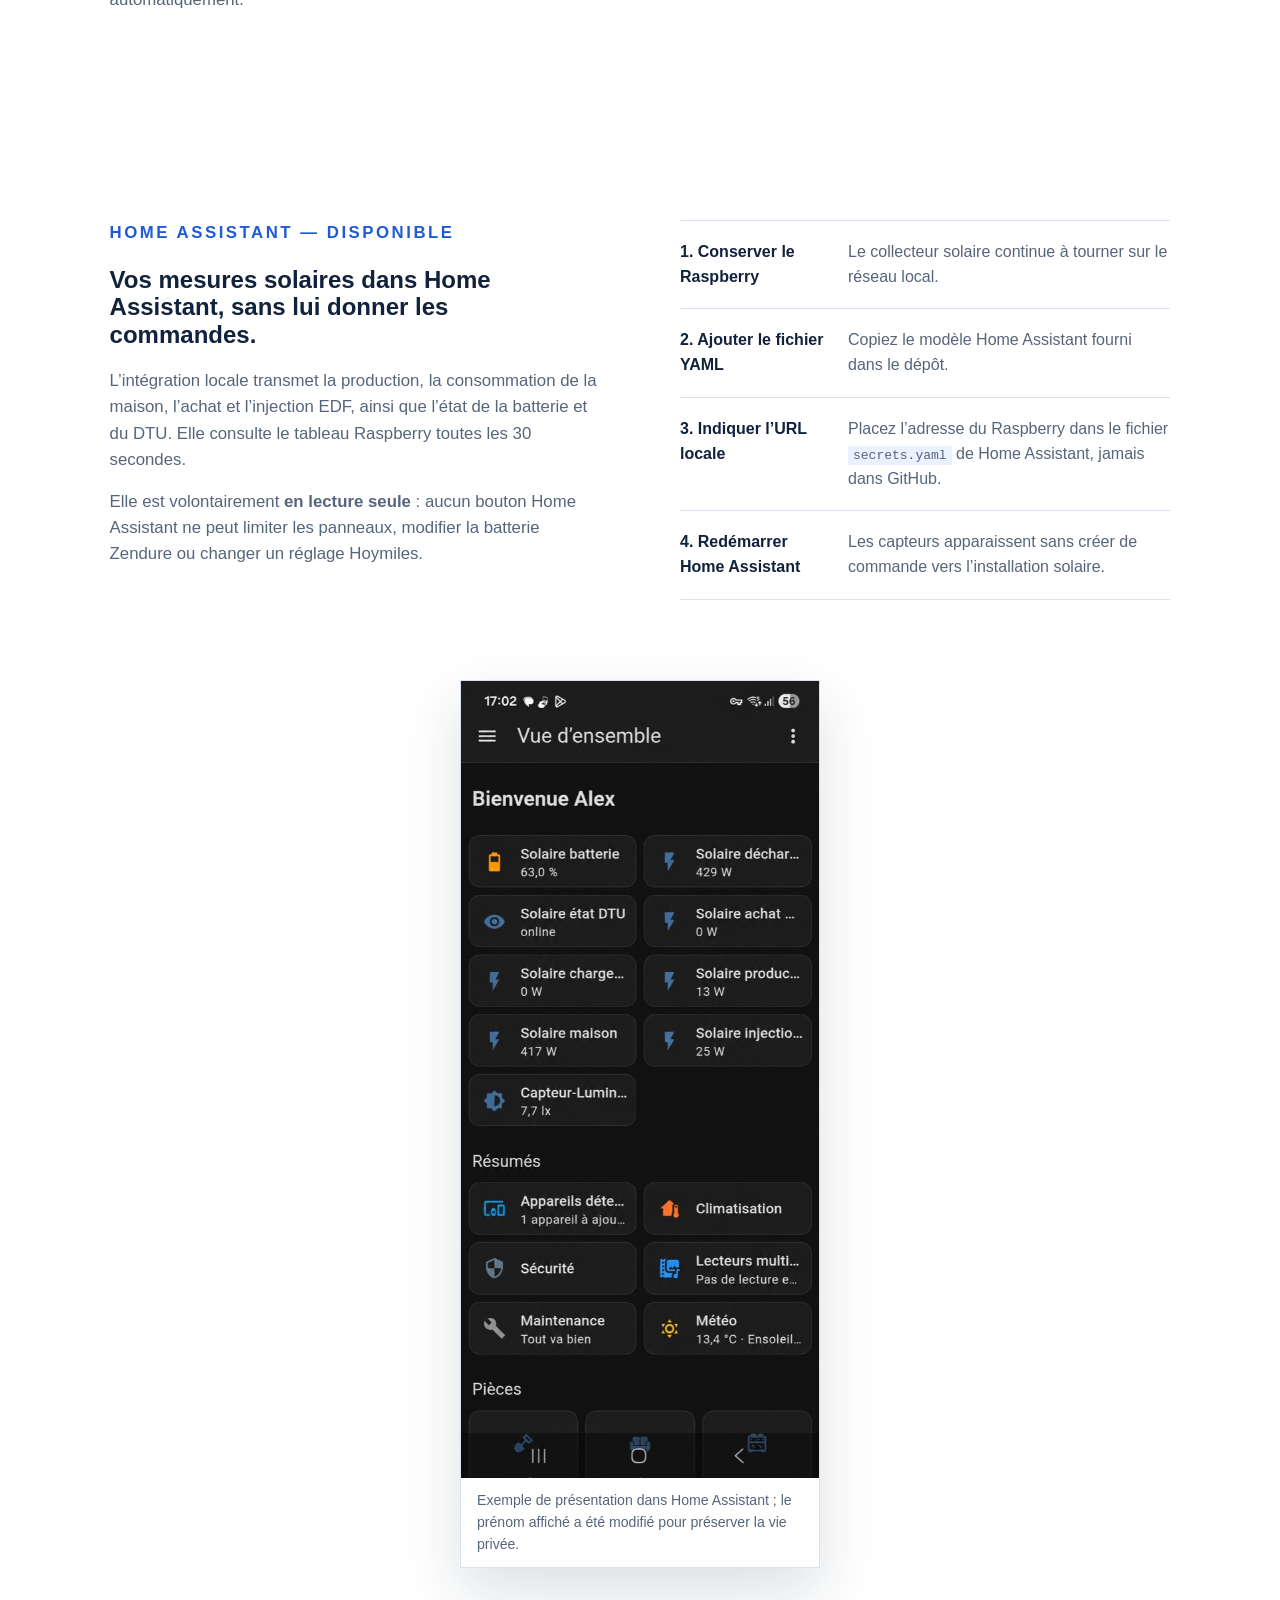
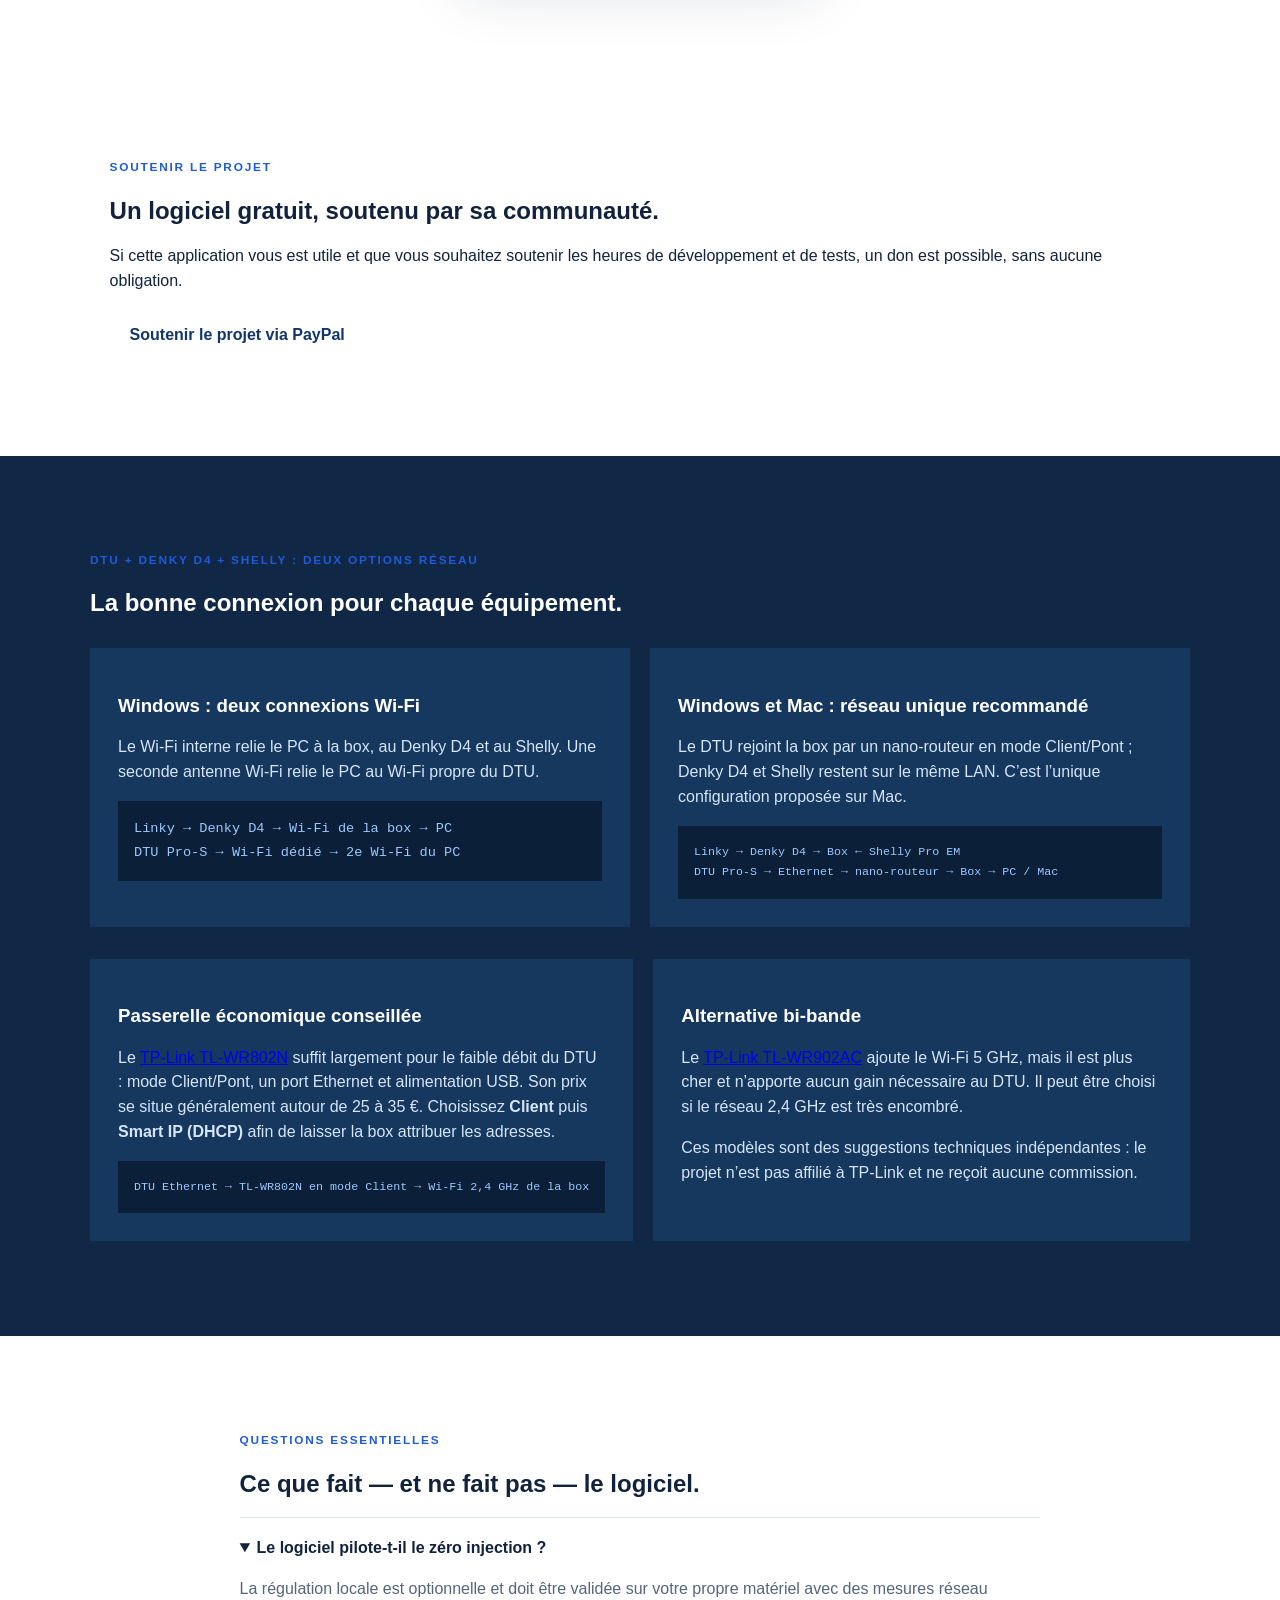
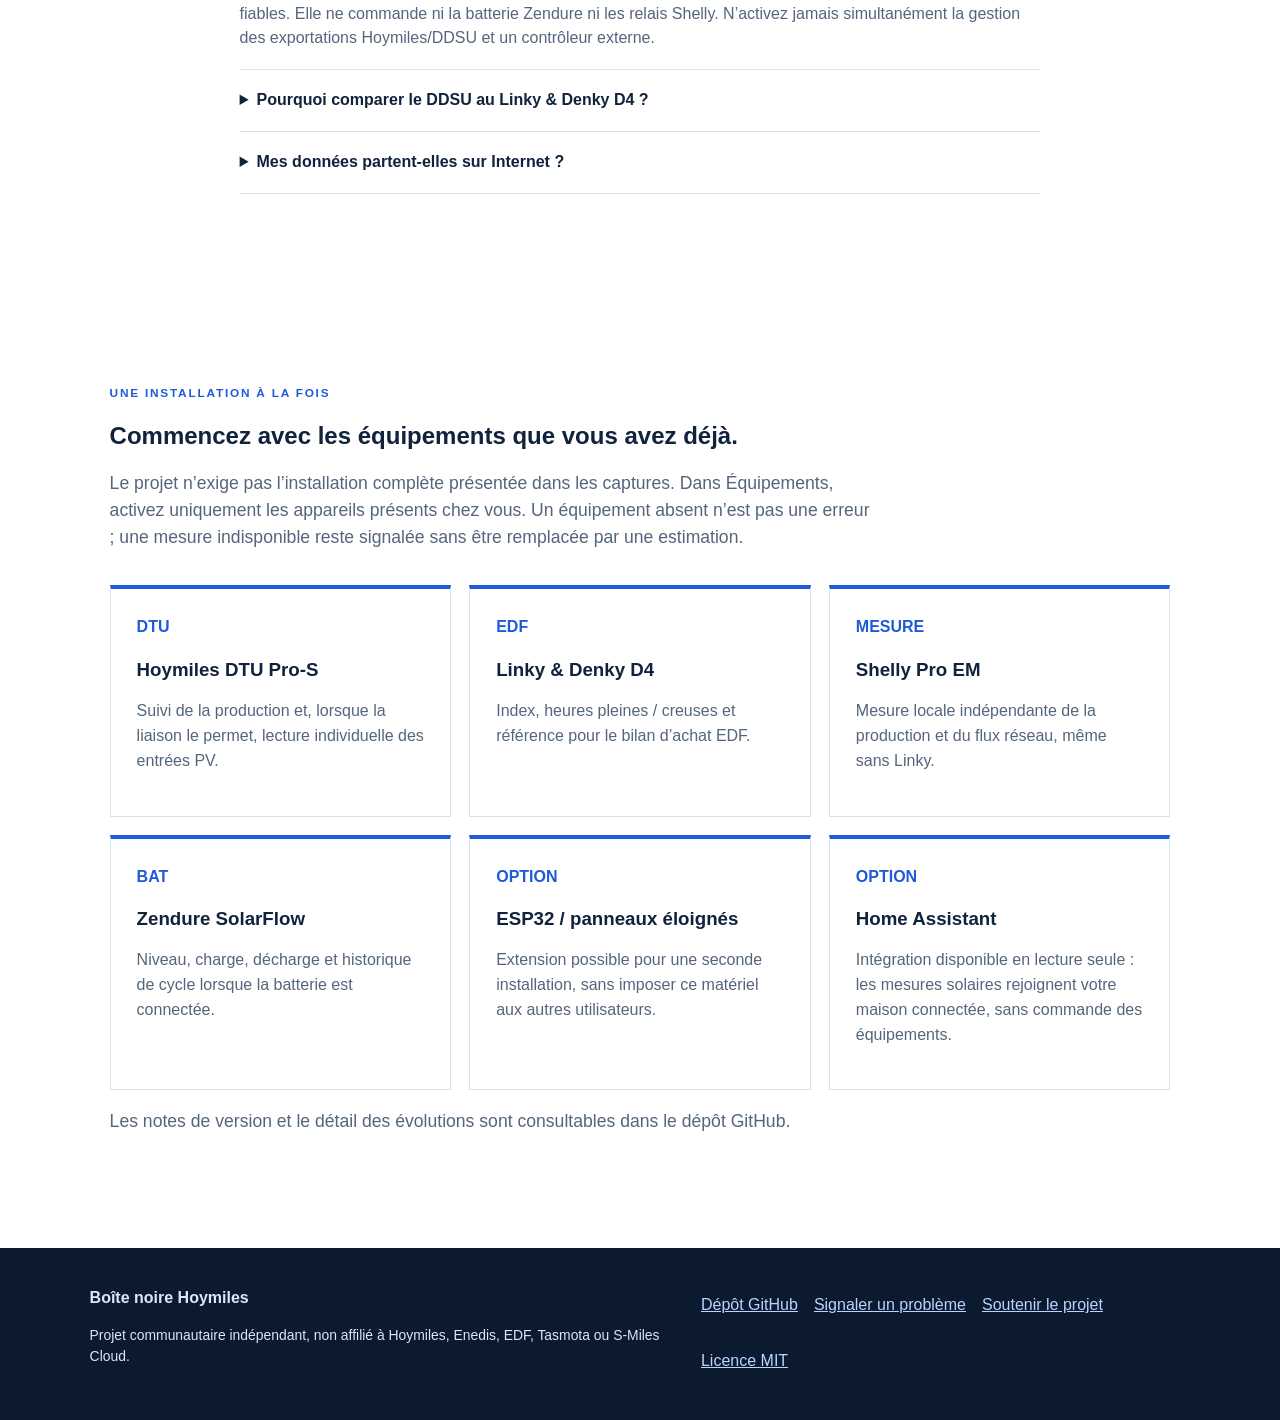
==== commit 41cc0e93: "Ajoute aperçu anonymisé Home Assistant" ====
--- a/docs/index.html
+++ b/docs/index.html
@@ -210,6 +210,7 @@
         <li><strong>3. Indiquer l’URL locale</strong><span>Placez l’adresse du Raspberry dans le fichier <code>secrets.yaml</code> de Home Assistant, jamais dans GitHub.</span></li>
         <li><strong>4. Redémarrer Home Assistant</strong><span>Les capteurs apparaissent sans créer de commande vers l’installation solaire.</span></li>
       </ol>
+      <figure class="app-shot home-assistant-shot"><img src="assets/home-assistant-apercu-anonyme.jpg" alt="Aperçu sur mobile de Home Assistant avec les capteurs solaires et la batterie" loading="lazy"><figcaption>Exemple de présentation dans Home Assistant ; le prénom affiché a été modifié pour préserver la vie privée.</figcaption></figure>
     </section>
 
     <section id="soutenir" class="section">
--- a/docs/styles.css
+++ b/docs/styles.css
@@ -5,6 +5,7 @@
 .screen-gallery{border:1px solid var(--line);background:#fff;box-shadow:0 24px 55px rgba(17,34,61,.14)}.screen-gallery-stage{display:block;padding:20px;background:#f4f8fd}.screen-gallery-stage img{display:block;width:100%;height:auto;border:1px solid #dce6f2;background:#fff}.screen-gallery-controls{display:flex;gap:10px;flex-wrap:wrap;padding:16px 20px 0}.screen-gallery-controls button{padding:10px 15px;border:1px solid #b7c9e3;border-radius:999px;background:#fff;color:var(--ink);font:inherit;font-weight:750;cursor:pointer}.screen-gallery-controls button[aria-selected="true"]{border-color:var(--blue);background:var(--blue);color:#fff}.screen-gallery-note{margin:0;padding:10px 20px 18px;color:var(--muted);font-size:.9rem}@media(max-width:760px){.screen-gallery-stage{padding:10px}.screen-gallery-controls{padding:12px 10px 0}.screen-gallery-controls button{width:100%}.screen-gallery-note{padding:10px}}
 /* Aucun élément, notamment les captures, ne doit élargir la page. */
 html,body{width:100%;max-width:100%;overflow-x:hidden}main,section,figure,.screen-gallery{min-width:0;max-width:100%}img{max-width:100%;height:auto}
+.home-assistant-shot{grid-column:1/-1;width:min(100%,360px);margin:0 auto}.home-assistant-shot img{width:100%;height:auto}
 .github-stats{display:flex;align-items:center;gap:14px;flex-wrap:wrap;width:max-content;max-width:100%;margin-top:26px;padding:12px 16px;border:1px solid #83b2ef;border-radius:4px;background:rgba(6,25,49,.28);color:#eaf4ff;text-decoration:none;font-size:.92rem}.github-stats:hover{background:rgba(31,91,216,.3)}.stats-title{font-weight:800;color:#fff;padding-right:12px;border-right:1px solid #83b2ef}.github-stats strong{color:#fff;font-size:1.05rem}
 .text-link{display:inline-block;margin-top:8px;color:var(--blue);font-weight:800;text-decoration:none}.text-link:hover{text-decoration:underline}.guide-hero{min-height:auto;padding-bottom:70px}.guide-hero .hero-content{margin-top:88px}.guide-hero h1{font-size:clamp(2.35rem,5vw,4.5rem)}.breadcrumb{margin:0 0 24px;font-size:.92rem}.breadcrumb a{color:#c9e0ff}.guide-main{max-width:920px;padding-top:72px}.guide-main h2{margin-top:52px;font-size:clamp(1.7rem,3vw,2.35rem)}.guide-main h3{margin-top:30px}.guide-main p,.guide-main li{color:var(--muted);font-size:1.04rem}.guide-main strong{color:var(--ink)}.guide-main .callout{margin:30px 0;padding:20px 22px;border-left:4px solid var(--solar);background:#fff8e8}.guide-main .callout p{margin:0}.guide-main .guide-card{margin:28px 0;padding:24px;border:1px solid var(--line);border-top:4px solid var(--blue);background:#f8fbff}.guide-main .guide-card.solar{border-top-color:var(--solar);background:#fffdf7}.guide-main ol{padding-left:24px}.guide-main li+li{margin-top:12px}.guide-main code{overflow-wrap:anywhere}.guide-main .back-link{display:inline-block;margin-top:34px}.guide-main table{width:100%;border-collapse:collapse;margin:24px 0}.guide-main th,.guide-main td{padding:13px;border:1px solid var(--line);text-align:left;vertical-align:top}.guide-main th{background:#edf4ff;color:var(--ink)}
 .annual-preview{display:grid;grid-template-columns:1fr 1fr;gap:18px;padding:18px;background:#0a1929;border:1px solid #284967;box-shadow:0 28px 64px rgba(17,34,61,.22)}.annual-preview-card{padding:28px;border-radius:18px;background:#152b43;color:#eff6ff}.annual-preview-card h3{margin:0;font-size:1.65rem}.annual-preview-card>p{margin:6px 0 22px;color:#b8cbe0}.annual-preview-card>div{display:flex;justify-content:space-between;align-items:baseline;gap:18px;padding:16px 0;border-bottom:1px solid rgba(184,207,231,.18)}.annual-preview-card>div:last-child{border:0}.annual-preview-card span{font-size:1.05rem}.annual-preview-card strong{font-size:1.45rem;white-space:nowrap}.annual-preview-edf{border-top:6px solid #ffd27a;background:linear-gradient(145deg,rgba(255,210,122,.13),#152b43 40%)}.annual-preview-solar{border-top:6px solid #4ee2a4;background:linear-gradient(145deg,rgba(78,226,164,.14),#152b43 40%)}.annual-preview-saving strong{color:#4ee2a4}.annual-preview-note{margin:12px 0 0;color:var(--muted);font-size:.9rem}@media(max-width:760px){.annual-preview{grid-template-columns:1fr;padding:12px}.annual-preview-card{padding:20px}.annual-preview-card h3{font-size:1.32rem}.annual-preview-card>div{align-items:flex-start;flex-direction:column;gap:4px}.annual-preview-card strong{font-size:1.28rem}}
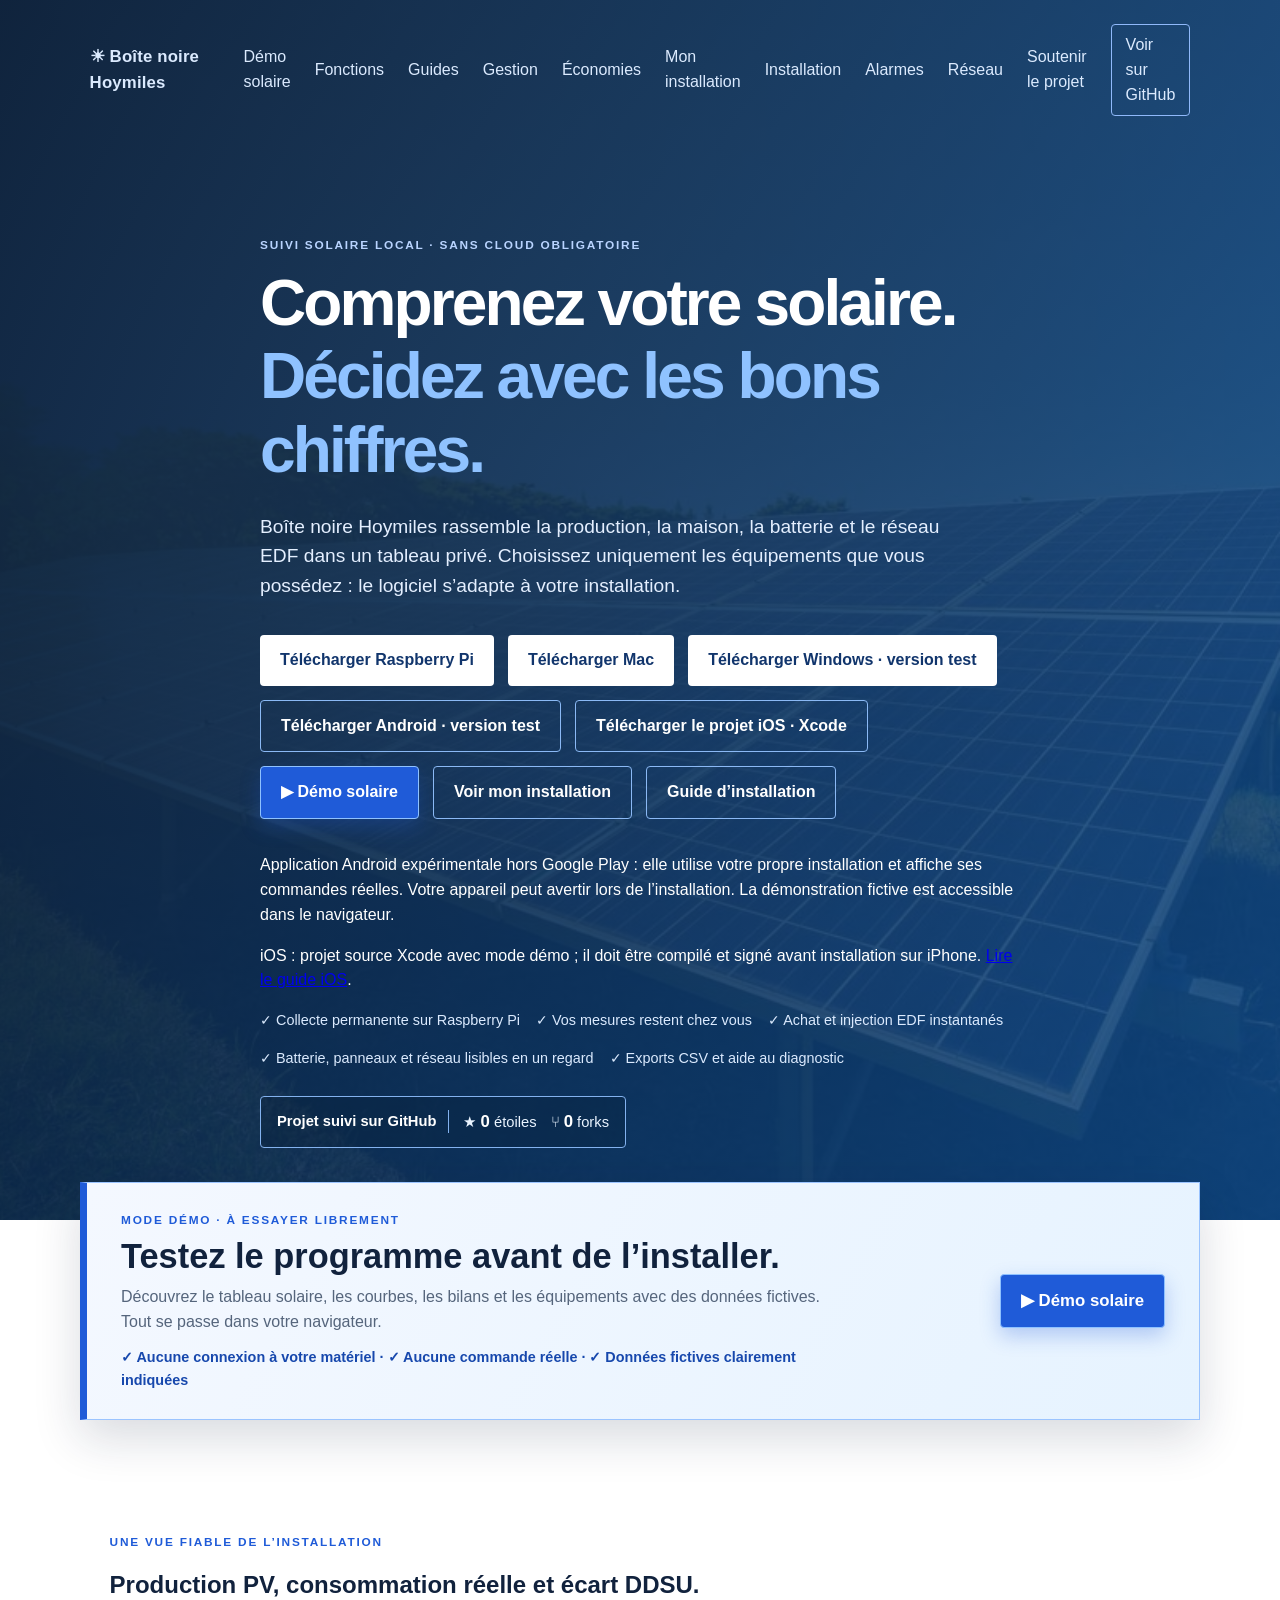
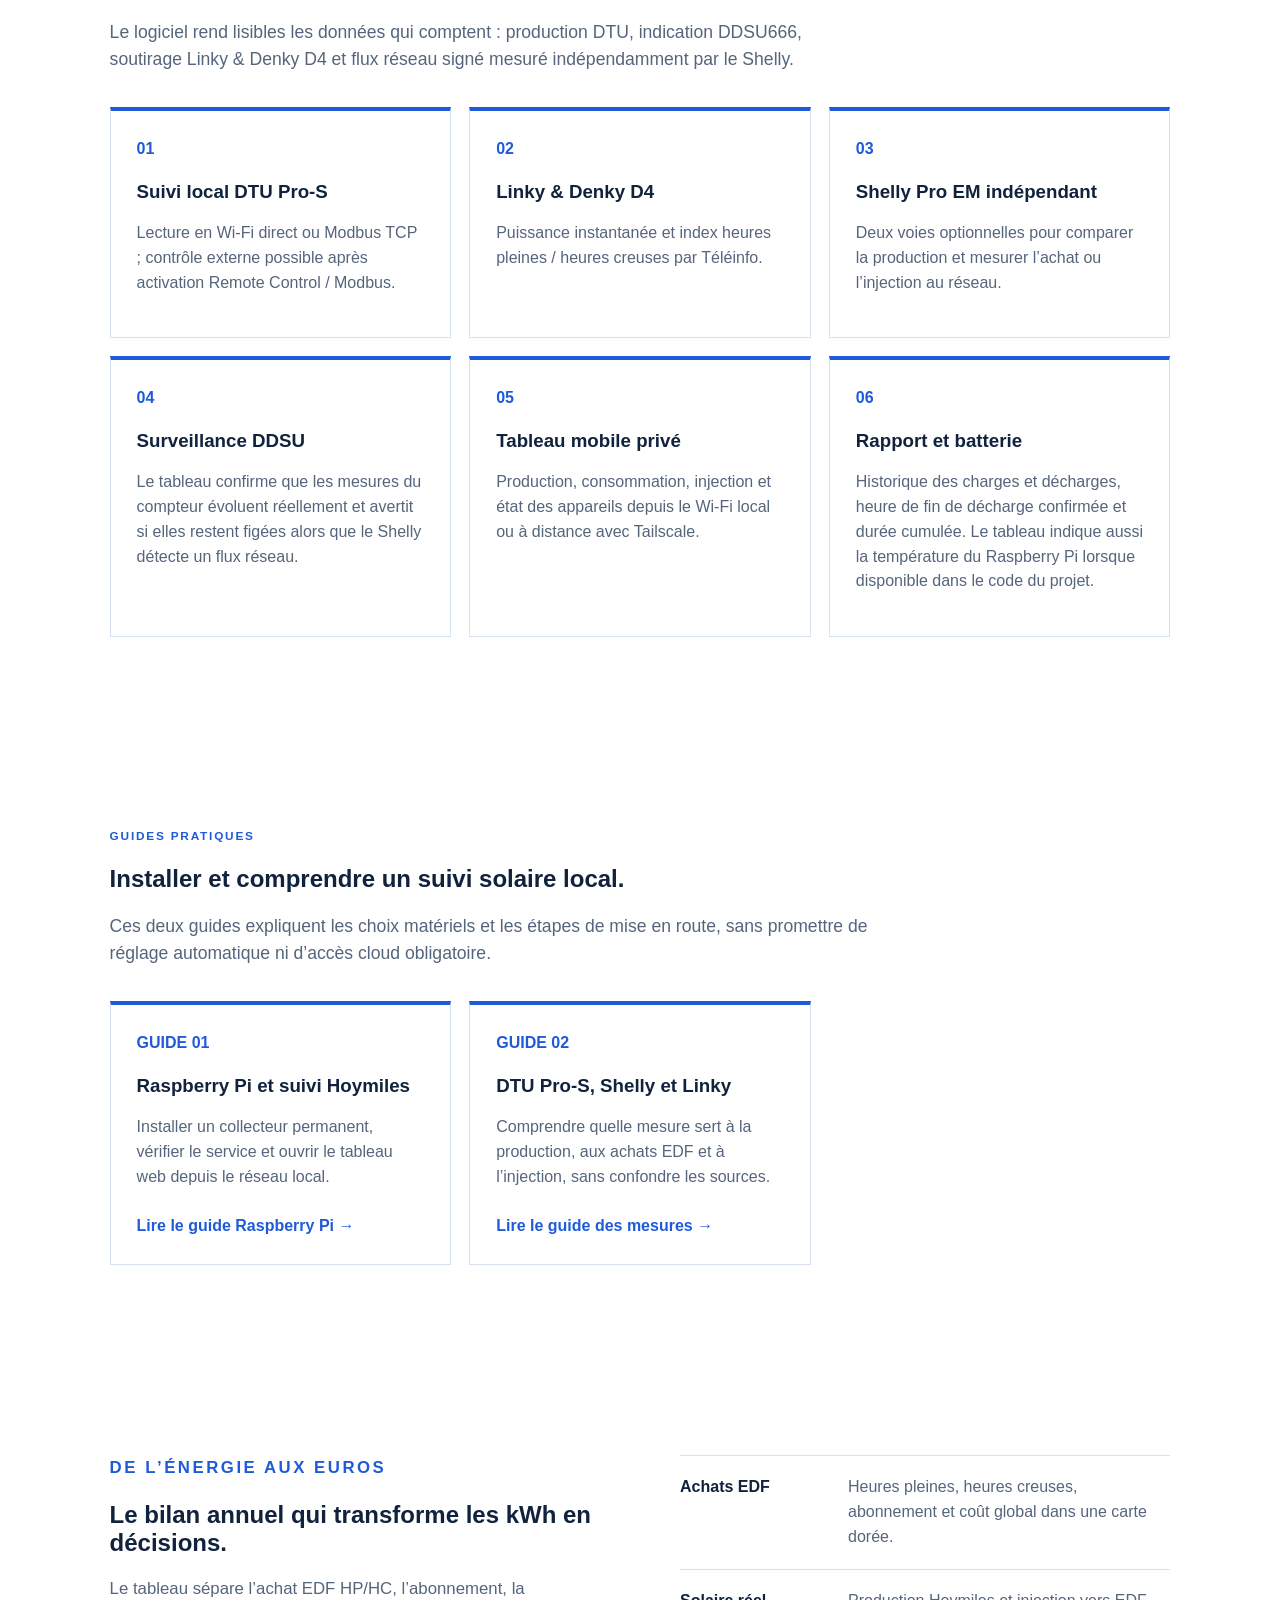
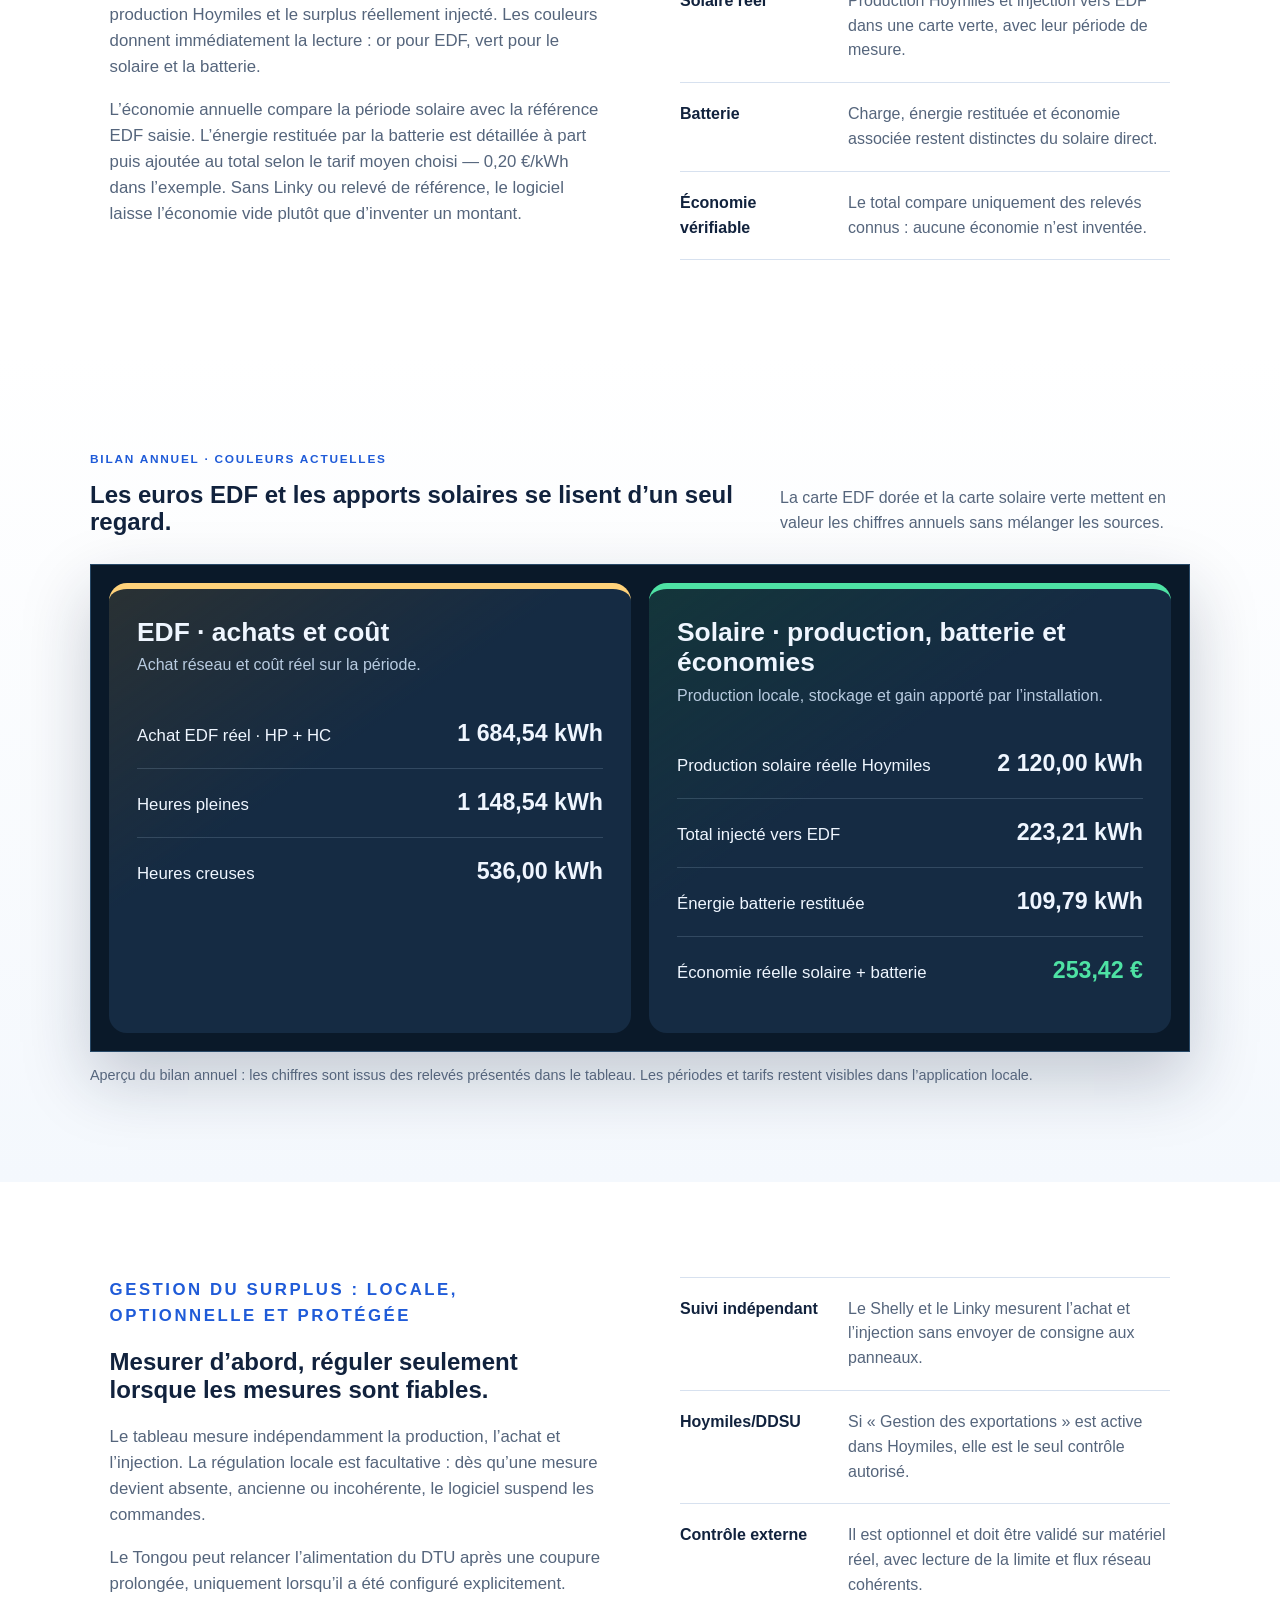
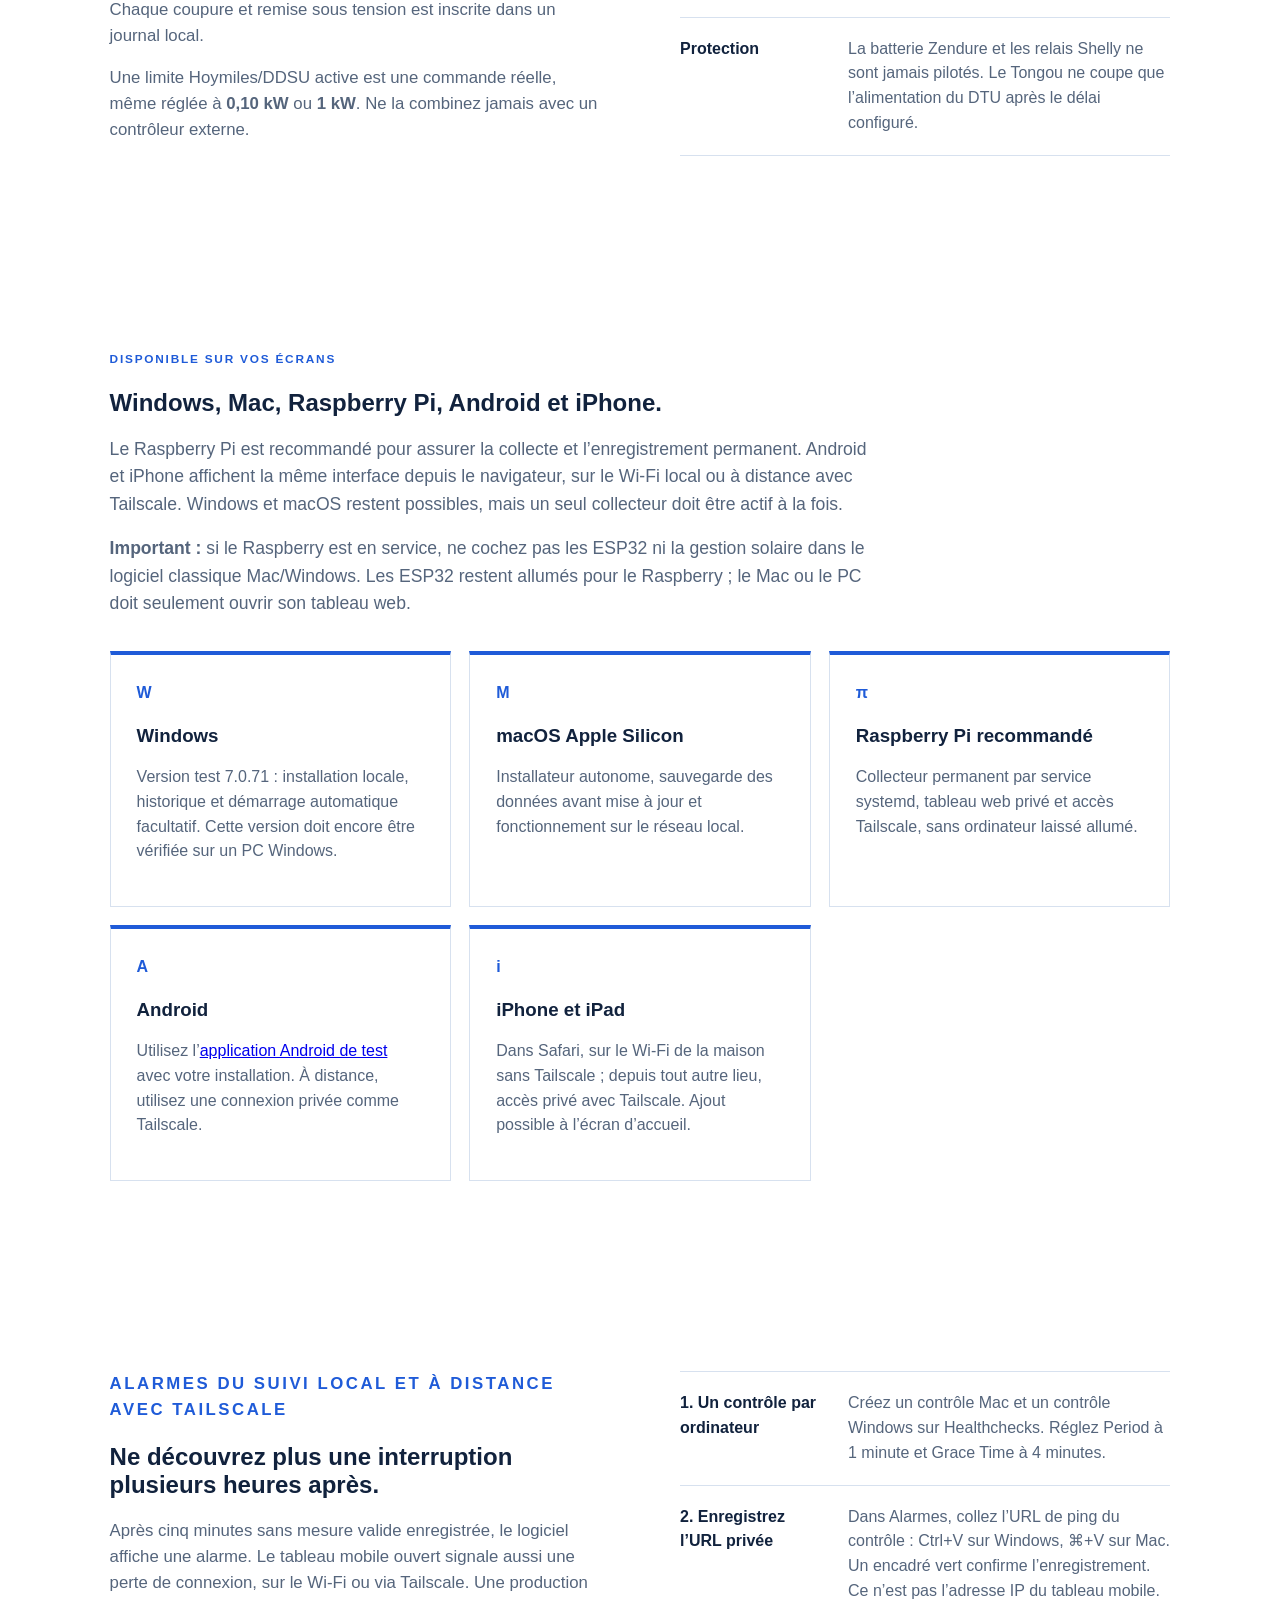
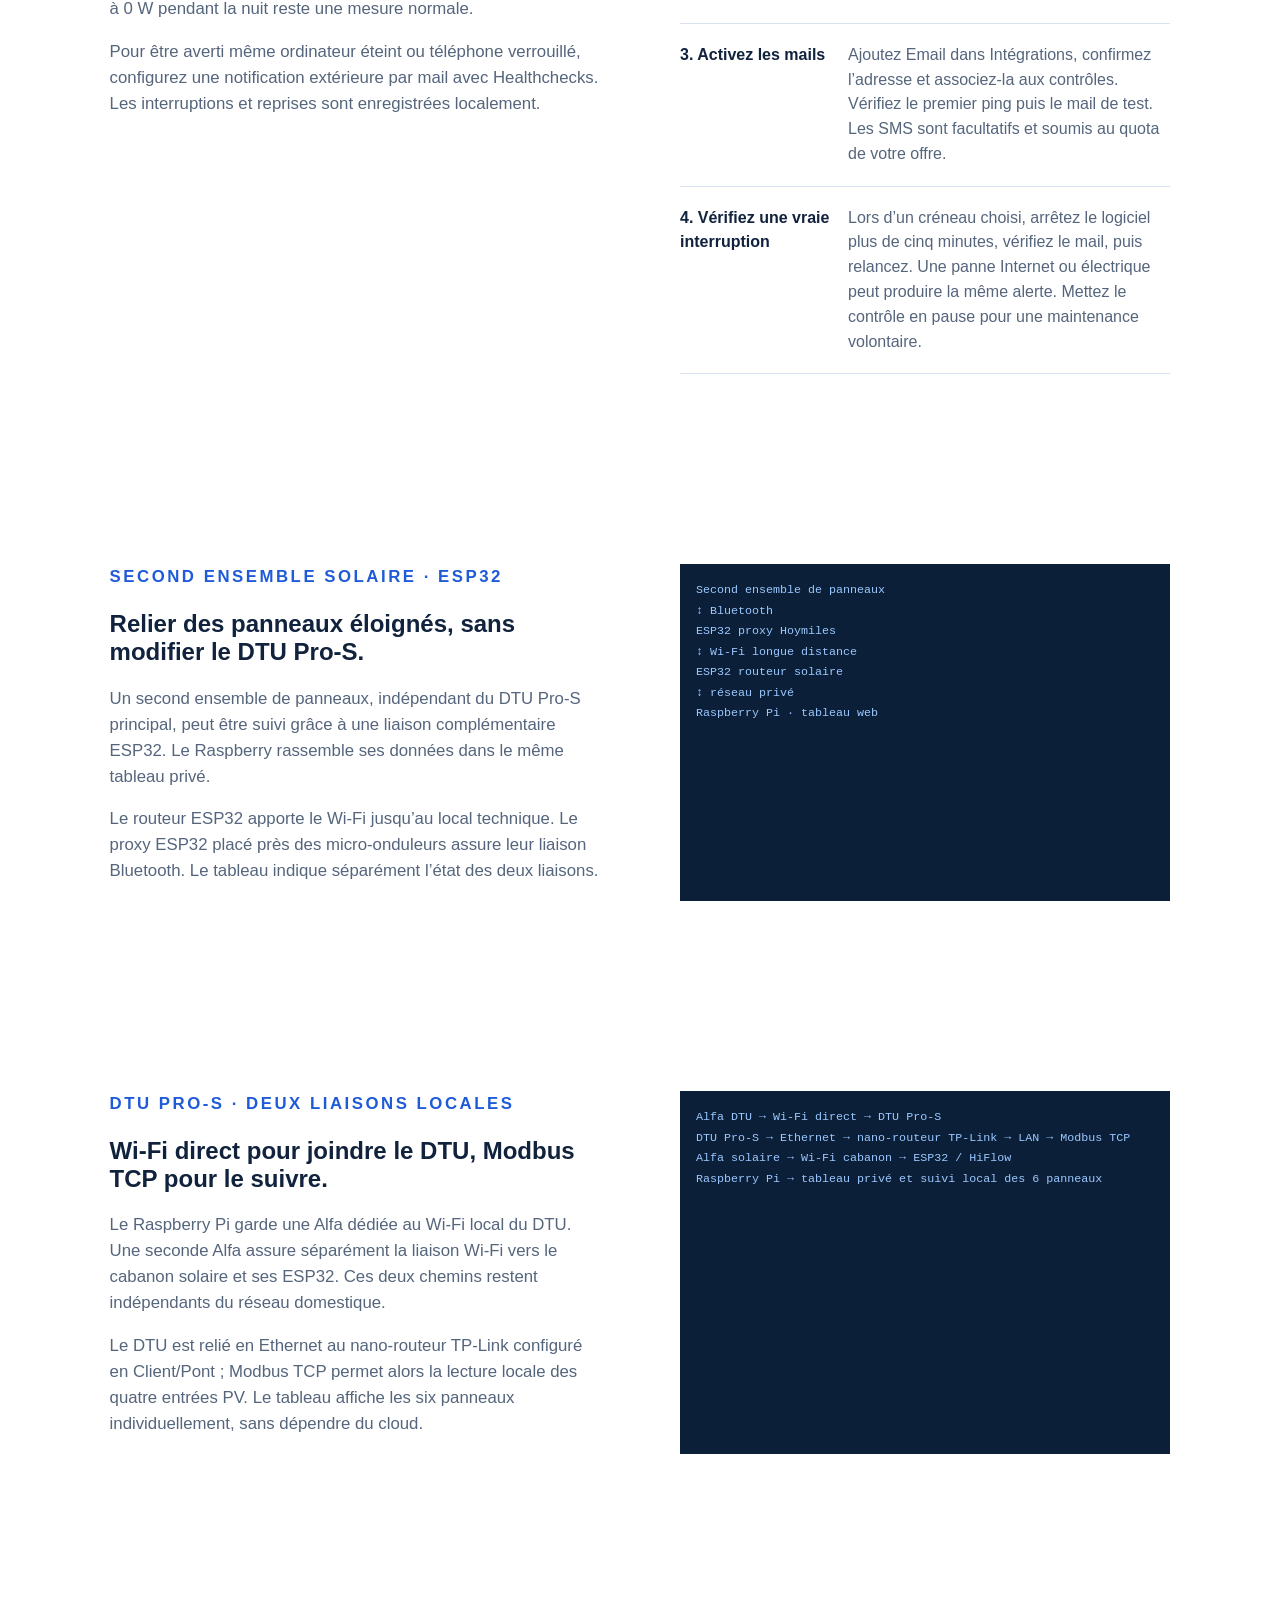
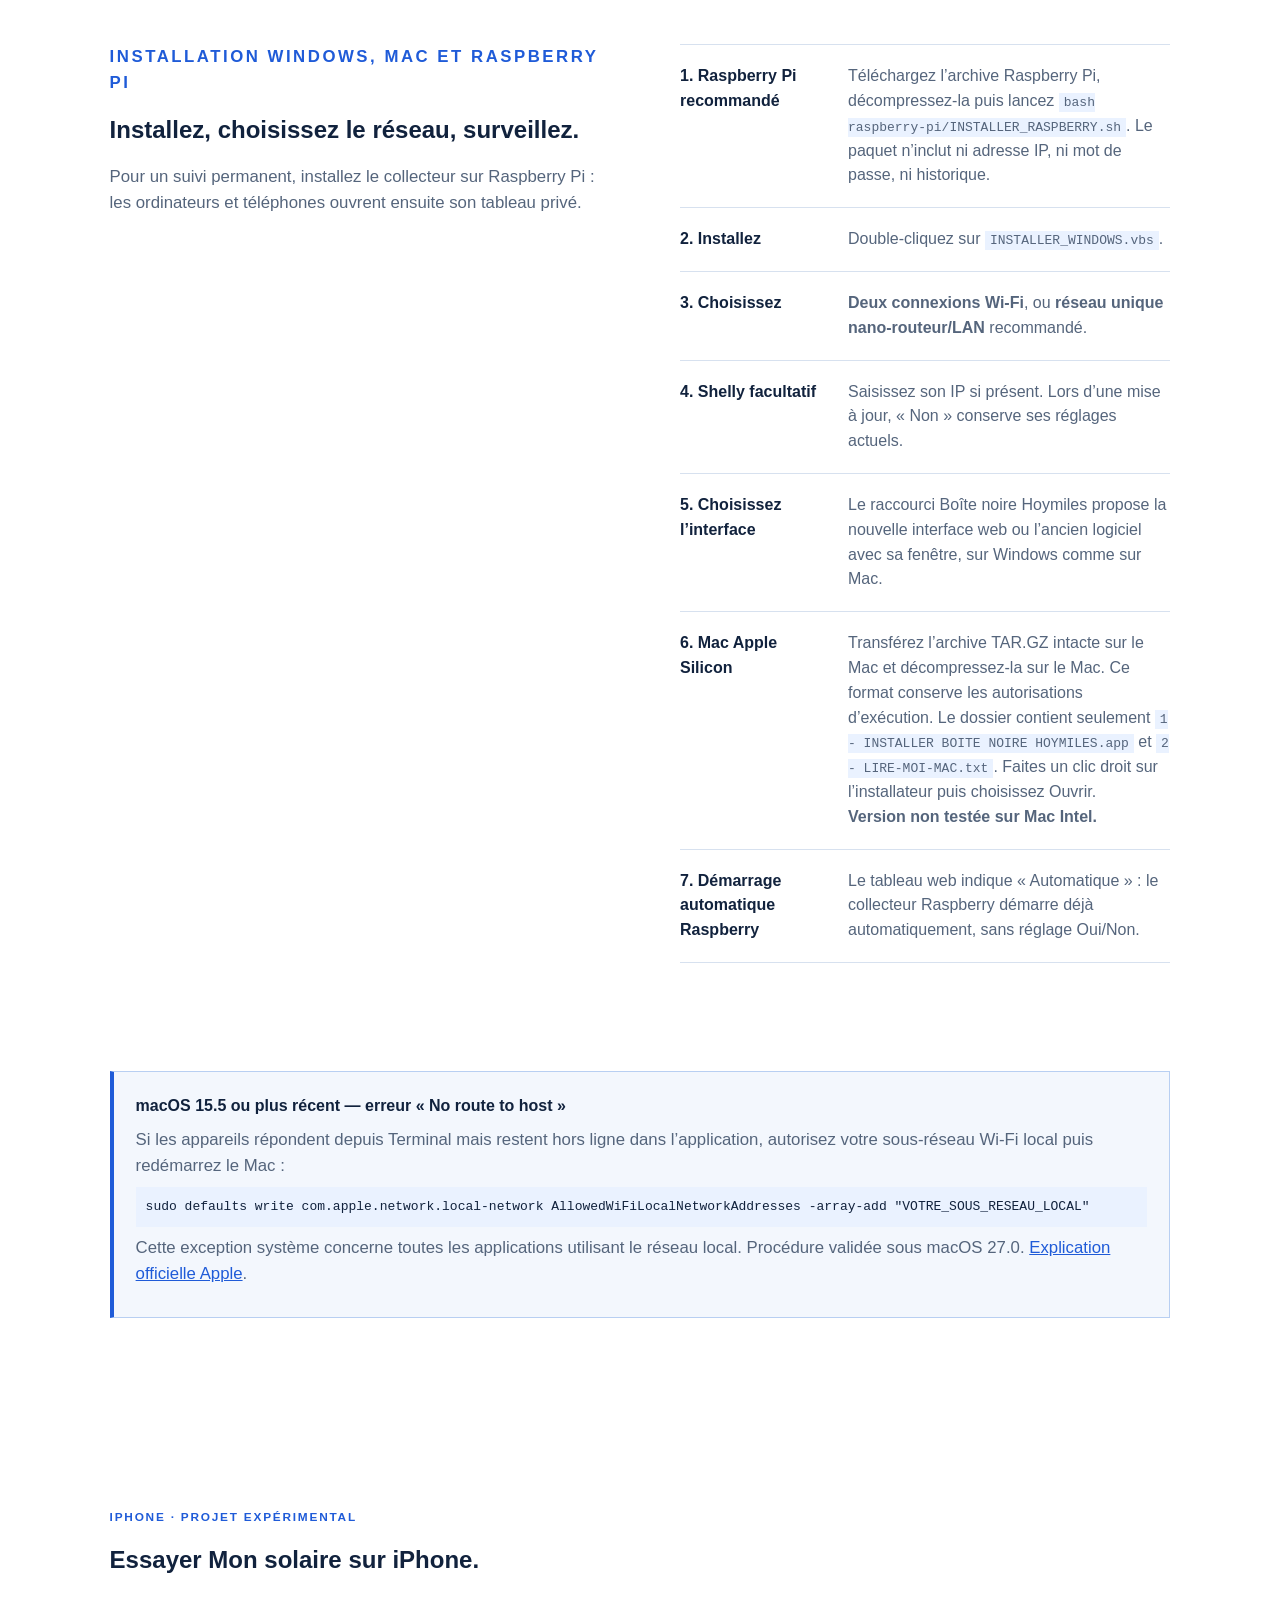
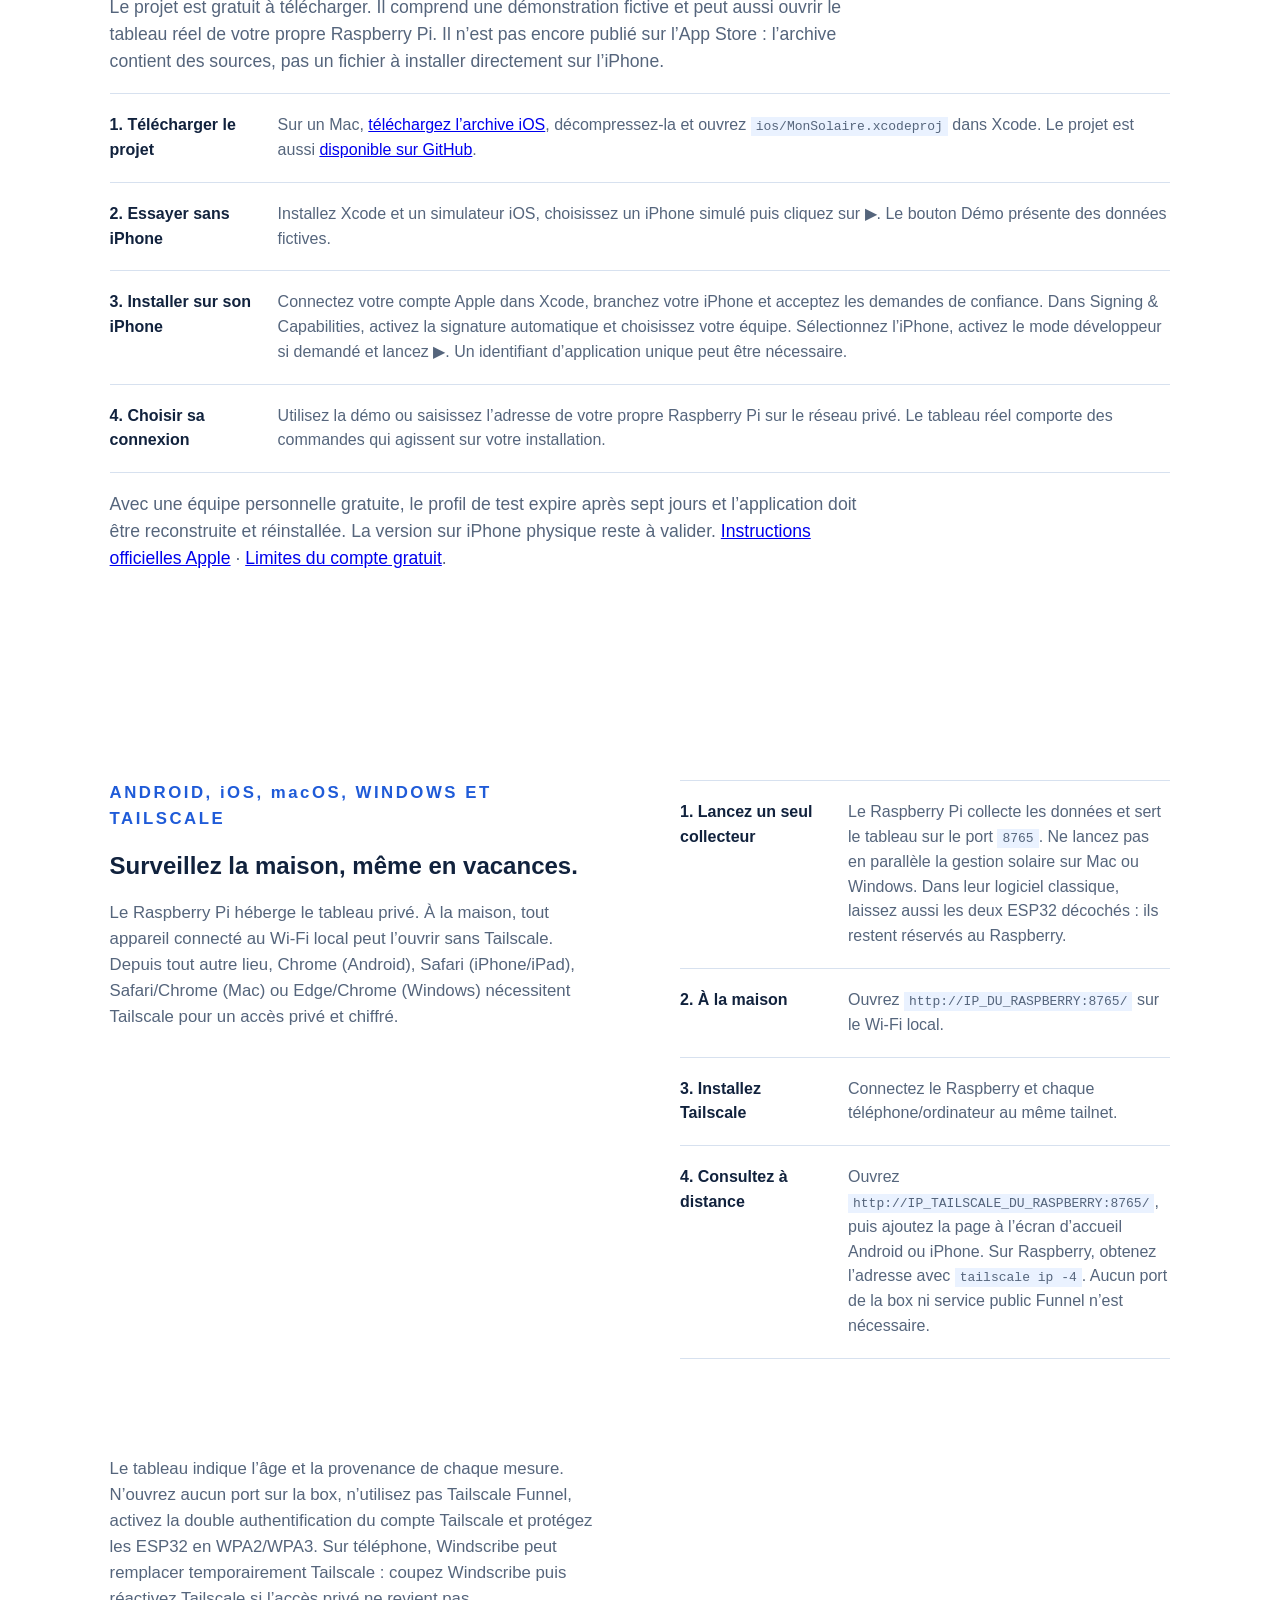
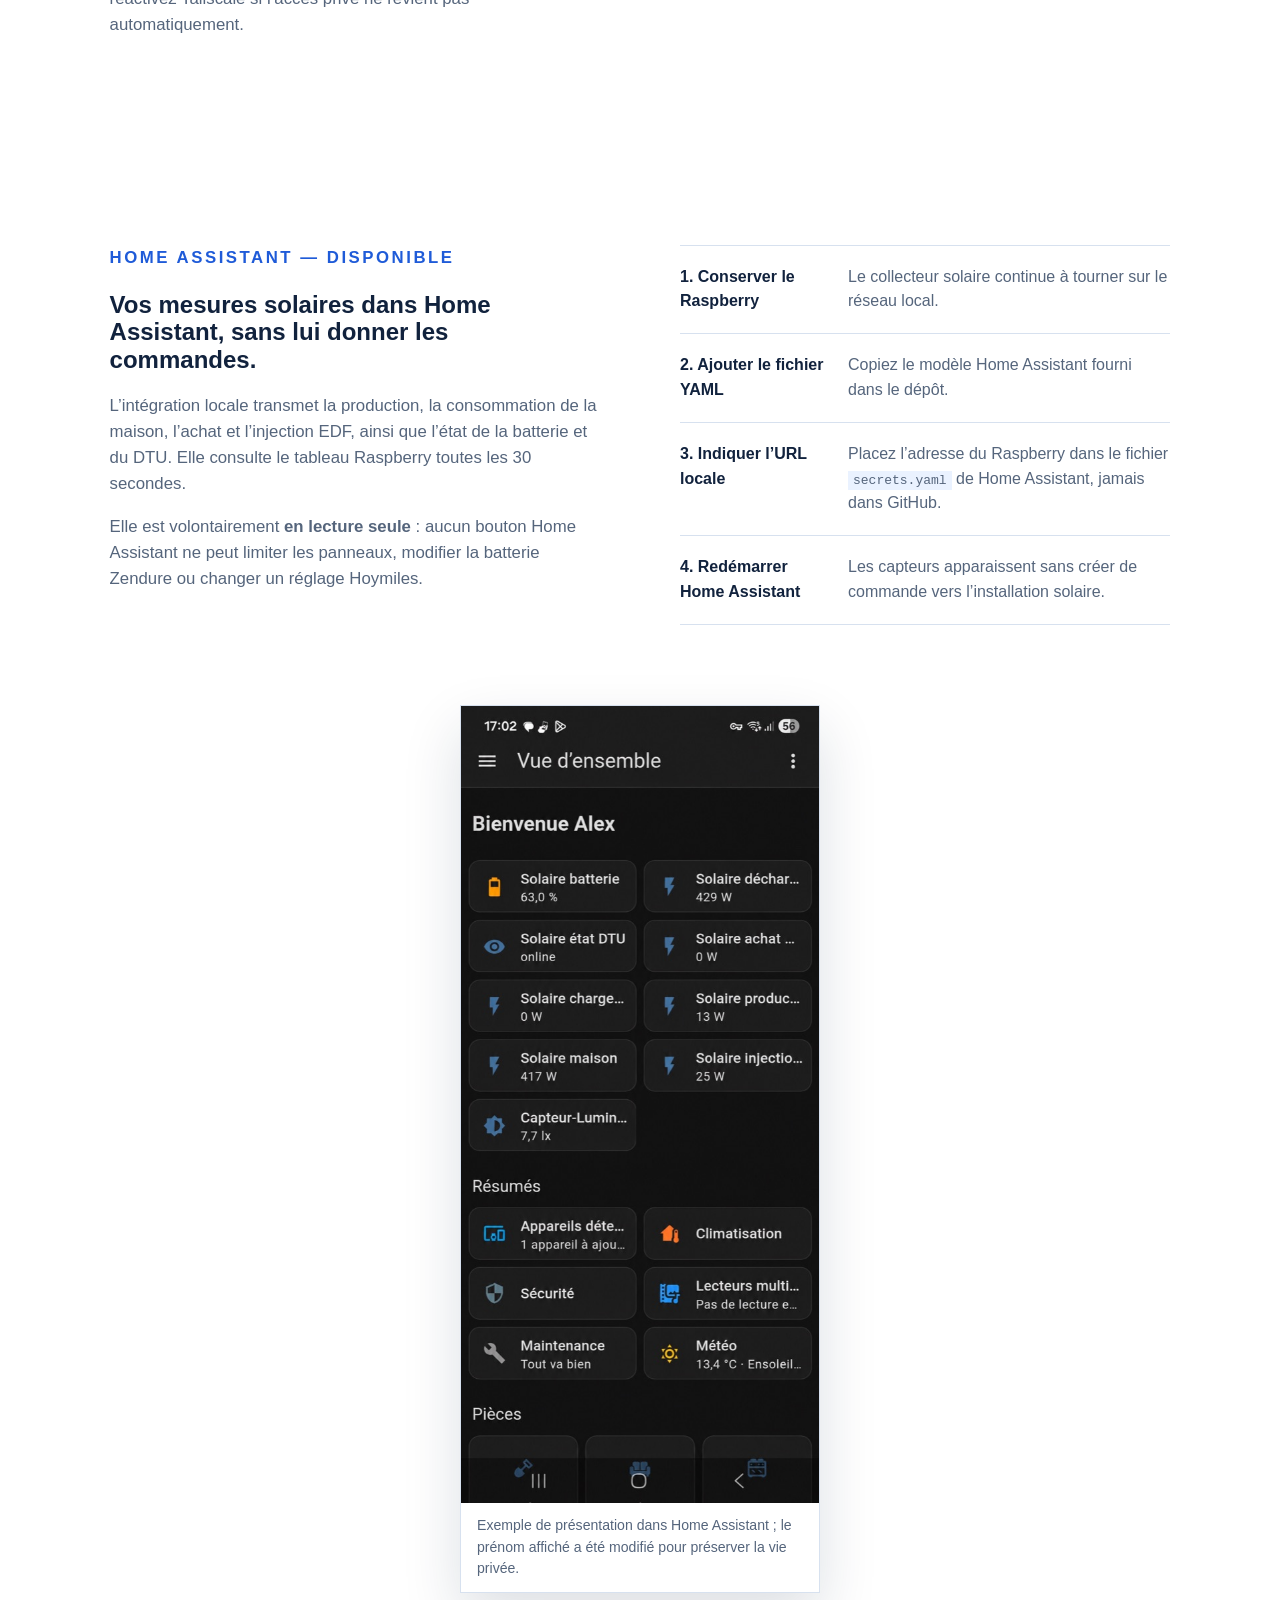
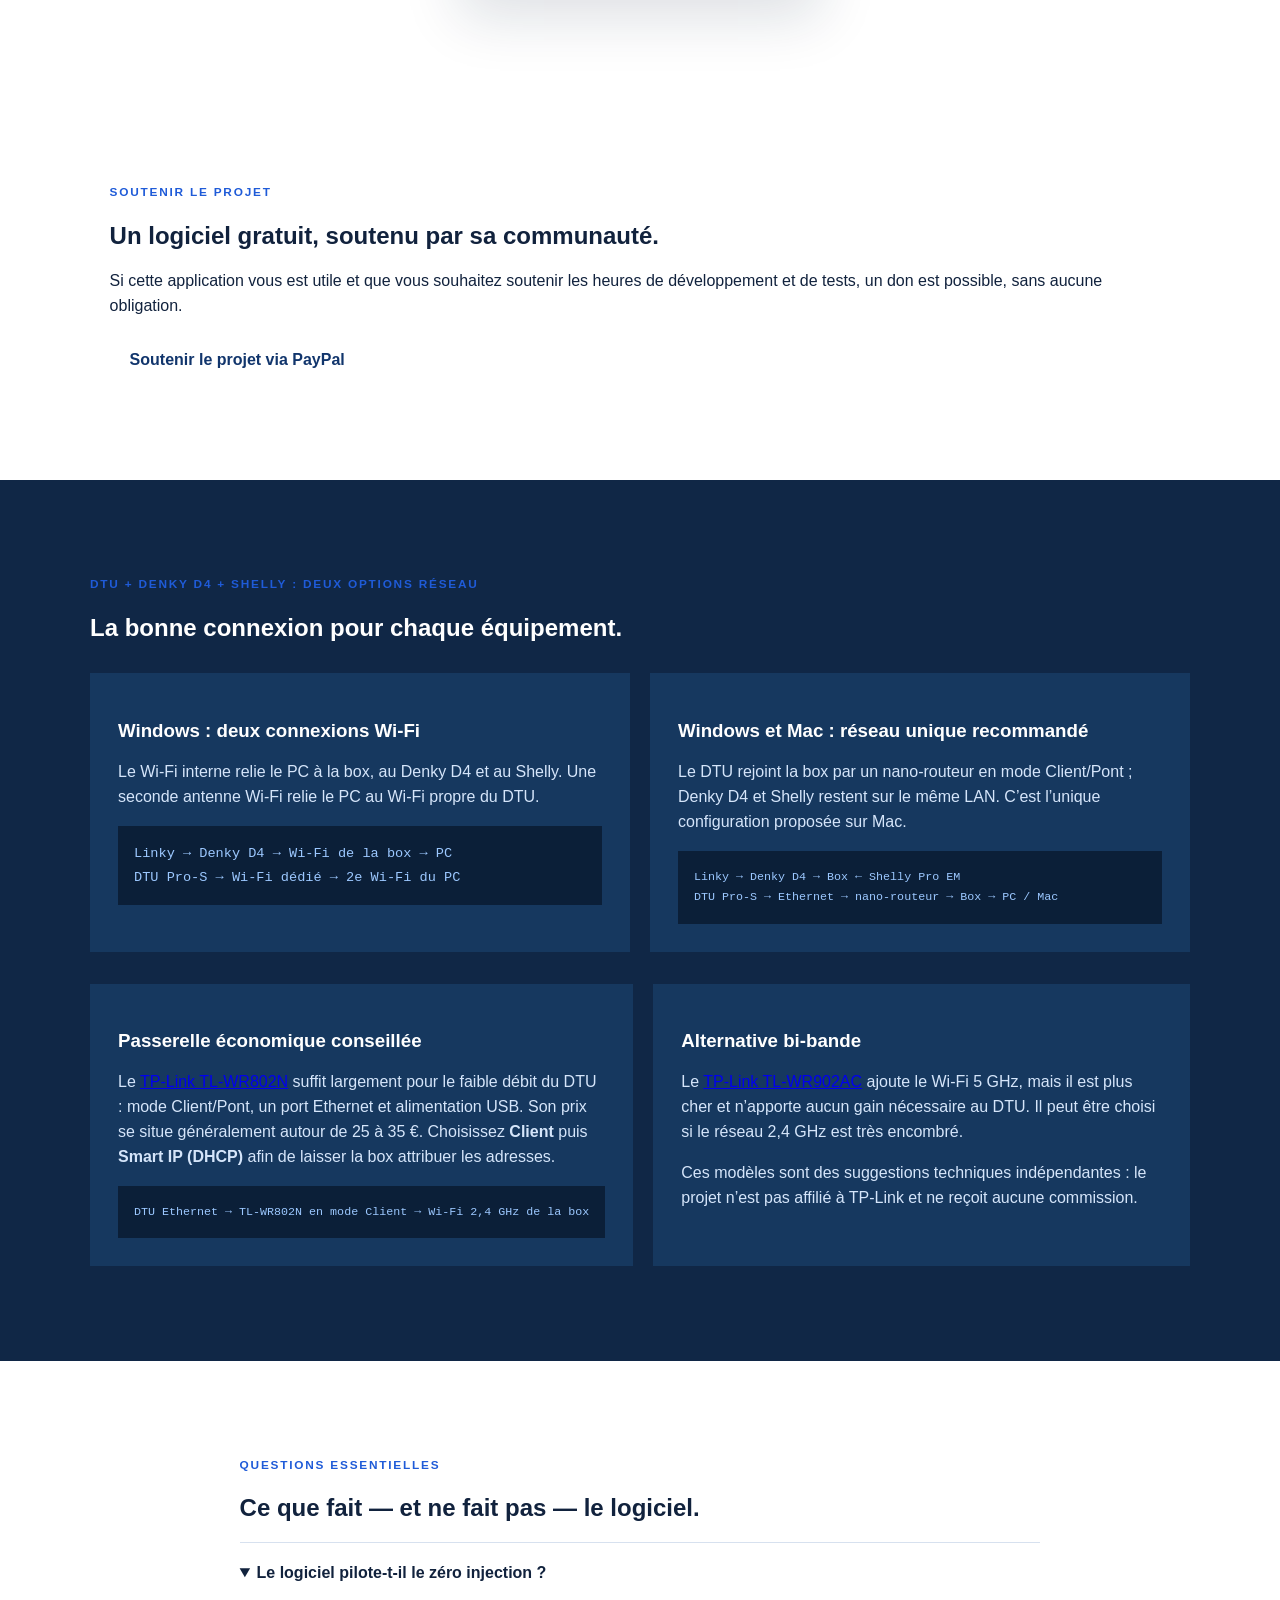
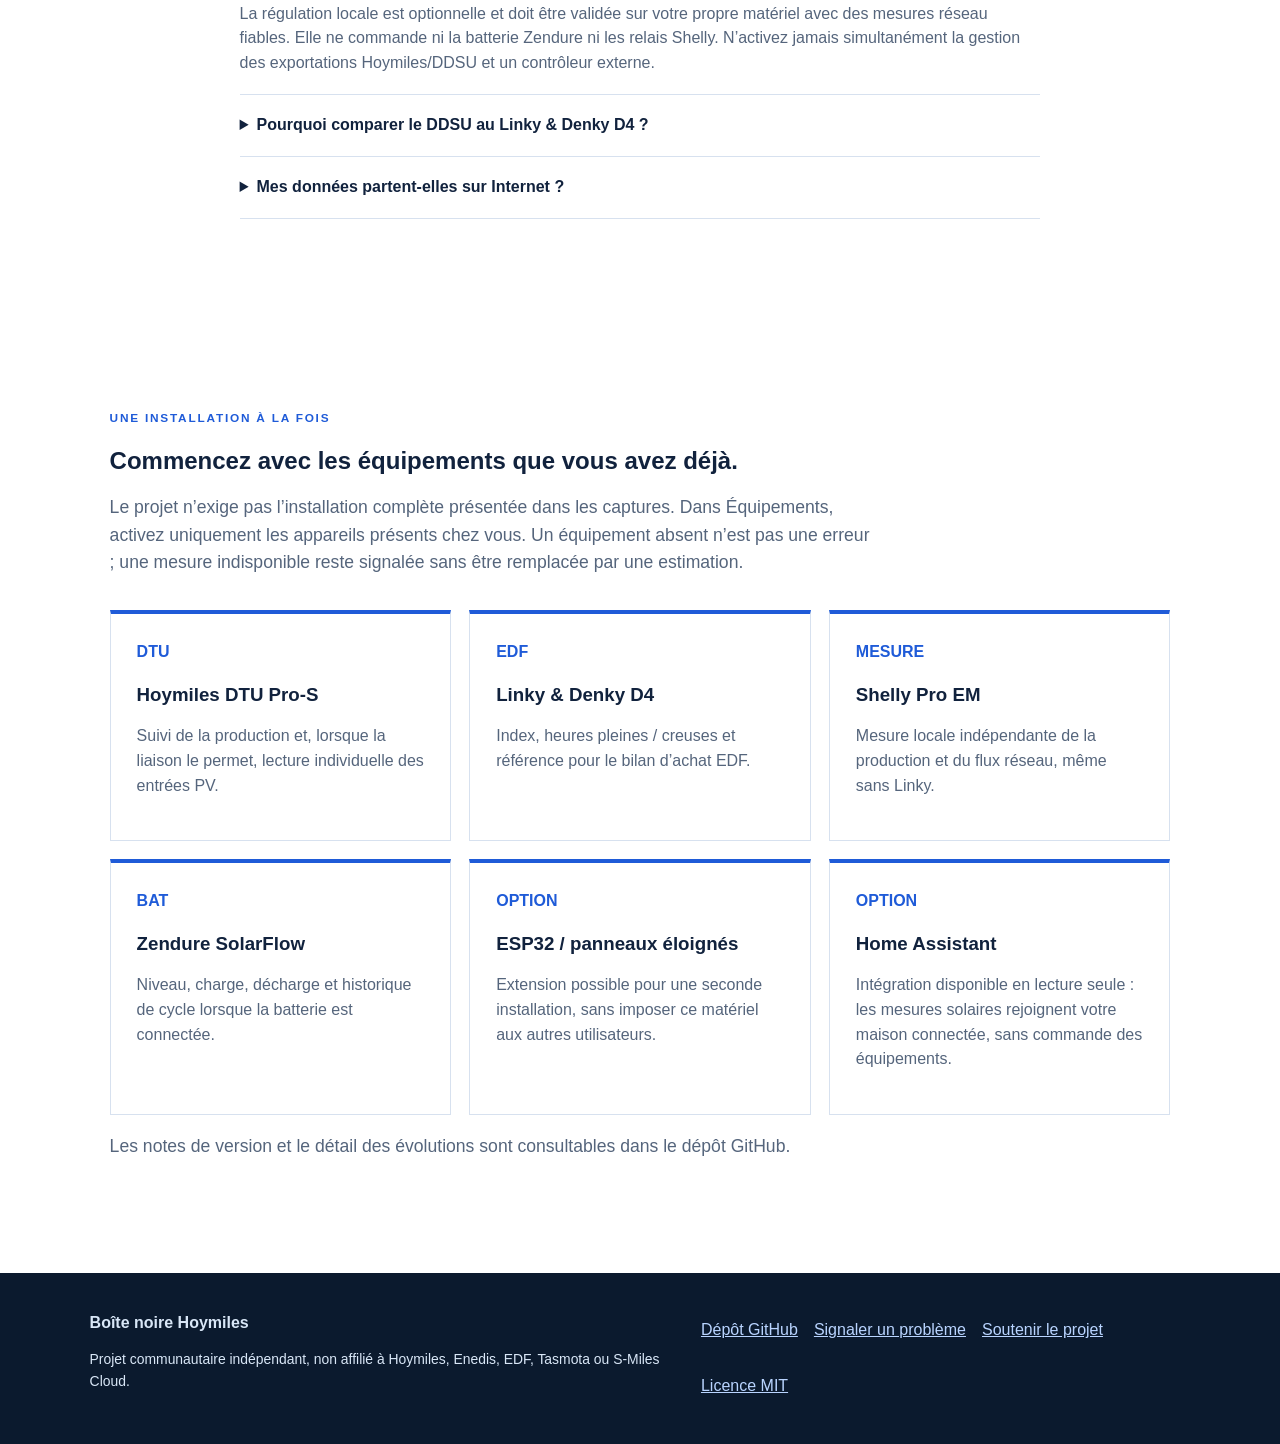
==== commit ba5fa8ca: "Actualise le paquet Windows de test et son téléchargement" ====
--- a/docs/index.html
+++ b/docs/index.html
@@ -42,7 +42,7 @@
       <div class="actions">
         <a class="button primary" href="https://github.com/rolliurs-jpg/Homlis-DTU-PRO-S/releases/latest/download/3-RASPBERRY-Hoymiles-7.0.66-INSTALLATEUR.tar.gz">Télécharger Raspberry Pi</a>
         <a class="button primary" href="https://github.com/rolliurs-jpg/Homlis-DTU-PRO-S/releases/latest/download/1-MAC-Hoymiles-7.0.62-INSTALLATEUR.tar.gz">Télécharger Mac</a>
-        <a class="button primary" href="https://github.com/rolliurs-jpg/Homlis-DTU-PRO-S/releases/latest/download/2-WINDOWS-Hoymiles-7.0.66-COMPLET.zip">Télécharger Windows</a>
+        <a class="button primary" href="2-WINDOWS-Hoymiles-7.0.71-COMPLET.zip">Télécharger Windows · version test</a>
         <a class="button secondary" href="mon-solaire-android-test.apk">Télécharger Android · version test</a>
         <a class="button secondary" href="mon-solaire-ios-projet.zip">Télécharger le projet iOS · Xcode</a>
         <a class="button demo-button" href="demo.html">▶ Démo solaire</a>
@@ -135,7 +135,7 @@
       <h2>Windows, Mac, Raspberry Pi, Android et iPhone.</h2>
       <p>Le Raspberry Pi est recommandé pour assurer la collecte et l’enregistrement permanent. Android et iPhone affichent la même interface depuis le navigateur, sur le Wi-Fi local ou à distance avec Tailscale. Windows et macOS restent possibles, mais un seul collecteur doit être actif à la fois.</p><p><strong>Important :</strong> si le Raspberry est en service, ne cochez pas les ESP32 ni la gestion solaire dans le logiciel classique Mac/Windows. Les ESP32 restent allumés pour le Raspberry ; le Mac ou le PC doit seulement ouvrir son tableau web.</p>
       <div class="cards">
-        <article class="card"><span>W</span><h3>Windows</h3><p>Application complète, installation locale, historique et démarrage automatique facultatif.</p></article>
+        <article class="card"><span>W</span><h3>Windows</h3><p>Version test 7.0.71 : installation locale, historique et démarrage automatique facultatif. Cette version doit encore être vérifiée sur un PC Windows.</p></article>
         <article class="card"><span>M</span><h3>macOS Apple Silicon</h3><p>Installateur autonome, sauvegarde des données avant mise à jour et fonctionnement sur le réseau local.</p></article>
         <article class="card"><span>π</span><h3>Raspberry Pi recommandé</h3><p>Collecteur permanent par service systemd, tableau web privé et accès Tailscale, sans ordinateur laissé allumé.</p></article>
         <article class="card"><span>A</span><h3>Android</h3><p>Utilisez l’<a href="mon-solaire-android-test.apk">application Android de test</a> avec votre installation. À distance, utilisez une connexion privée comme Tailscale.</p></article>
